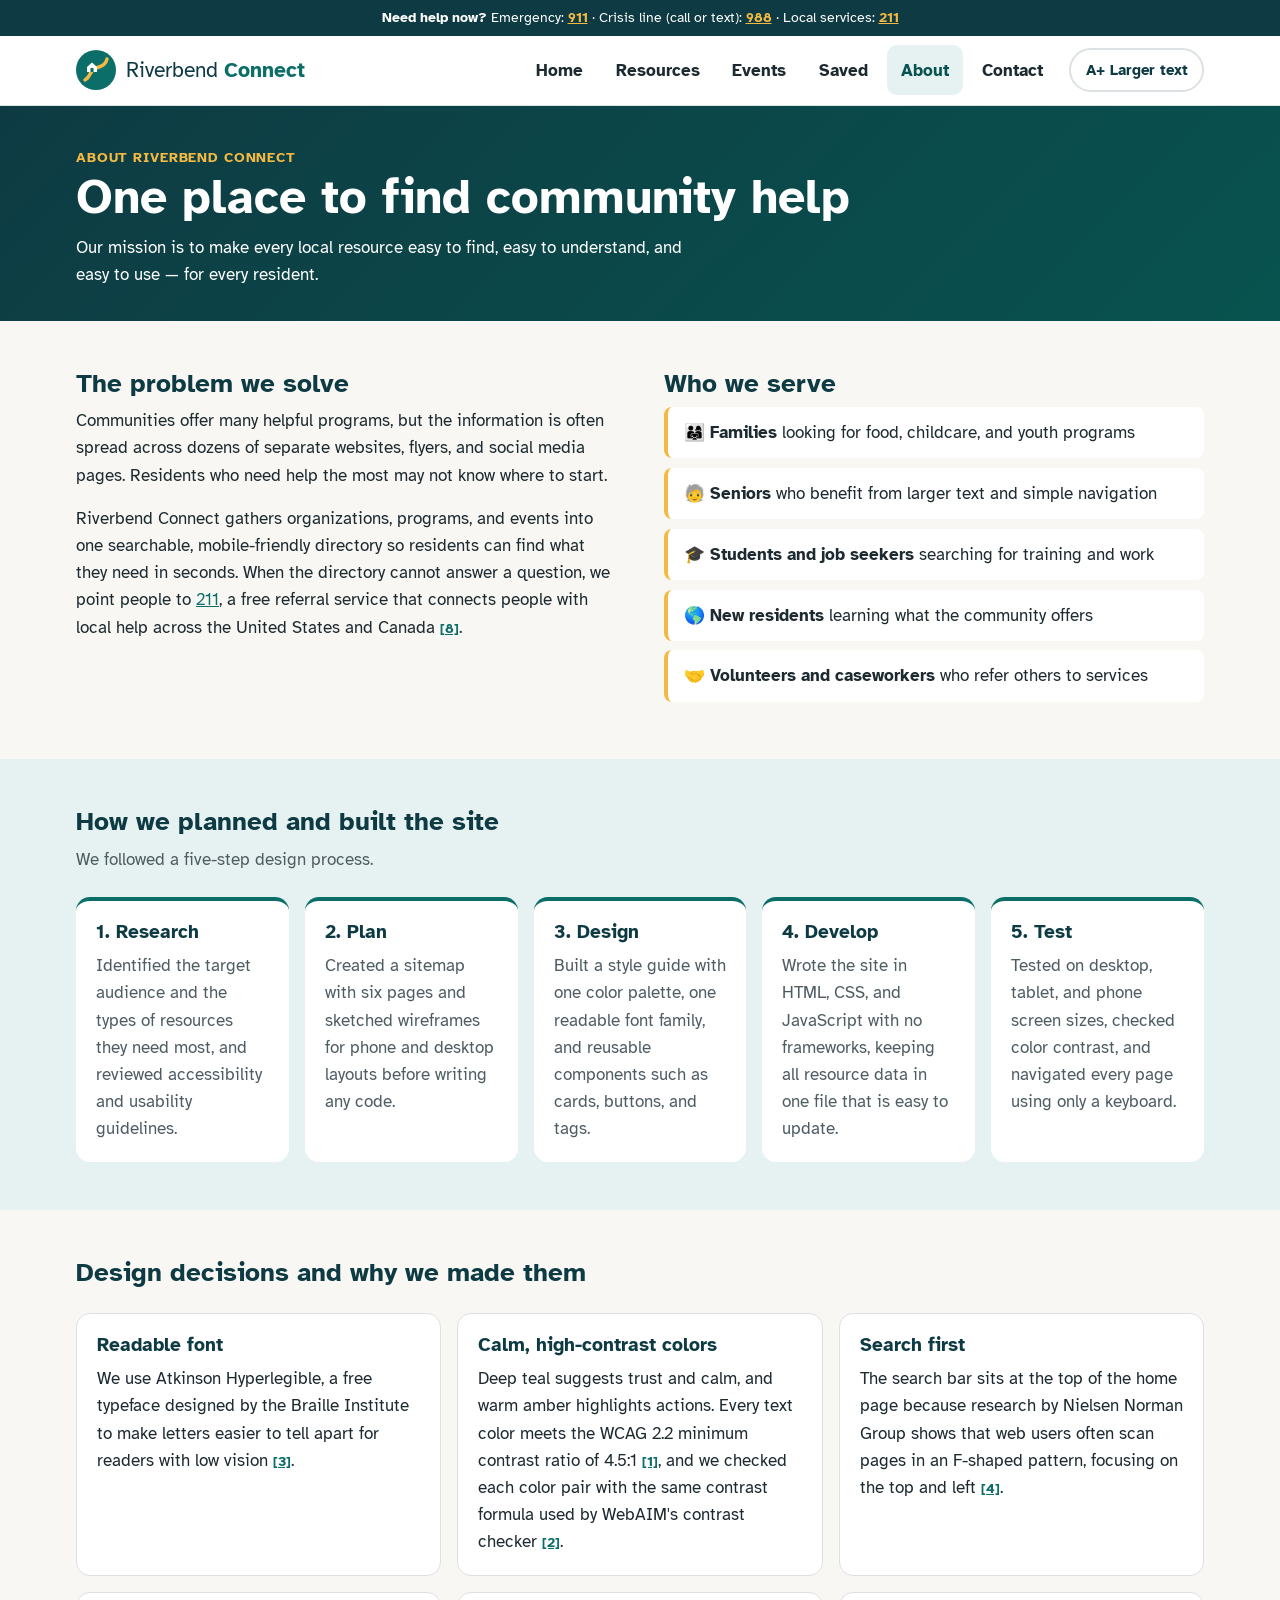
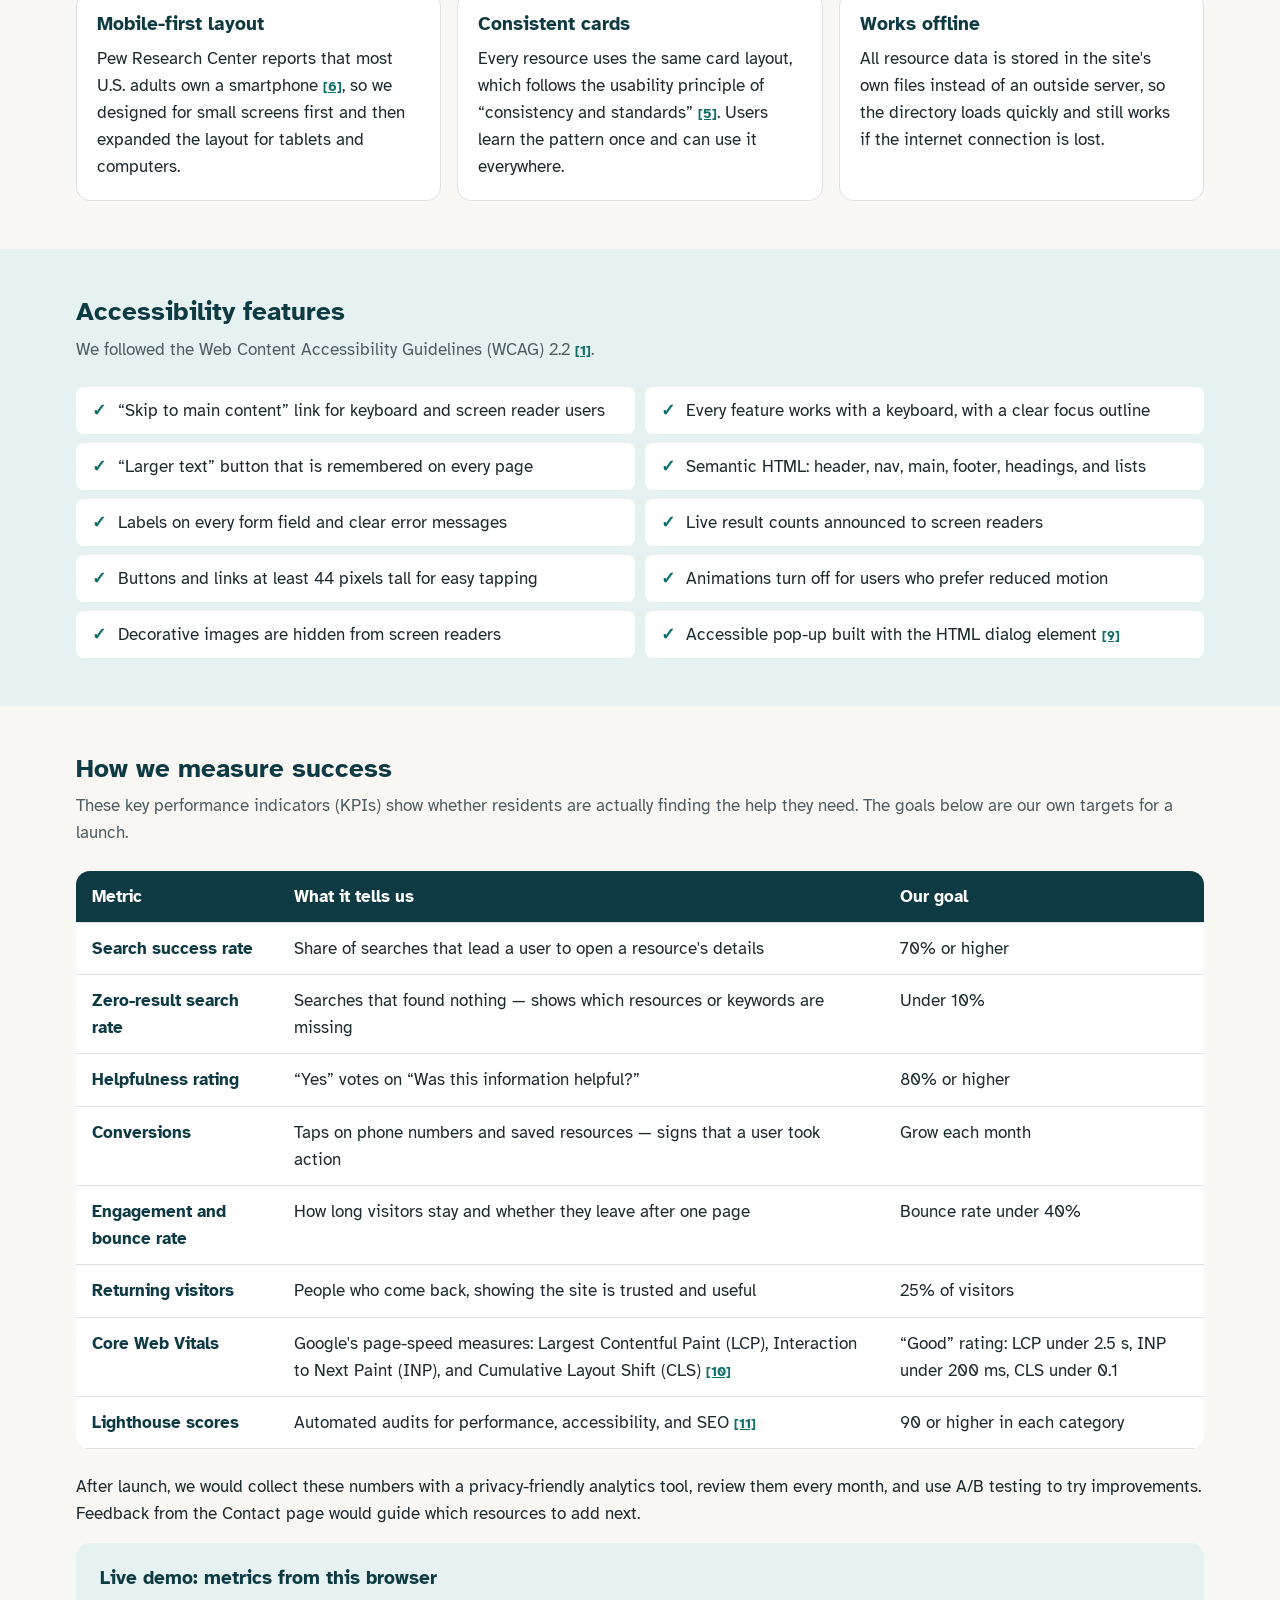
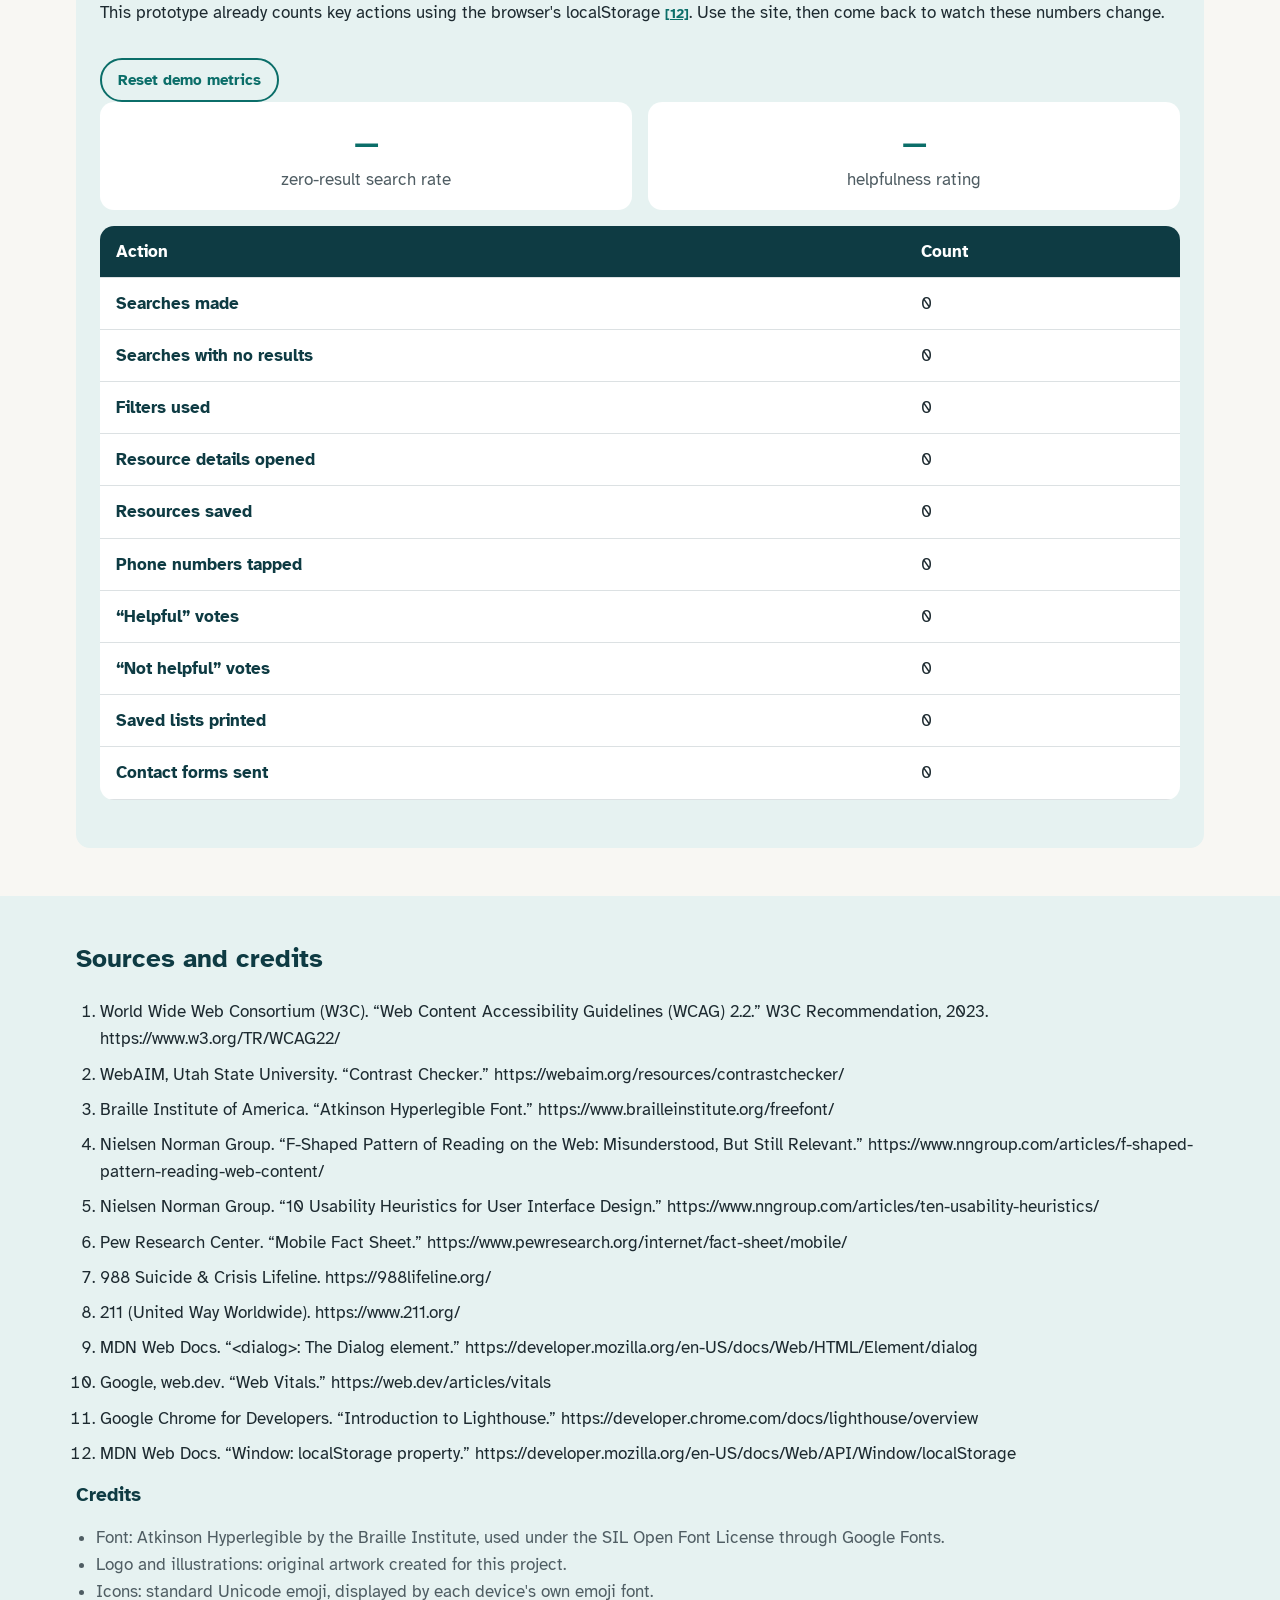
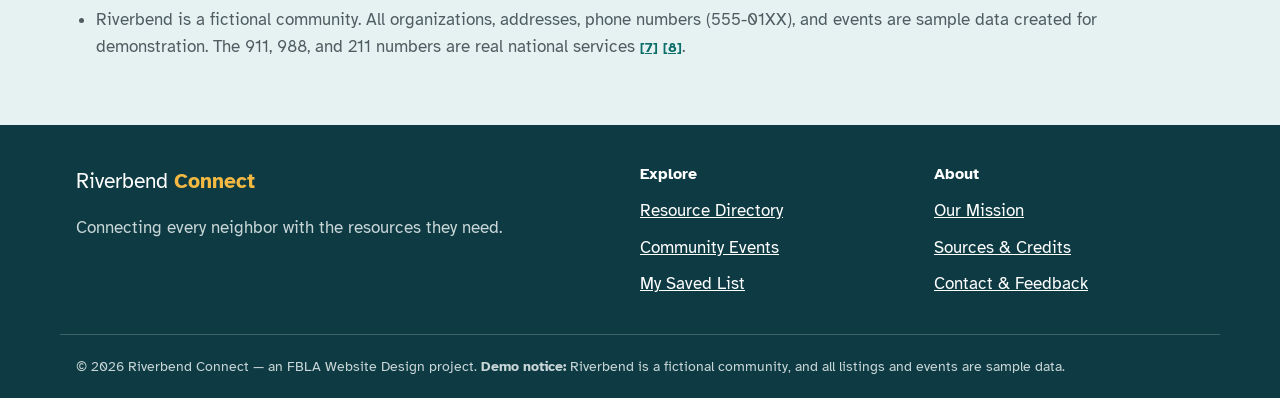
==== fbla-community-hub/about.html @ 93006e85 "push" ====
<!DOCTYPE html>
<html lang="en">
<head>
  <meta charset="UTF-8">
  <meta name="viewport" content="width=device-width, initial-scale=1.0">
  <meta name="description" content="Our mission, design process, accessibility features, success metrics, and sources.">
  <title>About | Riverbend Connect</title>
  <link rel="icon" href="images/logo.svg" type="image/svg+xml">
  <link rel="preconnect" href="https://fonts.googleapis.com">
  <link rel="preconnect" href="https://fonts.gstatic.com" crossorigin>
  <link href="https://fonts.googleapis.com/css2?family=Atkinson+Hyperlegible:wght@400;700&display=swap" rel="stylesheet">
  <link rel="stylesheet" href="css/styles.css">
</head>
<body>
  <a class="skip-link" href="#main">Skip to main content</a>

  <!-- ===== Help bar (same on every page) ===== -->
  <div class="help-bar">
    <p><strong>Need help now?</strong>
      Emergency: <a href="tel:911">911</a> ·
      Crisis line (call or text): <a href="tel:988">988</a> ·
      Local services: <a href="tel:211">211</a></p>
  </div>

  <!-- ===== Header and navigation (same on every page) ===== -->
  <header class="site-header">
    <div class="container header-inner">
      <a class="logo" href="index.html">
        <img src="images/logo.svg" alt="" width="40" height="40">
        <span>Riverbend <strong>Connect</strong></span>
      </a>
      <button id="menu-button" class="menu-button" aria-expanded="false" aria-controls="main-nav">
        <span aria-hidden="true">☰</span> Menu
      </button>
      <nav id="main-nav" class="main-nav" aria-label="Main">
        <ul>
          <li><a href="index.html">Home</a></li>
          <li><a href="resources.html">Resources</a></li>
          <li><a href="events.html">Events</a></li>
          <li><a href="saved.html">Saved <span id="saved-count" class="badge" hidden>0</span></a></li>
          <li><a href="about.html" aria-current="page">About</a></li>
          <li><a href="contact.html">Contact</a></li>
        </ul>
        <button id="text-size-button" class="text-size-button" aria-pressed="false">
          <span aria-hidden="true">A+</span> Larger text
        </button>
      </nav>
    </div>
  </header>

  <main id="main">
    <section class="page-header">
      <div class="container">
        <p class="eyebrow">About Riverbend Connect</p>
        <h1>One place to find community help</h1>
        <p>Our mission is to make every local resource easy to find, easy to understand, and easy to use — for every resident.</p>
      </div>
    </section>

    <!-- ===== Problem and audience ===== -->
    <section class="section">
      <div class="container two-column">
        <div>
          <h2>The problem we solve</h2>
          <p>Communities offer many helpful programs, but the information is often spread across dozens of separate websites, flyers, and social media pages. Residents who need help the most may not know where to start.</p>
          <p>Riverbend Connect gathers organizations, programs, and events into one searchable, mobile-friendly directory so residents can find what they need in seconds. When the directory cannot answer a question, we point people to <a href="tel:211">211</a>, a free referral service that connects people with local help across the United States and Canada <a href="#source-8" class="cite">[8]</a>.</p>
        </div>
        <div>
          <h2>Who we serve</h2>
          <ul class="audience-list">
            <li><span aria-hidden="true">👨‍👩‍👧</span> <strong>Families</strong> looking for food, childcare, and youth programs</li>
            <li><span aria-hidden="true">🧓</span> <strong>Seniors</strong> who benefit from larger text and simple navigation</li>
            <li><span aria-hidden="true">🎓</span> <strong>Students and job seekers</strong> searching for training and work</li>
            <li><span aria-hidden="true">🌎</span> <strong>New residents</strong> learning what the community offers</li>
            <li><span aria-hidden="true">🤝</span> <strong>Volunteers and caseworkers</strong> who refer others to services</li>
          </ul>
        </div>
      </div>
    </section>

    <!-- ===== Planning process ===== -->
    <section class="section section-tinted">
      <div class="container">
        <div class="section-heading">
          <h2>How we planned and built the site</h2>
          <p>We followed a five-step design process.</p>
        </div>
        <ol class="timeline">
          <li>
            <h3>1. Research</h3>
            <p>Identified the target audience and the types of resources they need most, and reviewed accessibility and usability guidelines.</p>
          </li>
          <li>
            <h3>2. Plan</h3>
            <p>Created a sitemap with six pages and sketched wireframes for phone and desktop layouts before writing any code.</p>
          </li>
          <li>
            <h3>3. Design</h3>
            <p>Built a style guide with one color palette, one readable font family, and reusable components such as cards, buttons, and tags.</p>
          </li>
          <li>
            <h3>4. Develop</h3>
            <p>Wrote the site in HTML, CSS, and JavaScript with no frameworks, keeping all resource data in one file that is easy to update.</p>
          </li>
          <li>
            <h3>5. Test</h3>
            <p>Tested on desktop, tablet, and phone screen sizes, checked color contrast, and navigated every page using only a keyboard.</p>
          </li>
        </ol>
      </div>
    </section>

    <!-- ===== Design decisions ===== -->
    <section class="section">
      <div class="container">
        <div class="section-heading">
          <h2>Design decisions and why we made them</h2>
        </div>
        <div class="decision-grid">
          <article class="decision">
            <h3>Readable font</h3>
            <p>We use Atkinson Hyperlegible, a free typeface designed by the Braille Institute to make letters easier to tell apart for readers with low vision <a href="#source-3" class="cite">[3]</a>.</p>
          </article>
          <article class="decision">
            <h3>Calm, high-contrast colors</h3>
            <p>Deep teal suggests trust and calm, and warm amber highlights actions. Every text color meets the WCAG 2.2 minimum contrast ratio of 4.5:1 <a href="#source-1" class="cite">[1]</a>, and we checked each color pair with the same contrast formula used by WebAIM's contrast checker <a href="#source-2" class="cite">[2]</a>.</p>
          </article>
          <article class="decision">
            <h3>Search first</h3>
            <p>The search bar sits at the top of the home page because research by Nielsen Norman Group shows that web users often scan pages in an F-shaped pattern, focusing on the top and left <a href="#source-4" class="cite">[4]</a>.</p>
          </article>
          <article class="decision">
            <h3>Mobile-first layout</h3>
            <p>Pew Research Center reports that most U.S. adults own a smartphone <a href="#source-6" class="cite">[6]</a>, so we designed for small screens first and then expanded the layout for tablets and computers.</p>
          </article>
          <article class="decision">
            <h3>Consistent cards</h3>
            <p>Every resource uses the same card layout, which follows the usability principle of “consistency and standards” <a href="#source-5" class="cite">[5]</a>. Users learn the pattern once and can use it everywhere.</p>
          </article>
          <article class="decision">
            <h3>Works offline</h3>
            <p>All resource data is stored in the site's own files instead of an outside server, so the directory loads quickly and still works if the internet connection is lost.</p>
          </article>
        </div>
      </div>
    </section>

    <!-- ===== Accessibility ===== -->
    <section class="section section-tinted">
      <div class="container">
        <div class="section-heading">
          <h2>Accessibility features</h2>
          <p>We followed the Web Content Accessibility Guidelines (WCAG) 2.2 <a href="#source-1" class="cite">[1]</a>.</p>
        </div>
        <ul class="check-list">
          <li>“Skip to main content” link for keyboard and screen reader users</li>
          <li>Every feature works with a keyboard, with a clear focus outline</li>
          <li>“Larger text” button that is remembered on every page</li>
          <li>Semantic HTML: header, nav, main, footer, headings, and lists</li>
          <li>Labels on every form field and clear error messages</li>
          <li>Live result counts announced to screen readers</li>
          <li>Buttons and links at least 44 pixels tall for easy tapping</li>
          <li>Animations turn off for users who prefer reduced motion</li>
          <li>Decorative images are hidden from screen readers</li>
          <li>Accessible pop-up built with the HTML dialog element <a href="#source-9" class="cite">[9]</a></li>
        </ul>
      </div>
    </section>

    <!-- ===== Metrics ===== -->
    <section class="section" id="metrics">
      <div class="container">
        <div class="section-heading">
          <h2>How we measure success</h2>
          <p>These key performance indicators (KPIs) show whether residents are actually finding the help they need. The goals below are our own targets for a launch.</p>
        </div>

        <div class="table-wrap">
          <table class="kpi-table">
            <caption class="visually-hidden">Success metrics and goals</caption>
            <thead>
              <tr><th scope="col">Metric</th><th scope="col">What it tells us</th><th scope="col">Our goal</th></tr>
            </thead>
            <tbody>
              <tr><th scope="row">Search success rate</th><td>Share of searches that lead a user to open a resource's details</td><td>70% or higher</td></tr>
              <tr><th scope="row">Zero-result search rate</th><td>Searches that found nothing — shows which resources or keywords are missing</td><td>Under 10%</td></tr>
              <tr><th scope="row">Helpfulness rating</th><td>“Yes” votes on “Was this information helpful?”</td><td>80% or higher</td></tr>
              <tr><th scope="row">Conversions</th><td>Taps on phone numbers and saved resources — signs that a user took action</td><td>Grow each month</td></tr>
              <tr><th scope="row">Engagement and bounce rate</th><td>How long visitors stay and whether they leave after one page</td><td>Bounce rate under 40%</td></tr>
              <tr><th scope="row">Returning visitors</th><td>People who come back, showing the site is trusted and useful</td><td>25% of visitors</td></tr>
              <tr><th scope="row">Core Web Vitals</th><td>Google's page-speed measures: Largest Contentful Paint (LCP), Interaction to Next Paint (INP), and Cumulative Layout Shift (CLS) <a href="#source-10" class="cite">[10]</a></td><td>“Good” rating: LCP under 2.5 s, INP under 200 ms, CLS under 0.1</td></tr>
              <tr><th scope="row">Lighthouse scores</th><td>Automated audits for performance, accessibility, and SEO <a href="#source-11" class="cite">[11]</a></td><td>90 or higher in each category</td></tr>
            </tbody>
          </table>
        </div>

        <p>After launch, we would collect these numbers with a privacy-friendly analytics tool, review them every month, and use A/B testing to try improvements. Feedback from the Contact page would guide which resources to add next.</p>

        <!-- Live demo of metrics tracked in this browser -->
        <div class="metrics-demo">
          <div class="metrics-demo-heading">
            <div>
              <h3>Live demo: metrics from this browser</h3>
              <p>This prototype already counts key actions using the browser's localStorage <a href="#source-12" class="cite">[12]</a>. Use the site, then come back to watch these numbers change.</p>
            </div>
            <button id="reset-metrics" class="button button-outline button-small" type="button">Reset demo metrics</button>
          </div>
          <div class="rate-boxes">
            <p class="rate-box"><span id="zero-rate" class="stat-number">—</span> zero-result search rate</p>
            <p class="rate-box"><span id="helpful-rate" class="stat-number">—</span> helpfulness rating</p>
          </div>
          <div class="table-wrap">
            <table class="kpi-table">
              <caption class="visually-hidden">Actions counted in this browser</caption>
              <thead><tr><th scope="col">Action</th><th scope="col">Count</th></tr></thead>
              <tbody id="metrics-body"></tbody>
            </table>
          </div>
        </div>
      </div>
    </section>

    <!-- ===== Sources ===== -->
    <section class="section section-tinted" id="sources">
      <div class="container">
        <div class="section-heading">
          <h2>Sources and credits</h2>
        </div>
        <ol class="sources">
          <li id="source-1">World Wide Web Consortium (W3C). “Web Content Accessibility Guidelines (WCAG) 2.2.” W3C Recommendation, 2023. https://www.w3.org/TR/WCAG22/</li>
          <li id="source-2">WebAIM, Utah State University. “Contrast Checker.” https://webaim.org/resources/contrastchecker/</li>
          <li id="source-3">Braille Institute of America. “Atkinson Hyperlegible Font.” https://www.brailleinstitute.org/freefont/</li>
          <li id="source-4">Nielsen Norman Group. “F-Shaped Pattern of Reading on the Web: Misunderstood, But Still Relevant.” https://www.nngroup.com/articles/f-shaped-pattern-reading-web-content/</li>
          <li id="source-5">Nielsen Norman Group. “10 Usability Heuristics for User Interface Design.” https://www.nngroup.com/articles/ten-usability-heuristics/</li>
          <li id="source-6">Pew Research Center. “Mobile Fact Sheet.” https://www.pewresearch.org/internet/fact-sheet/mobile/</li>
          <li id="source-7">988 Suicide &amp; Crisis Lifeline. https://988lifeline.org/</li>
          <li id="source-8">211 (United Way Worldwide). https://www.211.org/</li>
          <li id="source-9">MDN Web Docs. “&lt;dialog&gt;: The Dialog element.” https://developer.mozilla.org/en-US/docs/Web/HTML/Element/dialog</li>
          <li id="source-10">Google, web.dev. “Web Vitals.” https://web.dev/articles/vitals</li>
          <li id="source-11">Google Chrome for Developers. “Introduction to Lighthouse.” https://developer.chrome.com/docs/lighthouse/overview</li>
          <li id="source-12">MDN Web Docs. “Window: localStorage property.” https://developer.mozilla.org/en-US/docs/Web/API/Window/localStorage</li>
        </ol>
        <h3>Credits</h3>
        <ul class="credits">
          <li>Font: Atkinson Hyperlegible by the Braille Institute, used under the SIL Open Font License through Google Fonts.</li>
          <li>Logo and illustrations: original artwork created for this project.</li>
          <li>Icons: standard Unicode emoji, displayed by each device's own emoji font.</li>
          <li>Riverbend is a fictional community. All organizations, addresses, phone numbers (555-01XX), and events are sample data created for demonstration. The 911, 988, and 211 numbers are real national services <a href="#source-7" class="cite">[7]</a> <a href="#source-8" class="cite">[8]</a>.</li>
        </ul>
      </div>
    </section>
  </main>

  <!-- ===== Footer (same on every page) ===== -->
  <footer class="site-footer">
    <div class="container footer-grid">
      <div>
        <p class="footer-logo">Riverbend <strong>Connect</strong></p>
        <p>Connecting every neighbor with the resources they need.</p>
      </div>
      <nav aria-label="Footer">
        <h2>Explore</h2>
        <ul>
          <li><a href="resources.html">Resource Directory</a></li>
          <li><a href="events.html">Community Events</a></li>
          <li><a href="saved.html">My Saved List</a></li>
        </ul>
      </nav>
      <nav aria-label="About this site">
        <h2>About</h2>
        <ul>
          <li><a href="about.html">Our Mission</a></li>
          <li><a href="about.html#sources">Sources &amp; Credits</a></li>
          <li><a href="contact.html">Contact &amp; Feedback</a></li>
        </ul>
      </nav>
    </div>
    <div class="container footer-bottom">
      <p>© <span id="year"></span> Riverbend Connect — an FBLA Website Design project.
        <strong>Demo notice:</strong> Riverbend is a fictional community, and all listings and events are sample data.</p>
    </div>
  </footer>

  <script src="js/data.js"></script>
  <script src="js/main.js"></script>
  <script src="js/about.js"></script>
</body>
</html>
---- fbla-community-hub/css/styles.css ----
/* =========================================================
   styles.css — One stylesheet for every page.
   This file is "mobile-first": the basic styles are for phones,
   and the @media sections at the bottom add layouts for
   tablets (640px and wider) and computers (960px and wider).
   ========================================================= */


/* ---------- 1. Colors and settings (CSS variables) ---------- */
/* Change a color here and it updates on every page. */
:root {
  --primary: #0B6E69;        /* teal: buttons, links */
  --primary-dark: #08534F;   /* darker teal: hover */
  --primary-light: #E6F2F1;  /* pale teal: tinted sections */
  --accent: #F4B942;         /* amber: highlights */
  --dark: #0E3B43;           /* deep teal: footer, headings */
  --text: #1D2A30;           /* main text */
  --muted: #4F5D63;          /* secondary text */
  --background: #F8F7F3;     /* page background */
  --white: #FFFFFF;
  --border: #DCE1E3;
  --error: #B42318;
  --radius: 14px;
  --shadow: 0 2px 6px rgba(14, 59, 67, 0.08), 0 8px 24px rgba(14, 59, 67, 0.06);
  --font: "Atkinson Hyperlegible", "Segoe UI", Roboto, Helvetica, Arial, sans-serif;
}


/* ---------- 2. Basic page styles ---------- */
* {
  box-sizing: border-box;
}

html {
  font-size: 100%;           /* 16px by default */
  scroll-behavior: smooth;
}

/* The "Larger text" button adds this class. Every size in rem grows. */
html.large-text {
  font-size: 118.75%;        /* about 19px */
}

body {
  margin: 0;
  font-family: var(--font);
  font-size: 1.0625rem;
  line-height: 1.6;
  color: var(--text);
  background: var(--background);
}

h1, h2, h3 {
  line-height: 1.2;
  color: var(--dark);
  margin: 0 0 0.5rem;
}

h1 { font-size: 2.1rem; }
h2 { font-size: 1.6rem; }
h3 { font-size: 1.2rem; }

p {
  margin: 0 0 1rem;
}

a {
  color: var(--primary);
}

a:hover {
  color: var(--primary-dark);
}

img {
  max-width: 100%;
  height: auto;
}

/* Keeps content from stretching too wide on big screens */
.container {
  width: 100%;
  max-width: 1160px;
  margin: 0 auto;
  padding: 0 1rem;
}


/* ---------- 3. Accessibility helpers ---------- */

/* Clear outline when using the keyboard (Tab key) */
:focus-visible {
  outline: 3px solid var(--dark);
  outline-offset: 3px;
  border-radius: 4px;
}

/* Hidden on screen, but still read by screen readers */
.visually-hidden {
  position: absolute;
  width: 1px;
  height: 1px;
  overflow: hidden;
  clip: rect(0 0 0 0);
  white-space: nowrap;
}

/* "Skip to main content" link appears only when focused */
.skip-link {
  position: absolute;
  left: 1rem;
  top: -100px;
  z-index: 100;
  padding: 0.75rem 1rem;
  background: var(--dark);
  color: var(--white);
  font-weight: 700;
  border-radius: 8px;
}

.skip-link:focus {
  top: 1rem;
  color: var(--white);
}

/* Turn off animations for people who prefer less motion */
@media (prefers-reduced-motion: reduce) {
  * {
    transition: none !important;
    scroll-behavior: auto !important;
  }
}


/* ---------- 4. Buttons, tags, and badges ---------- */
.button {
  display: inline-flex;
  align-items: center;
  justify-content: center;
  gap: 0.4rem;
  min-height: 44px;          /* easy to tap on phones */
  padding: 0.65rem 1.3rem;
  font: inherit;
  font-weight: 700;
  color: var(--white);
  background: var(--primary);
  border: 2px solid var(--primary);
  border-radius: 999px;
  text-decoration: none;
  cursor: pointer;
  transition: background 0.2s, transform 0.2s;
}

.button:hover {
  color: var(--white);
  background: var(--primary-dark);
  border-color: var(--primary-dark);
  transform: translateY(-1px);
}

.button-outline {
  color: var(--primary);
  background: transparent;
}

.button-outline:hover {
  color: var(--white);
}

.button-accent {
  color: var(--dark);
  background: var(--accent);
  border-color: var(--accent);
}

.button-accent:hover {
  color: var(--dark);
  background: #FFD27A;
  border-color: #FFD27A;
}

.button-small {
  padding: 0.45rem 1rem;
  font-size: 0.95rem;
}

.tag {
  display: inline-block;
  padding: 0.15rem 0.7rem;
  font-size: 0.85rem;
  font-weight: 700;
  color: var(--primary-dark);
  background: var(--primary-light);
  border-radius: 999px;
}

.badge {
  display: inline-block;
  min-width: 1.4rem;
  padding: 0 0.4rem;
  font-size: 0.8rem;
  text-align: center;
  color: var(--dark);
  background: var(--accent);
  border-radius: 999px;
}

/* The [hidden] attribute should always win over display rules */
[hidden] {
  display: none !important;
}


/* ---------- 5. Help bar, header, and navigation ---------- */
.help-bar {
  padding: 0.4rem 1rem;
  font-size: 0.9rem;
  text-align: center;
  color: var(--white);
  background: var(--dark);
}

.help-bar p {
  margin: 0;
}

.help-bar a {
  color: var(--accent);
  font-weight: 700;
}

.help-bar :focus-visible {
  outline-color: var(--accent);
}

.site-header {
  position: sticky;          /* header stays visible while scrolling */
  top: 0;
  z-index: 50;
  background: var(--white);
  border-bottom: 1px solid var(--border);
}

.header-inner {
  display: flex;
  flex-wrap: wrap;
  align-items: center;
  justify-content: space-between;
  padding-top: 0.6rem;
  padding-bottom: 0.6rem;
}

.logo {
  display: flex;
  align-items: center;
  gap: 0.6rem;
  font-size: 1.3rem;
  color: var(--dark);
  text-decoration: none;
}

.logo strong {
  color: var(--primary);
}

.menu-button {
  min-height: 44px;
  padding: 0.4rem 1rem;
  font: inherit;
  font-weight: 700;
  color: var(--dark);
  background: var(--primary-light);
  border: none;
  border-radius: 999px;
  cursor: pointer;
}

/* On phones, the menu is hidden until the Menu button is pressed */
.main-nav {
  display: none;
  width: 100%;
  padding: 0.75rem 0;
}

.main-nav.open {
  display: block;
}

.main-nav ul {
  list-style: none;
  margin: 0;
  padding: 0;
}

.main-nav a {
  display: block;
  padding: 0.7rem 0.9rem;
  font-weight: 700;
  color: var(--text);
  text-decoration: none;
  border-radius: 10px;
}

.main-nav a:hover {
  color: var(--primary-dark);
  background: var(--primary-light);
}

/* Highlights the page you are currently on */
.main-nav a[aria-current="page"] {
  color: var(--primary-dark);
  background: var(--primary-light);
}

.text-size-button {
  min-height: 44px;
  margin-top: 0.5rem;
  padding: 0.4rem 0.9rem;
  font: inherit;
  font-size: 0.95rem;
  font-weight: 700;
  color: var(--dark);
  background: var(--white);
  border: 2px solid var(--border);
  border-radius: 999px;
  cursor: pointer;
}

.text-size-button[aria-pressed="true"] {
  background: var(--accent);
  border-color: var(--accent);
}


/* ---------- 6. Home page hero ---------- */
.hero {
  padding: 2.5rem 0 2rem;
  background: linear-gradient(180deg, var(--white) 0%, var(--background) 100%);
}

.hero-inner {
  display: grid;
  gap: 2rem;
  align-items: center;
}

.eyebrow {
  margin-bottom: 0.5rem;
  font-size: 0.9rem;
  font-weight: 700;
  letter-spacing: 0.06em;
  text-transform: uppercase;
  color: var(--primary);
}

.hero-lead {
  font-size: 1.15rem;
  color: var(--muted);
}

.hero-search {
  display: flex;
  gap: 0.5rem;
  margin: 1.5rem 0 1rem;
  padding: 0.4rem;
  background: var(--white);
  border: 2px solid var(--border);
  border-radius: 999px;
  box-shadow: var(--shadow);
}

.hero-search input {
  flex: 1;
  min-width: 0;
  padding: 0.5rem 1rem;
  font: inherit;
  border: none;
  background: transparent;
}

.popular a {
  display: inline-block;
  margin: 0.25rem 0.25rem 0 0;
  padding: 0.3rem 0.8rem;
  font-weight: 700;
  text-decoration: none;
  background: var(--white);
  border: 1px solid var(--border);
  border-radius: 999px;
}

.popular a:hover {
  background: var(--primary-light);
}

.hero-image {
  display: none;             /* hidden on small phones to save space */
}

.stats {
  display: grid;
  grid-template-columns: repeat(3, 1fr);
  gap: 0.75rem;
  margin: 2rem 0 0;
  padding: 0;
  list-style: none;
  text-align: center;
}

.stats li {
  padding: 1rem 0.5rem;
  color: var(--muted);
  font-size: 0.9rem;
  background: var(--white);
  border-radius: var(--radius);
  box-shadow: var(--shadow);
}

.stat-number {
  display: block;
  font-size: 1.9rem;
  font-weight: 700;
  color: var(--primary);
}


/* ---------- 7. Page sections ---------- */
.section {
  padding: 3rem 0;
}

.section-tinted {
  background: var(--primary-light);
}

.section-heading {
  margin-bottom: 1.5rem;
}

.section-heading p {
  color: var(--muted);
}

.section-heading-row {
  display: flex;
  flex-wrap: wrap;
  gap: 1rem;
  align-items: flex-end;
  justify-content: space-between;
}

/* Top banner on inner pages */
.page-header {
  padding: 2.5rem 0 2rem;
  color: var(--white);
  background: linear-gradient(135deg, var(--dark) 0%, var(--primary-dark) 100%);
}

.page-header h1 {
  color: var(--white);
}

.page-header p {
  max-width: 640px;
  margin-bottom: 0;
}

.page-header .eyebrow {
  color: var(--accent);
}

.note {
  margin-top: 1.5rem;
  font-size: 0.95rem;
  color: var(--muted);
}

.two-column {
  display: grid;
  gap: 2rem;
}


/* ---------- 8. Category tiles (home page) ---------- */
.category-grid {
  display: grid;
  grid-template-columns: repeat(2, 1fr);
  gap: 0.75rem;
  margin: 0;
  padding: 0;
  list-style: none;
}

.category-tile {
  display: flex;
  flex-direction: column;
  height: 100%;
  padding: 1rem;
  color: var(--text);
  text-decoration: none;
  background: var(--white);
  border: 1px solid var(--border);
  border-radius: var(--radius);
  transition: transform 0.2s, box-shadow 0.2s, border-color 0.2s;
}

.category-tile:hover {
  color: var(--text);
  border-color: var(--primary);
  box-shadow: var(--shadow);
  transform: translateY(-3px);
}

.tile-icon {
  font-size: 1.8rem;
}

.tile-name {
  font-weight: 700;
  color: var(--dark);
}

.tile-count {
  font-size: 0.9rem;
  color: var(--muted);
}


/* ---------- 9. "How it works" steps ---------- */
.steps {
  display: grid;
  gap: 1rem;
  margin: 0;
  padding: 0;
  list-style: none;
}

.steps li {
  padding: 1.5rem;
  background: var(--white);
  border-radius: var(--radius);
}

.step-number {
  display: inline-flex;
  align-items: center;
  justify-content: center;
  width: 2.5rem;
  height: 2.5rem;
  margin-bottom: 0.75rem;
  font-weight: 700;
  color: var(--dark);
  background: var(--accent);
  border-radius: 50%;
}

.steps p {
  margin: 0;
  color: var(--muted);
}


/* ---------- 10. Resource cards ---------- */
.card-grid {
  display: grid;
  gap: 1rem;
}

.resource-card {
  display: flex;
  flex-direction: column;
  padding: 1.4rem;
  background: var(--white);
  border: 1px solid var(--border);
  border-radius: var(--radius);
  transition: box-shadow 0.2s, transform 0.2s;
}

.resource-card:hover {
  box-shadow: var(--shadow);
  transform: translateY(-2px);
}

.card-top {
  display: flex;
  align-items: center;
  gap: 0.5rem;
  margin-bottom: 0.75rem;
}

.card-icon {
  display: inline-flex;
  align-items: center;
  justify-content: center;
  width: 2.4rem;
  height: 2.4rem;
  font-size: 1.3rem;
  background: var(--primary-light);
  border-radius: 50%;
}

.cost {
  margin-left: auto;         /* pushes the cost label to the right */
  font-size: 0.85rem;
  font-weight: 700;
  color: var(--muted);
}

.cost-free {
  color: var(--primary-dark);
}

.resource-card p {
  color: var(--muted);
}

.card-hours {
  font-size: 0.95rem;
}

.card-buttons {
  display: flex;
  gap: 0.5rem;
  margin-top: auto;          /* keeps buttons at the bottom of the card */
}

.save-button {
  min-height: 44px;
  padding: 0.4rem 1rem;
  font: inherit;
  font-size: 0.95rem;
  font-weight: 700;
  color: var(--primary-dark);
  background: var(--white);
  border: 2px solid var(--border);
  border-radius: 999px;
  cursor: pointer;
  transition: border-color 0.2s, background 0.2s;
}

.save-button:hover {
  border-color: var(--primary);
}

.save-button[aria-pressed="true"] {
  color: var(--dark);
  background: #FDEBC4;
  border-color: var(--accent);
}


/* ---------- 11. Event cards ---------- */
.event-list {
  display: grid;
  gap: 1rem;
}

.event-card {
  display: flex;
  gap: 1rem;
  padding: 1.25rem;
  background: var(--white);
  border: 1px solid var(--border);
  border-radius: var(--radius);
}

.event-date {
  flex-shrink: 0;
  width: 4.2rem;
  height: 4.5rem;
  padding-top: 0.4rem;
  text-align: center;
  color: var(--white);
  background: var(--primary);
  border-radius: 12px;
}

.event-month {
  display: block;
  font-size: 0.85rem;
  font-weight: 700;
  text-transform: uppercase;
}

.event-day {
  display: block;
  font-size: 1.7rem;
  font-weight: 700;
  line-height: 1.1;
}

.event-info h3 {
  margin-top: 0.4rem;
}

.event-meta {
  margin-bottom: 0.3rem;
  font-size: 0.95rem;
  color: var(--muted);
}

.event-info p:last-child {
  margin: 0.5rem 0 0;
}


/* ---------- 12. Search and filter controls ---------- */
.filter-panel {
  display: grid;
  gap: 1rem;
  align-items: end;
  margin-bottom: 1.25rem;
  padding: 1.25rem;
  background: var(--white);
  border: 1px solid var(--border);
  border-radius: var(--radius);
}

.field label {
  display: block;
  margin-bottom: 0.3rem;
  font-weight: 700;
}

input[type="text"],
input[type="email"],
input[type="search"],
select,
textarea {
  width: 100%;
  min-height: 44px;
  padding: 0.55rem 0.8rem;
  font: inherit;
  color: var(--text);
  background: var(--white);
  border: 2px solid #7A878D;
  border-radius: 10px;
}

.hero-search input {
  border: none;
}

input:focus-visible,
select:focus-visible,
textarea:focus-visible {
  border-color: var(--primary);
}

.field-checkbox {
  display: flex;
  align-items: center;
  gap: 0.5rem;
  min-height: 44px;
}

.field-checkbox input {
  width: 1.3rem;
  height: 1.3rem;
  accent-color: var(--primary);
}

.field-checkbox label {
  margin: 0;
}

/* Category filter buttons ("chips") */
.chips {
  display: flex;
  flex-wrap: wrap;
  gap: 0.5rem;
  margin-bottom: 1.25rem;
}

.chip {
  min-height: 44px;
  padding: 0.4rem 1rem;
  font: inherit;
  font-size: 0.95rem;
  font-weight: 700;
  color: var(--text);
  background: var(--white);
  border: 2px solid var(--border);
  border-radius: 999px;
  cursor: pointer;
  transition: border-color 0.2s, background 0.2s;
}

.chip:hover {
  border-color: var(--primary);
}

.chip[aria-pressed="true"] {
  color: var(--white);
  background: var(--primary);
  border-color: var(--primary);
}

.results-count {
  font-weight: 700;
  color: var(--muted);
}

/* Message shown when nothing matches */
.empty-state {
  max-width: 560px;
  margin: 1rem auto;
  padding: 2rem;
  text-align: center;
  background: var(--white);
  border: 2px dashed var(--border);
  border-radius: var(--radius);
}

.empty-icon {
  font-size: 2.5rem;
  margin: 0;
}

.saved-tools {
  display: flex;
  flex-wrap: wrap;
  gap: 0.75rem;
  margin-bottom: 1.5rem;
}


/* ---------- 13. Details pop-up (dialog) ---------- */
dialog {
  width: min(600px, calc(100% - 2rem));
  max-height: calc(100% - 2rem);
  padding: 0;
  border: none;
  border-radius: var(--radius);
  box-shadow: 0 20px 60px rgba(0, 0, 0, 0.3);
}

dialog::backdrop {
  background: rgba(14, 59, 67, 0.6);
}

.dialog-inner {
  position: relative;
  padding: 2rem 1.5rem 1.5rem;
}

.dialog-inner h2 {
  margin-top: 0.75rem;
  padding-right: 2.5rem;
}

.close-button {
  position: absolute;
  top: 0.75rem;
  right: 0.75rem;
  width: 44px;
  height: 44px;
  font-size: 1.2rem;
  color: var(--dark);
  background: var(--primary-light);
  border: none;
  border-radius: 50%;
  cursor: pointer;
}

.close-button:hover {
  background: var(--border);
}

.details-list {
  display: grid;
  grid-template-columns: max-content 1fr;
  gap: 0.5rem 1rem;
  margin: 1rem 0;
}

.details-list dt {
  font-weight: 700;
  color: var(--dark);
}

.details-list dd {
  margin: 0;
}

.helpful-box {
  padding: 1rem;
  background: var(--background);
  border-radius: 10px;
}

.helpful-box p {
  margin: 0;
}

.helpful-box p:first-child {
  margin-bottom: 0.5rem;
  font-weight: 700;
}


/* ---------- 14. About page ---------- */
.audience-list {
  margin: 0;
  padding: 0;
  list-style: none;
}

.audience-list li {
  margin-bottom: 0.6rem;
  padding: 0.75rem 1rem;
  background: var(--white);
  border-left: 4px solid var(--accent);
  border-radius: 8px;
}

.timeline {
  display: grid;
  gap: 1rem;
  margin: 0;
  padding: 0;
  list-style: none;
}

.timeline li {
  padding: 1.25rem;
  background: var(--white);
  border-top: 4px solid var(--primary);
  border-radius: var(--radius);
}

.timeline p {
  margin: 0;
  color: var(--muted);
}

.decision-grid {
  display: grid;
  gap: 1rem;
}

.decision {
  padding: 1.25rem;
  background: var(--white);
  border: 1px solid var(--border);
  border-radius: var(--radius);
}

.decision p {
  margin: 0;
}

.cite {
  font-size: 0.85rem;
  font-weight: 700;
}

.check-list {
  display: grid;
  gap: 0.6rem;
  margin: 0;
  padding: 0;
  list-style: none;
}

.check-list li {
  padding: 0.6rem 1rem 0.6rem 2.6rem;
  position: relative;
  background: var(--white);
  border-radius: 8px;
}

.check-list li::before {
  content: "✓";
  position: absolute;
  left: 1rem;
  font-weight: 700;
  color: var(--primary);
}

/* Tables scroll sideways on small phones instead of breaking the page */
.table-wrap {
  overflow-x: auto;
  margin-bottom: 1.5rem;
}

.kpi-table {
  width: 100%;
  border-collapse: collapse;
  background: var(--white);
  border-radius: var(--radius);
  overflow: hidden;
}

.kpi-table th,
.kpi-table td {
  padding: 0.75rem 1rem;
  text-align: left;
  vertical-align: top;
  border-bottom: 1px solid var(--border);
}

.kpi-table thead th {
  color: var(--white);
  background: var(--dark);
}

.kpi-table tbody th {
  color: var(--dark);
}

.metrics-demo {
  padding: 1.5rem;
  background: var(--primary-light);
  border-radius: var(--radius);
}

.metrics-demo-heading {
  display: flex;
  flex-wrap: wrap;
  gap: 1rem;
  justify-content: space-between;
  align-items: flex-start;
}

.rate-boxes {
  display: grid;
  grid-template-columns: 1fr 1fr;
  gap: 1rem;
  margin-bottom: 1rem;
}

.rate-box {
  margin: 0;
  padding: 1rem;
  text-align: center;
  color: var(--muted);
  background: var(--white);
  border-radius: var(--radius);
}

.sources {
  padding-left: 1.5rem;
  overflow-wrap: anywhere;   /* long web addresses wrap on phones */
}

.sources li {
  margin-bottom: 0.5rem;
}

/* Briefly highlight a source after its citation link is clicked */
.sources li:target {
  background: #FDEBC4;
  border-radius: 6px;
}

.credits {
  padding-left: 1.25rem;
  color: var(--muted);
}


/* ---------- 15. Contact page ---------- */
.contact-layout {
  display: grid;
  gap: 1.5rem;
  align-items: start;
}

.form-card,
.info-card {
  padding: 1.5rem;
  background: var(--white);
  border: 1px solid var(--border);
  border-radius: var(--radius);
}

.form-note {
  color: var(--muted);
}

.field {
  margin-bottom: 0.25rem;
}

.error {
  min-height: 1.5rem;
  margin: 0.25rem 0 0.5rem;
  font-size: 0.95rem;
  font-weight: 700;
  color: var(--error);
}

[aria-invalid="true"] {
  border-color: var(--error);
}

.success-box {
  text-align: center;
}

.urgent {
  margin-top: 1rem;
  padding: 1rem;
  background: #FDEBC4;
  border-radius: 10px;
}

.urgent p {
  margin: 0;
}


/* ---------- 16. Call-to-action banner and footer ---------- */
.cta {
  display: flex;
  flex-wrap: wrap;
  gap: 1.25rem;
  align-items: center;
  justify-content: space-between;
  padding: 2rem;
  color: var(--white);
  background: linear-gradient(135deg, var(--dark) 0%, var(--primary-dark) 100%);
  border-radius: var(--radius);
}

.cta h2 {
  color: var(--white);
}

.cta p {
  margin: 0;
}

.cta :focus-visible {
  outline-color: var(--accent);
}

.site-footer {
  padding-top: 2.5rem;
  color: #C9D6D8;
  background: var(--dark);
}

.site-footer h2 {
  font-size: 1rem;
  color: var(--white);
}

.site-footer ul {
  margin: 0;
  padding: 0;
  list-style: none;
}

.site-footer a {
  display: inline-block;
  padding: 0.3rem 0;
  color: var(--white);
}

.site-footer a:hover {
  color: var(--accent);
}

.site-footer :focus-visible {
  outline-color: var(--accent);
}

.footer-logo {
  font-size: 1.3rem;
  color: var(--white);
}

.footer-logo strong {
  color: var(--accent);
}

.footer-grid {
  display: grid;
  gap: 1.5rem;
}

.footer-bottom {
  margin-top: 2rem;
  padding-top: 1.25rem;
  padding-bottom: 1.25rem;
  font-size: 0.9rem;
  border-top: 1px solid rgba(255, 255, 255, 0.2);
}

.footer-bottom p {
  margin: 0;
}


/* ---------- 17. Tablet layout (640px and wider) ---------- */
@media (min-width: 640px) {
  h1 { font-size: 2.6rem; }

  .category-grid { grid-template-columns: repeat(3, 1fr); }
  .card-grid     { grid-template-columns: repeat(2, 1fr); }
  .steps         { grid-template-columns: repeat(3, 1fr); }
  .decision-grid { grid-template-columns: repeat(2, 1fr); }
  .check-list    { grid-template-columns: repeat(2, 1fr); }
  .footer-grid   { grid-template-columns: 2fr 1fr 1fr; }

  .filter-panel {
    grid-template-columns: 1fr 1fr;
  }

  .field-search {
    grid-column: 1 / -1;     /* search box takes the full width */
  }

  .filter-panel-small {
    grid-template-columns: 1fr 1fr;
    max-width: 560px;
  }

  .event-list .event-card {
    padding: 1.5rem;
  }
}


/* ---------- 18. Desktop layout (960px and wider) ---------- */
@media (min-width: 960px) {
  h1 { font-size: 3rem; }

  /* Show the full menu in the header instead of the Menu button */
  .menu-button {
    display: none;
  }

  .main-nav {
    display: flex;
    align-items: center;
    gap: 0.75rem;
    width: auto;
    padding: 0;
  }

  .main-nav ul {
    display: flex;
    gap: 0.25rem;
  }

  .text-size-button {
    margin-top: 0;
  }

  .hero {
    padding: 3.5rem 0 3rem;
  }

  .hero-inner {
    grid-template-columns: 1.1fr 0.9fr;
  }

  .hero-image {
    display: block;
  }

  .category-grid { grid-template-columns: repeat(5, 1fr); }
  .card-grid     { grid-template-columns: repeat(3, 1fr); }
  .event-list    { grid-template-columns: repeat(3, 1fr); }
  .timeline      { grid-template-columns: repeat(5, 1fr); }
  .decision-grid { grid-template-columns: repeat(3, 1fr); }
  .two-column    { grid-template-columns: 1fr 1fr; gap: 3rem; }
  .contact-layout { grid-template-columns: 1.6fr 1fr; }

  .filter-panel {
    grid-template-columns: 2fr 1fr 1fr auto auto;
  }

  .field-search {
    grid-column: auto;
  }

  .filter-panel-small {
    grid-template-columns: 1fr 1fr;
  }

  /* On the Events page, show events in a wider 2-column list */
  #event-list {
    grid-template-columns: repeat(2, 1fr);
  }
}

/* Show the hero illustration on tablets too, under the text */
@media (min-width: 640px) and (max-width: 959px) {
  .hero-image {
    display: block;
    max-width: 380px;
    margin: 0 auto;
  }
}


/* ---------- 19. Print styles (for "Print my list") ---------- */
.print-only {
  display: none;
}

@media print {
  .print-only {
    display: block;
    color: #000 !important;
  }

  .help-bar,
  .site-header,
  .site-footer,
  .saved-tools,
  .card-buttons,
  .skip-link {
    display: none !important;
  }

  .page-header {
    color: #000;
    background: none;
  }

  .page-header h1 {
    color: #000;
  }

  .resource-card {
    break-inside: avoid;
    border: 1px solid #999;
  }
}
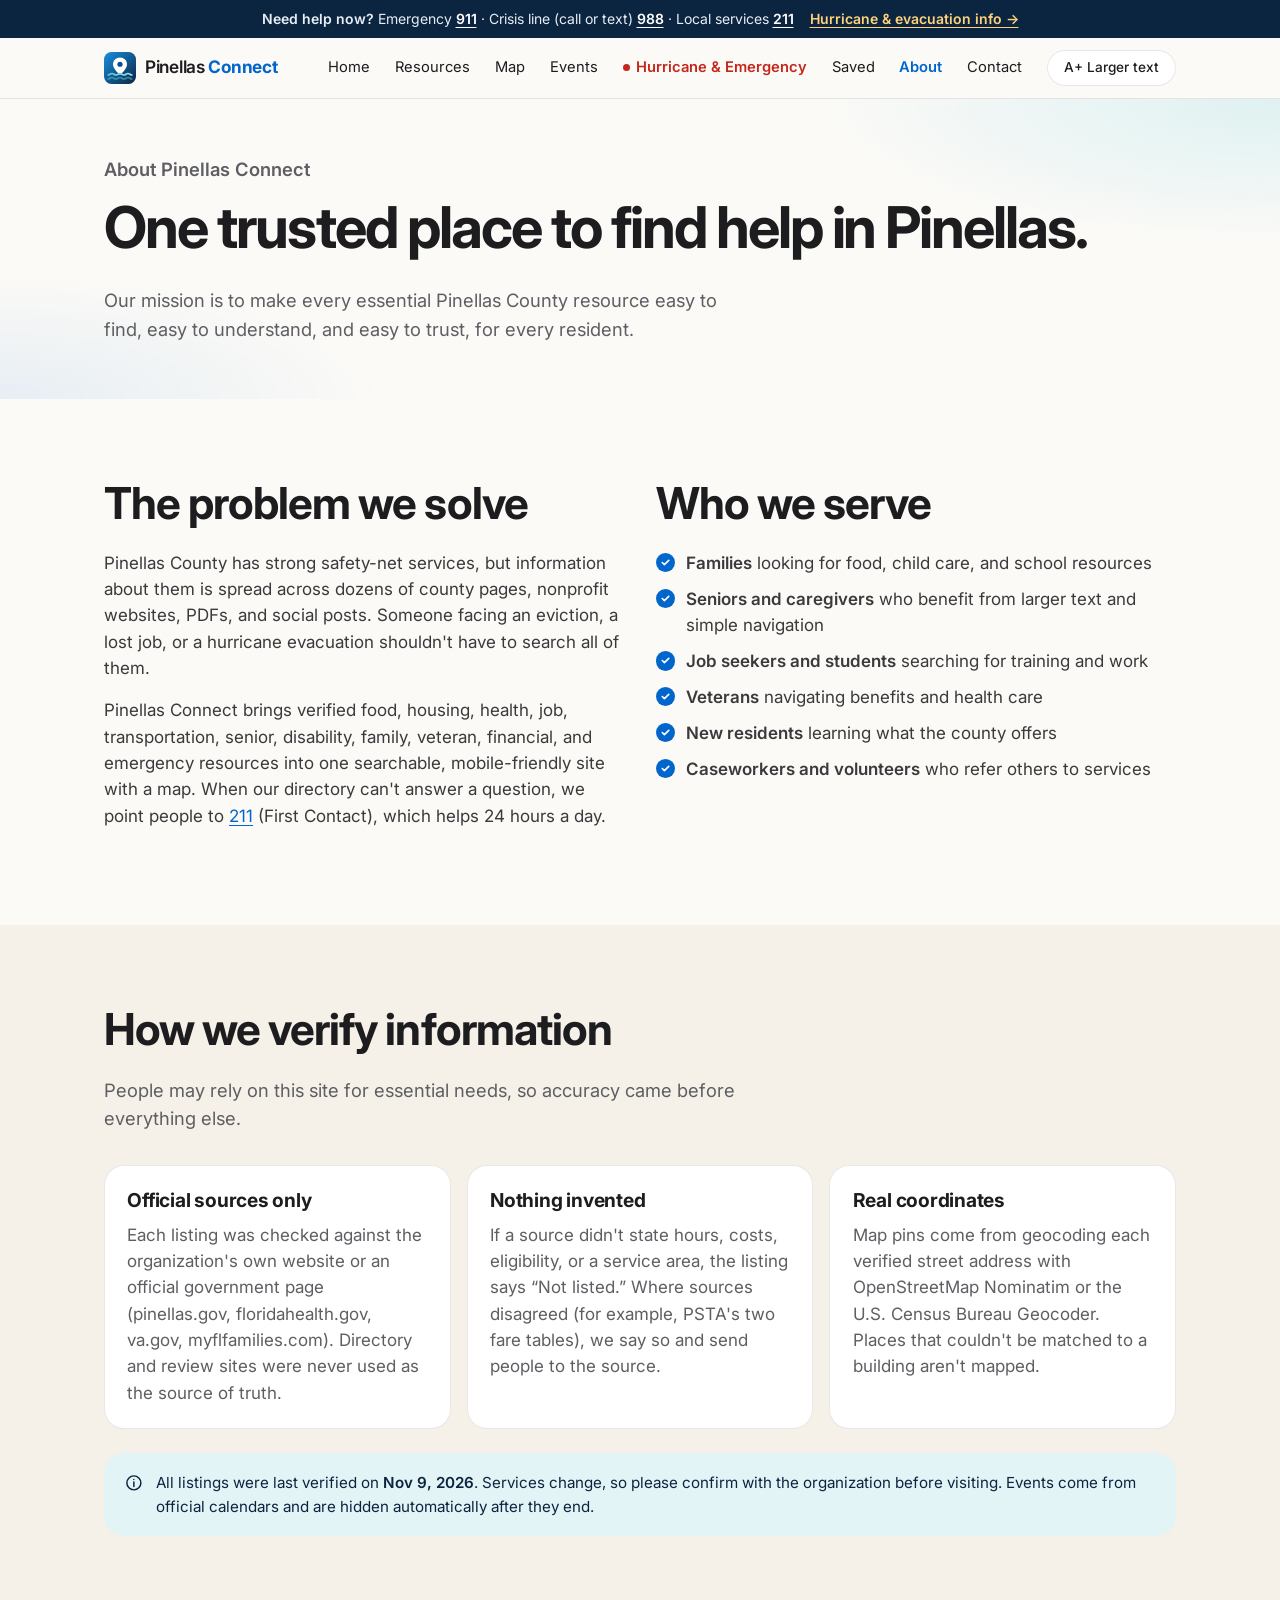
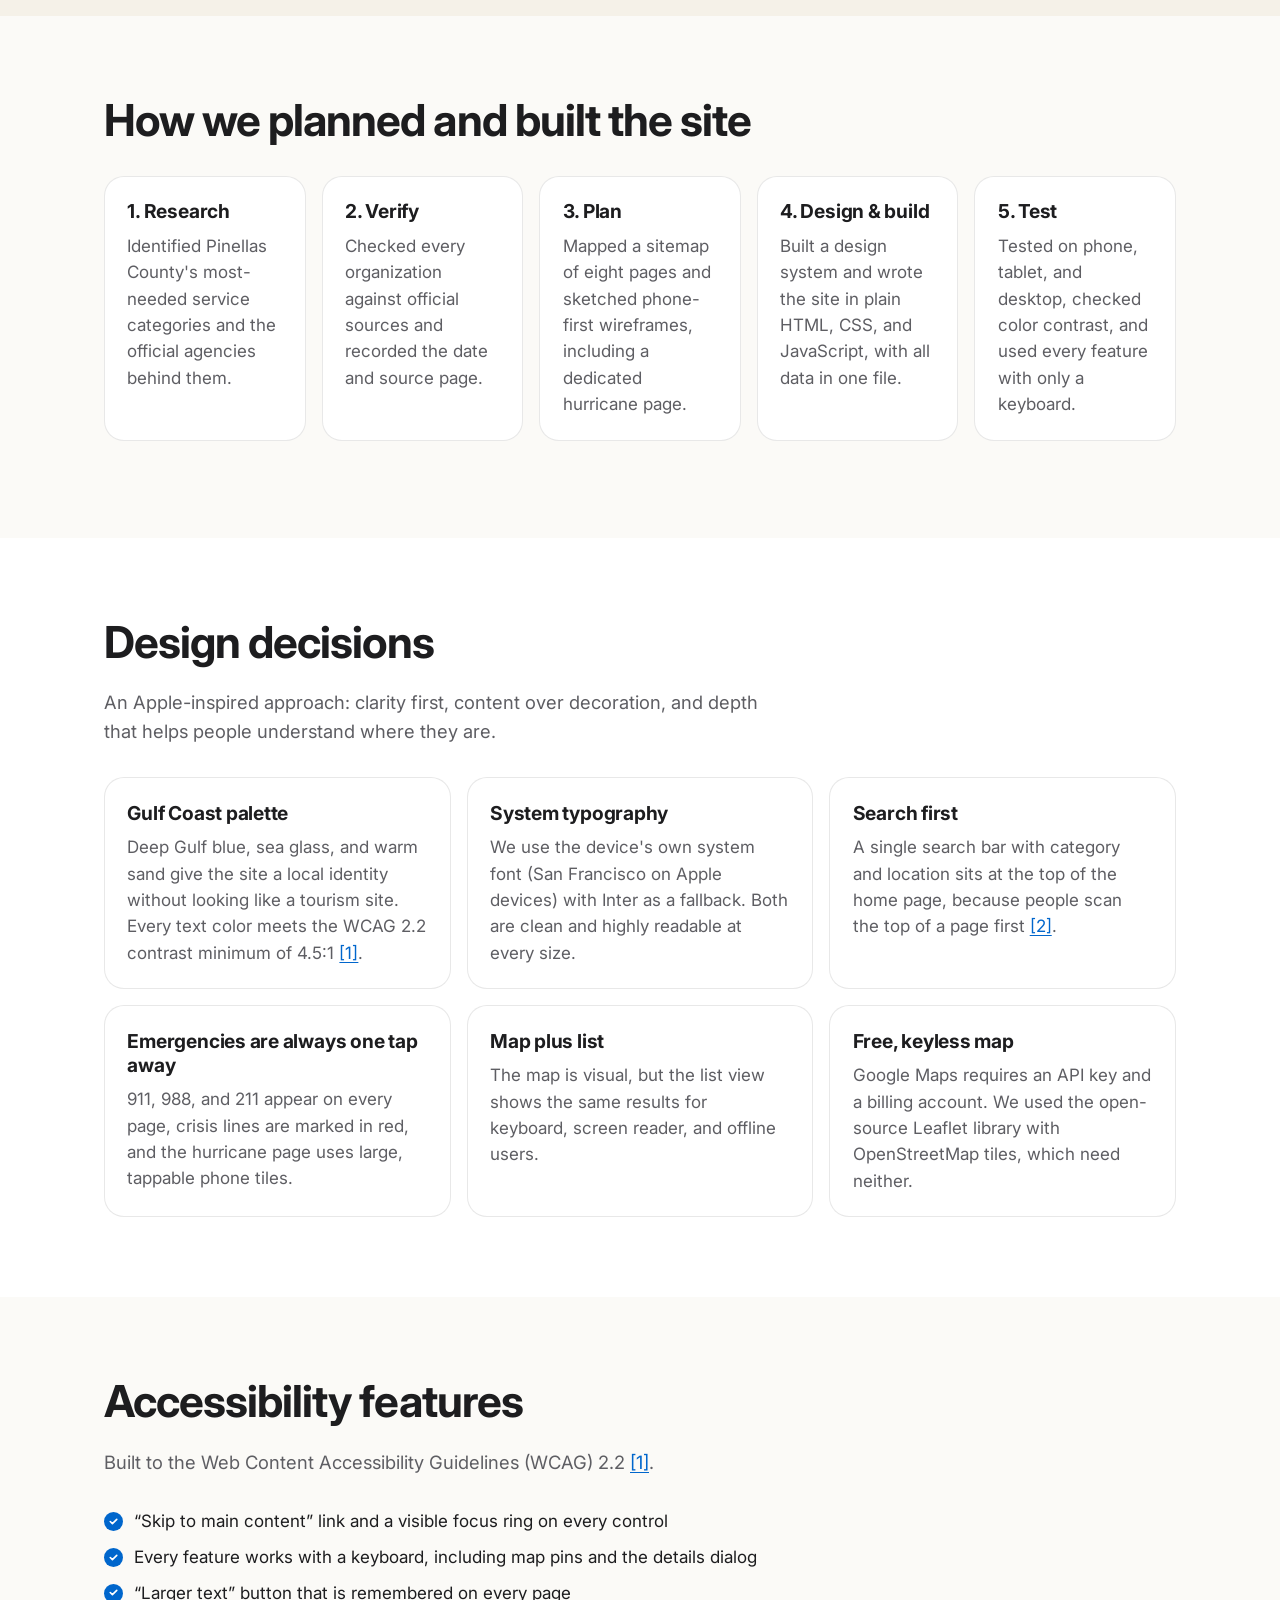
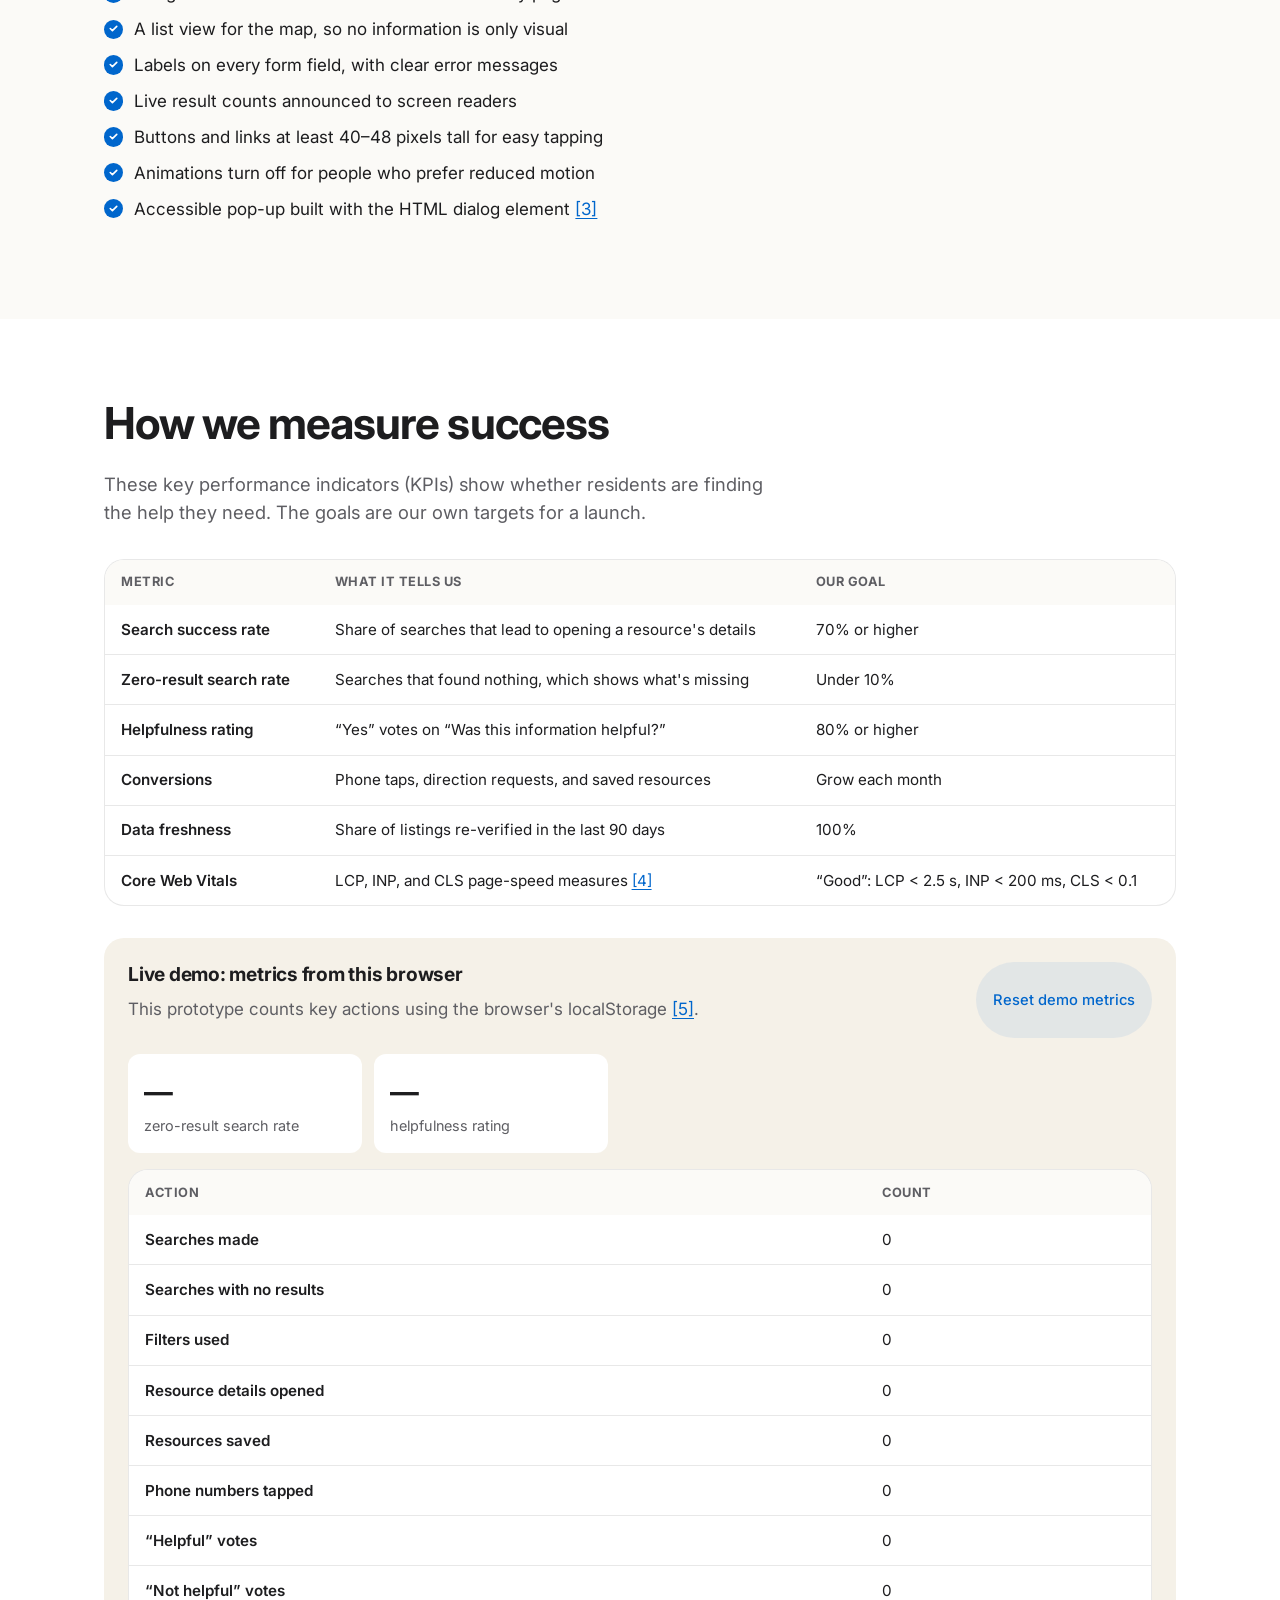
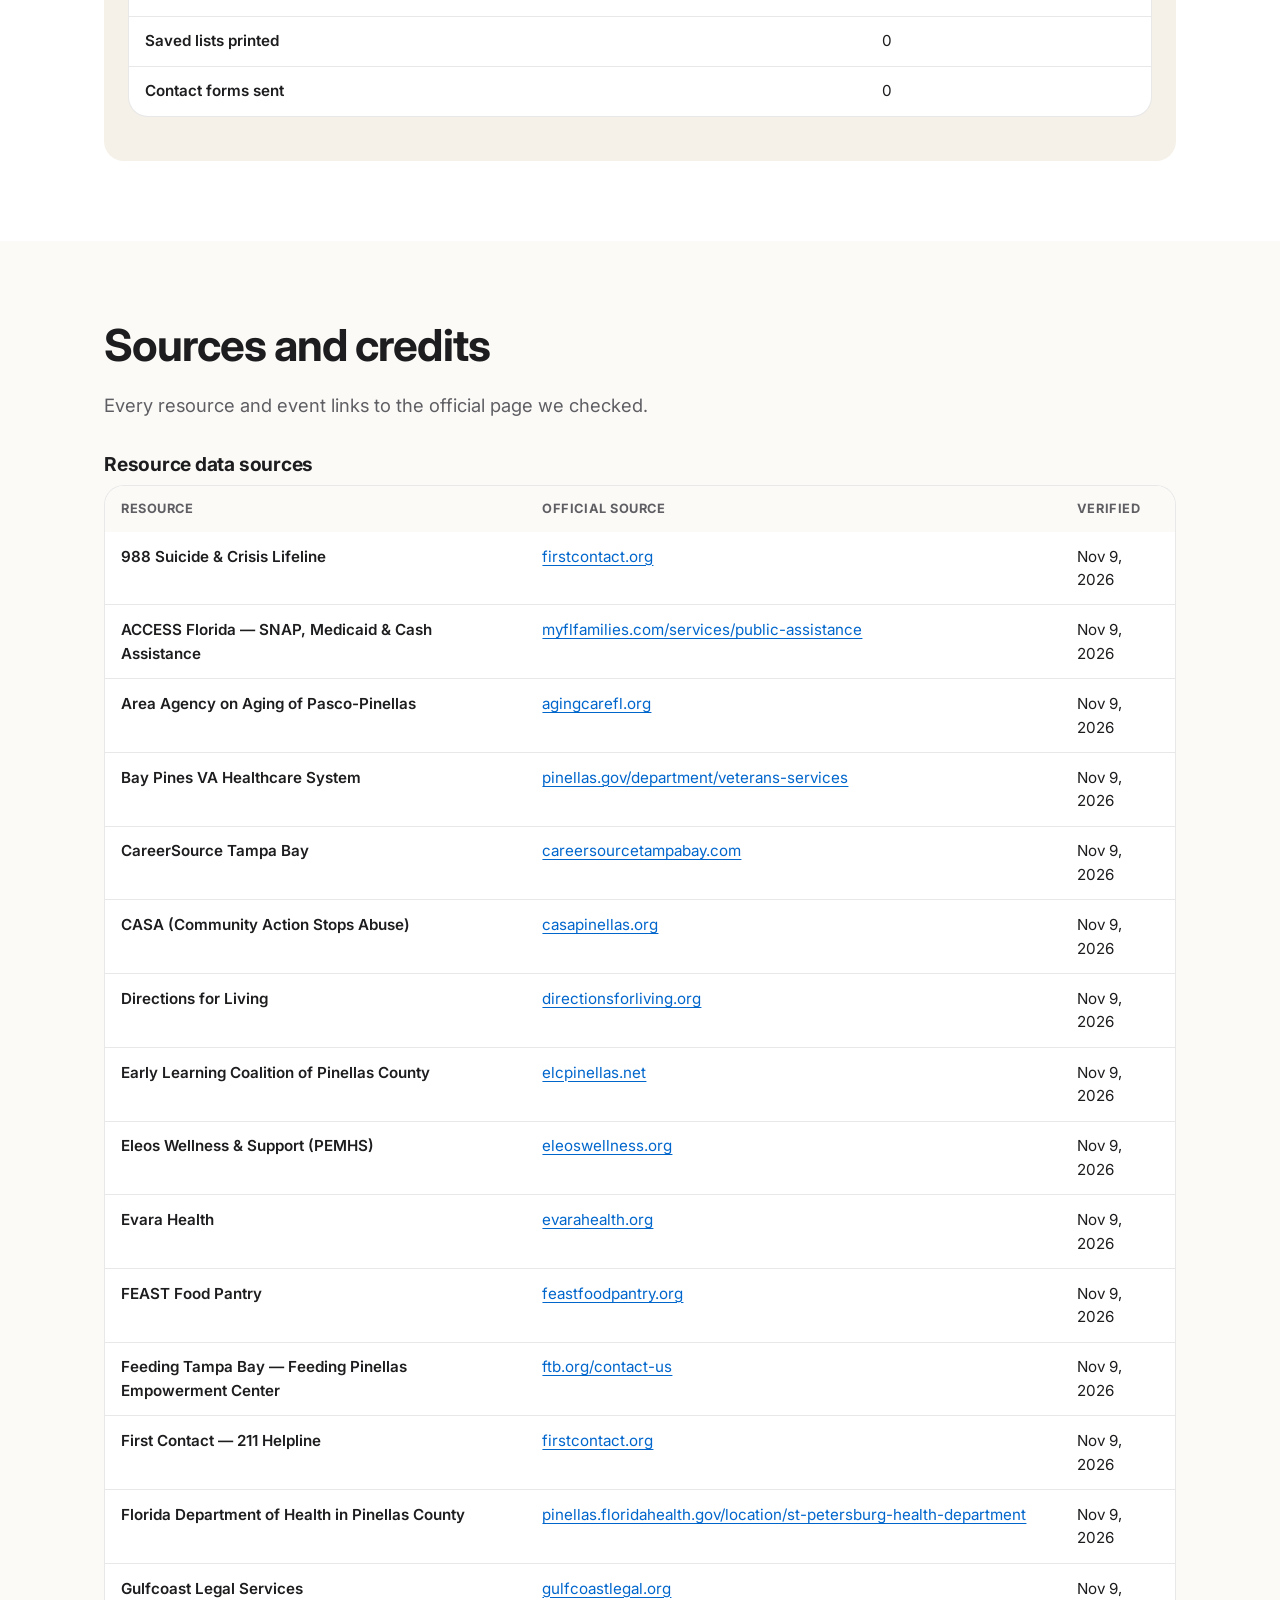
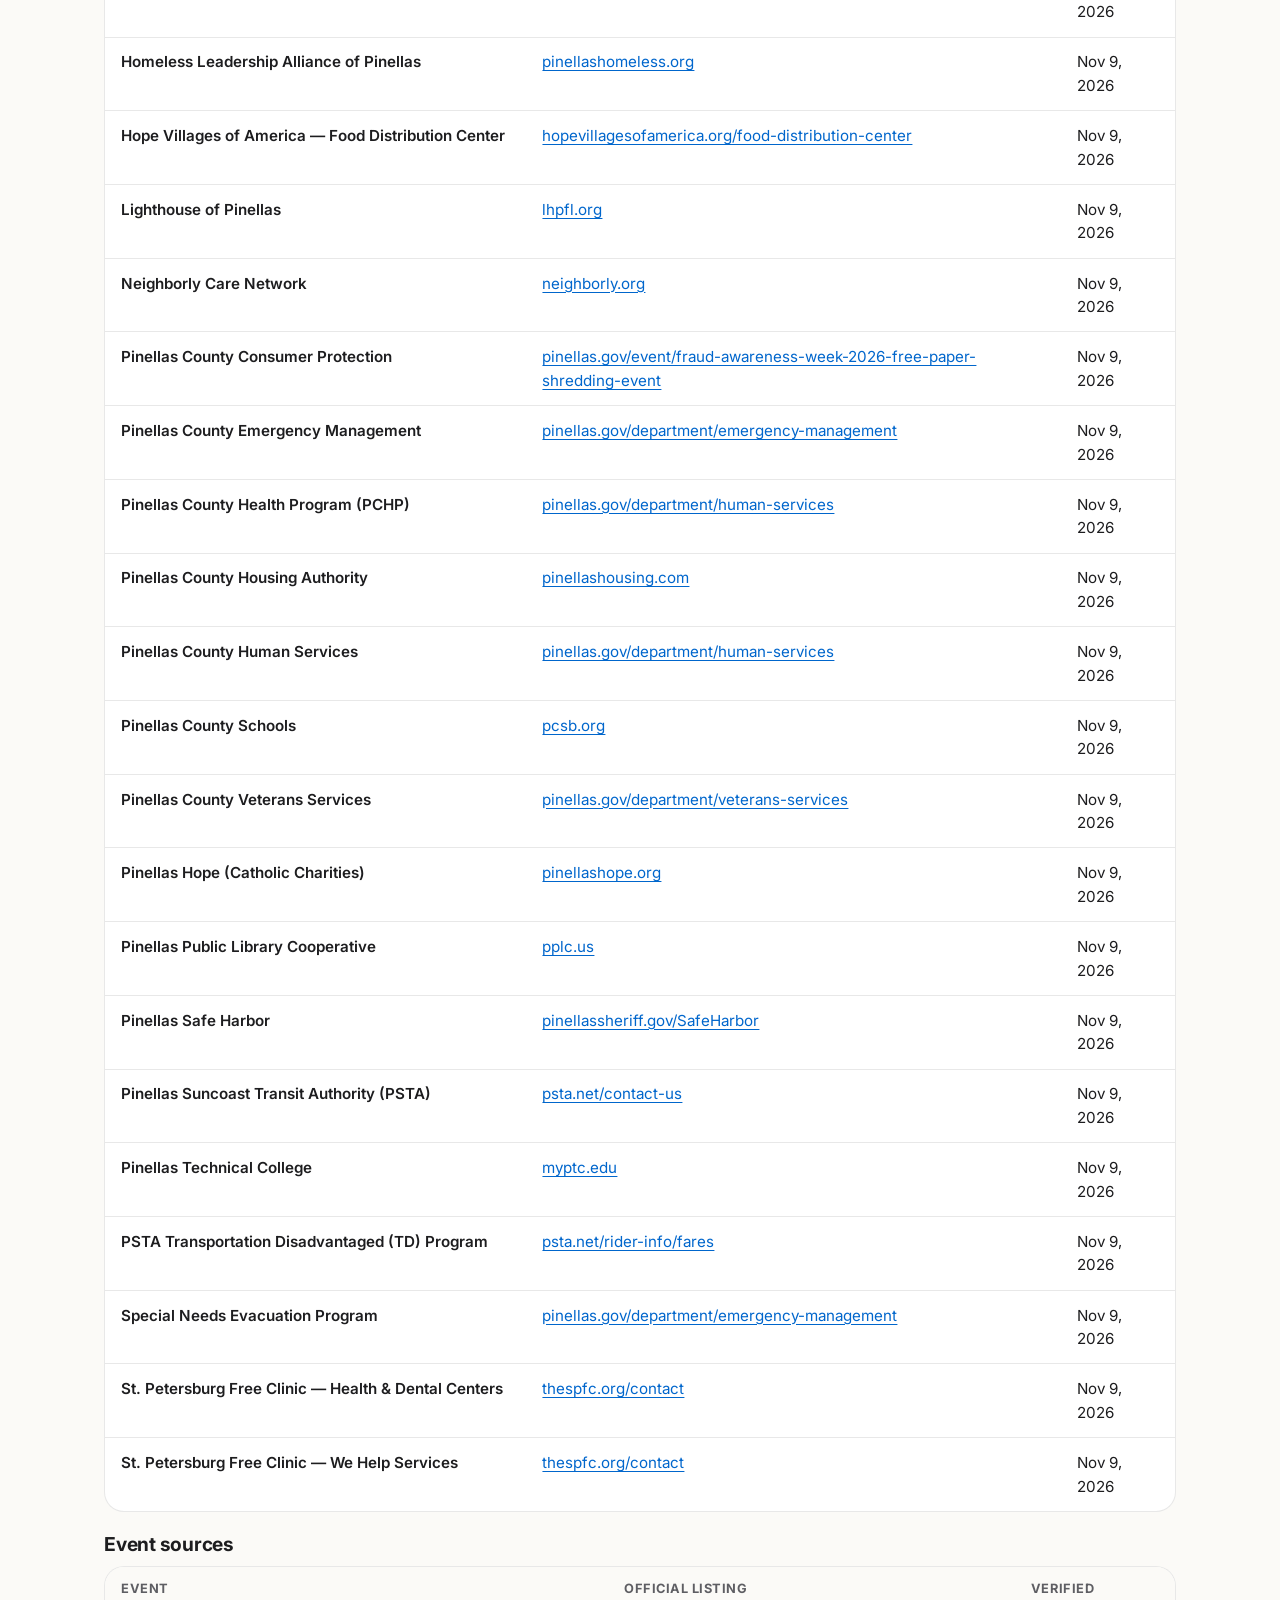
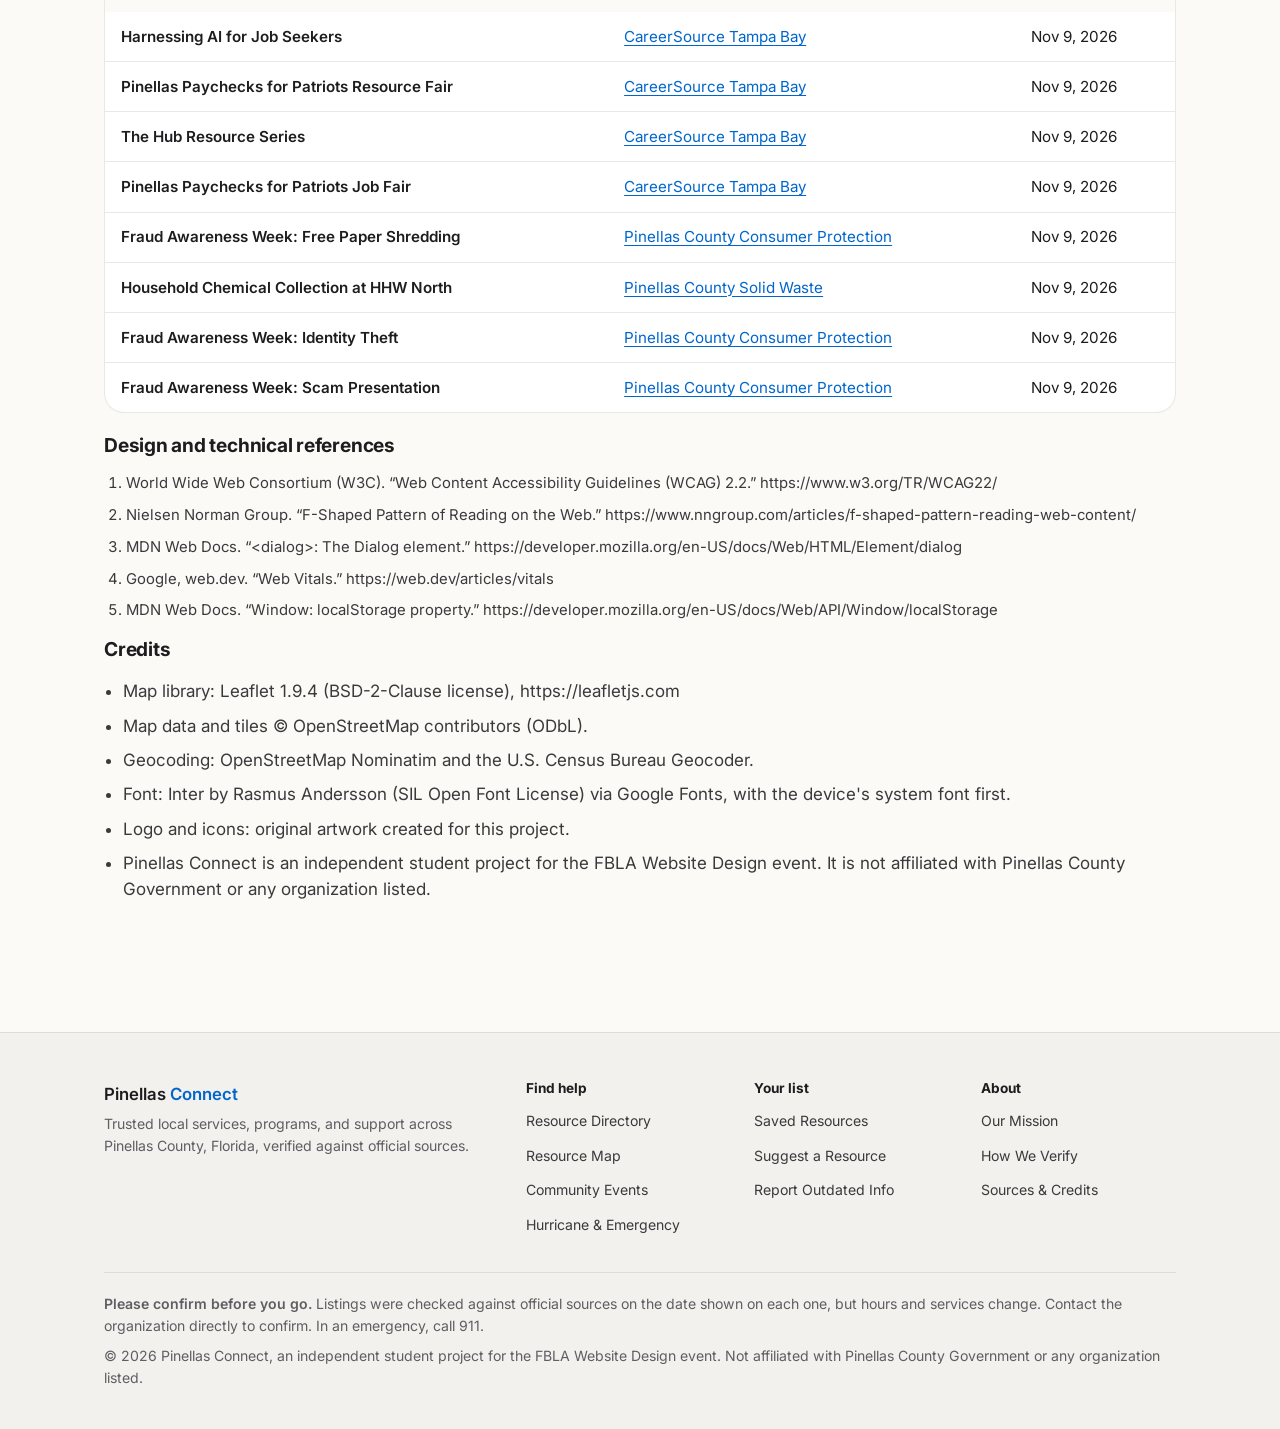
==== commit 65c85350: "Rebuild as Pinellas Connect with verified Pinellas County data - Replace fictional Riverbend data wi" ====
--- a/fbla-community-hub/about.html
+++ b/fbla-community-hub/about.html
@@ -3,12 +3,14 @@
 <head>
   <meta charset="UTF-8">
   <meta name="viewport" content="width=device-width, initial-scale=1.0">
-  <meta name="description" content="Our mission, design process, accessibility features, success metrics, and sources.">
-  <title>About | Riverbend Connect</title>
+  <meta name="description" content="Our mission, how we verify information, design decisions, accessibility, success metrics, and sources.">
+  <meta name="theme-color" content="#fbfaf7">
+  <title>About | Pinellas Connect</title>
   <link rel="icon" href="images/logo.svg" type="image/svg+xml">
   <link rel="preconnect" href="https://fonts.googleapis.com">
   <link rel="preconnect" href="https://fonts.gstatic.com" crossorigin>
-  <link href="https://fonts.googleapis.com/css2?family=Atkinson+Hyperlegible:wght@400;700&display=swap" rel="stylesheet">
+  <link href="https://fonts.googleapis.com/css2?family=Inter:wght@400;500;600;700&display=swap" rel="stylesheet">
+  
   <link rel="stylesheet" href="css/styles.css">
 </head>
 <body>
@@ -16,32 +18,37 @@
 
   <!-- ===== Help bar (same on every page) ===== -->
   <div class="help-bar">
-    <p><strong>Need help now?</strong>
-      Emergency: <a href="tel:911">911</a> ·
-      Crisis line (call or text): <a href="tel:988">988</a> ·
-      Local services: <a href="tel:211">211</a></p>
+    <div class="container">
+      <p><strong>Need help now?</strong>
+        Emergency <a href="tel:911">911</a> ·
+        Crisis line (call or text) <a href="tel:988">988</a> ·
+        Local services <a href="tel:211">211</a></p>
+      <p><a class="help-storm" href="emergency.html">Hurricane &amp; evacuation info →</a></p>
+    </div>
   </div>
 
   <!-- ===== Header and navigation (same on every page) ===== -->
   <header class="site-header">
     <div class="container header-inner">
       <a class="logo" href="index.html">
-        <img src="images/logo.svg" alt="" width="40" height="40">
-        <span>Riverbend <strong>Connect</strong></span>
+        <img src="images/logo.svg" alt="" width="32" height="32">
+        <span>Pinellas <strong>Connect</strong></span>
       </a>
-      <button id="menu-button" class="menu-button" aria-expanded="false" aria-controls="main-nav">
+      <button id="menu-button" class="menu-button" type="button" aria-expanded="false" aria-controls="main-nav">
         <span aria-hidden="true">☰</span> Menu
       </button>
       <nav id="main-nav" class="main-nav" aria-label="Main">
         <ul>
           <li><a href="index.html">Home</a></li>
           <li><a href="resources.html">Resources</a></li>
+          <li><a href="map.html">Map</a></li>
           <li><a href="events.html">Events</a></li>
-          <li><a href="saved.html">Saved <span id="saved-count" class="badge" hidden>0</span></a></li>
+          <li><a class="nav-emergency" href="emergency.html"><span class="nav-dot" aria-hidden="true"></span>Hurricane &amp; Emergency</a></li>
+          <li><a href="saved.html">Saved <span id="saved-count" class="count-badge" hidden>0</span></a></li>
           <li><a href="about.html" aria-current="page">About</a></li>
           <li><a href="contact.html">Contact</a></li>
         </ul>
-        <button id="text-size-button" class="text-size-button" aria-pressed="false">
+        <button id="text-size-button" class="text-size-button" type="button" aria-pressed="false">
           <span aria-hidden="true">A+</span> Larger text
         </button>
       </nav>
@@ -51,159 +58,136 @@
   <main id="main">
     <section class="page-header">
       <div class="container">
-        <p class="eyebrow">About Riverbend Connect</p>
-        <h1>One place to find community help</h1>
-        <p>Our mission is to make every local resource easy to find, easy to understand, and easy to use — for every resident.</p>
-      </div>
-    </section>
-
-    <!-- ===== Problem and audience ===== -->
+        <p class="eyebrow">About Pinellas Connect</p>
+        <h1>One trusted place to find help in Pinellas.</h1>
+        <p>Our mission is to make every essential Pinellas County resource easy to find, easy to understand, and easy to trust, for every resident.</p>
+      </div>
+    </section>
+
     <section class="section">
       <div class="container two-column">
-        <div>
+        <div class="prose reveal">
           <h2>The problem we solve</h2>
-          <p>Communities offer many helpful programs, but the information is often spread across dozens of separate websites, flyers, and social media pages. Residents who need help the most may not know where to start.</p>
-          <p>Riverbend Connect gathers organizations, programs, and events into one searchable, mobile-friendly directory so residents can find what they need in seconds. When the directory cannot answer a question, we point people to <a href="tel:211">211</a>, a free referral service that connects people with local help across the United States and Canada <a href="#source-8" class="cite">[8]</a>.</p>
-        </div>
-        <div>
+          <p>Pinellas County has strong safety-net services, but information about them is spread across dozens of county pages, nonprofit websites, PDFs, and social posts. Someone facing an eviction, a lost job, or a hurricane evacuation shouldn't have to search all of them.</p>
+          <p>Pinellas Connect brings verified food, housing, health, job, transportation, senior, disability, family, veteran, financial, and emergency resources into one searchable, mobile-friendly site with a map. When our directory can't answer a question, we point people to <a href="tel:211">211</a> (First Contact), which helps 24 hours a day.</p>
+        </div>
+        <div class="prose reveal">
           <h2>Who we serve</h2>
-          <ul class="audience-list">
-            <li><span aria-hidden="true">👨‍👩‍👧</span> <strong>Families</strong> looking for food, childcare, and youth programs</li>
-            <li><span aria-hidden="true">🧓</span> <strong>Seniors</strong> who benefit from larger text and simple navigation</li>
-            <li><span aria-hidden="true">🎓</span> <strong>Students and job seekers</strong> searching for training and work</li>
-            <li><span aria-hidden="true">🌎</span> <strong>New residents</strong> learning what the community offers</li>
-            <li><span aria-hidden="true">🤝</span> <strong>Volunteers and caseworkers</strong> who refer others to services</li>
+          <ul class="check-list">
+            <li><strong>Families</strong> looking for food, child care, and school resources</li>
+            <li><strong>Seniors and caregivers</strong> who benefit from larger text and simple navigation</li>
+            <li><strong>Job seekers and students</strong> searching for training and work</li>
+            <li><strong>Veterans</strong> navigating benefits and health care</li>
+            <li><strong>New residents</strong> learning what the county offers</li>
+            <li><strong>Caseworkers and volunteers</strong> who refer others to services</li>
           </ul>
         </div>
       </div>
     </section>
 
+    <!-- ===== Verification ===== -->
+    <section class="section section-sand" id="verification">
+      <div class="container">
+        <div class="section-heading reveal">
+          <h2>How we verify information</h2>
+          <p>People may rely on this site for essential needs, so accuracy came before everything else.</p>
+        </div>
+        <ul class="trust-grid reveal">
+          <li class="trust-item"><h3>Official sources only</h3><p>Each listing was checked against the organization's own website or an official government page (pinellas.gov, floridahealth.gov, va.gov, myflfamilies.com). Directory and review sites were never used as the source of truth.</p></li>
+          <li class="trust-item"><h3>Nothing invented</h3><p>If a source didn't state hours, costs, eligibility, or a service area, the listing says “Not listed.” Where sources disagreed (for example, PSTA's two fare tables), we say so and send people to the source.</p></li>
+          <li class="trust-item"><h3>Real coordinates</h3><p>Map pins come from geocoding each verified street address with OpenStreetMap Nominatim or the U.S. Census Bureau Geocoder. Places that couldn't be matched to a building aren't mapped.</p></li>
+        </ul>
+        <div class="disclaimer reveal">
+          <span data-icon="info"></span>
+          <p>All listings were last verified on <strong class="js-verified"></strong>. Services change, so please confirm with the organization before visiting. Events come from official calendars and are hidden automatically after they end.</p>
+        </div>
+      </div>
+    </section>
+
     <!-- ===== Planning process ===== -->
-    <section class="section section-tinted">
-      <div class="container">
-        <div class="section-heading">
+    <section class="section">
+      <div class="container">
+        <div class="section-heading reveal">
           <h2>How we planned and built the site</h2>
-          <p>We followed a five-step design process.</p>
-        </div>
-        <ol class="timeline">
-          <li>
-            <h3>1. Research</h3>
-            <p>Identified the target audience and the types of resources they need most, and reviewed accessibility and usability guidelines.</p>
-          </li>
-          <li>
-            <h3>2. Plan</h3>
-            <p>Created a sitemap with six pages and sketched wireframes for phone and desktop layouts before writing any code.</p>
-          </li>
-          <li>
-            <h3>3. Design</h3>
-            <p>Built a style guide with one color palette, one readable font family, and reusable components such as cards, buttons, and tags.</p>
-          </li>
-          <li>
-            <h3>4. Develop</h3>
-            <p>Wrote the site in HTML, CSS, and JavaScript with no frameworks, keeping all resource data in one file that is easy to update.</p>
-          </li>
-          <li>
-            <h3>5. Test</h3>
-            <p>Tested on desktop, tablet, and phone screen sizes, checked color contrast, and navigated every page using only a keyboard.</p>
-          </li>
+        </div>
+        <ol class="timeline reveal">
+          <li><h3>1. Research</h3><p>Identified Pinellas County's most-needed service categories and the official agencies behind them.</p></li>
+          <li><h3>2. Verify</h3><p>Checked every organization against official sources and recorded the date and source page.</p></li>
+          <li><h3>3. Plan</h3><p>Mapped a sitemap of eight pages and sketched phone-first wireframes, including a dedicated hurricane page.</p></li>
+          <li><h3>4. Design &amp; build</h3><p>Built a design system and wrote the site in plain HTML, CSS, and JavaScript, with all data in one file.</p></li>
+          <li><h3>5. Test</h3><p>Tested on phone, tablet, and desktop, checked color contrast, and used every feature with only a keyboard.</p></li>
         </ol>
       </div>
     </section>
 
     <!-- ===== Design decisions ===== -->
+    <section class="section section-white">
+      <div class="container">
+        <div class="section-heading reveal">
+          <h2>Design decisions</h2>
+          <p>An Apple-inspired approach: clarity first, content over decoration, and depth that helps people understand where they are.</p>
+        </div>
+        <div class="decision-grid reveal">
+          <article class="decision"><h3>Gulf Coast palette</h3><p>Deep Gulf blue, sea glass, and warm sand give the site a local identity without looking like a tourism site. Every text color meets the WCAG 2.2 contrast minimum of 4.5:1 <a href="#source-1">[1]</a>.</p></article>
+          <article class="decision"><h3>System typography</h3><p>We use the device's own system font (San Francisco on Apple devices) with Inter as a fallback. Both are clean and highly readable at every size.</p></article>
+          <article class="decision"><h3>Search first</h3><p>A single search bar with category and location sits at the top of the home page, because people scan the top of a page first <a href="#source-2">[2]</a>.</p></article>
+          <article class="decision"><h3>Emergencies are always one tap away</h3><p>911, 988, and 211 appear on every page, crisis lines are marked in red, and the hurricane page uses large, tappable phone tiles.</p></article>
+          <article class="decision"><h3>Map plus list</h3><p>The map is visual, but the list view shows the same results for keyboard, screen reader, and offline users.</p></article>
+          <article class="decision"><h3>Free, keyless map</h3><p>Google Maps requires an API key and a billing account. We used the open-source Leaflet library with OpenStreetMap tiles, which need neither.</p></article>
+        </div>
+      </div>
+    </section>
+
+    <!-- ===== Accessibility ===== -->
     <section class="section">
       <div class="container">
-        <div class="section-heading">
-          <h2>Design decisions and why we made them</h2>
-        </div>
-        <div class="decision-grid">
-          <article class="decision">
-            <h3>Readable font</h3>
-            <p>We use Atkinson Hyperlegible, a free typeface designed by the Braille Institute to make letters easier to tell apart for readers with low vision <a href="#source-3" class="cite">[3]</a>.</p>
-          </article>
-          <article class="decision">
-            <h3>Calm, high-contrast colors</h3>
-            <p>Deep teal suggests trust and calm, and warm amber highlights actions. Every text color meets the WCAG 2.2 minimum contrast ratio of 4.5:1 <a href="#source-1" class="cite">[1]</a>, and we checked each color pair with the same contrast formula used by WebAIM's contrast checker <a href="#source-2" class="cite">[2]</a>.</p>
-          </article>
-          <article class="decision">
-            <h3>Search first</h3>
-            <p>The search bar sits at the top of the home page because research by Nielsen Norman Group shows that web users often scan pages in an F-shaped pattern, focusing on the top and left <a href="#source-4" class="cite">[4]</a>.</p>
-          </article>
-          <article class="decision">
-            <h3>Mobile-first layout</h3>
-            <p>Pew Research Center reports that most U.S. adults own a smartphone <a href="#source-6" class="cite">[6]</a>, so we designed for small screens first and then expanded the layout for tablets and computers.</p>
-          </article>
-          <article class="decision">
-            <h3>Consistent cards</h3>
-            <p>Every resource uses the same card layout, which follows the usability principle of “consistency and standards” <a href="#source-5" class="cite">[5]</a>. Users learn the pattern once and can use it everywhere.</p>
-          </article>
-          <article class="decision">
-            <h3>Works offline</h3>
-            <p>All resource data is stored in the site's own files instead of an outside server, so the directory loads quickly and still works if the internet connection is lost.</p>
-          </article>
-        </div>
-      </div>
-    </section>
-
-    <!-- ===== Accessibility ===== -->
-    <section class="section section-tinted">
-      <div class="container">
-        <div class="section-heading">
+        <div class="section-heading reveal">
           <h2>Accessibility features</h2>
-          <p>We followed the Web Content Accessibility Guidelines (WCAG) 2.2 <a href="#source-1" class="cite">[1]</a>.</p>
-        </div>
-        <ul class="check-list">
-          <li>“Skip to main content” link for keyboard and screen reader users</li>
-          <li>Every feature works with a keyboard, with a clear focus outline</li>
+          <p>Built to the Web Content Accessibility Guidelines (WCAG) 2.2 <a href="#source-1">[1]</a>.</p>
+        </div>
+        <ul class="check-list reveal">
+          <li>“Skip to main content” link and a visible focus ring on every control</li>
+          <li>Every feature works with a keyboard, including map pins and the details dialog</li>
           <li>“Larger text” button that is remembered on every page</li>
-          <li>Semantic HTML: header, nav, main, footer, headings, and lists</li>
-          <li>Labels on every form field and clear error messages</li>
+          <li>A list view for the map, so no information is only visual</li>
+          <li>Labels on every form field, with clear error messages</li>
           <li>Live result counts announced to screen readers</li>
-          <li>Buttons and links at least 44 pixels tall for easy tapping</li>
-          <li>Animations turn off for users who prefer reduced motion</li>
-          <li>Decorative images are hidden from screen readers</li>
-          <li>Accessible pop-up built with the HTML dialog element <a href="#source-9" class="cite">[9]</a></li>
+          <li>Buttons and links at least 40–48 pixels tall for easy tapping</li>
+          <li>Animations turn off for people who prefer reduced motion</li>
+          <li>Accessible pop-up built with the HTML dialog element <a href="#source-3">[3]</a></li>
         </ul>
       </div>
     </section>
 
     <!-- ===== Metrics ===== -->
-    <section class="section" id="metrics">
-      <div class="container">
-        <div class="section-heading">
+    <section class="section section-white" id="metrics">
+      <div class="container">
+        <div class="section-heading reveal">
           <h2>How we measure success</h2>
-          <p>These key performance indicators (KPIs) show whether residents are actually finding the help they need. The goals below are our own targets for a launch.</p>
-        </div>
-
+          <p>These key performance indicators (KPIs) show whether residents are finding the help they need. The goals are our own targets for a launch.</p>
+        </div>
         <div class="table-wrap">
           <table class="kpi-table">
             <caption class="visually-hidden">Success metrics and goals</caption>
-            <thead>
-              <tr><th scope="col">Metric</th><th scope="col">What it tells us</th><th scope="col">Our goal</th></tr>
-            </thead>
+            <thead><tr><th scope="col">Metric</th><th scope="col">What it tells us</th><th scope="col">Our goal</th></tr></thead>
             <tbody>
-              <tr><th scope="row">Search success rate</th><td>Share of searches that lead a user to open a resource's details</td><td>70% or higher</td></tr>
-              <tr><th scope="row">Zero-result search rate</th><td>Searches that found nothing — shows which resources or keywords are missing</td><td>Under 10%</td></tr>
+              <tr><th scope="row">Search success rate</th><td>Share of searches that lead to opening a resource's details</td><td>70% or higher</td></tr>
+              <tr><th scope="row">Zero-result search rate</th><td>Searches that found nothing, which shows what's missing</td><td>Under 10%</td></tr>
               <tr><th scope="row">Helpfulness rating</th><td>“Yes” votes on “Was this information helpful?”</td><td>80% or higher</td></tr>
-              <tr><th scope="row">Conversions</th><td>Taps on phone numbers and saved resources — signs that a user took action</td><td>Grow each month</td></tr>
-              <tr><th scope="row">Engagement and bounce rate</th><td>How long visitors stay and whether they leave after one page</td><td>Bounce rate under 40%</td></tr>
-              <tr><th scope="row">Returning visitors</th><td>People who come back, showing the site is trusted and useful</td><td>25% of visitors</td></tr>
-              <tr><th scope="row">Core Web Vitals</th><td>Google's page-speed measures: Largest Contentful Paint (LCP), Interaction to Next Paint (INP), and Cumulative Layout Shift (CLS) <a href="#source-10" class="cite">[10]</a></td><td>“Good” rating: LCP under 2.5 s, INP under 200 ms, CLS under 0.1</td></tr>
-              <tr><th scope="row">Lighthouse scores</th><td>Automated audits for performance, accessibility, and SEO <a href="#source-11" class="cite">[11]</a></td><td>90 or higher in each category</td></tr>
+              <tr><th scope="row">Conversions</th><td>Phone taps, direction requests, and saved resources</td><td>Grow each month</td></tr>
+              <tr><th scope="row">Data freshness</th><td>Share of listings re-verified in the last 90 days</td><td>100%</td></tr>
+              <tr><th scope="row">Core Web Vitals</th><td>LCP, INP, and CLS page-speed measures <a href="#source-4">[4]</a></td><td>“Good”: LCP &lt; 2.5 s, INP &lt; 200 ms, CLS &lt; 0.1</td></tr>
             </tbody>
           </table>
         </div>
 
-        <p>After launch, we would collect these numbers with a privacy-friendly analytics tool, review them every month, and use A/B testing to try improvements. Feedback from the Contact page would guide which resources to add next.</p>
-
-        <!-- Live demo of metrics tracked in this browser -->
         <div class="metrics-demo">
           <div class="metrics-demo-heading">
             <div>
               <h3>Live demo: metrics from this browser</h3>
-              <p>This prototype already counts key actions using the browser's localStorage <a href="#source-12" class="cite">[12]</a>. Use the site, then come back to watch these numbers change.</p>
+              <p class="muted">This prototype counts key actions using the browser's localStorage <a href="#source-5">[5]</a>.</p>
             </div>
-            <button id="reset-metrics" class="button button-outline button-small" type="button">Reset demo metrics</button>
+            <button id="reset-metrics" class="button button-small button-quiet" type="button">Reset demo metrics</button>
           </div>
           <div class="rate-boxes">
             <p class="rate-box"><span id="zero-rate" class="stat-number">—</span> zero-result search rate</p>
@@ -221,31 +205,48 @@
     </section>
 
     <!-- ===== Sources ===== -->
-    <section class="section section-tinted" id="sources">
+    <section class="section" id="sources">
       <div class="container">
         <div class="section-heading">
           <h2>Sources and credits</h2>
-        </div>
+          <p>Every resource and event links to the official page we checked.</p>
+        </div>
+
+        <h3>Resource data sources</h3>
+        <div class="table-wrap">
+          <table class="kpi-table">
+            <caption class="visually-hidden">Source page and verification date for each resource</caption>
+            <thead><tr><th scope="col">Resource</th><th scope="col">Official source</th><th scope="col">Verified</th></tr></thead>
+            <tbody id="data-sources"></tbody>
+          </table>
+        </div>
+
+        <h3>Event sources</h3>
+        <div class="table-wrap">
+          <table class="kpi-table">
+            <caption class="visually-hidden">Source for each event</caption>
+            <thead><tr><th scope="col">Event</th><th scope="col">Official listing</th><th scope="col">Verified</th></tr></thead>
+            <tbody id="event-sources"></tbody>
+          </table>
+        </div>
+
+        <h3>Design and technical references</h3>
         <ol class="sources">
-          <li id="source-1">World Wide Web Consortium (W3C). “Web Content Accessibility Guidelines (WCAG) 2.2.” W3C Recommendation, 2023. https://www.w3.org/TR/WCAG22/</li>
-          <li id="source-2">WebAIM, Utah State University. “Contrast Checker.” https://webaim.org/resources/contrastchecker/</li>
-          <li id="source-3">Braille Institute of America. “Atkinson Hyperlegible Font.” https://www.brailleinstitute.org/freefont/</li>
-          <li id="source-4">Nielsen Norman Group. “F-Shaped Pattern of Reading on the Web: Misunderstood, But Still Relevant.” https://www.nngroup.com/articles/f-shaped-pattern-reading-web-content/</li>
-          <li id="source-5">Nielsen Norman Group. “10 Usability Heuristics for User Interface Design.” https://www.nngroup.com/articles/ten-usability-heuristics/</li>
-          <li id="source-6">Pew Research Center. “Mobile Fact Sheet.” https://www.pewresearch.org/internet/fact-sheet/mobile/</li>
-          <li id="source-7">988 Suicide &amp; Crisis Lifeline. https://988lifeline.org/</li>
-          <li id="source-8">211 (United Way Worldwide). https://www.211.org/</li>
-          <li id="source-9">MDN Web Docs. “&lt;dialog&gt;: The Dialog element.” https://developer.mozilla.org/en-US/docs/Web/HTML/Element/dialog</li>
-          <li id="source-10">Google, web.dev. “Web Vitals.” https://web.dev/articles/vitals</li>
-          <li id="source-11">Google Chrome for Developers. “Introduction to Lighthouse.” https://developer.chrome.com/docs/lighthouse/overview</li>
-          <li id="source-12">MDN Web Docs. “Window: localStorage property.” https://developer.mozilla.org/en-US/docs/Web/API/Window/localStorage</li>
+          <li id="source-1">World Wide Web Consortium (W3C). “Web Content Accessibility Guidelines (WCAG) 2.2.” https://www.w3.org/TR/WCAG22/</li>
+          <li id="source-2">Nielsen Norman Group. “F-Shaped Pattern of Reading on the Web.” https://www.nngroup.com/articles/f-shaped-pattern-reading-web-content/</li>
+          <li id="source-3">MDN Web Docs. “&lt;dialog&gt;: The Dialog element.” https://developer.mozilla.org/en-US/docs/Web/HTML/Element/dialog</li>
+          <li id="source-4">Google, web.dev. “Web Vitals.” https://web.dev/articles/vitals</li>
+          <li id="source-5">MDN Web Docs. “Window: localStorage property.” https://developer.mozilla.org/en-US/docs/Web/API/Window/localStorage</li>
         </ol>
+
         <h3>Credits</h3>
         <ul class="credits">
-          <li>Font: Atkinson Hyperlegible by the Braille Institute, used under the SIL Open Font License through Google Fonts.</li>
-          <li>Logo and illustrations: original artwork created for this project.</li>
-          <li>Icons: standard Unicode emoji, displayed by each device's own emoji font.</li>
-          <li>Riverbend is a fictional community. All organizations, addresses, phone numbers (555-01XX), and events are sample data created for demonstration. The 911, 988, and 211 numbers are real national services <a href="#source-7" class="cite">[7]</a> <a href="#source-8" class="cite">[8]</a>.</li>
+          <li>Map library: Leaflet 1.9.4 (BSD-2-Clause license), https://leafletjs.com</li>
+          <li>Map data and tiles © OpenStreetMap contributors (ODbL).</li>
+          <li>Geocoding: OpenStreetMap Nominatim and the U.S. Census Bureau Geocoder.</li>
+          <li>Font: Inter by Rasmus Andersson (SIL Open Font License) via Google Fonts, with the device's system font first.</li>
+          <li>Logo and icons: original artwork created for this project.</li>
+          <li>Pinellas Connect is an independent student project for the FBLA Website Design event. It is not affiliated with Pinellas County Government or any organization listed.</li>
         </ul>
       </div>
     </section>
@@ -253,36 +254,48 @@
 
   <!-- ===== Footer (same on every page) ===== -->
   <footer class="site-footer">
-    <div class="container footer-grid">
-      <div>
-        <p class="footer-logo">Riverbend <strong>Connect</strong></p>
-        <p>Connecting every neighbor with the resources they need.</p>
-      </div>
-      <nav aria-label="Footer">
-        <h2>Explore</h2>
-        <ul>
-          <li><a href="resources.html">Resource Directory</a></li>
-          <li><a href="events.html">Community Events</a></li>
-          <li><a href="saved.html">My Saved List</a></li>
-        </ul>
-      </nav>
-      <nav aria-label="About this site">
-        <h2>About</h2>
-        <ul>
-          <li><a href="about.html">Our Mission</a></li>
-          <li><a href="about.html#sources">Sources &amp; Credits</a></li>
-          <li><a href="contact.html">Contact &amp; Feedback</a></li>
-        </ul>
-      </nav>
-    </div>
-    <div class="container footer-bottom">
-      <p>© <span id="year"></span> Riverbend Connect — an FBLA Website Design project.
-        <strong>Demo notice:</strong> Riverbend is a fictional community, and all listings and events are sample data.</p>
+    <div class="container">
+      <div class="footer-grid">
+        <div>
+          <p class="footer-logo">Pinellas <strong>Connect</strong></p>
+          <p>Trusted local services, programs, and support across Pinellas County, Florida, verified against official sources.</p>
+        </div>
+        <nav aria-label="Find help">
+          <h2>Find help</h2>
+          <ul>
+            <li><a href="resources.html">Resource Directory</a></li>
+            <li><a href="map.html">Resource Map</a></li>
+            <li><a href="events.html">Community Events</a></li>
+            <li><a href="emergency.html">Hurricane &amp; Emergency</a></li>
+          </ul>
+        </nav>
+        <nav aria-label="Your list">
+          <h2>Your list</h2>
+          <ul>
+            <li><a href="saved.html">Saved Resources</a></li>
+            <li><a href="contact.html">Suggest a Resource</a></li>
+            <li><a href="contact.html">Report Outdated Info</a></li>
+          </ul>
+        </nav>
+        <nav aria-label="About this site">
+          <h2>About</h2>
+          <ul>
+            <li><a href="about.html">Our Mission</a></li>
+            <li><a href="about.html#verification">How We Verify</a></li>
+            <li><a href="about.html#sources">Sources &amp; Credits</a></li>
+          </ul>
+        </nav>
+      </div>
+      <div class="footer-bottom">
+        <p><strong>Please confirm before you go.</strong> Listings were checked against official sources on the date shown on each one, but hours and services change. Contact the organization directly to confirm. In an emergency, call 911.</p>
+        <p>© <span class="js-year">2026</span> Pinellas Connect, an independent student project for the FBLA Website Design event. Not affiliated with Pinellas County Government or any organization listed.</p>
+      </div>
     </div>
   </footer>
 
   <script src="js/data.js"></script>
   <script src="js/main.js"></script>
+  
   <script src="js/about.js"></script>
 </body>
 </html>
--- a/fbla-community-hub/css/styles.css
+++ b/fbla-community-hub/css/styles.css
@@ -1,1334 +1,1263 @@
 /* =========================================================
    styles.css — One stylesheet for every page.
-   This file is "mobile-first": the basic styles are for phones,
-   and the @media sections at the bottom add layouts for
-   tablets (640px and wider) and computers (960px and wider).
+   Design language: Apple-inspired clarity (big confident type,
+   generous white space, frosted glass, soft depth) with a
+   Gulf Coast palette of deep water blue, sea glass, and warm sand.
+   Mobile-first: base styles are for phones; @media sections add
+   tablet (700px+) and desktop (1024px+) layouts.
    ========================================================= */
 
 
-/* ---------- 1. Colors and settings (CSS variables) ---------- */
-/* Change a color here and it updates on every page. */
+/* ---------- 1. Design tokens ---------- */
 :root {
-  --primary: #0B6E69;        /* teal: buttons, links */
-  --primary-dark: #08534F;   /* darker teal: hover */
-  --primary-light: #E6F2F1;  /* pale teal: tinted sections */
-  --accent: #F4B942;         /* amber: highlights */
-  --dark: #0E3B43;           /* deep teal: footer, headings */
-  --text: #1D2A30;           /* main text */
-  --muted: #4F5D63;          /* secondary text */
-  --background: #F8F7F3;     /* page background */
-  --white: #FFFFFF;
-  --border: #DCE1E3;
-  --error: #B42318;
-  --radius: 14px;
-  --shadow: 0 2px 6px rgba(14, 59, 67, 0.08), 0 8px 24px rgba(14, 59, 67, 0.06);
-  --font: "Atkinson Hyperlegible", "Segoe UI", Roboto, Helvetica, Arial, sans-serif;
-}
-
-
-/* ---------- 2. Basic page styles ---------- */
-* {
-  box-sizing: border-box;
-}
+  --ink: #1d1d1f;            /* main text */
+  --ink-2: #3a3a3c;          /* secondary headings */
+  --muted: #5e5e63;          /* supporting text (5.3:1 on sand) */
+  --blue: #0066cc;           /* links and buttons (5.7:1 with white) */
+  --blue-hover: #0055ab;
+  --navy: #0b2540;           /* deep Gulf water */
+  --navy-2: #12385e;
+  --sea: #5ac8d8;            /* sea glass (decorative only) */
+  --sea-soft: #e3f4f6;
+  --sand: #f5f1e8;           /* warm sand sections */
+  --bg: #fbfaf7;             /* warm white page */
+  --surface: #ffffff;
+  --line: rgba(29, 29, 31, 0.1);
+  --danger: #c4281c;         /* emergency red (6.4:1 with white) */
+  --danger-soft: #fdecea;
+  --success: #1f7a3a;
+
+  --radius-s: 12px;
+  --radius: 20px;
+  --radius-l: 28px;
+  --shadow-s: 0 1px 2px rgba(11, 37, 64, 0.06), 0 2px 8px rgba(11, 37, 64, 0.05);
+  --shadow: 0 2px 6px rgba(11, 37, 64, 0.05), 0 12px 32px rgba(11, 37, 64, 0.08);
+  --shadow-l: 0 8px 24px rgba(11, 37, 64, 0.08), 0 30px 60px rgba(11, 37, 64, 0.12);
+  --ease: cubic-bezier(0.25, 0.1, 0.25, 1);
+  --font: -apple-system, BlinkMacSystemFont, "SF Pro Text", "Inter", "Segoe UI", Roboto, Helvetica, Arial, sans-serif;
+  --font-display: -apple-system, BlinkMacSystemFont, "SF Pro Display", "Inter", "Segoe UI", Roboto, Helvetica, Arial, sans-serif;
+}
+
+
+/* ---------- 2. Base ---------- */
+*, *::before, *::after { box-sizing: border-box; }
 
 html {
-  font-size: 100%;           /* 16px by default */
+  font-size: 100%;
   scroll-behavior: smooth;
-}
-
-/* The "Larger text" button adds this class. Every size in rem grows. */
-html.large-text {
-  font-size: 118.75%;        /* about 19px */
-}
+  -webkit-text-size-adjust: 100%;
+}
+html.large-text { font-size: 118.75%; }
 
 body {
   margin: 0;
   font-family: var(--font);
   font-size: 1.0625rem;
-  line-height: 1.6;
-  color: var(--text);
-  background: var(--background);
+  line-height: 1.55;
+  color: var(--ink);
+  background: var(--bg);
+  -webkit-font-smoothing: antialiased;
+  text-rendering: optimizeLegibility;
 }
 
 h1, h2, h3 {
-  line-height: 1.2;
-  color: var(--dark);
-  margin: 0 0 0.5rem;
-}
-
-h1 { font-size: 2.1rem; }
-h2 { font-size: 1.6rem; }
-h3 { font-size: 1.2rem; }
-
-p {
-  margin: 0 0 1rem;
-}
-
-a {
-  color: var(--primary);
-}
-
-a:hover {
-  color: var(--primary-dark);
-}
-
-img {
-  max-width: 100%;
-  height: auto;
-}
-
-/* Keeps content from stretching too wide on big screens */
+  font-family: var(--font-display);
+  color: var(--ink);
+  line-height: 1.1;
+  letter-spacing: -0.022em;
+  margin: 0 0 0.5em;
+  font-weight: 700;
+}
+h1 { font-size: clamp(2.4rem, 7vw, 4.6rem); letter-spacing: -0.035em; line-height: 1.04; }
+h2 { font-size: clamp(1.75rem, 4vw, 2.75rem); }
+h3 { font-size: 1.2rem; letter-spacing: -0.012em; line-height: 1.25; }
+
+p { margin: 0 0 1rem; }
+a { color: var(--blue); text-underline-offset: 0.18em; }
+a:hover { color: var(--blue-hover); }
+img { max-width: 100%; height: auto; display: block; }
+strong { font-weight: 600; }
+
+.icon { width: 1.15em; height: 1.15em; flex-shrink: 0; vertical-align: -0.2em; }
+
 .container {
   width: 100%;
-  max-width: 1160px;
+  max-width: 1120px;
   margin: 0 auto;
   padding: 0 1rem;
 }
 
+.muted { color: var(--muted); }
+
 
 /* ---------- 3. Accessibility helpers ---------- */
-
-/* Clear outline when using the keyboard (Tab key) */
 :focus-visible {
-  outline: 3px solid var(--dark);
+  outline: 3px solid var(--blue);
   outline-offset: 3px;
-  border-radius: 4px;
-}
-
-/* Hidden on screen, but still read by screen readers */
+  border-radius: 6px;
+}
+
 .visually-hidden {
-  position: absolute;
-  width: 1px;
-  height: 1px;
+  position: absolute !important;
+  width: 1px; height: 1px;
   overflow: hidden;
   clip: rect(0 0 0 0);
   white-space: nowrap;
 }
 
-/* "Skip to main content" link appears only when focused */
 .skip-link {
   position: absolute;
-  left: 1rem;
-  top: -100px;
-  z-index: 100;
-  padding: 0.75rem 1rem;
-  background: var(--dark);
-  color: var(--white);
-  font-weight: 700;
-  border-radius: 8px;
-}
-
-.skip-link:focus {
-  top: 1rem;
-  color: var(--white);
-}
-
-/* Turn off animations for people who prefer less motion */
+  left: 1rem; top: -100px;
+  z-index: 1000;
+  padding: 0.75rem 1.1rem;
+  background: var(--navy);
+  color: #fff;
+  font-weight: 600;
+  border-radius: 999px;
+}
+.skip-link:focus { top: 0.75rem; color: #fff; }
+
+.print-only { display: none; }
+
+
+/* ---------- 4. Help bar ---------- */
+.help-bar {
+  background: var(--navy);
+  color: #e8eef5;
+  font-size: 0.875rem;
+}
+.help-bar .container {
+  display: flex;
+  flex-wrap: wrap;
+  align-items: center;
+  justify-content: center;
+  gap: 0.25rem 1rem;
+  padding-top: 0.5rem;
+  padding-bottom: 0.5rem;
+  text-align: center;
+}
+.help-bar p { margin: 0; }
+.help-bar a { color: #fff; font-weight: 600; }
+.help-bar a:hover { color: var(--sea); }
+.help-bar .help-storm { color: #ffd27a; }
+
+
+/* ---------- 5. Header (frosted glass) ---------- */
+.site-header {
+  position: sticky;
+  top: 0;
+  z-index: 500;
+  background: rgba(251, 250, 247, 0.78);
+  -webkit-backdrop-filter: saturate(180%) blur(20px);
+  backdrop-filter: saturate(180%) blur(20px);
+  border-bottom: 1px solid var(--line);
+}
+
+.header-inner {
+  display: flex;
+  align-items: center;
+  justify-content: space-between;
+  min-height: 60px;
+  gap: 1rem;
+}
+
+.logo {
+  display: inline-flex;
+  align-items: center;
+  gap: 0.55rem;
+  color: var(--ink);
+  text-decoration: none;
+  font-weight: 600;
+  font-size: 1.08rem;
+  letter-spacing: -0.015em;
+}
+.logo img { width: 32px; height: 32px; }
+.logo strong { color: var(--blue); font-weight: 700; }
+.logo:hover { color: var(--ink); }
+
+.menu-button {
+  display: inline-flex;
+  align-items: center;
+  gap: 0.4rem;
+  min-height: 44px;
+  padding: 0 1rem;
+  border: 1px solid var(--line);
+  border-radius: 999px;
+  background: var(--surface);
+  font: inherit;
+  font-size: 0.95rem;
+  font-weight: 500;
+  color: var(--ink);
+  cursor: pointer;
+}
+
+.main-nav {
+  display: none;
+  position: absolute;
+  top: 100%;
+  left: 0; right: 0;
+  padding: 0.5rem 1rem 1.25rem;
+  background: rgba(251, 250, 247, 0.97);
+  -webkit-backdrop-filter: blur(20px);
+  backdrop-filter: blur(20px);
+  border-bottom: 1px solid var(--line);
+  box-shadow: var(--shadow);
+}
+.main-nav.open { display: block; animation: drop 0.25s var(--ease); }
+
+@keyframes drop {
+  from { opacity: 0; transform: translateY(-6px); }
+  to { opacity: 1; transform: none; }
+}
+
+.main-nav ul { list-style: none; margin: 0; padding: 0; }
+.main-nav a {
+  display: flex;
+  align-items: center;
+  gap: 0.4rem;
+  min-height: 48px;
+  padding: 0 0.25rem;
+  color: var(--ink);
+  text-decoration: none;
+  font-size: 1.05rem;
+  border-bottom: 1px solid var(--line);
+}
+.main-nav a:hover { color: var(--blue); }
+.main-nav a[aria-current="page"] { color: var(--blue); font-weight: 600; }
+.main-nav .nav-emergency { color: var(--danger); font-weight: 600; }
+
+.nav-dot {
+  width: 7px; height: 7px;
+  border-radius: 50%;
+  background: var(--danger);
+}
+
+.count-badge {
+  display: inline-grid;
+  place-items: center;
+  min-width: 1.35rem;
+  height: 1.35rem;
+  padding: 0 0.35rem;
+  border-radius: 999px;
+  background: var(--blue);
+  color: #fff;
+  font-size: 0.75rem;
+  font-weight: 600;
+}
+.count-badge[hidden] { display: none; }
+
+.text-size-button {
+  margin-top: 0.85rem;
+  min-height: 44px;
+  padding: 0 1rem;
+  border: 1px solid var(--line);
+  border-radius: 999px;
+  background: var(--surface);
+  font: inherit;
+  font-size: 0.9rem;
+  font-weight: 500;
+  color: var(--ink);
+  cursor: pointer;
+}
+.text-size-button[aria-pressed="true"] { background: var(--ink); color: #fff; border-color: var(--ink); }
+
+
+/* ---------- 6. Buttons, chips, tags ---------- */
+.button {
+  display: inline-flex;
+  align-items: center;
+  justify-content: center;
+  gap: 0.45rem;
+  min-height: 48px;
+  padding: 0 1.4rem;
+  border: 0;
+  border-radius: 999px;
+  background: var(--blue);
+  color: #fff;
+  font: inherit;
+  font-size: 1rem;
+  font-weight: 500;
+  text-decoration: none;
+  cursor: pointer;
+  transition: background 0.2s var(--ease), transform 0.2s var(--ease), box-shadow 0.2s var(--ease);
+}
+.button:hover { background: var(--blue-hover); color: #fff; }
+.button:active { transform: scale(0.98); }
+
+.button-small { min-height: 40px; padding: 0 1.05rem; font-size: 0.92rem; }
+.button-quiet { background: rgba(0, 102, 204, 0.08); color: var(--blue); }
+.button-quiet:hover { background: rgba(0, 102, 204, 0.15); color: var(--blue-hover); }
+.button-light { background: #fff; color: var(--navy); }
+.button-light:hover { background: #eef4fa; color: var(--navy); }
+.button-ghost-light { background: rgba(255, 255, 255, 0.14); color: #fff; }
+.button-ghost-light:hover { background: rgba(255, 255, 255, 0.24); color: #fff; }
+.button-danger { background: var(--danger); }
+.button-danger:hover { background: #a51f15; }
+
+.text-link {
+  display: inline-flex;
+  align-items: center;
+  gap: 0.3rem;
+  font-weight: 500;
+  text-decoration: none;
+}
+.text-link:hover { text-decoration: underline; }
+.text-link .icon { transition: transform 0.2s var(--ease); }
+.text-link:hover .icon { transform: translateX(3px); }
+
+.chips {
+  display: flex;
+  gap: 0.5rem;
+  overflow-x: auto;
+  padding: 0.25rem 0.1rem 0.75rem;
+  scrollbar-width: thin;
+}
+.chip {
+  display: inline-flex;
+  align-items: center;
+  gap: 0.4rem;
+  flex-shrink: 0;
+  min-height: 40px;
+  padding: 0 0.95rem;
+  border: 1px solid var(--line);
+  border-radius: 999px;
+  background: var(--surface);
+  color: var(--ink);
+  font: inherit;
+  font-size: 0.92rem;
+  font-weight: 500;
+  cursor: pointer;
+  transition: background 0.2s var(--ease), color 0.2s var(--ease), border-color 0.2s var(--ease);
+}
+.chip .icon { color: var(--cat, var(--blue)); }
+.chip:hover { border-color: rgba(29, 29, 31, 0.3); }
+.chip[aria-pressed="true"] { background: var(--ink); border-color: var(--ink); color: #fff; }
+.chip[aria-pressed="true"] .icon { color: #fff; }
+
+.tag {
+  display: inline-block;
+  padding: 0.2rem 0.65rem;
+  border-radius: 999px;
+  background: var(--sea-soft);
+  color: var(--navy);
+  font-size: 0.8rem;
+  font-weight: 600;
+}
+
+.badge-urgent {
+  display: inline-flex;
+  align-items: center;
+  padding: 0.2rem 0.6rem;
+  border-radius: 999px;
+  background: var(--danger);
+  color: #fff;
+  font-size: 0.75rem;
+  font-weight: 600;
+  white-space: nowrap;
+}
+
+.badge-area {
+  display: inline-flex;
+  align-items: center;
+  gap: 0.3rem;
+  padding: 0.2rem 0.6rem;
+  border-radius: 999px;
+  font-size: 0.8rem;
+  font-weight: 500;
+}
+.badge-countywide { background: #e7f0fb; color: #0b4a8b; }
+.badge-local { background: var(--sand); color: #5a4a2c; }
+
+.eyebrow {
+  display: inline-flex;
+  align-items: center;
+  gap: 0.4rem;
+  margin-bottom: 0.9rem;
+  color: var(--blue);
+  font-size: 0.95rem;
+  font-weight: 600;
+  letter-spacing: 0;
+}
+
+
+/* ---------- 7. Sections ---------- */
+.section { padding: 4rem 0; }
+.section-sand { background: var(--sand); }
+.section-white { background: var(--surface); }
+
+.section-heading { max-width: 680px; margin-bottom: 2rem; }
+.section-heading p { color: var(--muted); font-size: 1.15rem; }
+.section-heading-row { display: flex; flex-wrap: wrap; align-items: end; justify-content: space-between; gap: 1rem; max-width: none; }
+.section-heading-row > div { max-width: 640px; }
+
+.page-header {
+  position: relative;
+  overflow: hidden;
+  padding: 3.5rem 0 2.5rem;
+  background:
+    radial-gradient(60% 80% at 100% 0%, rgba(90, 200, 216, 0.18), transparent 60%),
+    radial-gradient(50% 70% at 0% 100%, rgba(0, 102, 204, 0.08), transparent 60%),
+    var(--bg);
+}
+.page-header h1 { font-size: clamp(2.2rem, 6vw, 3.6rem); }
+.page-header p { max-width: 640px; color: var(--muted); font-size: 1.15rem; }
+
+/* Reveal-on-scroll (only when JavaScript is running) */
+.js .reveal { opacity: 0; transform: translateY(18px); transition: opacity 0.7s var(--ease), transform 0.7s var(--ease); }
+.js .reveal.is-visible { opacity: 1; transform: none; }
+
+
+/* ---------- 8. Home hero ---------- */
+.hero {
+  position: relative;
+  overflow: hidden;
+  padding: 4rem 0 0;
+  text-align: center;
+  background:
+    radial-gradient(70% 60% at 50% 0%, rgba(90, 200, 216, 0.22), transparent 70%),
+    radial-gradient(40% 50% at 90% 30%, rgba(0, 102, 204, 0.10), transparent 70%),
+    radial-gradient(40% 50% at 10% 40%, rgba(245, 220, 170, 0.35), transparent 70%),
+    var(--bg);
+}
+.hero h1 { max-width: 18ch; margin: 0 auto 1.1rem; }
+.hero h1 .accent {
+  background: linear-gradient(100deg, #0066cc 10%, #1aa6b7 90%);
+  -webkit-background-clip: text;
+  background-clip: text;
+  color: transparent;
+}
+.hero-lead { max-width: 36rem; margin: 0 auto 2rem; color: var(--muted); font-size: clamp(1.1rem, 2.4vw, 1.35rem); }
+
+.hero-search {
+  display: grid;
+  gap: 0.6rem;
+  max-width: 820px;
+  margin: 0 auto;
+  padding: 0.6rem;
+  border-radius: var(--radius-l);
+  background: rgba(255, 255, 255, 0.85);
+  -webkit-backdrop-filter: blur(20px);
+  backdrop-filter: blur(20px);
+  box-shadow: var(--shadow-l);
+  border: 1px solid rgba(255, 255, 255, 0.9);
+  text-align: left;
+}
+.search-field {
+  position: relative;
+  display: flex;
+  flex-direction: column;
+  padding: 0.55rem 1rem;
+  border-radius: 18px;
+  background: #f4f4f6;
+}
+.search-field label { font-size: 0.75rem; font-weight: 600; color: var(--muted); }
+.search-field input, .search-field select {
+  width: 100%;
+  min-height: 30px;
+  border: 0;
+  background: transparent;
+  font: inherit;
+  font-size: 1.05rem;
+  color: var(--ink);
+  padding: 0;
+  -webkit-appearance: none;
+  appearance: none;
+}
+.search-field select { background-image: linear-gradient(45deg, transparent 50%, var(--muted) 50%), linear-gradient(135deg, var(--muted) 50%, transparent 50%); background-position: calc(100% - 10px) 55%, calc(100% - 5px) 55%; background-size: 5px 5px; background-repeat: no-repeat; padding-right: 1.4rem; }
+.search-field input:focus, .search-field select:focus { outline: none; }
+.search-field:focus-within { box-shadow: 0 0 0 3px rgba(0, 102, 204, 0.45); background: #fff; }
+.hero-search .button { min-height: 56px; border-radius: 18px; font-size: 1.05rem; }
+
+.quick-links {
+  display: flex;
+  flex-wrap: wrap;
+  justify-content: center;
+  gap: 0.5rem;
+  margin: 1.5rem auto 0;
+  padding: 0;
+  list-style: none;
+}
+.quick-links a {
+  display: inline-flex;
+  align-items: center;
+  gap: 0.35rem;
+  min-height: 40px;
+  padding: 0 0.95rem;
+  border-radius: 999px;
+  background: rgba(255, 255, 255, 0.7);
+  border: 1px solid var(--line);
+  color: var(--ink);
+  font-size: 0.92rem;
+  font-weight: 500;
+  text-decoration: none;
+  transition: background 0.2s var(--ease);
+}
+.quick-links a:hover { background: #fff; color: var(--blue); }
+.quick-links .quick-storm { color: var(--danger); }
+
+.hero-stats {
+  display: grid;
+  grid-template-columns: repeat(2, 1fr);
+  gap: 1px;
+  max-width: 820px;
+  margin: 3rem auto 0;
+  padding: 0;
+  list-style: none;
+  border-radius: var(--radius);
+  overflow: hidden;
+  background: var(--line);
+  box-shadow: var(--shadow-s);
+}
+.hero-stats li { padding: 1.1rem 0.75rem; background: rgba(255, 255, 255, 0.92); color: var(--muted); font-size: 0.9rem; }
+.hero-stats strong { display: block; color: var(--ink); font-family: var(--font-display); font-size: 1.75rem; letter-spacing: -0.02em; }
+
+/* Coastal wave that sits at the bottom of the hero */
+.wave { display: block; width: 100%; height: 70px; margin-top: 3rem; color: var(--surface); }
+
+
+/* ---------- 9. Category tiles ---------- */
+.category-grid {
+  display: grid;
+  grid-template-columns: repeat(2, 1fr);
+  gap: 0.75rem;
+  padding: 0;
+  margin: 0;
+  list-style: none;
+}
+.category-tile {
+  display: flex;
+  flex-direction: column;
+  gap: 0.6rem;
+  height: 100%;
+  padding: 1.15rem;
+  border-radius: var(--radius);
+  background: var(--surface);
+  border: 1px solid var(--line);
+  color: var(--ink);
+  text-decoration: none;
+  transition: transform 0.3s var(--ease), box-shadow 0.3s var(--ease);
+}
+.category-tile:hover { transform: translateY(-3px); box-shadow: var(--shadow); color: var(--ink); }
+.tile-name { font-weight: 600; line-height: 1.25; }
+.tile-count { color: var(--muted); font-size: 0.875rem; }
+
+.cat-icon {
+  display: inline-grid;
+  place-items: center;
+  width: 44px; height: 44px;
+  border-radius: 13px;
+  background: #eef3f8;
+  background: color-mix(in srgb, var(--cat, #0066cc) 13%, white);
+  color: var(--cat, var(--blue));
+}
+.cat-icon .icon { width: 24px; height: 24px; }
+
+
+/* ---------- 10. Resource cards ---------- */
+.card-grid {
+  display: grid;
+  grid-template-columns: 1fr;
+  gap: 1rem;
+}
+
+.resource-card {
+  display: flex;
+  flex-direction: column;
+  padding: 1.35rem;
+  border-radius: var(--radius);
+  background: var(--surface);
+  box-shadow: var(--shadow-s);
+  border: 1px solid var(--line);
+  transition: transform 0.3s var(--ease), box-shadow 0.3s var(--ease);
+}
+.resource-card:hover { transform: translateY(-2px); box-shadow: var(--shadow); }
+.resource-card.is-urgent { border-color: rgba(196, 40, 28, 0.35); }
+
+.card-top { display: flex; align-items: center; flex-wrap: wrap; gap: 0.6rem; margin-bottom: 0.9rem; }
+.card-top .cat-icon { width: 38px; height: 38px; border-radius: 11px; }
+.card-top .cat-icon .icon { width: 21px; height: 21px; }
+.card-category { color: var(--muted); font-size: 0.85rem; font-weight: 600; }
+.card-top .badge-urgent { margin-left: auto; }
+
+.resource-card h3 { margin-bottom: 0.45rem; }
+.card-text { color: var(--ink-2); font-size: 0.97rem; }
+
+.card-meta {
+  display: grid;
+  gap: 0.45rem;
+  margin: 0 0 1rem;
+  padding: 0;
+  list-style: none;
+  font-size: 0.9rem;
+  color: var(--ink-2);
+}
+.card-meta li { display: flex; align-items: flex-start; flex-wrap: wrap; gap: 0.35rem; }
+.card-meta > li > .icon { margin-top: 0.15em; color: var(--muted); }
+.card-meta a { font-weight: 600; }
+
+.card-footer {
+  display: flex;
+  flex-wrap: wrap;
+  align-items: center;
+  justify-content: space-between;
+  gap: 0.75rem;
+  margin-top: auto;
+  padding-top: 1rem;
+  border-top: 1px solid var(--line);
+}
+.verified { display: inline-flex; align-items: center; gap: 0.3rem; color: var(--success); font-size: 0.8rem; font-weight: 500; }
+.card-buttons { display: flex; gap: 0.5rem; }
+
+.save-button {
+  display: inline-flex;
+  align-items: center;
+  gap: 0.35rem;
+  min-height: 40px;
+  padding: 0 0.95rem;
+  border: 1px solid var(--line);
+  border-radius: 999px;
+  background: var(--surface);
+  color: var(--ink);
+  font: inherit;
+  font-size: 0.92rem;
+  font-weight: 500;
+  cursor: pointer;
+  transition: background 0.2s var(--ease), color 0.2s var(--ease);
+}
+.save-button:hover { border-color: rgba(29, 29, 31, 0.3); }
+.save-button[aria-pressed="true"] { background: #ffecef; border-color: #f4b6c1; color: #b0173a; }
+.save-button[aria-pressed="true"] .icon { fill: currentColor; }
+
+
+/* ---------- 11. Filters ---------- */
+.filter-panel {
+  display: grid;
+  gap: 0.75rem;
+  margin-bottom: 1rem;
+  padding: 1rem;
+  border-radius: var(--radius);
+  background: var(--surface);
+  box-shadow: var(--shadow-s);
+  border: 1px solid var(--line);
+}
+.field { display: flex; flex-direction: column; gap: 0.35rem; }
+.field label { font-size: 0.85rem; font-weight: 600; color: var(--ink-2); }
+.field input[type="search"], .field input[type="text"], .field input[type="email"],
+.field select, .field textarea {
+  width: 100%;
+  min-height: 46px;
+  padding: 0.6rem 0.9rem;
+  border: 1px solid rgba(29, 29, 31, 0.18);
+  border-radius: var(--radius-s);
+  background: #fff;
+  font: inherit;
+  font-size: 1rem;
+  color: var(--ink);
+}
+.field input:focus, .field select:focus, .field textarea:focus { outline: none; border-color: var(--blue); box-shadow: 0 0 0 3px rgba(0, 102, 204, 0.25); }
+.field-checkbox { flex-direction: row; align-items: center; gap: 0.55rem; min-height: 46px; }
+.field-checkbox input { width: 22px; height: 22px; accent-color: var(--blue); }
+.field-checkbox label { font-size: 0.95rem; }
+
+.results-bar { display: flex; flex-wrap: wrap; align-items: baseline; justify-content: space-between; gap: 0.5rem; margin: 0.5rem 0 1rem; }
+.results-count { margin: 0; color: var(--muted); font-size: 0.95rem; font-weight: 500; }
+.results-note { margin: 0; color: var(--muted); font-size: 0.85rem; }
+
+.empty-state {
+  padding: 2.5rem 1.5rem;
+  border-radius: var(--radius);
+  background: var(--surface);
+  border: 1px dashed rgba(29, 29, 31, 0.2);
+  text-align: center;
+}
+.empty-state[hidden] { display: none; }
+.empty-icon { display: inline-grid; place-items: center; width: 56px; height: 56px; margin-bottom: 0.75rem; border-radius: 50%; background: var(--sea-soft); color: var(--navy); }
+.empty-icon .icon { width: 28px; height: 28px; }
+.empty-state p { max-width: 520px; margin-left: auto; margin-right: auto; color: var(--muted); }
+.source-links { display: grid; gap: 0.5rem; max-width: 560px; margin: 1rem auto 0; padding: 0; list-style: none; text-align: left; }
+.source-links li { padding: 0.75rem 1rem; border-radius: var(--radius-s); background: var(--bg); color: var(--muted); font-size: 0.92rem; }
+.source-links a { font-weight: 600; }
+
+
+/* ---------- 12. Map ---------- */
+.map-app {
+  display: grid;
+  gap: 1rem;
+}
+.map-controls {
+  display: grid;
+  gap: 0.75rem;
+  padding: 1rem;
+  border-radius: var(--radius);
+  background: var(--surface);
+  box-shadow: var(--shadow-s);
+  border: 1px solid var(--line);
+}
+
+.segmented {
+  display: inline-flex;
+  padding: 3px;
+  border-radius: 999px;
+  background: #ececef;
+}
+.segmented button {
+  display: inline-flex;
+  align-items: center;
+  gap: 0.35rem;
+  min-height: 38px;
+  padding: 0 1rem;
+  border: 0;
+  border-radius: 999px;
+  background: transparent;
+  font: inherit;
+  font-size: 0.92rem;
+  font-weight: 500;
+  color: var(--ink);
+  cursor: pointer;
+}
+.segmented button[aria-pressed="true"] { background: #fff; box-shadow: var(--shadow-s); }
+
+.map-stage {
+  position: relative;
+  height: 64vh;
+  min-height: 420px;
+  border-radius: var(--radius);
+  overflow: hidden;
+  background: #e8eef2;
+  box-shadow: var(--shadow);
+}
+#map { position: absolute; inset: 0; }
+
+.map-fallback {
+  position: absolute;
+  inset: 0;
+  display: grid;
+  place-items: center;
+  padding: 2rem;
+  text-align: center;
+  color: var(--muted);
+}
+
+.map-preview {
+  position: absolute;
+  left: 0.75rem; right: 0.75rem; bottom: 0.75rem;
+  z-index: 800;
+  max-height: 60%;
+  overflow-y: auto;
+  padding: 1.1rem 1.15rem;
+  border-radius: var(--radius);
+  background: rgba(255, 255, 255, 0.94);
+  -webkit-backdrop-filter: blur(20px);
+  backdrop-filter: blur(20px);
+  box-shadow: var(--shadow-l);
+  animation: rise 0.3s var(--ease);
+}
+.map-preview[hidden] { display: none; }
+@keyframes rise { from { opacity: 0; transform: translateY(12px); } to { opacity: 1; transform: none; } }
+.map-preview h3 { font-size: 1.05rem; margin: 0.4rem 0 0.25rem; padding-right: 2.2rem; }
+.map-preview .preview-item + .preview-item { margin-top: 0.9rem; padding-top: 0.9rem; border-top: 1px solid var(--line); }
+.map-preview p { margin: 0 0 0.35rem; font-size: 0.9rem; color: var(--ink-2); }
+.preview-actions { display: flex; flex-wrap: wrap; gap: 0.5rem; margin-top: 0.6rem; }
+.preview-close {
+  position: absolute; top: 0.6rem; right: 0.6rem;
+  width: 36px; height: 36px;
+  border: 0; border-radius: 50%;
+  background: #ececef; color: var(--ink);
+  font-size: 1.1rem; cursor: pointer;
+}
+
+.map-list {
+  max-height: none;
+  padding: 0;
+  margin: 0;
+  list-style: none;
+  display: grid;
+  gap: 0.6rem;
+}
+.map-list-item {
+  display: grid;
+  grid-template-columns: auto 1fr;
+  gap: 0.75rem;
+  padding: 0.9rem;
+  border-radius: var(--radius-s);
+  background: var(--surface);
+  border: 1px solid var(--line);
+}
+.map-list-item h3 { font-size: 1rem; margin: 0 0 0.15rem; }
+.map-list-item p { margin: 0 0 0.3rem; font-size: 0.88rem; color: var(--muted); }
+.map-list-item .cat-icon { width: 36px; height: 36px; border-radius: 10px; }
+.map-list-item .cat-icon .icon { width: 20px; height: 20px; }
+.map-list-actions { display: flex; flex-wrap: wrap; gap: 0.4rem 0.9rem; font-size: 0.88rem; }
+.map-list-actions button { padding: 0; border: 0; background: none; color: var(--blue); font: inherit; font-weight: 600; cursor: pointer; text-decoration: underline; text-underline-offset: 0.18em; }
+.map-list-item.is-active { border-color: var(--blue); box-shadow: 0 0 0 2px rgba(0, 102, 204, 0.2); }
+
+/* Mobile: show either the map or the list */
+.map-app[data-view="list"] .map-stage { display: none; }
+.map-app[data-view="map"] .map-side { display: none; }
+
+/* Custom map pins */
+.pin {
+  display: grid;
+  place-items: center;
+  width: 34px; height: 34px;
+  border-radius: 50% 50% 50% 4px;
+  transform: rotate(-45deg);
+  background: var(--cat, var(--blue));
+  border: 2.5px solid #fff;
+  box-shadow: 0 4px 10px rgba(11, 37, 64, 0.3);
+  transition: transform 0.2s var(--ease);
+}
+.pin .icon { width: 17px; height: 17px; color: #fff; transform: rotate(45deg); stroke-width: 2.2; }
+.pin-count {
+  position: absolute; top: -6px; right: -8px;
+  min-width: 18px; height: 18px; padding: 0 4px;
+  border-radius: 999px; background: var(--navy); color: #fff;
+  font-size: 11px; font-weight: 700; line-height: 18px; text-align: center;
+  transform: rotate(45deg);
+}
+.leaflet-marker-icon:hover .pin, .leaflet-marker-icon:focus .pin, .pin.is-active { transform: rotate(-45deg) scale(1.15); }
+.leaflet-container { font-family: var(--font); }
+.leaflet-container a.leaflet-control-zoom-in, .leaflet-container a.leaflet-control-zoom-out { width: 40px; height: 40px; line-height: 40px; }
+
+.map-note { margin: 0.75rem 0 0; color: var(--muted); font-size: 0.85rem; }
+
+/* Home-page map preview */
+.map-preview-card {
+  position: relative;
+  display: block;
+  height: 360px;
+  border-radius: var(--radius-l);
+  overflow: hidden;
+  background: #e8eef2;
+  box-shadow: var(--shadow-l);
+  text-decoration: none;
+}
+.map-preview-card #home-map { position: absolute; inset: 0; pointer-events: none; }
+.map-preview-card .map-cta {
+  position: absolute;
+  left: 1rem; bottom: 1rem;
+  z-index: 600;
+  display: inline-flex;
+  align-items: center;
+  gap: 0.4rem;
+  padding: 0.7rem 1.1rem;
+  border-radius: 999px;
+  background: rgba(255, 255, 255, 0.92);
+  -webkit-backdrop-filter: blur(12px);
+  backdrop-filter: blur(12px);
+  color: var(--ink);
+  font-weight: 600;
+  box-shadow: var(--shadow);
+  transition: transform 0.25s var(--ease);
+}
+.map-preview-card:hover .map-cta { transform: translateY(-2px); color: var(--blue); }
+
+.split { display: grid; gap: 2rem; align-items: center; }
+.split-text p { color: var(--muted); font-size: 1.1rem; }
+.feature-list { display: grid; gap: 0.75rem; margin: 1.25rem 0 1.75rem; padding: 0; list-style: none; }
+.feature-list li { display: flex; gap: 0.6rem; align-items: flex-start; color: var(--ink-2); }
+.feature-list .icon { margin-top: 0.15em; color: var(--blue); }
+
+
+/* ---------- 13. Events ---------- */
+.event-list { display: grid; gap: 1rem; }
+.event-card {
+  display: grid;
+  grid-template-columns: auto 1fr;
+  gap: 1rem;
+  padding: 1.25rem;
+  border-radius: var(--radius);
+  background: var(--surface);
+  border: 1px solid var(--line);
+  box-shadow: var(--shadow-s);
+}
+.event-date {
+  display: flex;
+  flex-direction: column;
+  align-items: center;
+  justify-content: center;
+  width: 64px; height: 70px;
+  border-radius: 16px;
+  background: var(--navy);
+  color: #fff;
+}
+.event-month { font-size: 0.75rem; font-weight: 600; text-transform: uppercase; letter-spacing: 0.06em; color: var(--sea); }
+.event-day { font-family: var(--font-display); font-size: 1.7rem; font-weight: 700; line-height: 1; }
+.event-info h3 { margin: 0.5rem 0 0.4rem; }
+.event-meta { display: flex; gap: 0.4rem; align-items: flex-start; margin: 0 0 0.35rem; color: var(--ink-2); font-size: 0.93rem; }
+.event-meta .icon { margin-top: 0.15em; color: var(--muted); }
+.event-info > p:not(.event-meta):not(.event-foot) { margin-top: 0.6rem; color: var(--ink-2); }
+.event-foot { display: flex; flex-wrap: wrap; gap: 0.4rem 1rem; margin: 0.25rem 0 0; font-size: 0.88rem; color: var(--muted); }
+.event-foot a { display: inline-flex; align-items: center; gap: 0.25rem; font-weight: 600; }
+.event-foot .icon { width: 0.95em; height: 0.95em; }
+
+.source-card {
+  margin-top: 2rem;
+  padding: 1.5rem;
+  border-radius: var(--radius);
+  background: var(--sand);
+}
+.source-card h2 { font-size: 1.35rem; }
+.source-card .source-links { margin: 0; max-width: none; }
+.source-card .source-links li { background: rgba(255, 255, 255, 0.75); }
+
+
+/* ---------- 14. Emergency page ---------- */
+.storm-hero {
+  position: relative;
+  overflow: hidden;
+  padding: 3.5rem 0 3rem;
+  color: #e8eef5;
+  background:
+    radial-gradient(60% 90% at 90% 10%, rgba(90, 200, 216, 0.25), transparent 60%),
+    linear-gradient(160deg, #0b2540 0%, #12385e 60%, #154a6d 100%);
+}
+.storm-hero h1 { color: #fff; font-size: clamp(2.2rem, 6vw, 3.8rem); }
+.storm-hero p { max-width: 640px; color: #cfdbe8; font-size: 1.15rem; }
+.storm-hero .eyebrow { color: #ffd27a; }
+
+.call-grid {
+  display: grid;
+  grid-template-columns: 1fr;
+  gap: 0.6rem;
+  margin-top: 1.75rem;
+  padding: 0;
+  list-style: none;
+}
+.call-tile {
+  display: flex;
+  align-items: center;
+  gap: 0.9rem;
+  min-height: 64px;
+  padding: 0.85rem 1.1rem;
+  border-radius: var(--radius);
+  background: rgba(255, 255, 255, 0.1);
+  border: 1px solid rgba(255, 255, 255, 0.16);
+  color: #fff;
+  text-decoration: none;
+  transition: background 0.2s var(--ease);
+}
+.call-tile:hover { background: rgba(255, 255, 255, 0.18); color: #fff; }
+.call-tile .call-number { font-family: var(--font-display); font-size: 1.3rem; font-weight: 700; letter-spacing: -0.01em; min-width: 3.2ch; white-space: nowrap; }
+.call-tile .call-label { font-size: 0.92rem; color: #d6e2ee; line-height: 1.3; }
+.call-tile.is-911 { background: var(--danger); border-color: var(--danger); }
+.call-tile.is-911 .call-label { color: #fff; }
+
+.notice {
+  display: flex;
+  gap: 0.75rem;
+  align-items: flex-start;
+  padding: 1rem 1.15rem;
+  border-radius: var(--radius);
+  background: #fff7e6;
+  border: 1px solid #f1d39a;
+  color: #4d3b12;
+}
+.notice .icon { margin-top: 0.15em; color: #a36a00; width: 1.3em; height: 1.3em; }
+.notice p { margin: 0; }
+
+.phase { margin-top: 2.5rem; }
+.phase-head { display: flex; align-items: center; gap: 0.75rem; margin-bottom: 1rem; }
+.phase-step { display: inline-grid; place-items: center; width: 36px; height: 36px; border-radius: 50%; background: var(--navy); color: #fff; font-weight: 700; }
+.phase-head h2 { margin: 0; font-size: clamp(1.4rem, 3vw, 1.9rem); }
+
+.link-grid { display: grid; gap: 0.75rem; padding: 0; margin: 0; list-style: none; }
+.link-tile {
+  display: flex;
+  flex-direction: column;
+  gap: 0.35rem;
+  height: 100%;
+  min-height: 72px;
+  padding: 1.1rem 1.2rem;
+  border-radius: var(--radius);
+  background: var(--surface);
+  border: 1px solid var(--line);
+  color: var(--ink);
+  text-decoration: none;
+  transition: transform 0.25s var(--ease), box-shadow 0.25s var(--ease);
+}
+.link-tile:hover { transform: translateY(-2px); box-shadow: var(--shadow); color: var(--ink); }
+.link-tile strong { display: flex; align-items: center; justify-content: space-between; gap: 0.5rem; font-size: 1.02rem; }
+.link-tile strong .icon { color: var(--blue); }
+.link-tile span { color: var(--muted); font-size: 0.92rem; }
+.link-tile .link-source { font-size: 0.78rem; color: var(--muted); font-weight: 500; }
+
+.storm-banner {
+  display: grid;
+  gap: 1.25rem;
+  align-items: center;
+  padding: 1.75rem;
+  border-radius: var(--radius-l);
+  color: #e8eef5;
+  background:
+    radial-gradient(60% 120% at 100% 0%, rgba(90, 200, 216, 0.3), transparent 60%),
+    linear-gradient(140deg, #0b2540, #12385e);
+  box-shadow: var(--shadow-l);
+}
+.storm-banner h2 { color: #fff; font-size: clamp(1.5rem, 3.5vw, 2.2rem); margin-bottom: 0.4rem; }
+.storm-banner p { margin: 0; color: #cfdbe8; }
+.storm-banner .eyebrow { color: #ffd27a; margin-bottom: 0.5rem; }
+.storm-actions { display: flex; flex-wrap: wrap; gap: 0.6rem; }
+
+
+/* ---------- 15. Trust section, steps ---------- */
+.trust-grid { display: grid; gap: 1rem; padding: 0; margin: 0; list-style: none; }
+.trust-item {
+  padding: 1.4rem;
+  border-radius: var(--radius);
+  background: var(--surface);
+  border: 1px solid var(--line);
+}
+.trust-item .cat-icon { margin-bottom: 0.85rem; }
+.trust-item p { margin: 0; color: var(--muted); }
+
+.disclaimer {
+  display: flex;
+  gap: 0.75rem;
+  align-items: flex-start;
+  margin-top: 1.5rem;
+  padding: 1.1rem 1.25rem;
+  border-radius: var(--radius);
+  background: var(--sea-soft);
+  color: var(--navy);
+  font-size: 0.95rem;
+}
+.disclaimer .icon { margin-top: 0.15em; width: 1.3em; height: 1.3em; }
+.disclaimer p { margin: 0; }
+
+.cta {
+  display: grid;
+  gap: 1rem;
+  padding: 2rem;
+  border-radius: var(--radius-l);
+  background: var(--sand);
+  text-align: center;
+  justify-items: center;
+}
+.cta h2 { margin-bottom: 0.3rem; }
+.cta p { margin: 0; color: var(--muted); }
+
+
+/* ---------- 16. Details dialog ---------- */
+dialog {
+  width: min(640px, calc(100% - 1.5rem));
+  max-height: calc(100% - 2rem);
+  padding: 0;
+  border: 0;
+  border-radius: var(--radius-l);
+  background: var(--surface);
+  color: var(--ink);
+  box-shadow: var(--shadow-l);
+}
+dialog[open] { animation: pop 0.28s var(--ease); }
+@keyframes pop { from { opacity: 0; transform: translateY(10px) scale(0.98); } to { opacity: 1; transform: none; } }
+dialog::backdrop { background: rgba(11, 37, 64, 0.35); -webkit-backdrop-filter: blur(6px); backdrop-filter: blur(6px); }
+.dialog-inner { position: relative; padding: 1.75rem 1.5rem 1.5rem; }
+.close-button {
+  position: absolute; top: 0.9rem; right: 0.9rem;
+  width: 40px; height: 40px;
+  border: 0; border-radius: 50%;
+  background: #ececef; color: var(--ink);
+  font-size: 1.15rem; cursor: pointer;
+}
+.close-button:hover { background: #e0e0e5; }
+.dialog-tags { display: flex; flex-wrap: wrap; gap: 0.4rem; margin-bottom: 0.8rem; padding-right: 3rem; }
+.dialog-tags .tag { background: #eef3f8; background: color-mix(in srgb, var(--cat) 12%, white); color: var(--ink); }
+dialog h2 { font-size: 1.65rem; padding-right: 2rem; }
+.dialog-lead { color: var(--ink-2); }
+
+.details-list { display: grid; grid-template-columns: 1fr; gap: 0.2rem; margin: 1.25rem 0; }
+.details-list dt { margin-top: 0.75rem; color: var(--muted); font-size: 0.8rem; font-weight: 600; text-transform: uppercase; letter-spacing: 0.04em; }
+.details-list dd { margin: 0; }
+.plain-list { display: grid; gap: 0.5rem; margin: 0; padding: 0; list-style: none; }
+.plain-list a { display: inline-flex; align-items: center; gap: 0.25rem; font-weight: 600; }
+.plain-list .icon { width: 0.95em; height: 0.95em; }
+
+.dialog-verified { display: flex; gap: 0.5rem; padding: 0.85rem 1rem; border-radius: var(--radius-s); background: #edf7ef; color: #1a4d27; font-size: 0.9rem; }
+.dialog-verified .icon { margin-top: 0.15em; color: var(--success); }
+.dialog-verified a { color: #14532d; }
+
+.helpful-box { display: flex; flex-wrap: wrap; align-items: center; gap: 0.5rem; margin-top: 1rem; padding-top: 1rem; border-top: 1px solid var(--line); }
+.helpful-box p { margin: 0 0.5rem 0 0; font-weight: 500; }
+
+
+/* ---------- 17. About, contact, saved ---------- */
+.two-column { display: grid; gap: 2rem; }
+.prose { max-width: 720px; }
+.prose p, .prose li { color: var(--ink-2); }
+
+.check-list { display: grid; gap: 0.6rem; padding: 0; list-style: none; }
+.check-list li { position: relative; padding-left: 1.9rem; }
+.check-list li::before {
+  content: "";
+  position: absolute; left: 0; top: 0.2em;
+  width: 1.2rem; height: 1.2rem;
+  border-radius: 50%;
+  background: var(--blue) url("data:image/svg+xml,%3Csvg xmlns='http://www.w3.org/2000/svg' viewBox='0 0 24 24' fill='none' stroke='white' stroke-width='3' stroke-linecap='round' stroke-linejoin='round'%3E%3Cpath d='m6 12 4 4 8-8'/%3E%3C/svg%3E") center / 70% no-repeat;
+}
+
+.decision-grid { display: grid; gap: 1rem; }
+.decision { padding: 1.4rem; border-radius: var(--radius); background: var(--surface); border: 1px solid var(--line); }
+.decision p { margin: 0; color: var(--muted); }
+
+.timeline { display: grid; gap: 1rem; padding: 0; list-style: none; counter-reset: step; }
+.timeline li { padding: 1.4rem; border-radius: var(--radius); background: var(--surface); border: 1px solid var(--line); }
+.timeline p { margin: 0; color: var(--muted); }
+
+.table-wrap { overflow-x: auto; margin-bottom: 1.25rem; border-radius: var(--radius); border: 1px solid var(--line); background: var(--surface); }
+.kpi-table { width: 100%; border-collapse: collapse; font-size: 0.95rem; }
+.kpi-table th, .kpi-table td { padding: 0.8rem 1rem; text-align: left; vertical-align: top; border-bottom: 1px solid var(--line); }
+.kpi-table thead th { background: var(--bg); font-size: 0.8rem; text-transform: uppercase; letter-spacing: 0.04em; color: var(--muted); }
+.kpi-table tbody th { font-weight: 600; }
+.kpi-table tr:last-child th, .kpi-table tr:last-child td { border-bottom: 0; }
+
+.metrics-demo { margin-top: 2rem; padding: 1.5rem; border-radius: var(--radius); background: var(--sand); }
+.metrics-demo-heading { display: flex; flex-wrap: wrap; justify-content: space-between; gap: 1rem; margin-bottom: 1rem; }
+.rate-boxes { display: grid; grid-template-columns: repeat(2, 1fr); gap: 0.75rem; margin-bottom: 1rem; }
+.rate-box { margin: 0; padding: 1rem; border-radius: var(--radius-s); background: var(--surface); color: var(--muted); font-size: 0.9rem; }
+.stat-number { display: block; color: var(--ink); font-family: var(--font-display); font-size: 1.8rem; font-weight: 700; }
+
+.sources { display: grid; gap: 0.55rem; padding-left: 1.4rem; font-size: 0.93rem; color: var(--ink-2); word-break: break-word; }
+.credits { display: grid; gap: 0.5rem; padding-left: 1.2rem; color: var(--ink-2); }
+
+.contact-layout { display: grid; gap: 1.5rem; }
+.form-card, .info-card { padding: 1.5rem; border-radius: var(--radius); background: var(--surface); border: 1px solid var(--line); box-shadow: var(--shadow-s); }
+.form-card form { display: grid; gap: 1rem; }
+.form-note { margin: 0; color: var(--muted); font-size: 0.9rem; }
+.error { min-height: 1.2em; margin: 0; color: var(--danger); font-size: 0.88rem; font-weight: 500; }
+.field [aria-invalid="true"] { border-color: var(--danger); }
+.success-box { text-align: center; }
+.success-box[hidden] { display: none; }
+.urgent-box { margin-top: 1.25rem; padding: 1rem 1.1rem; border-radius: var(--radius-s); background: var(--danger-soft); }
+.urgent-box h3 { color: #8f1d14; }
+.urgent-box p { margin: 0; }
+.note { color: var(--muted); font-size: 0.9rem; }
+
+.saved-tools { display: flex; flex-wrap: wrap; gap: 0.6rem; margin-bottom: 1.25rem; }
+.saved-tools[hidden] { display: none; }
+
+
+/* ---------- 18. Footer ---------- */
+.site-footer {
+  margin-top: 2rem;
+  padding: 3rem 0 2rem;
+  background: #f2f1ee;
+  color: var(--muted);
+  font-size: 0.88rem;
+  border-top: 1px solid var(--line);
+}
+.footer-grid { display: grid; gap: 2rem; }
+.footer-logo { margin-bottom: 0.4rem; color: var(--ink); font-size: 1.05rem; font-weight: 600; }
+.footer-logo strong { color: var(--blue); }
+.site-footer h2 { margin-bottom: 0.6rem; font-size: 0.85rem; letter-spacing: 0; color: var(--ink); }
+.site-footer ul { display: grid; gap: 0.15rem; margin: 0; padding: 0; list-style: none; }
+.site-footer a { display: inline-flex; align-items: center; min-height: 32px; color: var(--ink-2); text-decoration: none; }
+.site-footer a:hover { color: var(--blue); text-decoration: underline; }
+.footer-bottom { margin-top: 2rem; padding-top: 1.25rem; border-top: 1px solid var(--line); }
+.footer-bottom p { margin: 0 0 0.5rem; }
+
+
+/* ---------- 19. Tablet (700px and wider) ---------- */
+@media (min-width: 700px) {
+  .container { padding: 0 1.5rem; }
+  .section { padding: 5rem 0; }
+
+  .hero { padding-top: 5.5rem; }
+  .hero-search { grid-template-columns: 1.5fr 1fr 1fr auto; align-items: stretch; border-radius: 999px; padding: 0.5rem; }
+  .search-field { border-radius: 999px; padding: 0.45rem 1.25rem; }
+  .hero-search .button { border-radius: 999px; padding: 0 1.75rem; min-height: auto; }
+  .hero-stats { grid-template-columns: repeat(4, 1fr); }
+
+  .category-grid { grid-template-columns: repeat(3, 1fr); gap: 1rem; }
+  .card-grid { grid-template-columns: repeat(2, 1fr); gap: 1.25rem; }
+
+  .filter-panel { grid-template-columns: 2fr 1fr 1fr; align-items: end; }
+  .filter-panel-events { grid-template-columns: 1fr 1fr; }
+
+  .map-controls { grid-template-columns: 2fr 1fr 1fr; align-items: end; }
+  .map-preview { left: auto; right: 1rem; bottom: 1rem; width: 360px; }
+
+  .call-grid { grid-template-columns: repeat(2, 1fr); }
+  .link-grid { grid-template-columns: repeat(2, 1fr); }
+  .trust-grid { grid-template-columns: repeat(3, 1fr); }
+  .decision-grid { grid-template-columns: repeat(2, 1fr); }
+  .timeline { grid-template-columns: repeat(2, 1fr); }
+  .two-column { grid-template-columns: 1fr 1fr; }
+  .storm-banner { grid-template-columns: 1fr auto; padding: 2.25rem; }
+  .cta { grid-template-columns: 1fr auto; text-align: left; justify-items: start; padding: 2.5rem; }
+  .footer-grid { grid-template-columns: 2fr 1fr 1fr 1fr; }
+  .contact-layout { grid-template-columns: 3fr 2fr; align-items: start; }
+  .rate-boxes { max-width: 480px; }
+  .dialog-inner { padding: 2.25rem 2rem 2rem; }
+  .details-list { grid-template-columns: 150px 1fr; gap: 0.9rem 1rem; }
+  .details-list dt { margin-top: 0.1rem; }
+}
+
+
+/* ---------- 20. Desktop (1024px and wider) ---------- */
+@media (min-width: 1024px) {
+  .menu-button { display: none; }
+  .main-nav {
+    display: flex !important;
+    position: static;
+    align-items: center;
+    gap: 0.5rem;
+    padding: 0;
+    background: none;
+    border: 0;
+    box-shadow: none;
+    -webkit-backdrop-filter: none;
+    backdrop-filter: none;
+  }
+  .main-nav ul { display: flex; align-items: center; gap: 0.15rem; }
+  .main-nav a { min-height: 40px; padding: 0 0.7rem; border: 0; border-radius: 999px; font-size: 0.92rem; }
+  .main-nav a:hover { background: rgba(29, 29, 31, 0.05); }
+  .text-size-button { margin: 0 0 0 0.35rem; min-height: 36px; font-size: 0.85rem; }
+
+  .category-grid { grid-template-columns: repeat(4, 1fr); }
+  .card-grid { grid-template-columns: repeat(3, 1fr); }
+  .split { grid-template-columns: 1fr 1.25fr; gap: 3.5rem; }
+  .map-preview-card { height: 440px; }
+
+  .filter-panel { grid-template-columns: 2.2fr 1.2fr 1fr auto; }
+  .filter-panel-events { grid-template-columns: 1fr 1fr; max-width: 640px; }
+
+  /* Map page: list on the left, map on the right */
+  .map-app { grid-template-columns: 380px 1fr; grid-template-areas: "controls controls" "side stage"; align-items: start; }
+  .map-controls { grid-area: controls; grid-template-columns: 2fr 1fr 1fr; }
+  .map-view-toggle { display: none; }
+  .map-app[data-view] .map-stage, .map-app[data-view] .map-side { display: block; }
+  .map-stage { grid-area: stage; position: sticky; top: 76px; height: calc(100vh - 100px); min-height: 520px; }
+  .map-side { grid-area: side; max-height: calc(100vh - 100px); overflow-y: auto; padding-right: 0.25rem; }
+
+  .call-grid { grid-template-columns: repeat(3, 1fr); }
+  .link-grid { grid-template-columns: repeat(3, 1fr); }
+  .decision-grid { grid-template-columns: repeat(3, 1fr); }
+  .timeline { grid-template-columns: repeat(5, 1fr); }
+}
+
+
+/* ---------- 21. Reduced motion ---------- */
 @media (prefers-reduced-motion: reduce) {
-  * {
-    transition: none !important;
+  *, *::before, *::after {
+    animation-duration: 0.01ms !important;
+    animation-iteration-count: 1 !important;
+    transition-duration: 0.01ms !important;
     scroll-behavior: auto !important;
   }
-}
-
-
-/* ---------- 4. Buttons, tags, and badges ---------- */
-.button {
-  display: inline-flex;
-  align-items: center;
-  justify-content: center;
-  gap: 0.4rem;
-  min-height: 44px;          /* easy to tap on phones */
-  padding: 0.65rem 1.3rem;
-  font: inherit;
-  font-weight: 700;
-  color: var(--white);
-  background: var(--primary);
-  border: 2px solid var(--primary);
-  border-radius: 999px;
-  text-decoration: none;
-  cursor: pointer;
-  transition: background 0.2s, transform 0.2s;
-}
-
-.button:hover {
-  color: var(--white);
-  background: var(--primary-dark);
-  border-color: var(--primary-dark);
-  transform: translateY(-1px);
-}
-
-.button-outline {
-  color: var(--primary);
-  background: transparent;
-}
-
-.button-outline:hover {
-  color: var(--white);
-}
-
-.button-accent {
-  color: var(--dark);
-  background: var(--accent);
-  border-color: var(--accent);
-}
-
-.button-accent:hover {
-  color: var(--dark);
-  background: #FFD27A;
-  border-color: #FFD27A;
-}
-
-.button-small {
-  padding: 0.45rem 1rem;
-  font-size: 0.95rem;
-}
-
-.tag {
-  display: inline-block;
-  padding: 0.15rem 0.7rem;
-  font-size: 0.85rem;
-  font-weight: 700;
-  color: var(--primary-dark);
-  background: var(--primary-light);
-  border-radius: 999px;
-}
-
-.badge {
-  display: inline-block;
-  min-width: 1.4rem;
-  padding: 0 0.4rem;
-  font-size: 0.8rem;
-  text-align: center;
-  color: var(--dark);
-  background: var(--accent);
-  border-radius: 999px;
-}
-
-/* The [hidden] attribute should always win over display rules */
-[hidden] {
-  display: none !important;
-}
-
-
-/* ---------- 5. Help bar, header, and navigation ---------- */
-.help-bar {
-  padding: 0.4rem 1rem;
-  font-size: 0.9rem;
-  text-align: center;
-  color: var(--white);
-  background: var(--dark);
-}
-
-.help-bar p {
-  margin: 0;
-}
-
-.help-bar a {
-  color: var(--accent);
-  font-weight: 700;
-}
-
-.help-bar :focus-visible {
-  outline-color: var(--accent);
-}
-
-.site-header {
-  position: sticky;          /* header stays visible while scrolling */
-  top: 0;
-  z-index: 50;
-  background: var(--white);
-  border-bottom: 1px solid var(--border);
-}
-
-.header-inner {
-  display: flex;
-  flex-wrap: wrap;
-  align-items: center;
-  justify-content: space-between;
-  padding-top: 0.6rem;
-  padding-bottom: 0.6rem;
-}
-
-.logo {
-  display: flex;
-  align-items: center;
-  gap: 0.6rem;
-  font-size: 1.3rem;
-  color: var(--dark);
-  text-decoration: none;
-}
-
-.logo strong {
-  color: var(--primary);
-}
-
-.menu-button {
-  min-height: 44px;
-  padding: 0.4rem 1rem;
-  font: inherit;
-  font-weight: 700;
-  color: var(--dark);
-  background: var(--primary-light);
-  border: none;
-  border-radius: 999px;
-  cursor: pointer;
-}
-
-/* On phones, the menu is hidden until the Menu button is pressed */
-.main-nav {
-  display: none;
-  width: 100%;
-  padding: 0.75rem 0;
-}
-
-.main-nav.open {
-  display: block;
-}
-
-.main-nav ul {
-  list-style: none;
-  margin: 0;
-  padding: 0;
-}
-
-.main-nav a {
-  display: block;
-  padding: 0.7rem 0.9rem;
-  font-weight: 700;
-  color: var(--text);
-  text-decoration: none;
-  border-radius: 10px;
-}
-
-.main-nav a:hover {
-  color: var(--primary-dark);
-  background: var(--primary-light);
-}
-
-/* Highlights the page you are currently on */
-.main-nav a[aria-current="page"] {
-  color: var(--primary-dark);
-  background: var(--primary-light);
-}
-
-.text-size-button {
-  min-height: 44px;
-  margin-top: 0.5rem;
-  padding: 0.4rem 0.9rem;
-  font: inherit;
-  font-size: 0.95rem;
-  font-weight: 700;
-  color: var(--dark);
-  background: var(--white);
-  border: 2px solid var(--border);
-  border-radius: 999px;
-  cursor: pointer;
-}
-
-.text-size-button[aria-pressed="true"] {
-  background: var(--accent);
-  border-color: var(--accent);
-}
-
-
-/* ---------- 6. Home page hero ---------- */
-.hero {
-  padding: 2.5rem 0 2rem;
-  background: linear-gradient(180deg, var(--white) 0%, var(--background) 100%);
-}
-
-.hero-inner {
-  display: grid;
-  gap: 2rem;
-  align-items: center;
-}
-
-.eyebrow {
-  margin-bottom: 0.5rem;
-  font-size: 0.9rem;
-  font-weight: 700;
-  letter-spacing: 0.06em;
-  text-transform: uppercase;
-  color: var(--primary);
-}
-
-.hero-lead {
-  font-size: 1.15rem;
-  color: var(--muted);
-}
-
-.hero-search {
-  display: flex;
-  gap: 0.5rem;
-  margin: 1.5rem 0 1rem;
-  padding: 0.4rem;
-  background: var(--white);
-  border: 2px solid var(--border);
-  border-radius: 999px;
-  box-shadow: var(--shadow);
-}
-
-.hero-search input {
-  flex: 1;
-  min-width: 0;
-  padding: 0.5rem 1rem;
-  font: inherit;
-  border: none;
-  background: transparent;
-}
-
-.popular a {
-  display: inline-block;
-  margin: 0.25rem 0.25rem 0 0;
-  padding: 0.3rem 0.8rem;
-  font-weight: 700;
-  text-decoration: none;
-  background: var(--white);
-  border: 1px solid var(--border);
-  border-radius: 999px;
-}
-
-.popular a:hover {
-  background: var(--primary-light);
-}
-
-.hero-image {
-  display: none;             /* hidden on small phones to save space */
-}
-
-.stats {
-  display: grid;
-  grid-template-columns: repeat(3, 1fr);
-  gap: 0.75rem;
-  margin: 2rem 0 0;
-  padding: 0;
-  list-style: none;
-  text-align: center;
-}
-
-.stats li {
-  padding: 1rem 0.5rem;
-  color: var(--muted);
-  font-size: 0.9rem;
-  background: var(--white);
-  border-radius: var(--radius);
-  box-shadow: var(--shadow);
-}
-
-.stat-number {
-  display: block;
-  font-size: 1.9rem;
-  font-weight: 700;
-  color: var(--primary);
-}
-
-
-/* ---------- 7. Page sections ---------- */
-.section {
-  padding: 3rem 0;
-}
-
-.section-tinted {
-  background: var(--primary-light);
-}
-
-.section-heading {
-  margin-bottom: 1.5rem;
-}
-
-.section-heading p {
-  color: var(--muted);
-}
-
-.section-heading-row {
-  display: flex;
-  flex-wrap: wrap;
-  gap: 1rem;
-  align-items: flex-end;
-  justify-content: space-between;
-}
-
-/* Top banner on inner pages */
-.page-header {
-  padding: 2.5rem 0 2rem;
-  color: var(--white);
-  background: linear-gradient(135deg, var(--dark) 0%, var(--primary-dark) 100%);
-}
-
-.page-header h1 {
-  color: var(--white);
-}
-
-.page-header p {
-  max-width: 640px;
-  margin-bottom: 0;
-}
-
-.page-header .eyebrow {
-  color: var(--accent);
-}
-
-.note {
-  margin-top: 1.5rem;
-  font-size: 0.95rem;
-  color: var(--muted);
-}
-
-.two-column {
-  display: grid;
-  gap: 2rem;
-}
-
-
-/* ---------- 8. Category tiles (home page) ---------- */
-.category-grid {
-  display: grid;
-  grid-template-columns: repeat(2, 1fr);
-  gap: 0.75rem;
-  margin: 0;
-  padding: 0;
-  list-style: none;
-}
-
-.category-tile {
-  display: flex;
-  flex-direction: column;
-  height: 100%;
-  padding: 1rem;
-  color: var(--text);
-  text-decoration: none;
-  background: var(--white);
-  border: 1px solid var(--border);
-  border-radius: var(--radius);
-  transition: transform 0.2s, box-shadow 0.2s, border-color 0.2s;
-}
-
-.category-tile:hover {
-  color: var(--text);
-  border-color: var(--primary);
-  box-shadow: var(--shadow);
-  transform: translateY(-3px);
-}
-
-.tile-icon {
-  font-size: 1.8rem;
-}
-
-.tile-name {
-  font-weight: 700;
-  color: var(--dark);
-}
-
-.tile-count {
-  font-size: 0.9rem;
-  color: var(--muted);
-}
-
-
-/* ---------- 9. "How it works" steps ---------- */
-.steps {
-  display: grid;
-  gap: 1rem;
-  margin: 0;
-  padding: 0;
-  list-style: none;
-}
-
-.steps li {
-  padding: 1.5rem;
-  background: var(--white);
-  border-radius: var(--radius);
-}
-
-.step-number {
-  display: inline-flex;
-  align-items: center;
-  justify-content: center;
-  width: 2.5rem;
-  height: 2.5rem;
-  margin-bottom: 0.75rem;
-  font-weight: 700;
-  color: var(--dark);
-  background: var(--accent);
-  border-radius: 50%;
-}
-
-.steps p {
-  margin: 0;
-  color: var(--muted);
-}
-
-
-/* ---------- 10. Resource cards ---------- */
-.card-grid {
-  display: grid;
-  gap: 1rem;
-}
-
-.resource-card {
-  display: flex;
-  flex-direction: column;
-  padding: 1.4rem;
-  background: var(--white);
-  border: 1px solid var(--border);
-  border-radius: var(--radius);
-  transition: box-shadow 0.2s, transform 0.2s;
-}
-
-.resource-card:hover {
-  box-shadow: var(--shadow);
-  transform: translateY(-2px);
-}
-
-.card-top {
-  display: flex;
-  align-items: center;
-  gap: 0.5rem;
-  margin-bottom: 0.75rem;
-}
-
-.card-icon {
-  display: inline-flex;
-  align-items: center;
-  justify-content: center;
-  width: 2.4rem;
-  height: 2.4rem;
-  font-size: 1.3rem;
-  background: var(--primary-light);
-  border-radius: 50%;
-}
-
-.cost {
-  margin-left: auto;         /* pushes the cost label to the right */
-  font-size: 0.85rem;
-  font-weight: 700;
-  color: var(--muted);
-}
-
-.cost-free {
-  color: var(--primary-dark);
-}
-
-.resource-card p {
-  color: var(--muted);
-}
-
-.card-hours {
-  font-size: 0.95rem;
-}
-
-.card-buttons {
-  display: flex;
-  gap: 0.5rem;
-  margin-top: auto;          /* keeps buttons at the bottom of the card */
-}
-
-.save-button {
-  min-height: 44px;
-  padding: 0.4rem 1rem;
-  font: inherit;
-  font-size: 0.95rem;
-  font-weight: 700;
-  color: var(--primary-dark);
-  background: var(--white);
-  border: 2px solid var(--border);
-  border-radius: 999px;
-  cursor: pointer;
-  transition: border-color 0.2s, background 0.2s;
-}
-
-.save-button:hover {
-  border-color: var(--primary);
-}
-
-.save-button[aria-pressed="true"] {
-  color: var(--dark);
-  background: #FDEBC4;
-  border-color: var(--accent);
-}
-
-
-/* ---------- 11. Event cards ---------- */
-.event-list {
-  display: grid;
-  gap: 1rem;
-}
-
-.event-card {
-  display: flex;
-  gap: 1rem;
-  padding: 1.25rem;
-  background: var(--white);
-  border: 1px solid var(--border);
-  border-radius: var(--radius);
-}
-
-.event-date {
-  flex-shrink: 0;
-  width: 4.2rem;
-  height: 4.5rem;
-  padding-top: 0.4rem;
-  text-align: center;
-  color: var(--white);
-  background: var(--primary);
-  border-radius: 12px;
-}
-
-.event-month {
-  display: block;
-  font-size: 0.85rem;
-  font-weight: 700;
-  text-transform: uppercase;
-}
-
-.event-day {
-  display: block;
-  font-size: 1.7rem;
-  font-weight: 700;
-  line-height: 1.1;
-}
-
-.event-info h3 {
-  margin-top: 0.4rem;
-}
-
-.event-meta {
-  margin-bottom: 0.3rem;
-  font-size: 0.95rem;
-  color: var(--muted);
-}
-
-.event-info p:last-child {
-  margin: 0.5rem 0 0;
-}
-
-
-/* ---------- 12. Search and filter controls ---------- */
-.filter-panel {
-  display: grid;
-  gap: 1rem;
-  align-items: end;
-  margin-bottom: 1.25rem;
-  padding: 1.25rem;
-  background: var(--white);
-  border: 1px solid var(--border);
-  border-radius: var(--radius);
-}
-
-.field label {
-  display: block;
-  margin-bottom: 0.3rem;
-  font-weight: 700;
-}
-
-input[type="text"],
-input[type="email"],
-input[type="search"],
-select,
-textarea {
-  width: 100%;
-  min-height: 44px;
-  padding: 0.55rem 0.8rem;
-  font: inherit;
-  color: var(--text);
-  background: var(--white);
-  border: 2px solid #7A878D;
-  border-radius: 10px;
-}
-
-.hero-search input {
-  border: none;
-}
-
-input:focus-visible,
-select:focus-visible,
-textarea:focus-visible {
-  border-color: var(--primary);
-}
-
-.field-checkbox {
-  display: flex;
-  align-items: center;
-  gap: 0.5rem;
-  min-height: 44px;
-}
-
-.field-checkbox input {
-  width: 1.3rem;
-  height: 1.3rem;
-  accent-color: var(--primary);
-}
-
-.field-checkbox label {
-  margin: 0;
-}
-
-/* Category filter buttons ("chips") */
-.chips {
-  display: flex;
-  flex-wrap: wrap;
-  gap: 0.5rem;
-  margin-bottom: 1.25rem;
-}
-
-.chip {
-  min-height: 44px;
-  padding: 0.4rem 1rem;
-  font: inherit;
-  font-size: 0.95rem;
-  font-weight: 700;
-  color: var(--text);
-  background: var(--white);
-  border: 2px solid var(--border);
-  border-radius: 999px;
-  cursor: pointer;
-  transition: border-color 0.2s, background 0.2s;
-}
-
-.chip:hover {
-  border-color: var(--primary);
-}
-
-.chip[aria-pressed="true"] {
-  color: var(--white);
-  background: var(--primary);
-  border-color: var(--primary);
-}
-
-.results-count {
-  font-weight: 700;
-  color: var(--muted);
-}
-
-/* Message shown when nothing matches */
-.empty-state {
-  max-width: 560px;
-  margin: 1rem auto;
-  padding: 2rem;
-  text-align: center;
-  background: var(--white);
-  border: 2px dashed var(--border);
-  border-radius: var(--radius);
-}
-
-.empty-icon {
-  font-size: 2.5rem;
-  margin: 0;
-}
-
-.saved-tools {
-  display: flex;
-  flex-wrap: wrap;
-  gap: 0.75rem;
-  margin-bottom: 1.5rem;
-}
-
-
-/* ---------- 13. Details pop-up (dialog) ---------- */
-dialog {
-  width: min(600px, calc(100% - 2rem));
-  max-height: calc(100% - 2rem);
-  padding: 0;
-  border: none;
-  border-radius: var(--radius);
-  box-shadow: 0 20px 60px rgba(0, 0, 0, 0.3);
-}
-
-dialog::backdrop {
-  background: rgba(14, 59, 67, 0.6);
-}
-
-.dialog-inner {
-  position: relative;
-  padding: 2rem 1.5rem 1.5rem;
-}
-
-.dialog-inner h2 {
-  margin-top: 0.75rem;
-  padding-right: 2.5rem;
-}
-
-.close-button {
-  position: absolute;
-  top: 0.75rem;
-  right: 0.75rem;
-  width: 44px;
-  height: 44px;
-  font-size: 1.2rem;
-  color: var(--dark);
-  background: var(--primary-light);
-  border: none;
-  border-radius: 50%;
-  cursor: pointer;
-}
-
-.close-button:hover {
-  background: var(--border);
-}
-
-.details-list {
-  display: grid;
-  grid-template-columns: max-content 1fr;
-  gap: 0.5rem 1rem;
-  margin: 1rem 0;
-}
-
-.details-list dt {
-  font-weight: 700;
-  color: var(--dark);
-}
-
-.details-list dd {
-  margin: 0;
-}
-
-.helpful-box {
-  padding: 1rem;
-  background: var(--background);
-  border-radius: 10px;
-}
-
-.helpful-box p {
-  margin: 0;
-}
-
-.helpful-box p:first-child {
-  margin-bottom: 0.5rem;
-  font-weight: 700;
-}
-
-
-/* ---------- 14. About page ---------- */
-.audience-list {
-  margin: 0;
-  padding: 0;
-  list-style: none;
-}
-
-.audience-list li {
-  margin-bottom: 0.6rem;
-  padding: 0.75rem 1rem;
-  background: var(--white);
-  border-left: 4px solid var(--accent);
-  border-radius: 8px;
-}
-
-.timeline {
-  display: grid;
-  gap: 1rem;
-  margin: 0;
-  padding: 0;
-  list-style: none;
-}
-
-.timeline li {
-  padding: 1.25rem;
-  background: var(--white);
-  border-top: 4px solid var(--primary);
-  border-radius: var(--radius);
-}
-
-.timeline p {
-  margin: 0;
-  color: var(--muted);
-}
-
-.decision-grid {
-  display: grid;
-  gap: 1rem;
-}
-
-.decision {
-  padding: 1.25rem;
-  background: var(--white);
-  border: 1px solid var(--border);
-  border-radius: var(--radius);
-}
-
-.decision p {
-  margin: 0;
-}
-
-.cite {
-  font-size: 0.85rem;
-  font-weight: 700;
-}
-
-.check-list {
-  display: grid;
-  gap: 0.6rem;
-  margin: 0;
-  padding: 0;
-  list-style: none;
-}
-
-.check-list li {
-  padding: 0.6rem 1rem 0.6rem 2.6rem;
-  position: relative;
-  background: var(--white);
-  border-radius: 8px;
-}
-
-.check-list li::before {
-  content: "✓";
-  position: absolute;
-  left: 1rem;
-  font-weight: 700;
-  color: var(--primary);
-}
-
-/* Tables scroll sideways on small phones instead of breaking the page */
-.table-wrap {
-  overflow-x: auto;
-  margin-bottom: 1.5rem;
-}
-
-.kpi-table {
-  width: 100%;
-  border-collapse: collapse;
-  background: var(--white);
-  border-radius: var(--radius);
-  overflow: hidden;
-}
-
-.kpi-table th,
-.kpi-table td {
-  padding: 0.75rem 1rem;
-  text-align: left;
-  vertical-align: top;
-  border-bottom: 1px solid var(--border);
-}
-
-.kpi-table thead th {
-  color: var(--white);
-  background: var(--dark);
-}
-
-.kpi-table tbody th {
-  color: var(--dark);
-}
-
-.metrics-demo {
-  padding: 1.5rem;
-  background: var(--primary-light);
-  border-radius: var(--radius);
-}
-
-.metrics-demo-heading {
-  display: flex;
-  flex-wrap: wrap;
-  gap: 1rem;
-  justify-content: space-between;
-  align-items: flex-start;
-}
-
-.rate-boxes {
-  display: grid;
-  grid-template-columns: 1fr 1fr;
-  gap: 1rem;
-  margin-bottom: 1rem;
-}
-
-.rate-box {
-  margin: 0;
-  padding: 1rem;
-  text-align: center;
-  color: var(--muted);
-  background: var(--white);
-  border-radius: var(--radius);
-}
-
-.sources {
-  padding-left: 1.5rem;
-  overflow-wrap: anywhere;   /* long web addresses wrap on phones */
-}
-
-.sources li {
-  margin-bottom: 0.5rem;
-}
-
-/* Briefly highlight a source after its citation link is clicked */
-.sources li:target {
-  background: #FDEBC4;
-  border-radius: 6px;
-}
-
-.credits {
-  padding-left: 1.25rem;
-  color: var(--muted);
-}
-
-
-/* ---------- 15. Contact page ---------- */
-.contact-layout {
-  display: grid;
-  gap: 1.5rem;
-  align-items: start;
-}
-
-.form-card,
-.info-card {
-  padding: 1.5rem;
-  background: var(--white);
-  border: 1px solid var(--border);
-  border-radius: var(--radius);
-}
-
-.form-note {
-  color: var(--muted);
-}
-
-.field {
-  margin-bottom: 0.25rem;
-}
-
-.error {
-  min-height: 1.5rem;
-  margin: 0.25rem 0 0.5rem;
-  font-size: 0.95rem;
-  font-weight: 700;
-  color: var(--error);
-}
-
-[aria-invalid="true"] {
-  border-color: var(--error);
-}
-
-.success-box {
-  text-align: center;
-}
-
-.urgent {
-  margin-top: 1rem;
-  padding: 1rem;
-  background: #FDEBC4;
-  border-radius: 10px;
-}
-
-.urgent p {
-  margin: 0;
-}
-
-
-/* ---------- 16. Call-to-action banner and footer ---------- */
-.cta {
-  display: flex;
-  flex-wrap: wrap;
-  gap: 1.25rem;
-  align-items: center;
-  justify-content: space-between;
-  padding: 2rem;
-  color: var(--white);
-  background: linear-gradient(135deg, var(--dark) 0%, var(--primary-dark) 100%);
-  border-radius: var(--radius);
-}
-
-.cta h2 {
-  color: var(--white);
-}
-
-.cta p {
-  margin: 0;
-}
-
-.cta :focus-visible {
-  outline-color: var(--accent);
-}
-
-.site-footer {
-  padding-top: 2.5rem;
-  color: #C9D6D8;
-  background: var(--dark);
-}
-
-.site-footer h2 {
-  font-size: 1rem;
-  color: var(--white);
-}
-
-.site-footer ul {
-  margin: 0;
-  padding: 0;
-  list-style: none;
-}
-
-.site-footer a {
-  display: inline-block;
-  padding: 0.3rem 0;
-  color: var(--white);
-}
-
-.site-footer a:hover {
-  color: var(--accent);
-}
-
-.site-footer :focus-visible {
-  outline-color: var(--accent);
-}
-
-.footer-logo {
-  font-size: 1.3rem;
-  color: var(--white);
-}
-
-.footer-logo strong {
-  color: var(--accent);
-}
-
-.footer-grid {
-  display: grid;
-  gap: 1.5rem;
-}
-
-.footer-bottom {
-  margin-top: 2rem;
-  padding-top: 1.25rem;
-  padding-bottom: 1.25rem;
-  font-size: 0.9rem;
-  border-top: 1px solid rgba(255, 255, 255, 0.2);
-}
-
-.footer-bottom p {
-  margin: 0;
-}
-
-
-/* ---------- 17. Tablet layout (640px and wider) ---------- */
-@media (min-width: 640px) {
-  h1 { font-size: 2.6rem; }
-
-  .category-grid { grid-template-columns: repeat(3, 1fr); }
-  .card-grid     { grid-template-columns: repeat(2, 1fr); }
-  .steps         { grid-template-columns: repeat(3, 1fr); }
-  .decision-grid { grid-template-columns: repeat(2, 1fr); }
-  .check-list    { grid-template-columns: repeat(2, 1fr); }
-  .footer-grid   { grid-template-columns: 2fr 1fr 1fr; }
-
-  .filter-panel {
-    grid-template-columns: 1fr 1fr;
-  }
-
-  .field-search {
-    grid-column: 1 / -1;     /* search box takes the full width */
-  }
-
-  .filter-panel-small {
-    grid-template-columns: 1fr 1fr;
-    max-width: 560px;
-  }
-
-  .event-list .event-card {
-    padding: 1.5rem;
-  }
-}
-
-
-/* ---------- 18. Desktop layout (960px and wider) ---------- */
-@media (min-width: 960px) {
-  h1 { font-size: 3rem; }
-
-  /* Show the full menu in the header instead of the Menu button */
-  .menu-button {
-    display: none;
-  }
-
-  .main-nav {
-    display: flex;
-    align-items: center;
-    gap: 0.75rem;
-    width: auto;
-    padding: 0;
-  }
-
-  .main-nav ul {
-    display: flex;
-    gap: 0.25rem;
-  }
-
-  .text-size-button {
-    margin-top: 0;
-  }
-
-  .hero {
-    padding: 3.5rem 0 3rem;
-  }
-
-  .hero-inner {
-    grid-template-columns: 1.1fr 0.9fr;
-  }
-
-  .hero-image {
-    display: block;
-  }
-
-  .category-grid { grid-template-columns: repeat(5, 1fr); }
-  .card-grid     { grid-template-columns: repeat(3, 1fr); }
-  .event-list    { grid-template-columns: repeat(3, 1fr); }
-  .timeline      { grid-template-columns: repeat(5, 1fr); }
-  .decision-grid { grid-template-columns: repeat(3, 1fr); }
-  .two-column    { grid-template-columns: 1fr 1fr; gap: 3rem; }
-  .contact-layout { grid-template-columns: 1.6fr 1fr; }
-
-  .filter-panel {
-    grid-template-columns: 2fr 1fr 1fr auto auto;
-  }
-
-  .field-search {
-    grid-column: auto;
-  }
-
-  .filter-panel-small {
-    grid-template-columns: 1fr 1fr;
-  }
-
-  /* On the Events page, show events in a wider 2-column list */
-  #event-list {
-    grid-template-columns: repeat(2, 1fr);
-  }
-}
-
-/* Show the hero illustration on tablets too, under the text */
-@media (min-width: 640px) and (max-width: 959px) {
-  .hero-image {
-    display: block;
-    max-width: 380px;
-    margin: 0 auto;
-  }
-}
-
-
-/* ---------- 19. Print styles (for "Print my list") ---------- */
-.print-only {
-  display: none;
-}
-
+  .js .reveal { opacity: 1; transform: none; }
+}
+
+
+/* ---------- 22. Print (for the Saved page) ---------- */
 @media print {
-  .print-only {
-    display: block;
-    color: #000 !important;
-  }
-
-  .help-bar,
-  .site-header,
-  .site-footer,
-  .saved-tools,
-  .card-buttons,
-  .skip-link {
-    display: none !important;
-  }
-
-  .page-header {
-    color: #000;
-    background: none;
-  }
-
-  .page-header h1 {
-    color: #000;
-  }
-
-  .resource-card {
-    break-inside: avoid;
-    border: 1px solid #999;
-  }
-}
+  .help-bar, .site-header, .site-footer, .page-header p, .saved-tools,
+  .card-buttons, .skip-link, .chips, .filter-panel, .badge-area .icon { display: none !important; }
+  body { background: #fff; font-size: 11pt; }
+  .page-header { padding: 0 0 1rem; background: none; }
+  .section { padding: 0; }
+  .card-grid { display: block; }
+  .resource-card { box-shadow: none; border: 1px solid #999; margin-bottom: 0.75rem; break-inside: avoid; transform: none !important; }
+  .print-only { display: block; font-size: 10pt; }
+  a { color: #000; }
+}
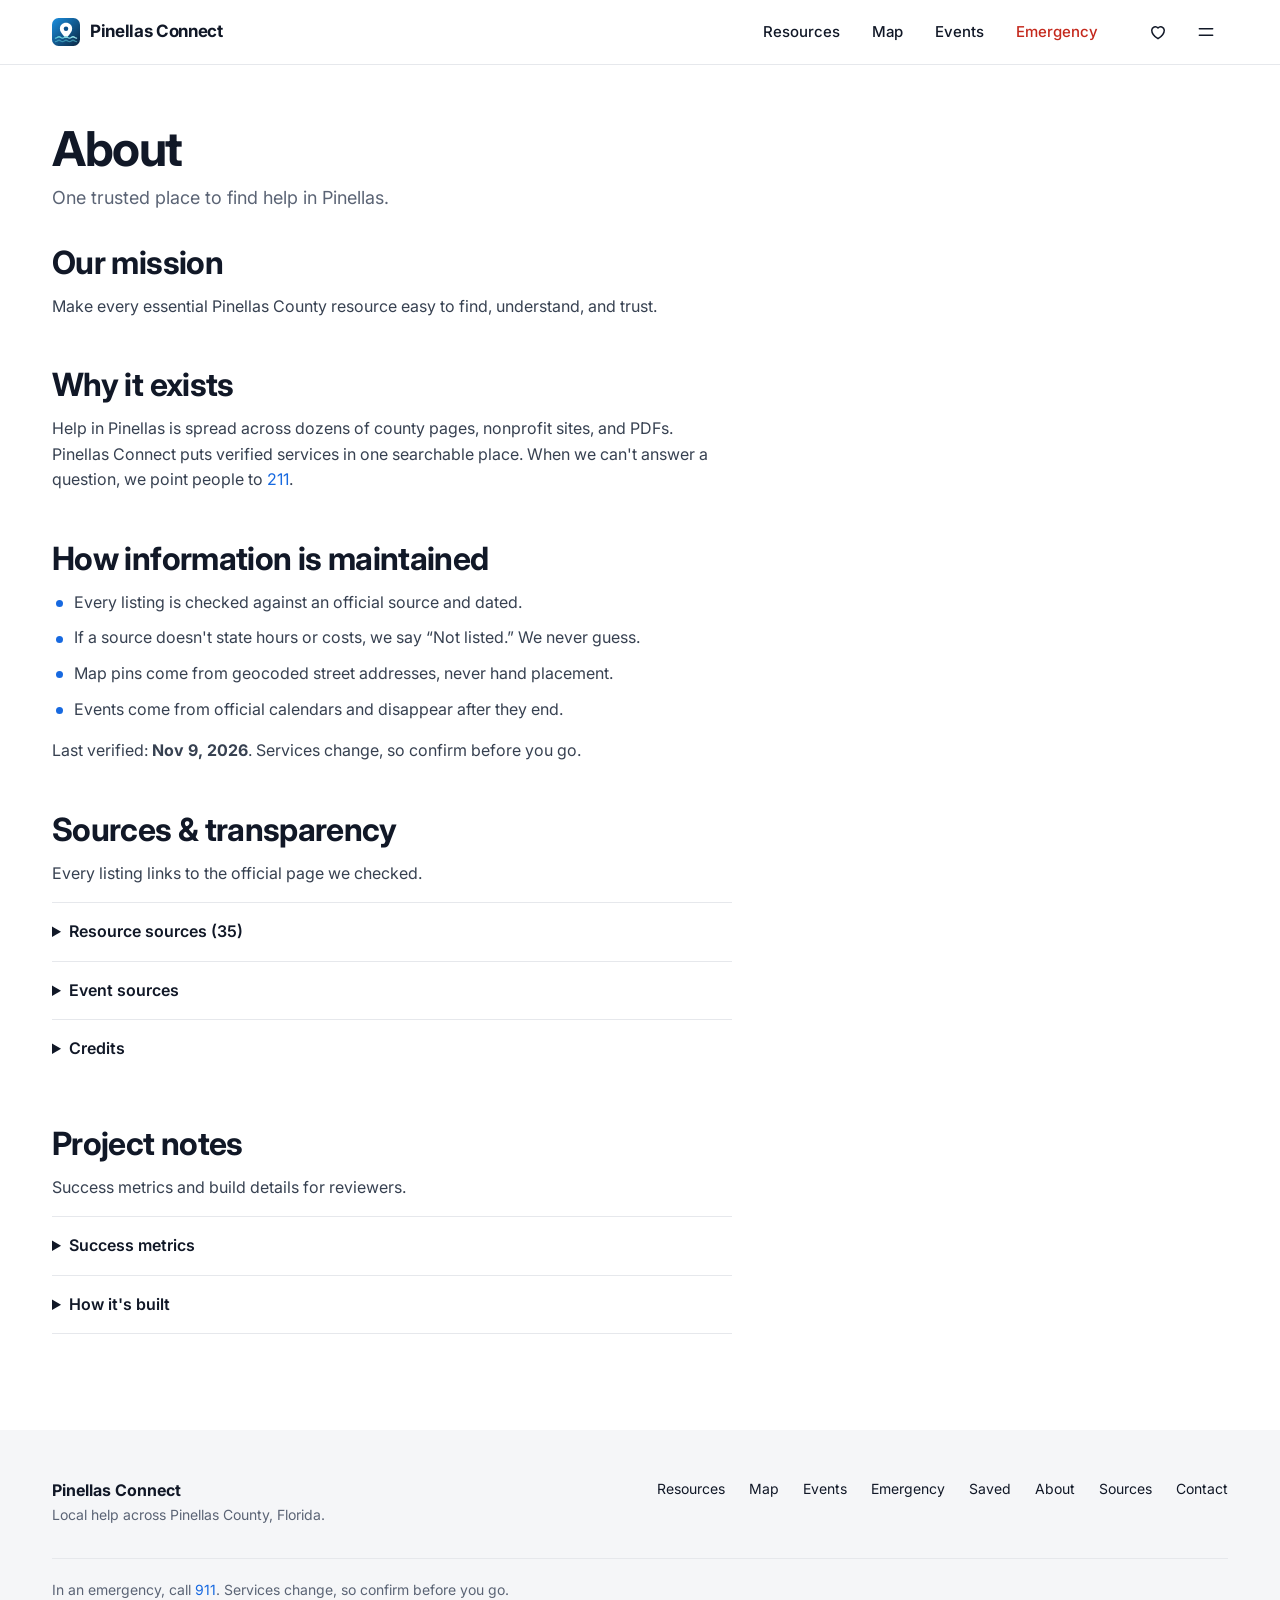
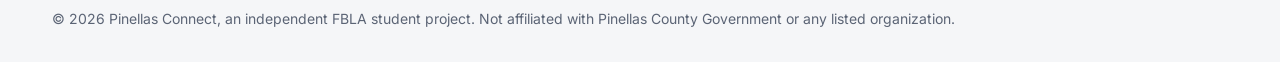
==== commit 7f4bef0c: "redign" ====
--- a/fbla-community-hub/about.html
+++ b/fbla-community-hub/about.html
@@ -3,299 +3,181 @@
 <head>
   <meta charset="UTF-8">
   <meta name="viewport" content="width=device-width, initial-scale=1.0">
-  <meta name="description" content="Our mission, how we verify information, design decisions, accessibility, success metrics, and sources.">
-  <meta name="theme-color" content="#fbfaf7">
+  <meta name="description" content="Why Pinellas Connect exists and how its information is verified.">
+  <meta name="theme-color" content="#ffffff">
   <title>About | Pinellas Connect</title>
   <link rel="icon" href="images/logo.svg" type="image/svg+xml">
   <link rel="preconnect" href="https://fonts.googleapis.com">
   <link rel="preconnect" href="https://fonts.gstatic.com" crossorigin>
   <link href="https://fonts.googleapis.com/css2?family=Inter:wght@400;500;600;700&display=swap" rel="stylesheet">
-  
   <link rel="stylesheet" href="css/styles.css">
 </head>
 <body>
   <a class="skip-link" href="#main">Skip to main content</a>
 
-  <!-- ===== Help bar (same on every page) ===== -->
-  <div class="help-bar">
-    <div class="container">
-      <p><strong>Need help now?</strong>
-        Emergency <a href="tel:911">911</a> ·
-        Crisis line (call or text) <a href="tel:988">988</a> ·
-        Local services <a href="tel:211">211</a></p>
-      <p><a class="help-storm" href="emergency.html">Hurricane &amp; evacuation info →</a></p>
-    </div>
-  </div>
-
-  <!-- ===== Header and navigation (same on every page) ===== -->
   <header class="site-header">
     <div class="container header-inner">
-      <a class="logo" href="index.html">
-        <img src="images/logo.svg" alt="" width="32" height="32">
-        <span>Pinellas <strong>Connect</strong></span>
-      </a>
-      <button id="menu-button" class="menu-button" type="button" aria-expanded="false" aria-controls="main-nav">
-        <span aria-hidden="true">☰</span> Menu
-      </button>
-      <nav id="main-nav" class="main-nav" aria-label="Main">
+      <a class="logo" href="index.html"><img src="images/logo.svg" alt="" width="28" height="28">Pinellas Connect</a>
+      <nav class="nav-links" aria-label="Main">
+        <a href="resources.html">Resources</a>
+        <a href="map.html">Map</a>
+        <a href="events.html">Events</a>
+        <a class="nav-emergency" href="emergency.html">Emergency</a>
+      </nav>
+      <div class="header-actions">
+        <a class="icon-button" href="saved.html"><span data-icon="heart"></span><span class="visually-hidden">Saved resources</span><span id="saved-count" class="count-badge" hidden>0</span></a>
+        <button id="menu-button" class="icon-button" type="button" aria-expanded="false" aria-controls="menu-panel" aria-label="Menu"><span data-icon="menu"></span></button>
+      </div>
+    </div>
+    <div id="menu-panel" class="menu-panel" hidden>
+      <nav class="container" aria-label="Menu">
         <ul>
-          <li><a href="index.html">Home</a></li>
-          <li><a href="resources.html">Resources</a></li>
-          <li><a href="map.html">Map</a></li>
-          <li><a href="events.html">Events</a></li>
-          <li><a class="nav-emergency" href="emergency.html"><span class="nav-dot" aria-hidden="true"></span>Hurricane &amp; Emergency</a></li>
-          <li><a href="saved.html">Saved <span id="saved-count" class="count-badge" hidden>0</span></a></li>
-          <li><a href="about.html" aria-current="page">About</a></li>
+          <li class="menu-primary"><a href="resources.html">Resources</a></li>
+          <li class="menu-primary"><a href="map.html">Map</a></li>
+          <li class="menu-primary"><a href="events.html">Events</a></li>
+          <li class="menu-primary"><a class="nav-emergency" href="emergency.html">Hurricane &amp; Emergency</a></li>
+          <li><a href="saved.html">Saved</a></li>
+          <li><a href="about.html">About</a></li>
           <li><a href="contact.html">Contact</a></li>
         </ul>
-        <button id="text-size-button" class="text-size-button" type="button" aria-pressed="false">
-          <span aria-hidden="true">A+</span> Larger text
-        </button>
+        <div class="menu-footer">
+          <button id="text-size-button" class="button button-small button-secondary" type="button" aria-pressed="false">Larger text</button>
+        </div>
       </nav>
     </div>
   </header>
 
   <main id="main">
-    <section class="page-header">
-      <div class="container">
-        <p class="eyebrow">About Pinellas Connect</p>
-        <h1>One trusted place to find help in Pinellas.</h1>
-        <p>Our mission is to make every essential Pinellas County resource easy to find, easy to understand, and easy to trust, for every resident.</p>
+    <div class="container" style="padding-bottom:var(--space)">
+      <div class="page-head">
+        <h1>About</h1>
+        <p>One trusted place to find help in Pinellas.</p>
       </div>
-    </section>
 
-    <section class="section">
-      <div class="container two-column">
-        <div class="prose reveal">
-          <h2>The problem we solve</h2>
-          <p>Pinellas County has strong safety-net services, but information about them is spread across dozens of county pages, nonprofit websites, PDFs, and social posts. Someone facing an eviction, a lost job, or a hurricane evacuation shouldn't have to search all of them.</p>
-          <p>Pinellas Connect brings verified food, housing, health, job, transportation, senior, disability, family, veteran, financial, and emergency resources into one searchable, mobile-friendly site with a map. When our directory can't answer a question, we point people to <a href="tel:211">211</a> (First Contact), which helps 24 hours a day.</p>
-        </div>
-        <div class="prose reveal">
-          <h2>Who we serve</h2>
-          <ul class="check-list">
-            <li><strong>Families</strong> looking for food, child care, and school resources</li>
-            <li><strong>Seniors and caregivers</strong> who benefit from larger text and simple navigation</li>
-            <li><strong>Job seekers and students</strong> searching for training and work</li>
-            <li><strong>Veterans</strong> navigating benefits and health care</li>
-            <li><strong>New residents</strong> learning what the county offers</li>
-            <li><strong>Caseworkers and volunteers</strong> who refer others to services</li>
+      <div class="prose">
+        <h2>Our mission</h2>
+        <p>Make every essential Pinellas County resource easy to find, understand, and trust.</p>
+
+        <h2>Why it exists</h2>
+        <p>Help in Pinellas is spread across dozens of county pages, nonprofit sites, and PDFs. Pinellas Connect puts verified services in one searchable place. When we can't answer a question, we point people to <a href="tel:211">211</a>.</p>
+
+        <h2>How information is maintained</h2>
+        <ul class="points">
+          <li>Every listing is checked against an official source and dated.</li>
+          <li>If a source doesn't state hours or costs, we say “Not listed.” We never guess.</li>
+          <li>Map pins come from geocoded street addresses, never hand placement.</li>
+          <li>Events come from official calendars and disappear after they end.</li>
+        </ul>
+        <p style="margin-top:16px">Last verified: <strong class="js-verified"></strong>. Services change, so confirm before you go.</p>
+
+        <h2 id="sources">Sources &amp; transparency</h2>
+        <p style="margin-bottom:16px">Every listing links to the official page we checked.</p>
+        <details>
+          <summary>Resource sources (<span id="source-count"></span>)</summary>
+          <div class="table-wrap">
+            <table>
+              <caption class="visually-hidden">Source page and verification date for each resource</caption>
+              <thead><tr><th scope="col">Resource</th><th scope="col">Source</th><th scope="col">Verified</th></tr></thead>
+              <tbody id="data-sources"></tbody>
+            </table>
+          </div>
+        </details>
+        <details>
+          <summary>Event sources</summary>
+          <div class="table-wrap">
+            <table>
+              <caption class="visually-hidden">Source for each event</caption>
+              <thead><tr><th scope="col">Event</th><th scope="col">Listing</th><th scope="col">Verified</th></tr></thead>
+              <tbody id="event-sources"></tbody>
+            </table>
+          </div>
+        </details>
+        <details>
+          <summary>Credits</summary>
+          <ul class="points">
+            <li>Map: Leaflet 1.9.4 (BSD-2-Clause). Map data © OpenStreetMap contributors (ODbL).</li>
+            <li>Geocoding: OpenStreetMap Nominatim and the U.S. Census Bureau Geocoder.</li>
+            <li>Font: Inter by Rasmus Andersson (SIL Open Font License).</li>
+            <li>Logo and icons: original work for this project.</li>
+            <li>Independent FBLA student project. Not affiliated with Pinellas County Government or any listed organization.</li>
           </ul>
-        </div>
-      </div>
-    </section>
+        </details>
 
-    <!-- ===== Verification ===== -->
-    <section class="section section-sand" id="verification">
-      <div class="container">
-        <div class="section-heading reveal">
-          <h2>How we verify information</h2>
-          <p>People may rely on this site for essential needs, so accuracy came before everything else.</p>
-        </div>
-        <ul class="trust-grid reveal">
-          <li class="trust-item"><h3>Official sources only</h3><p>Each listing was checked against the organization's own website or an official government page (pinellas.gov, floridahealth.gov, va.gov, myflfamilies.com). Directory and review sites were never used as the source of truth.</p></li>
-          <li class="trust-item"><h3>Nothing invented</h3><p>If a source didn't state hours, costs, eligibility, or a service area, the listing says “Not listed.” Where sources disagreed (for example, PSTA's two fare tables), we say so and send people to the source.</p></li>
-          <li class="trust-item"><h3>Real coordinates</h3><p>Map pins come from geocoding each verified street address with OpenStreetMap Nominatim or the U.S. Census Bureau Geocoder. Places that couldn't be matched to a building aren't mapped.</p></li>
-        </ul>
-        <div class="disclaimer reveal">
-          <span data-icon="info"></span>
-          <p>All listings were last verified on <strong class="js-verified"></strong>. Services change, so please confirm with the organization before visiting. Events come from official calendars and are hidden automatically after they end.</p>
-        </div>
-      </div>
-    </section>
-
-    <!-- ===== Planning process ===== -->
-    <section class="section">
-      <div class="container">
-        <div class="section-heading reveal">
-          <h2>How we planned and built the site</h2>
-        </div>
-        <ol class="timeline reveal">
-          <li><h3>1. Research</h3><p>Identified Pinellas County's most-needed service categories and the official agencies behind them.</p></li>
-          <li><h3>2. Verify</h3><p>Checked every organization against official sources and recorded the date and source page.</p></li>
-          <li><h3>3. Plan</h3><p>Mapped a sitemap of eight pages and sketched phone-first wireframes, including a dedicated hurricane page.</p></li>
-          <li><h3>4. Design &amp; build</h3><p>Built a design system and wrote the site in plain HTML, CSS, and JavaScript, with all data in one file.</p></li>
-          <li><h3>5. Test</h3><p>Tested on phone, tablet, and desktop, checked color contrast, and used every feature with only a keyboard.</p></li>
-        </ol>
-      </div>
-    </section>
-
-    <!-- ===== Design decisions ===== -->
-    <section class="section section-white">
-      <div class="container">
-        <div class="section-heading reveal">
-          <h2>Design decisions</h2>
-          <p>An Apple-inspired approach: clarity first, content over decoration, and depth that helps people understand where they are.</p>
-        </div>
-        <div class="decision-grid reveal">
-          <article class="decision"><h3>Gulf Coast palette</h3><p>Deep Gulf blue, sea glass, and warm sand give the site a local identity without looking like a tourism site. Every text color meets the WCAG 2.2 contrast minimum of 4.5:1 <a href="#source-1">[1]</a>.</p></article>
-          <article class="decision"><h3>System typography</h3><p>We use the device's own system font (San Francisco on Apple devices) with Inter as a fallback. Both are clean and highly readable at every size.</p></article>
-          <article class="decision"><h3>Search first</h3><p>A single search bar with category and location sits at the top of the home page, because people scan the top of a page first <a href="#source-2">[2]</a>.</p></article>
-          <article class="decision"><h3>Emergencies are always one tap away</h3><p>911, 988, and 211 appear on every page, crisis lines are marked in red, and the hurricane page uses large, tappable phone tiles.</p></article>
-          <article class="decision"><h3>Map plus list</h3><p>The map is visual, but the list view shows the same results for keyboard, screen reader, and offline users.</p></article>
-          <article class="decision"><h3>Free, keyless map</h3><p>Google Maps requires an API key and a billing account. We used the open-source Leaflet library with OpenStreetMap tiles, which need neither.</p></article>
-        </div>
-      </div>
-    </section>
-
-    <!-- ===== Accessibility ===== -->
-    <section class="section">
-      <div class="container">
-        <div class="section-heading reveal">
-          <h2>Accessibility features</h2>
-          <p>Built to the Web Content Accessibility Guidelines (WCAG) 2.2 <a href="#source-1">[1]</a>.</p>
-        </div>
-        <ul class="check-list reveal">
-          <li>“Skip to main content” link and a visible focus ring on every control</li>
-          <li>Every feature works with a keyboard, including map pins and the details dialog</li>
-          <li>“Larger text” button that is remembered on every page</li>
-          <li>A list view for the map, so no information is only visual</li>
-          <li>Labels on every form field, with clear error messages</li>
-          <li>Live result counts announced to screen readers</li>
-          <li>Buttons and links at least 40–48 pixels tall for easy tapping</li>
-          <li>Animations turn off for people who prefer reduced motion</li>
-          <li>Accessible pop-up built with the HTML dialog element <a href="#source-3">[3]</a></li>
-        </ul>
-      </div>
-    </section>
-
-    <!-- ===== Metrics ===== -->
-    <section class="section section-white" id="metrics">
-      <div class="container">
-        <div class="section-heading reveal">
-          <h2>How we measure success</h2>
-          <p>These key performance indicators (KPIs) show whether residents are finding the help they need. The goals are our own targets for a launch.</p>
-        </div>
-        <div class="table-wrap">
-          <table class="kpi-table">
-            <caption class="visually-hidden">Success metrics and goals</caption>
-            <thead><tr><th scope="col">Metric</th><th scope="col">What it tells us</th><th scope="col">Our goal</th></tr></thead>
-            <tbody>
-              <tr><th scope="row">Search success rate</th><td>Share of searches that lead to opening a resource's details</td><td>70% or higher</td></tr>
-              <tr><th scope="row">Zero-result search rate</th><td>Searches that found nothing, which shows what's missing</td><td>Under 10%</td></tr>
-              <tr><th scope="row">Helpfulness rating</th><td>“Yes” votes on “Was this information helpful?”</td><td>80% or higher</td></tr>
-              <tr><th scope="row">Conversions</th><td>Phone taps, direction requests, and saved resources</td><td>Grow each month</td></tr>
-              <tr><th scope="row">Data freshness</th><td>Share of listings re-verified in the last 90 days</td><td>100%</td></tr>
-              <tr><th scope="row">Core Web Vitals</th><td>LCP, INP, and CLS page-speed measures <a href="#source-4">[4]</a></td><td>“Good”: LCP &lt; 2.5 s, INP &lt; 200 ms, CLS &lt; 0.1</td></tr>
-            </tbody>
-          </table>
-        </div>
-
-        <div class="metrics-demo">
-          <div class="metrics-demo-heading">
-            <div>
-              <h3>Live demo: metrics from this browser</h3>
-              <p class="muted">This prototype counts key actions using the browser's localStorage <a href="#source-5">[5]</a>.</p>
-            </div>
-            <button id="reset-metrics" class="button button-small button-quiet" type="button">Reset demo metrics</button>
+        <h2 id="metrics">Project notes</h2>
+        <p style="margin-bottom:16px">Success metrics and build details for reviewers.</p>
+        <details>
+          <summary>Success metrics</summary>
+          <div class="table-wrap">
+            <table>
+              <caption class="visually-hidden">Success metrics and goals</caption>
+              <thead><tr><th scope="col">Metric</th><th scope="col">Goal</th></tr></thead>
+              <tbody>
+                <tr><th scope="row">Zero-result search rate</th><td>Under 10%</td></tr>
+                <tr><th scope="row">“Helpful” rating on details</th><td>80% or higher</td></tr>
+                <tr><th scope="row">Listings re-verified in 90 days</th><td>100%</td></tr>
+                <tr><th scope="row">Core Web Vitals</th><td>LCP &lt; 2.5 s, INP &lt; 200 ms, CLS &lt; 0.1</td></tr>
+              </tbody>
+            </table>
           </div>
-          <div class="rate-boxes">
-            <p class="rate-box"><span id="zero-rate" class="stat-number">—</span> zero-result search rate</p>
-            <p class="rate-box"><span id="helpful-rate" class="stat-number">—</span> helpfulness rating</p>
-          </div>
+          <p class="muted" style="margin-bottom:12px">Live counts from this browser (stored in localStorage): zero-result rate <strong id="zero-rate">—</strong>, helpful rating <strong id="helpful-rate">—</strong>.</p>
           <div class="table-wrap">
-            <table class="kpi-table">
+            <table>
               <caption class="visually-hidden">Actions counted in this browser</caption>
               <thead><tr><th scope="col">Action</th><th scope="col">Count</th></tr></thead>
               <tbody id="metrics-body"></tbody>
             </table>
           </div>
-        </div>
+          <button id="reset-metrics" class="button button-small button-secondary" type="button">Reset counts</button>
+        </details>
+        <details>
+          <summary>How it's built</summary>
+          <ul class="points">
+            <li>Plain HTML, CSS, and JavaScript. No framework or build step.</li>
+            <li>All listings live in one data file, so every page stays in sync.</li>
+            <li>Built to WCAG 2.2 AA: keyboard access, visible focus, labeled fields, list view for the map, reduced-motion support.</li>
+            <li>Leaflet with OpenStreetMap tiles: free, with no API key.</li>
+          </ul>
+        </details>
       </div>
-    </section>
-
-    <!-- ===== Sources ===== -->
-    <section class="section" id="sources">
-      <div class="container">
-        <div class="section-heading">
-          <h2>Sources and credits</h2>
-          <p>Every resource and event links to the official page we checked.</p>
-        </div>
-
-        <h3>Resource data sources</h3>
-        <div class="table-wrap">
-          <table class="kpi-table">
-            <caption class="visually-hidden">Source page and verification date for each resource</caption>
-            <thead><tr><th scope="col">Resource</th><th scope="col">Official source</th><th scope="col">Verified</th></tr></thead>
-            <tbody id="data-sources"></tbody>
-          </table>
-        </div>
-
-        <h3>Event sources</h3>
-        <div class="table-wrap">
-          <table class="kpi-table">
-            <caption class="visually-hidden">Source for each event</caption>
-            <thead><tr><th scope="col">Event</th><th scope="col">Official listing</th><th scope="col">Verified</th></tr></thead>
-            <tbody id="event-sources"></tbody>
-          </table>
-        </div>
-
-        <h3>Design and technical references</h3>
-        <ol class="sources">
-          <li id="source-1">World Wide Web Consortium (W3C). “Web Content Accessibility Guidelines (WCAG) 2.2.” https://www.w3.org/TR/WCAG22/</li>
-          <li id="source-2">Nielsen Norman Group. “F-Shaped Pattern of Reading on the Web.” https://www.nngroup.com/articles/f-shaped-pattern-reading-web-content/</li>
-          <li id="source-3">MDN Web Docs. “&lt;dialog&gt;: The Dialog element.” https://developer.mozilla.org/en-US/docs/Web/HTML/Element/dialog</li>
-          <li id="source-4">Google, web.dev. “Web Vitals.” https://web.dev/articles/vitals</li>
-          <li id="source-5">MDN Web Docs. “Window: localStorage property.” https://developer.mozilla.org/en-US/docs/Web/API/Window/localStorage</li>
-        </ol>
-
-        <h3>Credits</h3>
-        <ul class="credits">
-          <li>Map library: Leaflet 1.9.4 (BSD-2-Clause license), https://leafletjs.com</li>
-          <li>Map data and tiles © OpenStreetMap contributors (ODbL).</li>
-          <li>Geocoding: OpenStreetMap Nominatim and the U.S. Census Bureau Geocoder.</li>
-          <li>Font: Inter by Rasmus Andersson (SIL Open Font License) via Google Fonts, with the device's system font first.</li>
-          <li>Logo and icons: original artwork created for this project.</li>
-          <li>Pinellas Connect is an independent student project for the FBLA Website Design event. It is not affiliated with Pinellas County Government or any organization listed.</li>
-        </ul>
-      </div>
-    </section>
+    </div>
   </main>
 
-  <!-- ===== Footer (same on every page) ===== -->
+  <dialog id="details-dialog" aria-labelledby="dialog-title">
+    <div class="dialog-inner">
+      <button id="close-dialog" class="icon-button close-button" type="button" aria-label="Close details"><span data-icon="close"></span></button>
+      <div id="dialog-content"></div>
+    </div>
+  </dialog>
+
   <footer class="site-footer">
     <div class="container">
-      <div class="footer-grid">
+      <div class="footer-inner">
         <div>
-          <p class="footer-logo">Pinellas <strong>Connect</strong></p>
-          <p>Trusted local services, programs, and support across Pinellas County, Florida, verified against official sources.</p>
+          <p class="footer-logo">Pinellas Connect</p>
+          <p>Local help across Pinellas County, Florida.</p>
         </div>
-        <nav aria-label="Find help">
-          <h2>Find help</h2>
-          <ul>
-            <li><a href="resources.html">Resource Directory</a></li>
-            <li><a href="map.html">Resource Map</a></li>
-            <li><a href="events.html">Community Events</a></li>
-            <li><a href="emergency.html">Hurricane &amp; Emergency</a></li>
-          </ul>
-        </nav>
-        <nav aria-label="Your list">
-          <h2>Your list</h2>
-          <ul>
-            <li><a href="saved.html">Saved Resources</a></li>
-            <li><a href="contact.html">Suggest a Resource</a></li>
-            <li><a href="contact.html">Report Outdated Info</a></li>
-          </ul>
-        </nav>
-        <nav aria-label="About this site">
-          <h2>About</h2>
-          <ul>
-            <li><a href="about.html">Our Mission</a></li>
-            <li><a href="about.html#verification">How We Verify</a></li>
-            <li><a href="about.html#sources">Sources &amp; Credits</a></li>
+        <nav aria-label="Footer">
+          <ul class="footer-links">
+            <li><a href="resources.html">Resources</a></li>
+            <li><a href="map.html">Map</a></li>
+            <li><a href="events.html">Events</a></li>
+            <li><a href="emergency.html">Emergency</a></li>
+            <li><a href="saved.html">Saved</a></li>
+            <li><a href="about.html">About</a></li>
+            <li><a href="about.html#sources">Sources</a></li>
+            <li><a href="contact.html">Contact</a></li>
           </ul>
         </nav>
       </div>
       <div class="footer-bottom">
-        <p><strong>Please confirm before you go.</strong> Listings were checked against official sources on the date shown on each one, but hours and services change. Contact the organization directly to confirm. In an emergency, call 911.</p>
-        <p>© <span class="js-year">2026</span> Pinellas Connect, an independent student project for the FBLA Website Design event. Not affiliated with Pinellas County Government or any organization listed.</p>
+        <p>In an emergency, call <a href="tel:911">911</a>. Services change, so confirm before you go.</p>
+        <p>&copy; <span class="js-year">2026</span> Pinellas Connect, an independent FBLA student project. Not affiliated with Pinellas County Government or any listed organization.</p>
       </div>
     </div>
   </footer>
 
   <script src="js/data.js"></script>
   <script src="js/main.js"></script>
-  
   <script src="js/about.js"></script>
 </body>
 </html>
--- a/fbla-community-hub/css/styles.css
+++ b/fbla-community-hub/css/styles.css
@@ -1,1263 +1,446 @@
 /* =========================================================
-   styles.css — One stylesheet for every page.
-   Design language: Apple-inspired clarity (big confident type,
-   generous white space, frosted glass, soft depth) with a
-   Gulf Coast palette of deep water blue, sea glass, and warm sand.
-   Mobile-first: base styles are for phones; @media sections add
-   tablet (700px+) and desktop (1024px+) layouts.
+   styles.css: one stylesheet for every page.
+   White, minimal, consistent. Mobile-first; layouts widen at
+   700px (tablet) and 1024px (desktop).
    ========================================================= */
-
 
 /* ---------- 1. Design tokens ---------- */
 :root {
-  --ink: #1d1d1f;            /* main text */
-  --ink-2: #3a3a3c;          /* secondary headings */
-  --muted: #5e5e63;          /* supporting text (5.3:1 on sand) */
-  --blue: #0066cc;           /* links and buttons (5.7:1 with white) */
-  --blue-hover: #0055ab;
-  --navy: #0b2540;           /* deep Gulf water */
-  --navy-2: #12385e;
-  --sea: #5ac8d8;            /* sea glass (decorative only) */
-  --sea-soft: #e3f4f6;
-  --sand: #f5f1e8;           /* warm sand sections */
-  --bg: #fbfaf7;             /* warm white page */
-  --surface: #ffffff;
-  --line: rgba(29, 29, 31, 0.1);
-  --danger: #c4281c;         /* emergency red (6.4:1 with white) */
-  --danger-soft: #fdecea;
-  --success: #1f7a3a;
-
-  --radius-s: 12px;
-  --radius: 20px;
-  --radius-l: 28px;
-  --shadow-s: 0 1px 2px rgba(11, 37, 64, 0.06), 0 2px 8px rgba(11, 37, 64, 0.05);
-  --shadow: 0 2px 6px rgba(11, 37, 64, 0.05), 0 12px 32px rgba(11, 37, 64, 0.08);
-  --shadow-l: 0 8px 24px rgba(11, 37, 64, 0.08), 0 30px 60px rgba(11, 37, 64, 0.12);
-  --ease: cubic-bezier(0.25, 0.1, 0.25, 1);
-  --font: -apple-system, BlinkMacSystemFont, "SF Pro Text", "Inter", "Segoe UI", Roboto, Helvetica, Arial, sans-serif;
-  --font-display: -apple-system, BlinkMacSystemFont, "SF Pro Display", "Inter", "Segoe UI", Roboto, Helvetica, Arial, sans-serif;
-}
-
+  --bg: #ffffff;
+  --bg-2: #f5f6f8;          /* light gray sections */
+  --ink: #111827;           /* main text */
+  --muted: #5b6475;         /* secondary text (5.9:1 on white, 5.5:1 on gray) */
+  --blue: #1769e0;          /* links, buttons, selected states */
+  --blue-dark: #1155b8;
+  --blue-soft: #eaf2fd;
+  --coast: #dceceb;         /* soft coastal accent */
+  --line: #e6e8ec;
+  --danger: #c4281c;
+  --danger-soft: #fdf0ef;
+
+  --radius-s: 10px;
+  --radius: 16px;
+  --radius-l: 24px;
+  --shadow: 0 1px 2px rgba(17, 24, 39, .04), 0 4px 16px rgba(17, 24, 39, .06);
+  --shadow-l: 0 2px 6px rgba(17, 24, 39, .05), 0 16px 40px rgba(17, 24, 39, .10);
+  --ease: cubic-bezier(.25, .1, .25, 1);
+
+  --max: 1240px;
+  --gutter: 16px;
+  --space: 64px;            /* vertical section spacing */
+  --font: "Inter", -apple-system, BlinkMacSystemFont, "Segoe UI", Roboto, Helvetica, Arial, sans-serif;
+}
+@media (min-width: 700px) { :root { --gutter: 32px; --space: 96px; } }
 
 /* ---------- 2. Base ---------- */
 *, *::before, *::after { box-sizing: border-box; }
-
-html {
-  font-size: 100%;
-  scroll-behavior: smooth;
-  -webkit-text-size-adjust: 100%;
-}
+html { -webkit-text-size-adjust: 100%; scroll-behavior: smooth; }
 html.large-text { font-size: 118.75%; }
-
 body {
   margin: 0;
   font-family: var(--font);
-  font-size: 1.0625rem;
-  line-height: 1.55;
+  font-size: 1rem;
+  line-height: 1.6;
   color: var(--ink);
   background: var(--bg);
   -webkit-font-smoothing: antialiased;
-  text-rendering: optimizeLegibility;
-}
-
-h1, h2, h3 {
-  font-family: var(--font-display);
-  color: var(--ink);
-  line-height: 1.1;
-  letter-spacing: -0.022em;
-  margin: 0 0 0.5em;
-  font-weight: 700;
-}
-h1 { font-size: clamp(2.4rem, 7vw, 4.6rem); letter-spacing: -0.035em; line-height: 1.04; }
-h2 { font-size: clamp(1.75rem, 4vw, 2.75rem); }
-h3 { font-size: 1.2rem; letter-spacing: -0.012em; line-height: 1.25; }
-
-p { margin: 0 0 1rem; }
-a { color: var(--blue); text-underline-offset: 0.18em; }
-a:hover { color: var(--blue-hover); }
-img { max-width: 100%; height: auto; display: block; }
-strong { font-weight: 600; }
-
-.icon { width: 1.15em; height: 1.15em; flex-shrink: 0; vertical-align: -0.2em; }
-
-.container {
-  width: 100%;
-  max-width: 1120px;
-  margin: 0 auto;
-  padding: 0 1rem;
-}
-
+}
+img, svg { display: block; max-width: 100%; }
+a { color: var(--blue); text-decoration: none; }
+a:hover { text-decoration: underline; }
+h1, h2, h3 { margin: 0; line-height: 1.15; letter-spacing: -0.02em; font-weight: 700; }
+h1 { font-size: clamp(2rem, 4.5vw, 3rem); letter-spacing: -0.03em; }
+h2 { font-size: clamp(1.5rem, 2.6vw, 2rem); }
+h3 { font-size: 1.0625rem; font-weight: 600; letter-spacing: -0.01em; }
+p { margin: 0; }
+ul, ol { margin: 0; padding: 0; list-style: none; }
+button, input, select, textarea { font: inherit; color: inherit; }
+button { cursor: pointer; }
+
+:focus-visible { outline: 3px solid var(--blue); outline-offset: 2px; border-radius: 6px; }
+
+.icon { width: 1.25em; height: 1.25em; flex: none; }
 .muted { color: var(--muted); }
-
-
-/* ---------- 3. Accessibility helpers ---------- */
-:focus-visible {
-  outline: 3px solid var(--blue);
-  outline-offset: 3px;
-  border-radius: 6px;
-}
-
 .visually-hidden {
-  position: absolute !important;
-  width: 1px; height: 1px;
-  overflow: hidden;
-  clip: rect(0 0 0 0);
-  white-space: nowrap;
-}
-
+  position: absolute !important; width: 1px; height: 1px; padding: 0; margin: -1px;
+  overflow: hidden; clip: rect(0 0 0 0); white-space: nowrap; border: 0;
+}
 .skip-link {
-  position: absolute;
-  left: 1rem; top: -100px;
-  z-index: 1000;
-  padding: 0.75rem 1.1rem;
-  background: var(--navy);
-  color: #fff;
-  font-weight: 600;
-  border-radius: 999px;
-}
-.skip-link:focus { top: 0.75rem; color: #fff; }
-
-.print-only { display: none; }
-
-
-/* ---------- 4. Help bar ---------- */
-.help-bar {
-  background: var(--navy);
-  color: #e8eef5;
-  font-size: 0.875rem;
-}
-.help-bar .container {
-  display: flex;
-  flex-wrap: wrap;
-  align-items: center;
-  justify-content: center;
-  gap: 0.25rem 1rem;
-  padding-top: 0.5rem;
-  padding-bottom: 0.5rem;
-  text-align: center;
-}
-.help-bar p { margin: 0; }
-.help-bar a { color: #fff; font-weight: 600; }
-.help-bar a:hover { color: var(--sea); }
-.help-bar .help-storm { color: #ffd27a; }
-
-
-/* ---------- 5. Header (frosted glass) ---------- */
+  position: absolute; left: 16px; top: -60px; z-index: 100;
+  background: var(--ink); color: #fff; padding: 10px 16px; border-radius: var(--radius-s);
+}
+.skip-link:focus { top: 12px; }
+
+/* ---------- 3. Layout ---------- */
+.container { width: 100%; max-width: var(--max); margin: 0 auto; padding: 0 var(--gutter); }
+.section { padding: var(--space) 0; }
+.section-gray { background: var(--bg-2); }
+.section-head { display: flex; align-items: end; justify-content: space-between; gap: 16px; margin-bottom: 32px; }
+.section-head p { color: var(--muted); margin-top: 6px; }
+.page-head { padding: 56px 0 32px; }
+.page-head p { color: var(--muted); font-size: 1.125rem; margin-top: 8px; }
+.eyebrow { font-size: .8125rem; font-weight: 600; letter-spacing: .08em; text-transform: uppercase; color: var(--muted); margin-bottom: 12px; }
+.grid { display: grid; gap: 20px; grid-template-columns: repeat(auto-fill, minmax(280px, 1fr)); }
+main { animation: page-in .5s var(--ease) both; }
+
+/* ---------- 4. Header and menu ---------- */
 .site-header {
-  position: sticky;
-  top: 0;
-  z-index: 500;
-  background: rgba(251, 250, 247, 0.78);
-  -webkit-backdrop-filter: saturate(180%) blur(20px);
-  backdrop-filter: saturate(180%) blur(20px);
+  position: sticky; top: 0; z-index: 50;
+  background: rgba(255, 255, 255, .92);
+  -webkit-backdrop-filter: saturate(180%) blur(16px);
+  backdrop-filter: saturate(180%) blur(16px);
   border-bottom: 1px solid var(--line);
 }
-
-.header-inner {
-  display: flex;
-  align-items: center;
-  justify-content: space-between;
-  min-height: 60px;
-  gap: 1rem;
-}
-
-.logo {
-  display: inline-flex;
-  align-items: center;
-  gap: 0.55rem;
-  color: var(--ink);
-  text-decoration: none;
-  font-weight: 600;
-  font-size: 1.08rem;
-  letter-spacing: -0.015em;
-}
-.logo img { width: 32px; height: 32px; }
-.logo strong { color: var(--blue); font-weight: 700; }
-.logo:hover { color: var(--ink); }
-
-.menu-button {
-  display: inline-flex;
-  align-items: center;
-  gap: 0.4rem;
-  min-height: 44px;
-  padding: 0 1rem;
-  border: 1px solid var(--line);
-  border-radius: 999px;
-  background: var(--surface);
-  font: inherit;
-  font-size: 0.95rem;
-  font-weight: 500;
-  color: var(--ink);
-  cursor: pointer;
-}
-
-.main-nav {
-  display: none;
-  position: absolute;
-  top: 100%;
-  left: 0; right: 0;
-  padding: 0.5rem 1rem 1.25rem;
-  background: rgba(251, 250, 247, 0.97);
-  -webkit-backdrop-filter: blur(20px);
-  backdrop-filter: blur(20px);
-  border-bottom: 1px solid var(--line);
-  box-shadow: var(--shadow);
-}
-.main-nav.open { display: block; animation: drop 0.25s var(--ease); }
-
-@keyframes drop {
-  from { opacity: 0; transform: translateY(-6px); }
-  to { opacity: 1; transform: none; }
-}
-
-.main-nav ul { list-style: none; margin: 0; padding: 0; }
-.main-nav a {
-  display: flex;
-  align-items: center;
-  gap: 0.4rem;
-  min-height: 48px;
-  padding: 0 0.25rem;
-  color: var(--ink);
-  text-decoration: none;
-  font-size: 1.05rem;
-  border-bottom: 1px solid var(--line);
-}
-.main-nav a:hover { color: var(--blue); }
-.main-nav a[aria-current="page"] { color: var(--blue); font-weight: 600; }
-.main-nav .nav-emergency { color: var(--danger); font-weight: 600; }
-
-.nav-dot {
-  width: 7px; height: 7px;
-  border-radius: 50%;
-  background: var(--danger);
-}
-
+.header-inner { display: flex; align-items: center; gap: 24px; height: 64px; }
+.logo { display: flex; align-items: center; gap: 10px; color: var(--ink); font-weight: 700; letter-spacing: -0.02em; font-size: 1.0625rem; }
+.logo:hover { text-decoration: none; }
+.nav-links { display: none; gap: 4px; margin-left: auto; }
+.nav-links a, .menu-panel a {
+  color: var(--ink); font-weight: 500; font-size: .9375rem;
+  padding: 8px 14px; border-radius: 999px; transition: background .2s var(--ease);
+}
+.nav-links a:hover, .menu-panel a:hover { background: var(--bg-2); text-decoration: none; }
+.nav-links a[aria-current="page"] { background: var(--bg-2); }
+.nav-links .nav-emergency, .menu-panel .nav-emergency { color: var(--danger); }
+.header-actions { display: flex; gap: 4px; margin-left: auto; }
+.nav-links + .header-actions { margin-left: 0; }
+.icon-button {
+  position: relative; display: inline-grid; place-items: center;
+  width: 44px; height: 44px; border-radius: 999px; border: 0; background: none; color: var(--ink);
+  transition: background .2s var(--ease);
+}
+.icon-button:hover { background: var(--bg-2); text-decoration: none; }
+.icon-button[aria-current="page"] { color: var(--blue); }
 .count-badge {
-  display: inline-grid;
-  place-items: center;
-  min-width: 1.35rem;
-  height: 1.35rem;
-  padding: 0 0.35rem;
-  border-radius: 999px;
-  background: var(--blue);
-  color: #fff;
-  font-size: 0.75rem;
-  font-weight: 600;
+  position: absolute; top: 4px; right: 2px; min-width: 18px; height: 18px; padding: 0 5px;
+  border-radius: 999px; background: var(--blue); color: #fff; font-size: .6875rem; font-weight: 700;
+  display: grid; place-items: center;
 }
 .count-badge[hidden] { display: none; }
-
-.text-size-button {
-  margin-top: 0.85rem;
-  min-height: 44px;
-  padding: 0 1rem;
-  border: 1px solid var(--line);
-  border-radius: 999px;
-  background: var(--surface);
-  font: inherit;
-  font-size: 0.9rem;
-  font-weight: 500;
-  color: var(--ink);
-  cursor: pointer;
-}
-.text-size-button[aria-pressed="true"] { background: var(--ink); color: #fff; border-color: var(--ink); }
-
-
-/* ---------- 6. Buttons, chips, tags ---------- */
+.menu-panel { border-top: 1px solid var(--line); background: #fff; animation: drop .25s var(--ease); }
+.menu-panel[hidden] { display: none; }
+.menu-panel ul { display: grid; gap: 2px; padding: 12px 0; }
+.menu-panel a { display: block; padding: 12px 14px; border-radius: var(--radius-s); font-size: 1rem; }
+.menu-panel a[aria-current="page"] { color: var(--blue); }
+.menu-footer { border-top: 1px solid var(--line); padding: 12px 0 16px; }
+@media (min-width: 900px) {
+  .nav-links { display: flex; }
+  .menu-primary { display: none; }
+}
+
+/* ---------- 5. Buttons and inputs ---------- */
 .button {
-  display: inline-flex;
-  align-items: center;
-  justify-content: center;
-  gap: 0.45rem;
-  min-height: 48px;
-  padding: 0 1.4rem;
-  border: 0;
-  border-radius: 999px;
-  background: var(--blue);
-  color: #fff;
-  font: inherit;
-  font-size: 1rem;
-  font-weight: 500;
-  text-decoration: none;
-  cursor: pointer;
-  transition: background 0.2s var(--ease), transform 0.2s var(--ease), box-shadow 0.2s var(--ease);
-}
-.button:hover { background: var(--blue-hover); color: #fff; }
-.button:active { transform: scale(0.98); }
-
-.button-small { min-height: 40px; padding: 0 1.05rem; font-size: 0.92rem; }
-.button-quiet { background: rgba(0, 102, 204, 0.08); color: var(--blue); }
-.button-quiet:hover { background: rgba(0, 102, 204, 0.15); color: var(--blue-hover); }
-.button-light { background: #fff; color: var(--navy); }
-.button-light:hover { background: #eef4fa; color: var(--navy); }
-.button-ghost-light { background: rgba(255, 255, 255, 0.14); color: #fff; }
-.button-ghost-light:hover { background: rgba(255, 255, 255, 0.24); color: #fff; }
-.button-danger { background: var(--danger); }
-.button-danger:hover { background: #a51f15; }
-
-.text-link {
-  display: inline-flex;
-  align-items: center;
-  gap: 0.3rem;
-  font-weight: 500;
-  text-decoration: none;
-}
-.text-link:hover { text-decoration: underline; }
-.text-link .icon { transition: transform 0.2s var(--ease); }
-.text-link:hover .icon { transform: translateX(3px); }
-
-.chips {
-  display: flex;
-  gap: 0.5rem;
-  overflow-x: auto;
-  padding: 0.25rem 0.1rem 0.75rem;
-  scrollbar-width: thin;
-}
-.chip {
-  display: inline-flex;
-  align-items: center;
-  gap: 0.4rem;
-  flex-shrink: 0;
-  min-height: 40px;
-  padding: 0 0.95rem;
-  border: 1px solid var(--line);
-  border-radius: 999px;
-  background: var(--surface);
-  color: var(--ink);
-  font: inherit;
-  font-size: 0.92rem;
-  font-weight: 500;
-  cursor: pointer;
-  transition: background 0.2s var(--ease), color 0.2s var(--ease), border-color 0.2s var(--ease);
-}
-.chip .icon { color: var(--cat, var(--blue)); }
-.chip:hover { border-color: rgba(29, 29, 31, 0.3); }
-.chip[aria-pressed="true"] { background: var(--ink); border-color: var(--ink); color: #fff; }
-.chip[aria-pressed="true"] .icon { color: #fff; }
-
-.tag {
-  display: inline-block;
-  padding: 0.2rem 0.65rem;
-  border-radius: 999px;
-  background: var(--sea-soft);
-  color: var(--navy);
-  font-size: 0.8rem;
-  font-weight: 600;
-}
-
-.badge-urgent {
-  display: inline-flex;
-  align-items: center;
-  padding: 0.2rem 0.6rem;
-  border-radius: 999px;
-  background: var(--danger);
-  color: #fff;
-  font-size: 0.75rem;
-  font-weight: 600;
-  white-space: nowrap;
-}
-
-.badge-area {
-  display: inline-flex;
-  align-items: center;
-  gap: 0.3rem;
-  padding: 0.2rem 0.6rem;
-  border-radius: 999px;
-  font-size: 0.8rem;
-  font-weight: 500;
-}
-.badge-countywide { background: #e7f0fb; color: #0b4a8b; }
-.badge-local { background: var(--sand); color: #5a4a2c; }
-
-.eyebrow {
-  display: inline-flex;
-  align-items: center;
-  gap: 0.4rem;
-  margin-bottom: 0.9rem;
-  color: var(--blue);
-  font-size: 0.95rem;
-  font-weight: 600;
-  letter-spacing: 0;
-}
-
-
-/* ---------- 7. Sections ---------- */
-.section { padding: 4rem 0; }
-.section-sand { background: var(--sand); }
-.section-white { background: var(--surface); }
-
-.section-heading { max-width: 680px; margin-bottom: 2rem; }
-.section-heading p { color: var(--muted); font-size: 1.15rem; }
-.section-heading-row { display: flex; flex-wrap: wrap; align-items: end; justify-content: space-between; gap: 1rem; max-width: none; }
-.section-heading-row > div { max-width: 640px; }
-
-.page-header {
-  position: relative;
-  overflow: hidden;
-  padding: 3.5rem 0 2.5rem;
-  background:
-    radial-gradient(60% 80% at 100% 0%, rgba(90, 200, 216, 0.18), transparent 60%),
-    radial-gradient(50% 70% at 0% 100%, rgba(0, 102, 204, 0.08), transparent 60%),
-    var(--bg);
-}
-.page-header h1 { font-size: clamp(2.2rem, 6vw, 3.6rem); }
-.page-header p { max-width: 640px; color: var(--muted); font-size: 1.15rem; }
-
-/* Reveal-on-scroll (only when JavaScript is running) */
-.js .reveal { opacity: 0; transform: translateY(18px); transition: opacity 0.7s var(--ease), transform 0.7s var(--ease); }
-.js .reveal.is-visible { opacity: 1; transform: none; }
-
-
-/* ---------- 8. Home hero ---------- */
-.hero {
-  position: relative;
-  overflow: hidden;
-  padding: 4rem 0 0;
-  text-align: center;
-  background:
-    radial-gradient(70% 60% at 50% 0%, rgba(90, 200, 216, 0.22), transparent 70%),
-    radial-gradient(40% 50% at 90% 30%, rgba(0, 102, 204, 0.10), transparent 70%),
-    radial-gradient(40% 50% at 10% 40%, rgba(245, 220, 170, 0.35), transparent 70%),
-    var(--bg);
-}
-.hero h1 { max-width: 18ch; margin: 0 auto 1.1rem; }
-.hero h1 .accent {
-  background: linear-gradient(100deg, #0066cc 10%, #1aa6b7 90%);
-  -webkit-background-clip: text;
-  background-clip: text;
-  color: transparent;
-}
-.hero-lead { max-width: 36rem; margin: 0 auto 2rem; color: var(--muted); font-size: clamp(1.1rem, 2.4vw, 1.35rem); }
-
-.hero-search {
-  display: grid;
-  gap: 0.6rem;
-  max-width: 820px;
-  margin: 0 auto;
-  padding: 0.6rem;
-  border-radius: var(--radius-l);
-  background: rgba(255, 255, 255, 0.85);
-  -webkit-backdrop-filter: blur(20px);
-  backdrop-filter: blur(20px);
-  box-shadow: var(--shadow-l);
-  border: 1px solid rgba(255, 255, 255, 0.9);
-  text-align: left;
-}
-.search-field {
-  position: relative;
-  display: flex;
-  flex-direction: column;
-  padding: 0.55rem 1rem;
-  border-radius: 18px;
-  background: #f4f4f6;
-}
-.search-field label { font-size: 0.75rem; font-weight: 600; color: var(--muted); }
-.search-field input, .search-field select {
-  width: 100%;
-  min-height: 30px;
-  border: 0;
-  background: transparent;
-  font: inherit;
-  font-size: 1.05rem;
-  color: var(--ink);
-  padding: 0;
-  -webkit-appearance: none;
-  appearance: none;
-}
-.search-field select { background-image: linear-gradient(45deg, transparent 50%, var(--muted) 50%), linear-gradient(135deg, var(--muted) 50%, transparent 50%); background-position: calc(100% - 10px) 55%, calc(100% - 5px) 55%; background-size: 5px 5px; background-repeat: no-repeat; padding-right: 1.4rem; }
-.search-field input:focus, .search-field select:focus { outline: none; }
-.search-field:focus-within { box-shadow: 0 0 0 3px rgba(0, 102, 204, 0.45); background: #fff; }
-.hero-search .button { min-height: 56px; border-radius: 18px; font-size: 1.05rem; }
-
-.quick-links {
-  display: flex;
-  flex-wrap: wrap;
-  justify-content: center;
-  gap: 0.5rem;
-  margin: 1.5rem auto 0;
-  padding: 0;
-  list-style: none;
-}
-.quick-links a {
-  display: inline-flex;
-  align-items: center;
-  gap: 0.35rem;
-  min-height: 40px;
-  padding: 0 0.95rem;
-  border-radius: 999px;
-  background: rgba(255, 255, 255, 0.7);
-  border: 1px solid var(--line);
-  color: var(--ink);
-  font-size: 0.92rem;
-  font-weight: 500;
-  text-decoration: none;
-  transition: background 0.2s var(--ease);
-}
-.quick-links a:hover { background: #fff; color: var(--blue); }
-.quick-links .quick-storm { color: var(--danger); }
-
-.hero-stats {
-  display: grid;
-  grid-template-columns: repeat(2, 1fr);
-  gap: 1px;
-  max-width: 820px;
-  margin: 3rem auto 0;
-  padding: 0;
-  list-style: none;
-  border-radius: var(--radius);
-  overflow: hidden;
-  background: var(--line);
-  box-shadow: var(--shadow-s);
-}
-.hero-stats li { padding: 1.1rem 0.75rem; background: rgba(255, 255, 255, 0.92); color: var(--muted); font-size: 0.9rem; }
-.hero-stats strong { display: block; color: var(--ink); font-family: var(--font-display); font-size: 1.75rem; letter-spacing: -0.02em; }
-
-/* Coastal wave that sits at the bottom of the hero */
-.wave { display: block; width: 100%; height: 70px; margin-top: 3rem; color: var(--surface); }
-
-
-/* ---------- 9. Category tiles ---------- */
-.category-grid {
-  display: grid;
-  grid-template-columns: repeat(2, 1fr);
-  gap: 0.75rem;
-  padding: 0;
-  margin: 0;
-  list-style: none;
-}
+  display: inline-flex; align-items: center; justify-content: center; gap: 8px;
+  min-height: 44px; padding: 10px 22px; border-radius: 999px; border: 1px solid transparent;
+  background: var(--blue); color: #fff; font-weight: 600; font-size: .9375rem;
+  transition: background .2s var(--ease), transform .2s var(--ease), box-shadow .2s var(--ease);
+}
+.button:hover { background: var(--blue-dark); text-decoration: none; }
+.button:active { transform: scale(.98); }
+.button-secondary { background: #fff; color: var(--ink); border-color: var(--line); }
+.button-secondary:hover { background: var(--bg-2); }
+.button-small { min-height: 36px; padding: 6px 14px; font-size: .875rem; }
+.text-button { white-space: nowrap; background: none; border: 0; padding: 0; color: var(--blue); font-weight: 600; font-size: .9375rem; display: inline-flex; align-items: center; gap: 6px; }
+.text-button:hover { text-decoration: underline; }
+.text-button .icon { transition: transform .2s var(--ease); }
+.text-button:hover .icon { transform: translateX(3px); }
+
+label, legend { display: block; font-weight: 600; font-size: .875rem; margin-bottom: 6px; padding: 0; }
+input[type="text"], input[type="email"], input[type="search"], select, textarea {
+  width: 100%; min-height: 44px; padding: 10px 14px;
+  border: 1px solid var(--line); border-radius: var(--radius-s); background: #fff;
+  transition: border-color .2s var(--ease), box-shadow .2s var(--ease);
+}
+select { appearance: none; padding-right: 36px; background: #fff url("data:image/svg+xml,%3Csvg xmlns='http://www.w3.org/2000/svg' viewBox='0 0 24 24' fill='none' stroke='%235b6475' stroke-width='2' stroke-linecap='round'%3E%3Cpath d='m6 9 6 6 6-6'/%3E%3C/svg%3E") no-repeat right 12px center / 16px; }
+input:focus, select:focus, textarea:focus { outline: none; border-color: var(--blue); box-shadow: 0 0 0 4px var(--blue-soft); }
+input[aria-invalid="true"], select[aria-invalid="true"], textarea[aria-invalid="true"] { border-color: var(--danger); }
+.field { margin-bottom: 18px; }
+.error { color: var(--danger); font-size: .875rem; margin-top: 6px; min-height: 0; }
+.check { display: flex; align-items: center; gap: 10px; font-weight: 400; font-size: .9375rem; margin: 0; padding: 6px 0; cursor: pointer; }
+.check input { width: 18px; height: 18px; accent-color: var(--blue); margin: 0; }
+
+/* Big search bar (home + directory) */
+.search-bar {
+  display: flex; align-items: center; gap: 8px;
+  background: #fff; border: 1px solid var(--line); border-radius: 999px;
+  padding: 6px 6px 6px 20px; box-shadow: var(--shadow);
+  transition: box-shadow .25s var(--ease), border-color .25s var(--ease);
+}
+.search-bar:focus-within { border-color: var(--blue); box-shadow: 0 0 0 4px var(--blue-soft), var(--shadow-l); }
+.search-bar > .icon { color: var(--muted); }
+.search-bar input { border: 0; box-shadow: none !important; padding: 10px 4px; min-height: 48px; font-size: 1.0625rem; background: transparent; }
+.search-bar .button { min-height: 48px; padding: 10px 26px; }
+
+/* ---------- 6. Hero (home) ---------- */
+.hero { padding: 88px 0 72px; text-align: center; background: linear-gradient(180deg, #fff 0%, #fff 55%, #f4f9f9 100%); }
+.hero h1 { font-size: clamp(2.5rem, 7vw, 4.5rem); letter-spacing: -0.04em; }
+.hero-lead { color: var(--muted); font-size: clamp(1.0625rem, 2vw, 1.25rem); margin: 16px auto 36px; max-width: 34ch; }
+.hero .search-bar { max-width: 640px; margin: 0 auto; }
+.hero-hints { margin-top: 18px; color: var(--muted); font-size: .9375rem; }
+
+
+/* ---------- 7. Category tiles ---------- */
+.category-grid { display: grid; gap: 12px; grid-template-columns: repeat(2, 1fr); }
+@media (min-width: 700px) { .category-grid { grid-template-columns: repeat(4, 1fr); } }
+@media (min-width: 1024px) { .category-grid { grid-template-columns: repeat(6, 1fr); } }
 .category-tile {
-  display: flex;
-  flex-direction: column;
-  gap: 0.6rem;
-  height: 100%;
-  padding: 1.15rem;
-  border-radius: var(--radius);
-  background: var(--surface);
-  border: 1px solid var(--line);
-  color: var(--ink);
-  text-decoration: none;
-  transition: transform 0.3s var(--ease), box-shadow 0.3s var(--ease);
-}
-.category-tile:hover { transform: translateY(-3px); box-shadow: var(--shadow); color: var(--ink); }
-.tile-name { font-weight: 600; line-height: 1.25; }
-.tile-count { color: var(--muted); font-size: 0.875rem; }
-
-.cat-icon {
-  display: inline-grid;
-  place-items: center;
-  width: 44px; height: 44px;
-  border-radius: 13px;
-  background: #eef3f8;
-  background: color-mix(in srgb, var(--cat, #0066cc) 13%, white);
-  color: var(--cat, var(--blue));
-}
-.cat-icon .icon { width: 24px; height: 24px; }
-
-
-/* ---------- 10. Resource cards ---------- */
-.card-grid {
-  display: grid;
-  grid-template-columns: 1fr;
-  gap: 1rem;
-}
-
-.resource-card {
-  display: flex;
-  flex-direction: column;
-  padding: 1.35rem;
-  border-radius: var(--radius);
-  background: var(--surface);
-  box-shadow: var(--shadow-s);
-  border: 1px solid var(--line);
-  transition: transform 0.3s var(--ease), box-shadow 0.3s var(--ease);
-}
-.resource-card:hover { transform: translateY(-2px); box-shadow: var(--shadow); }
-.resource-card.is-urgent { border-color: rgba(196, 40, 28, 0.35); }
-
-.card-top { display: flex; align-items: center; flex-wrap: wrap; gap: 0.6rem; margin-bottom: 0.9rem; }
-.card-top .cat-icon { width: 38px; height: 38px; border-radius: 11px; }
-.card-top .cat-icon .icon { width: 21px; height: 21px; }
-.card-category { color: var(--muted); font-size: 0.85rem; font-weight: 600; }
-.card-top .badge-urgent { margin-left: auto; }
-
-.resource-card h3 { margin-bottom: 0.45rem; }
-.card-text { color: var(--ink-2); font-size: 0.97rem; }
-
-.card-meta {
-  display: grid;
-  gap: 0.45rem;
-  margin: 0 0 1rem;
-  padding: 0;
-  list-style: none;
-  font-size: 0.9rem;
-  color: var(--ink-2);
-}
-.card-meta li { display: flex; align-items: flex-start; flex-wrap: wrap; gap: 0.35rem; }
-.card-meta > li > .icon { margin-top: 0.15em; color: var(--muted); }
-.card-meta a { font-weight: 600; }
-
-.card-footer {
-  display: flex;
-  flex-wrap: wrap;
-  align-items: center;
-  justify-content: space-between;
-  gap: 0.75rem;
-  margin-top: auto;
-  padding-top: 1rem;
-  border-top: 1px solid var(--line);
-}
-.verified { display: inline-flex; align-items: center; gap: 0.3rem; color: var(--success); font-size: 0.8rem; font-weight: 500; }
-.card-buttons { display: flex; gap: 0.5rem; }
-
+  display: flex; flex-direction: column; gap: 14px; padding: 20px;
+  border-radius: var(--radius); background: var(--bg-2); color: var(--ink); font-weight: 600;
+  transition: background .2s var(--ease), transform .2s var(--ease), box-shadow .2s var(--ease);
+}
+.category-tile .icon { width: 28px; height: 28px; color: var(--blue); }
+.category-tile:hover { background: #fff; box-shadow: var(--shadow-l); transform: translateY(-2px); text-decoration: none; }
+
+/* ---------- 8. Cards ---------- */
+.card {
+  position: relative; display: flex; flex-direction: column; gap: 10px;
+  padding: 24px; background: #fff; border: 1px solid var(--line); border-radius: var(--radius);
+  transition: box-shadow .25s var(--ease), transform .25s var(--ease);
+}
+.card:hover { box-shadow: var(--shadow-l); transform: translateY(-2px); }
+.card-top { display: flex; align-items: center; justify-content: space-between; gap: 12px; }
+.card-cat { display: inline-flex; align-items: center; gap: 6px; font-size: .8125rem; font-weight: 600; color: var(--muted); }
+.card-cat .icon { color: var(--blue); width: 18px; height: 18px; }
+.card h3 { font-size: 1.125rem; }
+.card-place { display: flex; align-items: center; gap: 6px; font-size: .875rem; color: var(--muted); }
+.card-place .icon { width: 16px; height: 16px; }
+.card-text { color: var(--muted); font-size: .9375rem; display: -webkit-box; -webkit-line-clamp: 2; -webkit-box-orient: vertical; overflow: hidden; }
+.card-foot { margin-top: auto; padding-top: 6px; display: flex; align-items: center; justify-content: space-between; gap: 12px; }
+.badge {
+  display: inline-flex; align-items: center; gap: 4px; padding: 3px 10px; border-radius: 999px;
+  font-size: .75rem; font-weight: 600; background: var(--bg-2); color: var(--ink);
+}
+.badge-urgent { background: var(--danger-soft); color: var(--danger); }
+.badge-blue { background: var(--blue-soft); color: var(--blue-dark); }
 .save-button {
-  display: inline-flex;
-  align-items: center;
-  gap: 0.35rem;
-  min-height: 40px;
-  padding: 0 0.95rem;
-  border: 1px solid var(--line);
-  border-radius: 999px;
-  background: var(--surface);
-  color: var(--ink);
-  font: inherit;
-  font-size: 0.92rem;
-  font-weight: 500;
-  cursor: pointer;
-  transition: background 0.2s var(--ease), color 0.2s var(--ease);
-}
-.save-button:hover { border-color: rgba(29, 29, 31, 0.3); }
-.save-button[aria-pressed="true"] { background: #ffecef; border-color: #f4b6c1; color: #b0173a; }
-.save-button[aria-pressed="true"] .icon { fill: currentColor; }
-
-
-/* ---------- 11. Filters ---------- */
-.filter-panel {
-  display: grid;
-  gap: 0.75rem;
-  margin-bottom: 1rem;
-  padding: 1rem;
-  border-radius: var(--radius);
-  background: var(--surface);
-  box-shadow: var(--shadow-s);
-  border: 1px solid var(--line);
-}
-.field { display: flex; flex-direction: column; gap: 0.35rem; }
-.field label { font-size: 0.85rem; font-weight: 600; color: var(--ink-2); }
-.field input[type="search"], .field input[type="text"], .field input[type="email"],
-.field select, .field textarea {
-  width: 100%;
-  min-height: 46px;
-  padding: 0.6rem 0.9rem;
-  border: 1px solid rgba(29, 29, 31, 0.18);
-  border-radius: var(--radius-s);
-  background: #fff;
-  font: inherit;
-  font-size: 1rem;
-  color: var(--ink);
-}
-.field input:focus, .field select:focus, .field textarea:focus { outline: none; border-color: var(--blue); box-shadow: 0 0 0 3px rgba(0, 102, 204, 0.25); }
-.field-checkbox { flex-direction: row; align-items: center; gap: 0.55rem; min-height: 46px; }
-.field-checkbox input { width: 22px; height: 22px; accent-color: var(--blue); }
-.field-checkbox label { font-size: 0.95rem; }
-
-.results-bar { display: flex; flex-wrap: wrap; align-items: baseline; justify-content: space-between; gap: 0.5rem; margin: 0.5rem 0 1rem; }
-.results-count { margin: 0; color: var(--muted); font-size: 0.95rem; font-weight: 500; }
-.results-note { margin: 0; color: var(--muted); font-size: 0.85rem; }
-
-.empty-state {
-  padding: 2.5rem 1.5rem;
-  border-radius: var(--radius);
-  background: var(--surface);
-  border: 1px dashed rgba(29, 29, 31, 0.2);
-  text-align: center;
-}
+  display: inline-grid; place-items: center; width: 40px; height: 40px; flex: none;
+  border-radius: 999px; border: 1px solid var(--line); background: #fff; color: var(--muted);
+  transition: color .2s var(--ease), background .2s var(--ease), border-color .2s var(--ease);
+}
+.save-button:hover { color: var(--danger); border-color: #f2c9c5; }
+.save-button[aria-pressed="true"] { color: var(--danger); background: var(--danger-soft); border-color: var(--danger-soft); }
+.save-button[aria-pressed="true"] .icon { fill: currentColor; animation: pop .35s var(--ease); }
+
+/* ---------- 9. Directory ---------- */
+.directory { display: grid; gap: 32px; padding-bottom: var(--space); }
+@media (min-width: 1024px) { .directory { grid-template-columns: 240px 1fr; gap: 48px; } }
+.filters fieldset { border: 0; margin: 0 0 24px; padding: 0; }
+.filters legend { margin-bottom: 8px; }
+.radio-list label {
+  display: flex; align-items: center; gap: 10px; margin: 0; padding: 8px 12px; border-radius: var(--radius-s);
+  font-weight: 500; font-size: .9375rem; cursor: pointer; transition: background .15s var(--ease);
+}
+.radio-list label:hover { background: var(--bg-2); }
+.radio-list input { position: absolute; opacity: 0; }
+.radio-list label:has(input:checked) { background: var(--blue-soft); color: var(--blue-dark); }
+.radio-list label:has(input:focus-visible) { outline: 3px solid var(--blue); outline-offset: 1px; }
+.radio-list .icon { width: 18px; height: 18px; color: var(--muted); }
+.radio-list label:has(input:checked) .icon { color: var(--blue); }
+.filter-toggle { display: inline-flex; }
+@media (max-width: 1023px) {
+  .filters { display: none; padding: 20px; border: 1px solid var(--line); border-radius: var(--radius); animation: drop .25s var(--ease); }
+  .filters.is-open { display: block; }
+  .radio-list { display: flex; flex-wrap: wrap; gap: 6px; }
+  .radio-list label { border: 1px solid var(--line); border-radius: 999px; padding: 6px 12px; }
+}
+@media (min-width: 1024px) { .filter-toggle { display: none; } }
+.results-bar { display: flex; align-items: center; justify-content: space-between; gap: 12px; flex-wrap: wrap; margin-bottom: 20px; }
+.results-count { font-weight: 600; }
+.results-bar select { width: auto; min-height: 40px; font-size: .875rem; }
+.results-tools { display: flex; gap: 8px; align-items: center; }
+
+/* ---------- 10. Empty states ---------- */
+.empty-state { text-align: center; padding: 56px 24px; border-radius: var(--radius); background: var(--bg-2); }
+.empty-state .icon { width: 40px; height: 40px; margin: 0 auto 14px; color: var(--muted); }
+.empty-state h2, .empty-state h3 { font-size: 1.25rem; margin-bottom: 6px; }
+.empty-state p { color: var(--muted); max-width: 46ch; margin: 0 auto 18px; }
 .empty-state[hidden] { display: none; }
-.empty-icon { display: inline-grid; place-items: center; width: 56px; height: 56px; margin-bottom: 0.75rem; border-radius: 50%; background: var(--sea-soft); color: var(--navy); }
-.empty-icon .icon { width: 28px; height: 28px; }
-.empty-state p { max-width: 520px; margin-left: auto; margin-right: auto; color: var(--muted); }
-.source-links { display: grid; gap: 0.5rem; max-width: 560px; margin: 1rem auto 0; padding: 0; list-style: none; text-align: left; }
-.source-links li { padding: 0.75rem 1rem; border-radius: var(--radius-s); background: var(--bg); color: var(--muted); font-size: 0.92rem; }
-.source-links a { font-weight: 600; }
-
-
-/* ---------- 12. Map ---------- */
-.map-app {
-  display: grid;
-  gap: 1rem;
-}
-.map-controls {
-  display: grid;
-  gap: 0.75rem;
-  padding: 1rem;
-  border-radius: var(--radius);
-  background: var(--surface);
-  box-shadow: var(--shadow-s);
-  border: 1px solid var(--line);
-}
-
-.segmented {
-  display: inline-flex;
-  padding: 3px;
-  border-radius: 999px;
-  background: #ececef;
-}
-.segmented button {
-  display: inline-flex;
-  align-items: center;
-  gap: 0.35rem;
-  min-height: 38px;
-  padding: 0 1rem;
-  border: 0;
-  border-radius: 999px;
-  background: transparent;
-  font: inherit;
-  font-size: 0.92rem;
-  font-weight: 500;
-  color: var(--ink);
-  cursor: pointer;
-}
-.segmented button[aria-pressed="true"] { background: #fff; box-shadow: var(--shadow-s); }
-
-.map-stage {
-  position: relative;
-  height: 64vh;
-  min-height: 420px;
-  border-radius: var(--radius);
-  overflow: hidden;
-  background: #e8eef2;
-  box-shadow: var(--shadow);
-}
+
+/* ---------- 11. Home map preview + emergency strip ---------- */
+.split { display: grid; gap: 32px; align-items: center; }
+@media (min-width: 900px) { .split { grid-template-columns: 5fr 7fr; gap: 64px; } }
+.split p { color: var(--muted); margin: 10px 0 24px; font-size: 1.0625rem; }
+.map-card { display: block; position: relative; height: 360px; border-radius: var(--radius-l); overflow: hidden; background: var(--coast); box-shadow: var(--shadow); }
+.map-card #home-map { position: absolute; inset: 0; }
+.map-card-label {
+  position: absolute; left: 16px; bottom: 16px; z-index: 500; display: inline-flex; align-items: center; gap: 8px;
+  background: #fff; color: var(--ink); font-weight: 600; font-size: .9375rem; padding: 10px 16px; border-radius: 999px; box-shadow: var(--shadow);
+}
+.map-card:hover { text-decoration: none; }
+.urgent {
+  display: grid; gap: 24px; padding: 32px; border-radius: var(--radius-l); background: var(--bg-2);
+}
+@media (min-width: 900px) { .urgent { grid-template-columns: 1fr auto; align-items: center; padding: 40px 48px; } }
+.urgent p { color: var(--muted); margin-top: 6px; }
+.call-row { display: flex; flex-wrap: wrap; gap: 10px; }
+.call-pill {
+  display: inline-flex; align-items: baseline; gap: 8px; padding: 10px 18px; border-radius: 999px;
+  background: #fff; border: 1px solid var(--line); color: var(--ink); font-size: .875rem;
+}
+.call-pill strong { font-size: 1.0625rem; }
+.call-pill:hover { border-color: var(--blue); text-decoration: none; }
+.call-pill.is-911 strong { color: var(--danger); }
+
+/* ---------- 12. Map page ---------- */
+.map-app { display: grid; gap: 16px; padding-bottom: 48px; }
+.map-panel { display: grid; gap: 12px; align-content: start; }
+.map-filters { display: grid; gap: 10px; grid-template-columns: 1fr 1fr; }
+.map-filters .field { margin: 0; }
+.map-filters .field:first-child { grid-column: 1 / -1; }
+.map-list { display: grid; gap: 4px; }
+.map-list-item { padding: 14px; border-radius: var(--radius-s); transition: background .2s var(--ease); }
+.map-list-item:hover, .map-list-item.is-active { background: var(--bg-2); }
+.map-list-item h3 { font-size: 1rem; }
+.map-list-item p { color: var(--muted); font-size: .875rem; }
+.map-list-actions { display: flex; flex-wrap: wrap; gap: 14px; margin-top: 6px; }
+.map-list-actions button { background: none; border: 0; padding: 0; color: var(--blue); font-weight: 600; font-size: .875rem; }
+.map-list-actions a { font-weight: 600; font-size: .875rem; }
+.map-stage { position: relative; height: 70vh; min-height: 420px; border-radius: var(--radius-l); overflow: hidden; background: var(--coast); }
 #map { position: absolute; inset: 0; }
-
-.map-fallback {
-  position: absolute;
-  inset: 0;
-  display: grid;
-  place-items: center;
-  padding: 2rem;
-  text-align: center;
-  color: var(--muted);
-}
-
+.map-fallback { position: absolute; inset: 0; display: grid; place-items: center; text-align: center; padding: 24px; z-index: 600; background: var(--bg-2); }
+.map-fallback[hidden] { display: none; }
 .map-preview {
-  position: absolute;
-  left: 0.75rem; right: 0.75rem; bottom: 0.75rem;
-  z-index: 800;
-  max-height: 60%;
-  overflow-y: auto;
-  padding: 1.1rem 1.15rem;
-  border-radius: var(--radius);
-  background: rgba(255, 255, 255, 0.94);
-  -webkit-backdrop-filter: blur(20px);
-  backdrop-filter: blur(20px);
-  box-shadow: var(--shadow-l);
-  animation: rise 0.3s var(--ease);
+  position: absolute; left: 12px; right: 12px; bottom: 12px; z-index: 700; max-height: 60%; overflow: auto;
+  background: #fff; border-radius: var(--radius); box-shadow: var(--shadow-l); padding: 20px; animation: rise .25s var(--ease);
 }
 .map-preview[hidden] { display: none; }
-@keyframes rise { from { opacity: 0; transform: translateY(12px); } to { opacity: 1; transform: none; } }
-.map-preview h3 { font-size: 1.05rem; margin: 0.4rem 0 0.25rem; padding-right: 2.2rem; }
-.map-preview .preview-item + .preview-item { margin-top: 0.9rem; padding-top: 0.9rem; border-top: 1px solid var(--line); }
-.map-preview p { margin: 0 0 0.35rem; font-size: 0.9rem; color: var(--ink-2); }
-.preview-actions { display: flex; flex-wrap: wrap; gap: 0.5rem; margin-top: 0.6rem; }
-.preview-close {
-  position: absolute; top: 0.6rem; right: 0.6rem;
-  width: 36px; height: 36px;
-  border: 0; border-radius: 50%;
-  background: #ececef; color: var(--ink);
-  font-size: 1.1rem; cursor: pointer;
-}
-
-.map-list {
-  max-height: none;
-  padding: 0;
-  margin: 0;
-  list-style: none;
-  display: grid;
-  gap: 0.6rem;
-}
-.map-list-item {
-  display: grid;
-  grid-template-columns: auto 1fr;
-  gap: 0.75rem;
-  padding: 0.9rem;
-  border-radius: var(--radius-s);
-  background: var(--surface);
-  border: 1px solid var(--line);
-}
-.map-list-item h3 { font-size: 1rem; margin: 0 0 0.15rem; }
-.map-list-item p { margin: 0 0 0.3rem; font-size: 0.88rem; color: var(--muted); }
-.map-list-item .cat-icon { width: 36px; height: 36px; border-radius: 10px; }
-.map-list-item .cat-icon .icon { width: 20px; height: 20px; }
-.map-list-actions { display: flex; flex-wrap: wrap; gap: 0.4rem 0.9rem; font-size: 0.88rem; }
-.map-list-actions button { padding: 0; border: 0; background: none; color: var(--blue); font: inherit; font-weight: 600; cursor: pointer; text-decoration: underline; text-underline-offset: 0.18em; }
-.map-list-item.is-active { border-color: var(--blue); box-shadow: 0 0 0 2px rgba(0, 102, 204, 0.2); }
-
-/* Mobile: show either the map or the list */
-.map-app[data-view="list"] .map-stage { display: none; }
-.map-app[data-view="map"] .map-side { display: none; }
-
-/* Custom map pins */
+@media (min-width: 700px) { .map-preview { right: auto; bottom: auto; top: 12px; left: 56px; width: 360px; } }
+.preview-item + .preview-item { border-top: 1px solid var(--line); margin-top: 14px; padding-top: 14px; }
+.preview-item h3 { margin: 6px 40px 4px 0; }
+.preview-item p { color: var(--muted); font-size: .875rem; }
+.preview-actions { display: flex; flex-wrap: wrap; gap: 8px; margin-top: 12px; }
+.preview-close { position: absolute; top: 10px; right: 10px; }
+.view-toggle { display: inline-flex; background: var(--bg-2); border-radius: 999px; padding: 4px; }
+.view-toggle button { border: 0; background: none; padding: 6px 16px; border-radius: 999px; font-weight: 600; font-size: .875rem; color: var(--muted); }
+.view-toggle button[aria-pressed="true"] { background: #fff; color: var(--ink); box-shadow: var(--shadow); }
+.map-note { color: var(--muted); font-size: .875rem; }
+@media (max-width: 1023px) {
+  .map-app[data-view="map"] .map-list-wrap { display: none; }
+  .map-app[data-view="list"] .map-stage { display: none; }
+}
+@media (min-width: 1024px) {
+  .map-app { grid-template-columns: 360px 1fr; gap: 24px; }
+  .view-toggle { display: none; }
+  .map-panel { max-height: calc(100vh - 140px); overflow: auto; padding-right: 4px; }
+  .map-stage { height: calc(100vh - 140px); position: sticky; top: 88px; }
+}
 .pin {
-  display: grid;
-  place-items: center;
-  width: 34px; height: 34px;
-  border-radius: 50% 50% 50% 4px;
-  transform: rotate(-45deg);
-  background: var(--cat, var(--blue));
-  border: 2.5px solid #fff;
-  box-shadow: 0 4px 10px rgba(11, 37, 64, 0.3);
-  transition: transform 0.2s var(--ease);
-}
-.pin .icon { width: 17px; height: 17px; color: #fff; transform: rotate(45deg); stroke-width: 2.2; }
-.pin-count {
-  position: absolute; top: -6px; right: -8px;
-  min-width: 18px; height: 18px; padding: 0 4px;
-  border-radius: 999px; background: var(--navy); color: #fff;
-  font-size: 11px; font-weight: 700; line-height: 18px; text-align: center;
-  transform: rotate(45deg);
-}
-.leaflet-marker-icon:hover .pin, .leaflet-marker-icon:focus .pin, .pin.is-active { transform: rotate(-45deg) scale(1.15); }
+  display: grid; place-items: center; width: 34px; height: 34px; border-radius: 50%;
+  background: var(--blue); color: #fff; border: 3px solid #fff; box-shadow: 0 2px 8px rgba(17, 24, 39, .3);
+  transition: transform .2s var(--ease);
+}
+.pin .icon { width: 16px; height: 16px; }
+.pin.is-active, .leaflet-marker-icon:hover .pin { transform: scale(1.2); background: var(--ink); }
+.pin-count { position: absolute; top: -8px; right: -8px; min-width: 18px; height: 18px; border-radius: 999px; background: var(--ink); color: #fff; font-size: .6875rem; font-weight: 700; display: grid; place-items: center; }
 .leaflet-container { font-family: var(--font); }
-.leaflet-container a.leaflet-control-zoom-in, .leaflet-container a.leaflet-control-zoom-out { width: 40px; height: 40px; line-height: 40px; }
-
-.map-note { margin: 0.75rem 0 0; color: var(--muted); font-size: 0.85rem; }
-
-/* Home-page map preview */
-.map-preview-card {
-  position: relative;
-  display: block;
-  height: 360px;
-  border-radius: var(--radius-l);
-  overflow: hidden;
-  background: #e8eef2;
-  box-shadow: var(--shadow-l);
-  text-decoration: none;
-}
-.map-preview-card #home-map { position: absolute; inset: 0; pointer-events: none; }
-.map-preview-card .map-cta {
-  position: absolute;
-  left: 1rem; bottom: 1rem;
-  z-index: 600;
-  display: inline-flex;
-  align-items: center;
-  gap: 0.4rem;
-  padding: 0.7rem 1.1rem;
-  border-radius: 999px;
-  background: rgba(255, 255, 255, 0.92);
-  -webkit-backdrop-filter: blur(12px);
-  backdrop-filter: blur(12px);
-  color: var(--ink);
-  font-weight: 600;
-  box-shadow: var(--shadow);
-  transition: transform 0.25s var(--ease);
-}
-.map-preview-card:hover .map-cta { transform: translateY(-2px); color: var(--blue); }
-
-.split { display: grid; gap: 2rem; align-items: center; }
-.split-text p { color: var(--muted); font-size: 1.1rem; }
-.feature-list { display: grid; gap: 0.75rem; margin: 1.25rem 0 1.75rem; padding: 0; list-style: none; }
-.feature-list li { display: flex; gap: 0.6rem; align-items: flex-start; color: var(--ink-2); }
-.feature-list .icon { margin-top: 0.15em; color: var(--blue); }
-
 
 /* ---------- 13. Events ---------- */
-.event-list { display: grid; gap: 1rem; }
-.event-card {
-  display: grid;
-  grid-template-columns: auto 1fr;
-  gap: 1rem;
-  padding: 1.25rem;
-  border-radius: var(--radius);
-  background: var(--surface);
-  border: 1px solid var(--line);
-  box-shadow: var(--shadow-s);
-}
-.event-date {
-  display: flex;
-  flex-direction: column;
-  align-items: center;
-  justify-content: center;
-  width: 64px; height: 70px;
-  border-radius: 16px;
-  background: var(--navy);
-  color: #fff;
-}
-.event-month { font-size: 0.75rem; font-weight: 600; text-transform: uppercase; letter-spacing: 0.06em; color: var(--sea); }
-.event-day { font-family: var(--font-display); font-size: 1.7rem; font-weight: 700; line-height: 1; }
-.event-info h3 { margin: 0.5rem 0 0.4rem; }
-.event-meta { display: flex; gap: 0.4rem; align-items: flex-start; margin: 0 0 0.35rem; color: var(--ink-2); font-size: 0.93rem; }
-.event-meta .icon { margin-top: 0.15em; color: var(--muted); }
-.event-info > p:not(.event-meta):not(.event-foot) { margin-top: 0.6rem; color: var(--ink-2); }
-.event-foot { display: flex; flex-wrap: wrap; gap: 0.4rem 1rem; margin: 0.25rem 0 0; font-size: 0.88rem; color: var(--muted); }
-.event-foot a { display: inline-flex; align-items: center; gap: 0.25rem; font-weight: 600; }
-.event-foot .icon { width: 0.95em; height: 0.95em; }
-
-.source-card {
-  margin-top: 2rem;
-  padding: 1.5rem;
-  border-radius: var(--radius);
-  background: var(--sand);
-}
-.source-card h2 { font-size: 1.35rem; }
-.source-card .source-links { margin: 0; max-width: none; }
-.source-card .source-links li { background: rgba(255, 255, 255, 0.75); }
-
-
-/* ---------- 14. Emergency page ---------- */
-.storm-hero {
-  position: relative;
-  overflow: hidden;
-  padding: 3.5rem 0 3rem;
-  color: #e8eef5;
-  background:
-    radial-gradient(60% 90% at 90% 10%, rgba(90, 200, 216, 0.25), transparent 60%),
-    linear-gradient(160deg, #0b2540 0%, #12385e 60%, #154a6d 100%);
-}
-.storm-hero h1 { color: #fff; font-size: clamp(2.2rem, 6vw, 3.8rem); }
-.storm-hero p { max-width: 640px; color: #cfdbe8; font-size: 1.15rem; }
-.storm-hero .eyebrow { color: #ffd27a; }
-
-.call-grid {
-  display: grid;
-  grid-template-columns: 1fr;
-  gap: 0.6rem;
-  margin-top: 1.75rem;
-  padding: 0;
-  list-style: none;
-}
-.call-tile {
-  display: flex;
-  align-items: center;
-  gap: 0.9rem;
-  min-height: 64px;
-  padding: 0.85rem 1.1rem;
-  border-radius: var(--radius);
-  background: rgba(255, 255, 255, 0.1);
-  border: 1px solid rgba(255, 255, 255, 0.16);
-  color: #fff;
-  text-decoration: none;
-  transition: background 0.2s var(--ease);
-}
-.call-tile:hover { background: rgba(255, 255, 255, 0.18); color: #fff; }
-.call-tile .call-number { font-family: var(--font-display); font-size: 1.3rem; font-weight: 700; letter-spacing: -0.01em; min-width: 3.2ch; white-space: nowrap; }
-.call-tile .call-label { font-size: 0.92rem; color: #d6e2ee; line-height: 1.3; }
-.call-tile.is-911 { background: var(--danger); border-color: var(--danger); }
-.call-tile.is-911 .call-label { color: #fff; }
-
-.notice {
-  display: flex;
-  gap: 0.75rem;
-  align-items: flex-start;
-  padding: 1rem 1.15rem;
-  border-radius: var(--radius);
-  background: #fff7e6;
-  border: 1px solid #f1d39a;
-  color: #4d3b12;
-}
-.notice .icon { margin-top: 0.15em; color: #a36a00; width: 1.3em; height: 1.3em; }
-.notice p { margin: 0; }
-
-.phase { margin-top: 2.5rem; }
-.phase-head { display: flex; align-items: center; gap: 0.75rem; margin-bottom: 1rem; }
-.phase-step { display: inline-grid; place-items: center; width: 36px; height: 36px; border-radius: 50%; background: var(--navy); color: #fff; font-weight: 700; }
-.phase-head h2 { margin: 0; font-size: clamp(1.4rem, 3vw, 1.9rem); }
-
-.link-grid { display: grid; gap: 0.75rem; padding: 0; margin: 0; list-style: none; }
-.link-tile {
-  display: flex;
-  flex-direction: column;
-  gap: 0.35rem;
-  height: 100%;
-  min-height: 72px;
-  padding: 1.1rem 1.2rem;
-  border-radius: var(--radius);
-  background: var(--surface);
-  border: 1px solid var(--line);
-  color: var(--ink);
-  text-decoration: none;
-  transition: transform 0.25s var(--ease), box-shadow 0.25s var(--ease);
-}
-.link-tile:hover { transform: translateY(-2px); box-shadow: var(--shadow); color: var(--ink); }
-.link-tile strong { display: flex; align-items: center; justify-content: space-between; gap: 0.5rem; font-size: 1.02rem; }
-.link-tile strong .icon { color: var(--blue); }
-.link-tile span { color: var(--muted); font-size: 0.92rem; }
-.link-tile .link-source { font-size: 0.78rem; color: var(--muted); font-weight: 500; }
-
-.storm-banner {
-  display: grid;
-  gap: 1.25rem;
-  align-items: center;
-  padding: 1.75rem;
-  border-radius: var(--radius-l);
-  color: #e8eef5;
-  background:
-    radial-gradient(60% 120% at 100% 0%, rgba(90, 200, 216, 0.3), transparent 60%),
-    linear-gradient(140deg, #0b2540, #12385e);
-  box-shadow: var(--shadow-l);
-}
-.storm-banner h2 { color: #fff; font-size: clamp(1.5rem, 3.5vw, 2.2rem); margin-bottom: 0.4rem; }
-.storm-banner p { margin: 0; color: #cfdbe8; }
-.storm-banner .eyebrow { color: #ffd27a; margin-bottom: 0.5rem; }
-.storm-actions { display: flex; flex-wrap: wrap; gap: 0.6rem; }
-
-
-/* ---------- 15. Trust section, steps ---------- */
-.trust-grid { display: grid; gap: 1rem; padding: 0; margin: 0; list-style: none; }
-.trust-item {
-  padding: 1.4rem;
-  border-radius: var(--radius);
-  background: var(--surface);
-  border: 1px solid var(--line);
-}
-.trust-item .cat-icon { margin-bottom: 0.85rem; }
-.trust-item p { margin: 0; color: var(--muted); }
-
-.disclaimer {
-  display: flex;
-  gap: 0.75rem;
-  align-items: flex-start;
-  margin-top: 1.5rem;
-  padding: 1.1rem 1.25rem;
-  border-radius: var(--radius);
-  background: var(--sea-soft);
-  color: var(--navy);
-  font-size: 0.95rem;
-}
-.disclaimer .icon { margin-top: 0.15em; width: 1.3em; height: 1.3em; }
-.disclaimer p { margin: 0; }
-
-.cta {
-  display: grid;
-  gap: 1rem;
-  padding: 2rem;
-  border-radius: var(--radius-l);
-  background: var(--sand);
-  text-align: center;
-  justify-items: center;
-}
-.cta h2 { margin-bottom: 0.3rem; }
-.cta p { margin: 0; color: var(--muted); }
-
+.filter-row { display: flex; flex-wrap: wrap; gap: 12px; margin-bottom: 24px; }
+.filter-row .field { margin: 0; min-width: 200px; }
+.event-list { display: grid; gap: 12px; }
+.event-card { display: grid; grid-template-columns: 64px 1fr; gap: 20px; padding: 24px; border: 1px solid var(--line); border-radius: var(--radius); transition: box-shadow .25s var(--ease); }
+.event-card:hover { box-shadow: var(--shadow-l); }
+.event-date { text-align: center; padding: 10px 0; border-radius: var(--radius-s); background: var(--blue-soft); color: var(--blue-dark); height: fit-content; }
+.event-month { display: block; font-size: .75rem; font-weight: 700; text-transform: uppercase; letter-spacing: .06em; }
+.event-day { display: block; font-size: 1.5rem; font-weight: 700; line-height: 1.1; }
+.event-card h3 { font-size: 1.125rem; margin: 6px 0; }
+.event-meta { display: flex; gap: 8px; color: var(--muted); font-size: .9375rem; margin-top: 4px; }
+.event-meta .icon { width: 18px; height: 18px; margin-top: 3px; }
+.event-desc { margin-top: 10px; font-size: .9375rem; }
+.event-links { display: flex; flex-wrap: wrap; gap: 16px; margin-top: 12px; font-size: .875rem; font-weight: 600; }
+.event-links span { color: var(--muted); font-weight: 400; }
+
+/* ---------- 14. Emergency ---------- */
+.notice { display: flex; gap: 12px; padding: 16px 20px; border-radius: var(--radius); background: var(--danger-soft); font-size: .9375rem; }
+.notice .icon { color: var(--danger); margin-top: 2px; }
+.action-grid { display: grid; gap: 12px; grid-template-columns: repeat(auto-fill, minmax(250px, 1fr)); }
+.action-card {
+  display: flex; flex-direction: column; gap: 8px; padding: 24px; border-radius: var(--radius);
+  background: #fff; border: 1px solid var(--line); color: var(--ink);
+  transition: box-shadow .25s var(--ease), transform .25s var(--ease);
+}
+.action-card .icon { width: 28px; height: 28px; color: var(--blue); margin-bottom: 6px; }
+.action-card span { color: var(--muted); font-size: .9375rem; }
+.action-card:hover { box-shadow: var(--shadow-l); transform: translateY(-2px); text-decoration: none; }
+.link-columns { display: grid; gap: 32px; grid-template-columns: repeat(auto-fill, minmax(220px, 1fr)); }
+.link-columns h3 { margin-bottom: 10px; }
+.link-columns li { padding: 6px 0; }
+
+/* ---------- 15. About, contact, prose ---------- */
+.prose { max-width: 680px; }
+.prose h2 { margin: 48px 0 12px; }
+.prose h2:first-child { margin-top: 0; }
+.prose p + p { margin-top: 12px; }
+.prose p, .prose li { color: #374151; }
+.points { display: grid; gap: 10px; margin-top: 12px; }
+.points li { padding-left: 22px; position: relative; }
+.points li::before { content: ""; position: absolute; left: 4px; top: .65em; width: 7px; height: 7px; border-radius: 50%; background: var(--blue); }
+details { border-top: 1px solid var(--line); padding: 16px 0; }
+details:last-of-type { border-bottom: 1px solid var(--line); }
+summary { cursor: pointer; font-weight: 600; }
+details[open] summary { margin-bottom: 16px; }
+.table-wrap { overflow-x: auto; margin-bottom: 20px; }
+table { width: 100%; border-collapse: collapse; font-size: .875rem; }
+th, td { text-align: left; padding: 10px 12px 10px 0; border-bottom: 1px solid var(--line); vertical-align: top; }
+thead th { color: var(--muted); font-weight: 600; }
+tbody th { font-weight: 500; }
+.contact-layout { display: grid; gap: 48px; padding-bottom: var(--space); }
+@media (min-width: 900px) { .contact-layout { grid-template-columns: 1fr 340px; gap: 80px; } }
+.contact-layout form, .success-box { max-width: 560px; }
+.form-note { color: var(--muted); font-size: .875rem; margin-bottom: 20px; }
+.success-box { padding: 32px; border-radius: var(--radius); background: var(--bg-2); }
+.success-box[hidden] { display: none; }
+.success-box p { color: var(--muted); margin: 8px 0 20px; }
+.side-info h2 { font-size: 1.125rem; margin-bottom: 12px; }
+.side-info li { padding: 10px 0; border-bottom: 1px solid var(--line); font-size: .9375rem; }
 
 /* ---------- 16. Details dialog ---------- */
 dialog {
-  width: min(640px, calc(100% - 1.5rem));
-  max-height: calc(100% - 2rem);
-  padding: 0;
-  border: 0;
-  border-radius: var(--radius-l);
-  background: var(--surface);
-  color: var(--ink);
-  box-shadow: var(--shadow-l);
-}
-dialog[open] { animation: pop 0.28s var(--ease); }
-@keyframes pop { from { opacity: 0; transform: translateY(10px) scale(0.98); } to { opacity: 1; transform: none; } }
-dialog::backdrop { background: rgba(11, 37, 64, 0.35); -webkit-backdrop-filter: blur(6px); backdrop-filter: blur(6px); }
-.dialog-inner { position: relative; padding: 1.75rem 1.5rem 1.5rem; }
-.close-button {
-  position: absolute; top: 0.9rem; right: 0.9rem;
-  width: 40px; height: 40px;
-  border: 0; border-radius: 50%;
-  background: #ececef; color: var(--ink);
-  font-size: 1.15rem; cursor: pointer;
-}
-.close-button:hover { background: #e0e0e5; }
-.dialog-tags { display: flex; flex-wrap: wrap; gap: 0.4rem; margin-bottom: 0.8rem; padding-right: 3rem; }
-.dialog-tags .tag { background: #eef3f8; background: color-mix(in srgb, var(--cat) 12%, white); color: var(--ink); }
-dialog h2 { font-size: 1.65rem; padding-right: 2rem; }
-.dialog-lead { color: var(--ink-2); }
-
-.details-list { display: grid; grid-template-columns: 1fr; gap: 0.2rem; margin: 1.25rem 0; }
-.details-list dt { margin-top: 0.75rem; color: var(--muted); font-size: 0.8rem; font-weight: 600; text-transform: uppercase; letter-spacing: 0.04em; }
-.details-list dd { margin: 0; }
-.plain-list { display: grid; gap: 0.5rem; margin: 0; padding: 0; list-style: none; }
-.plain-list a { display: inline-flex; align-items: center; gap: 0.25rem; font-weight: 600; }
-.plain-list .icon { width: 0.95em; height: 0.95em; }
-
-.dialog-verified { display: flex; gap: 0.5rem; padding: 0.85rem 1rem; border-radius: var(--radius-s); background: #edf7ef; color: #1a4d27; font-size: 0.9rem; }
-.dialog-verified .icon { margin-top: 0.15em; color: var(--success); }
-.dialog-verified a { color: #14532d; }
-
-.helpful-box { display: flex; flex-wrap: wrap; align-items: center; gap: 0.5rem; margin-top: 1rem; padding-top: 1rem; border-top: 1px solid var(--line); }
-.helpful-box p { margin: 0 0.5rem 0 0; font-weight: 500; }
-
-
-/* ---------- 17. About, contact, saved ---------- */
-.two-column { display: grid; gap: 2rem; }
-.prose { max-width: 720px; }
-.prose p, .prose li { color: var(--ink-2); }
-
-.check-list { display: grid; gap: 0.6rem; padding: 0; list-style: none; }
-.check-list li { position: relative; padding-left: 1.9rem; }
-.check-list li::before {
-  content: "";
-  position: absolute; left: 0; top: 0.2em;
-  width: 1.2rem; height: 1.2rem;
-  border-radius: 50%;
-  background: var(--blue) url("data:image/svg+xml,%3Csvg xmlns='http://www.w3.org/2000/svg' viewBox='0 0 24 24' fill='none' stroke='white' stroke-width='3' stroke-linecap='round' stroke-linejoin='round'%3E%3Cpath d='m6 12 4 4 8-8'/%3E%3C/svg%3E") center / 70% no-repeat;
-}
-
-.decision-grid { display: grid; gap: 1rem; }
-.decision { padding: 1.4rem; border-radius: var(--radius); background: var(--surface); border: 1px solid var(--line); }
-.decision p { margin: 0; color: var(--muted); }
-
-.timeline { display: grid; gap: 1rem; padding: 0; list-style: none; counter-reset: step; }
-.timeline li { padding: 1.4rem; border-radius: var(--radius); background: var(--surface); border: 1px solid var(--line); }
-.timeline p { margin: 0; color: var(--muted); }
-
-.table-wrap { overflow-x: auto; margin-bottom: 1.25rem; border-radius: var(--radius); border: 1px solid var(--line); background: var(--surface); }
-.kpi-table { width: 100%; border-collapse: collapse; font-size: 0.95rem; }
-.kpi-table th, .kpi-table td { padding: 0.8rem 1rem; text-align: left; vertical-align: top; border-bottom: 1px solid var(--line); }
-.kpi-table thead th { background: var(--bg); font-size: 0.8rem; text-transform: uppercase; letter-spacing: 0.04em; color: var(--muted); }
-.kpi-table tbody th { font-weight: 600; }
-.kpi-table tr:last-child th, .kpi-table tr:last-child td { border-bottom: 0; }
-
-.metrics-demo { margin-top: 2rem; padding: 1.5rem; border-radius: var(--radius); background: var(--sand); }
-.metrics-demo-heading { display: flex; flex-wrap: wrap; justify-content: space-between; gap: 1rem; margin-bottom: 1rem; }
-.rate-boxes { display: grid; grid-template-columns: repeat(2, 1fr); gap: 0.75rem; margin-bottom: 1rem; }
-.rate-box { margin: 0; padding: 1rem; border-radius: var(--radius-s); background: var(--surface); color: var(--muted); font-size: 0.9rem; }
-.stat-number { display: block; color: var(--ink); font-family: var(--font-display); font-size: 1.8rem; font-weight: 700; }
-
-.sources { display: grid; gap: 0.55rem; padding-left: 1.4rem; font-size: 0.93rem; color: var(--ink-2); word-break: break-word; }
-.credits { display: grid; gap: 0.5rem; padding-left: 1.2rem; color: var(--ink-2); }
-
-.contact-layout { display: grid; gap: 1.5rem; }
-.form-card, .info-card { padding: 1.5rem; border-radius: var(--radius); background: var(--surface); border: 1px solid var(--line); box-shadow: var(--shadow-s); }
-.form-card form { display: grid; gap: 1rem; }
-.form-note { margin: 0; color: var(--muted); font-size: 0.9rem; }
-.error { min-height: 1.2em; margin: 0; color: var(--danger); font-size: 0.88rem; font-weight: 500; }
-.field [aria-invalid="true"] { border-color: var(--danger); }
-.success-box { text-align: center; }
-.success-box[hidden] { display: none; }
-.urgent-box { margin-top: 1.25rem; padding: 1rem 1.1rem; border-radius: var(--radius-s); background: var(--danger-soft); }
-.urgent-box h3 { color: #8f1d14; }
-.urgent-box p { margin: 0; }
-.note { color: var(--muted); font-size: 0.9rem; }
-
-.saved-tools { display: flex; flex-wrap: wrap; gap: 0.6rem; margin-bottom: 1.25rem; }
-.saved-tools[hidden] { display: none; }
-
-
-/* ---------- 18. Footer ---------- */
-.site-footer {
-  margin-top: 2rem;
-  padding: 3rem 0 2rem;
-  background: #f2f1ee;
-  color: var(--muted);
-  font-size: 0.88rem;
-  border-top: 1px solid var(--line);
-}
-.footer-grid { display: grid; gap: 2rem; }
-.footer-logo { margin-bottom: 0.4rem; color: var(--ink); font-size: 1.05rem; font-weight: 600; }
-.footer-logo strong { color: var(--blue); }
-.site-footer h2 { margin-bottom: 0.6rem; font-size: 0.85rem; letter-spacing: 0; color: var(--ink); }
-.site-footer ul { display: grid; gap: 0.15rem; margin: 0; padding: 0; list-style: none; }
-.site-footer a { display: inline-flex; align-items: center; min-height: 32px; color: var(--ink-2); text-decoration: none; }
-.site-footer a:hover { color: var(--blue); text-decoration: underline; }
-.footer-bottom { margin-top: 2rem; padding-top: 1.25rem; border-top: 1px solid var(--line); }
-.footer-bottom p { margin: 0 0 0.5rem; }
-
-
-/* ---------- 19. Tablet (700px and wider) ---------- */
-@media (min-width: 700px) {
-  .container { padding: 0 1.5rem; }
-  .section { padding: 5rem 0; }
-
-  .hero { padding-top: 5.5rem; }
-  .hero-search { grid-template-columns: 1.5fr 1fr 1fr auto; align-items: stretch; border-radius: 999px; padding: 0.5rem; }
-  .search-field { border-radius: 999px; padding: 0.45rem 1.25rem; }
-  .hero-search .button { border-radius: 999px; padding: 0 1.75rem; min-height: auto; }
-  .hero-stats { grid-template-columns: repeat(4, 1fr); }
-
-  .category-grid { grid-template-columns: repeat(3, 1fr); gap: 1rem; }
-  .card-grid { grid-template-columns: repeat(2, 1fr); gap: 1.25rem; }
-
-  .filter-panel { grid-template-columns: 2fr 1fr 1fr; align-items: end; }
-  .filter-panel-events { grid-template-columns: 1fr 1fr; }
-
-  .map-controls { grid-template-columns: 2fr 1fr 1fr; align-items: end; }
-  .map-preview { left: auto; right: 1rem; bottom: 1rem; width: 360px; }
-
-  .call-grid { grid-template-columns: repeat(2, 1fr); }
-  .link-grid { grid-template-columns: repeat(2, 1fr); }
-  .trust-grid { grid-template-columns: repeat(3, 1fr); }
-  .decision-grid { grid-template-columns: repeat(2, 1fr); }
-  .timeline { grid-template-columns: repeat(2, 1fr); }
-  .two-column { grid-template-columns: 1fr 1fr; }
-  .storm-banner { grid-template-columns: 1fr auto; padding: 2.25rem; }
-  .cta { grid-template-columns: 1fr auto; text-align: left; justify-items: start; padding: 2.5rem; }
-  .footer-grid { grid-template-columns: 2fr 1fr 1fr 1fr; }
-  .contact-layout { grid-template-columns: 3fr 2fr; align-items: start; }
-  .rate-boxes { max-width: 480px; }
-  .dialog-inner { padding: 2.25rem 2rem 2rem; }
-  .details-list { grid-template-columns: 150px 1fr; gap: 0.9rem 1rem; }
-  .details-list dt { margin-top: 0.1rem; }
-}
-
-
-/* ---------- 20. Desktop (1024px and wider) ---------- */
-@media (min-width: 1024px) {
-  .menu-button { display: none; }
-  .main-nav {
-    display: flex !important;
-    position: static;
-    align-items: center;
-    gap: 0.5rem;
-    padding: 0;
-    background: none;
-    border: 0;
-    box-shadow: none;
-    -webkit-backdrop-filter: none;
-    backdrop-filter: none;
-  }
-  .main-nav ul { display: flex; align-items: center; gap: 0.15rem; }
-  .main-nav a { min-height: 40px; padding: 0 0.7rem; border: 0; border-radius: 999px; font-size: 0.92rem; }
-  .main-nav a:hover { background: rgba(29, 29, 31, 0.05); }
-  .text-size-button { margin: 0 0 0 0.35rem; min-height: 36px; font-size: 0.85rem; }
-
-  .category-grid { grid-template-columns: repeat(4, 1fr); }
-  .card-grid { grid-template-columns: repeat(3, 1fr); }
-  .split { grid-template-columns: 1fr 1.25fr; gap: 3.5rem; }
-  .map-preview-card { height: 440px; }
-
-  .filter-panel { grid-template-columns: 2.2fr 1.2fr 1fr auto; }
-  .filter-panel-events { grid-template-columns: 1fr 1fr; max-width: 640px; }
-
-  /* Map page: list on the left, map on the right */
-  .map-app { grid-template-columns: 380px 1fr; grid-template-areas: "controls controls" "side stage"; align-items: start; }
-  .map-controls { grid-area: controls; grid-template-columns: 2fr 1fr 1fr; }
-  .map-view-toggle { display: none; }
-  .map-app[data-view] .map-stage, .map-app[data-view] .map-side { display: block; }
-  .map-stage { grid-area: stage; position: sticky; top: 76px; height: calc(100vh - 100px); min-height: 520px; }
-  .map-side { grid-area: side; max-height: calc(100vh - 100px); overflow-y: auto; padding-right: 0.25rem; }
-
-  .call-grid { grid-template-columns: repeat(3, 1fr); }
-  .link-grid { grid-template-columns: repeat(3, 1fr); }
-  .decision-grid { grid-template-columns: repeat(3, 1fr); }
-  .timeline { grid-template-columns: repeat(5, 1fr); }
-}
-
-
-/* ---------- 21. Reduced motion ---------- */
+  width: min(640px, calc(100% - 24px)); max-height: calc(100% - 48px); padding: 0;
+  border: 0; border-radius: var(--radius-l); box-shadow: var(--shadow-l); color: var(--ink);
+}
+dialog[open] { animation: rise .3s var(--ease); }
+dialog::backdrop { background: rgba(17, 24, 39, .35); -webkit-backdrop-filter: blur(4px); backdrop-filter: blur(4px); }
+.dialog-inner { padding: 32px; }
+.close-button { position: absolute; top: 14px; right: 14px; background: var(--bg-2); }
+.dialog-tags { display: flex; flex-wrap: wrap; gap: 6px; margin-bottom: 12px; padding-right: 48px; }
+.dialog-lead { color: var(--muted); margin: 10px 0 20px; }
+.details-list { display: grid; gap: 0; margin: 0; }
+.details-list dt { font-size: .8125rem; font-weight: 600; color: var(--muted); padding-top: 14px; }
+.details-list dd { margin: 2px 0 0; padding-bottom: 14px; border-bottom: 1px solid var(--line); }
+.details-list dd li + li { margin-top: 8px; }
+.dialog-verified { display: flex; gap: 8px; font-size: .8125rem; color: var(--muted); margin-top: 16px; }
+.dialog-verified .icon { width: 16px; height: 16px; margin-top: 2px; }
+.dialog-actions { display: flex; flex-wrap: wrap; gap: 8px; margin-top: 20px; align-items: center; }
+.helpful { display: flex; align-items: center; gap: 8px; font-size: .875rem; color: var(--muted); margin-top: 16px; }
+
+/* ---------- 17. Footer ---------- */
+.site-footer { background: var(--bg-2); padding: 48px 0 32px; font-size: .875rem; color: var(--muted); }
+.footer-inner { display: grid; gap: 24px; }
+@media (min-width: 900px) { .footer-inner { grid-template-columns: 1fr auto; align-items: start; } }
+.footer-logo { color: var(--ink); font-weight: 700; font-size: 1rem; }
+.footer-links { display: flex; flex-wrap: wrap; gap: 8px 24px; }
+.footer-links a { color: var(--ink); }
+.footer-bottom { border-top: 1px solid var(--line); margin-top: 32px; padding-top: 20px; display: grid; gap: 6px; }
+
+/* ---------- 18. Motion ---------- */
+.reveal { opacity: 0; transform: translateY(16px); transition: opacity .6s var(--ease), transform .6s var(--ease); }
+.reveal.is-visible { opacity: 1; transform: none; }
+html:not(.js) .reveal { opacity: 1; transform: none; }
+@keyframes page-in { from { opacity: 0; transform: translateY(8px); } to { opacity: 1; transform: none; } }
+@keyframes drop { from { opacity: 0; transform: translateY(-6px); } to { opacity: 1; transform: none; } }
+@keyframes rise { from { opacity: 0; transform: translateY(12px); } to { opacity: 1; transform: none; } }
+@keyframes pop { 0% { transform: scale(1); } 50% { transform: scale(1.3); } 100% { transform: scale(1); } }
 @media (prefers-reduced-motion: reduce) {
-  *, *::before, *::after {
-    animation-duration: 0.01ms !important;
-    animation-iteration-count: 1 !important;
-    transition-duration: 0.01ms !important;
-    scroll-behavior: auto !important;
-  }
-  .js .reveal { opacity: 1; transform: none; }
-}
-
-
-/* ---------- 22. Print (for the Saved page) ---------- */
+  *, *::before, *::after { animation: none !important; transition: none !important; scroll-behavior: auto !important; }
+  .reveal { opacity: 1; transform: none; }
+}
+
+/* ---------- 19. Print (saved list) ---------- */
+.print-only { display: none; }
 @media print {
-  .help-bar, .site-header, .site-footer, .page-header p, .saved-tools,
-  .card-buttons, .skip-link, .chips, .filter-panel, .badge-area .icon { display: none !important; }
-  body { background: #fff; font-size: 11pt; }
-  .page-header { padding: 0 0 1rem; background: none; }
-  .section { padding: 0; }
-  .card-grid { display: block; }
-  .resource-card { box-shadow: none; border: 1px solid #999; margin-bottom: 0.75rem; break-inside: avoid; transform: none !important; }
-  .print-only { display: block; font-size: 10pt; }
-  a { color: #000; }
-}
+  .site-header, .site-footer, .skip-link, .save-button, .card-foot button, .results-tools, .page-head .button { display: none !important; }
+  .card { break-inside: avoid; box-shadow: none; }
+  .print-only { display: block; font-size: .8125rem; }
+  main { animation: none; }
+}
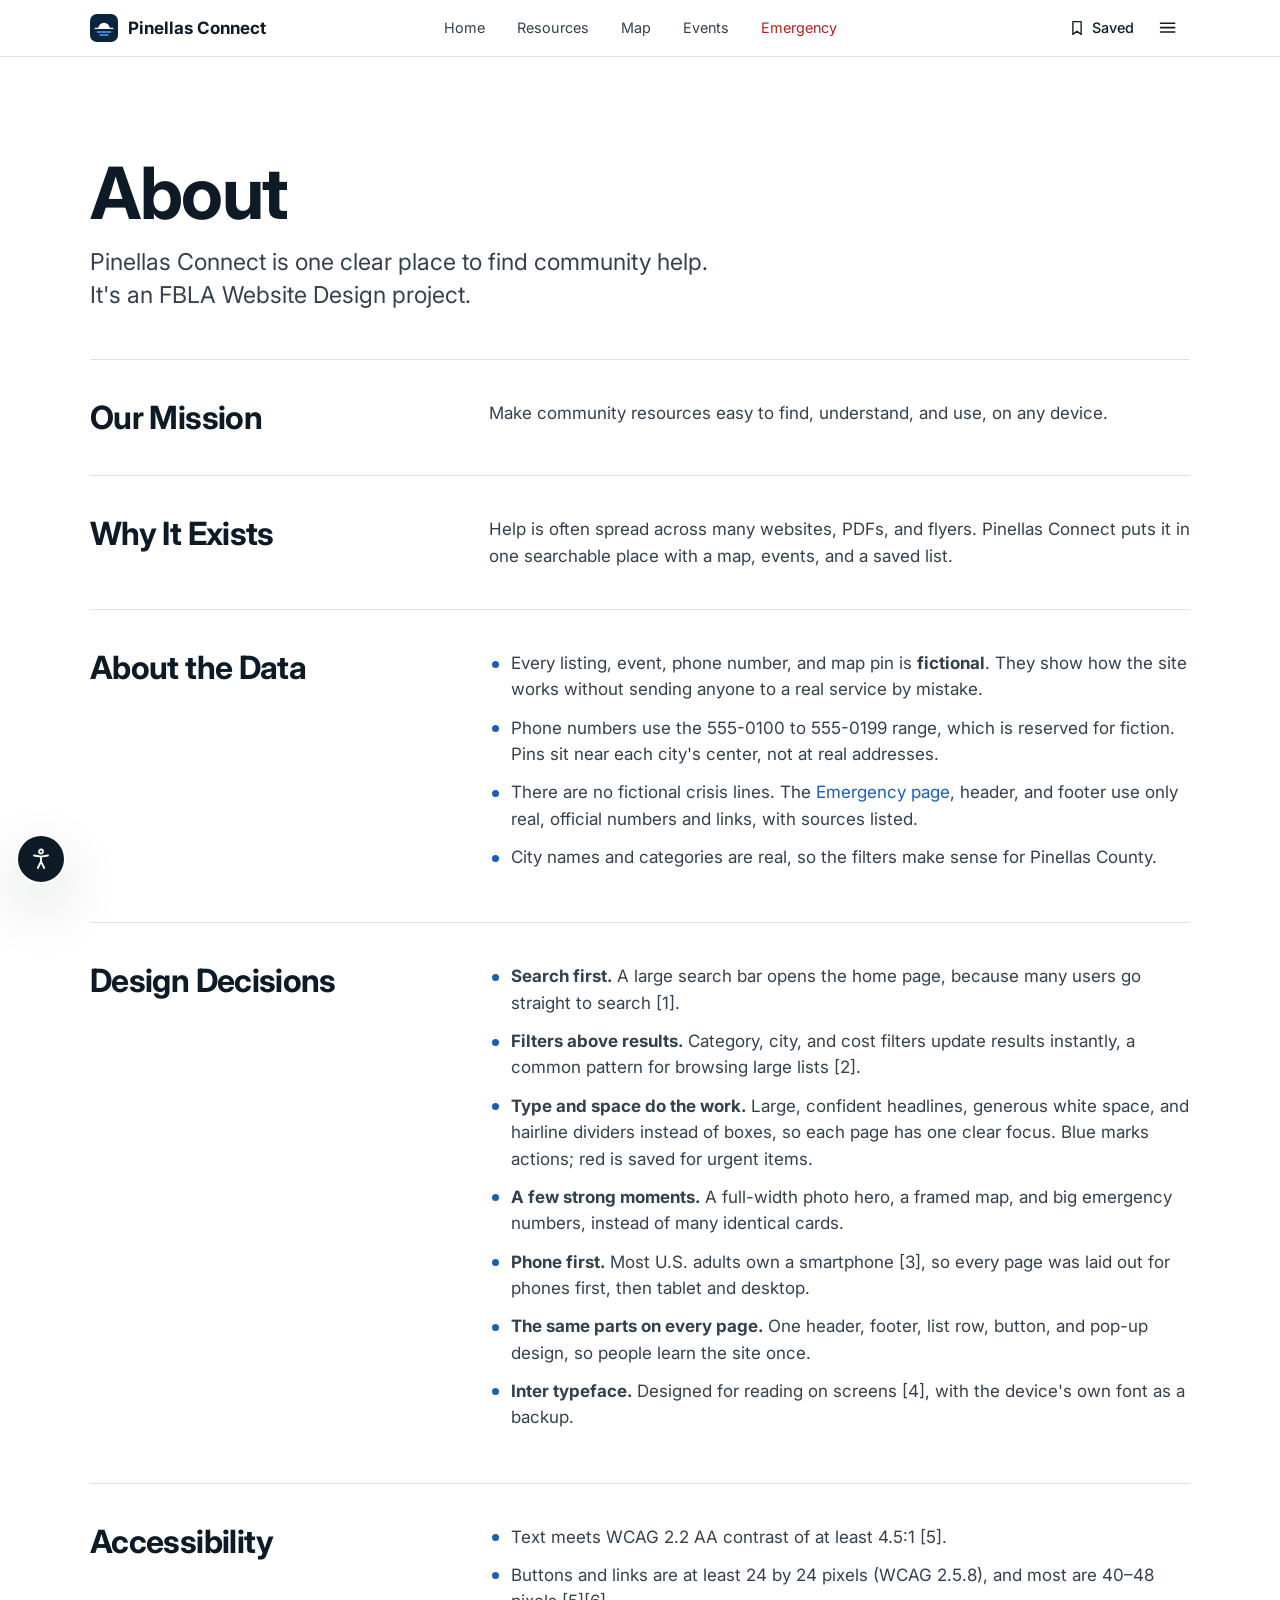
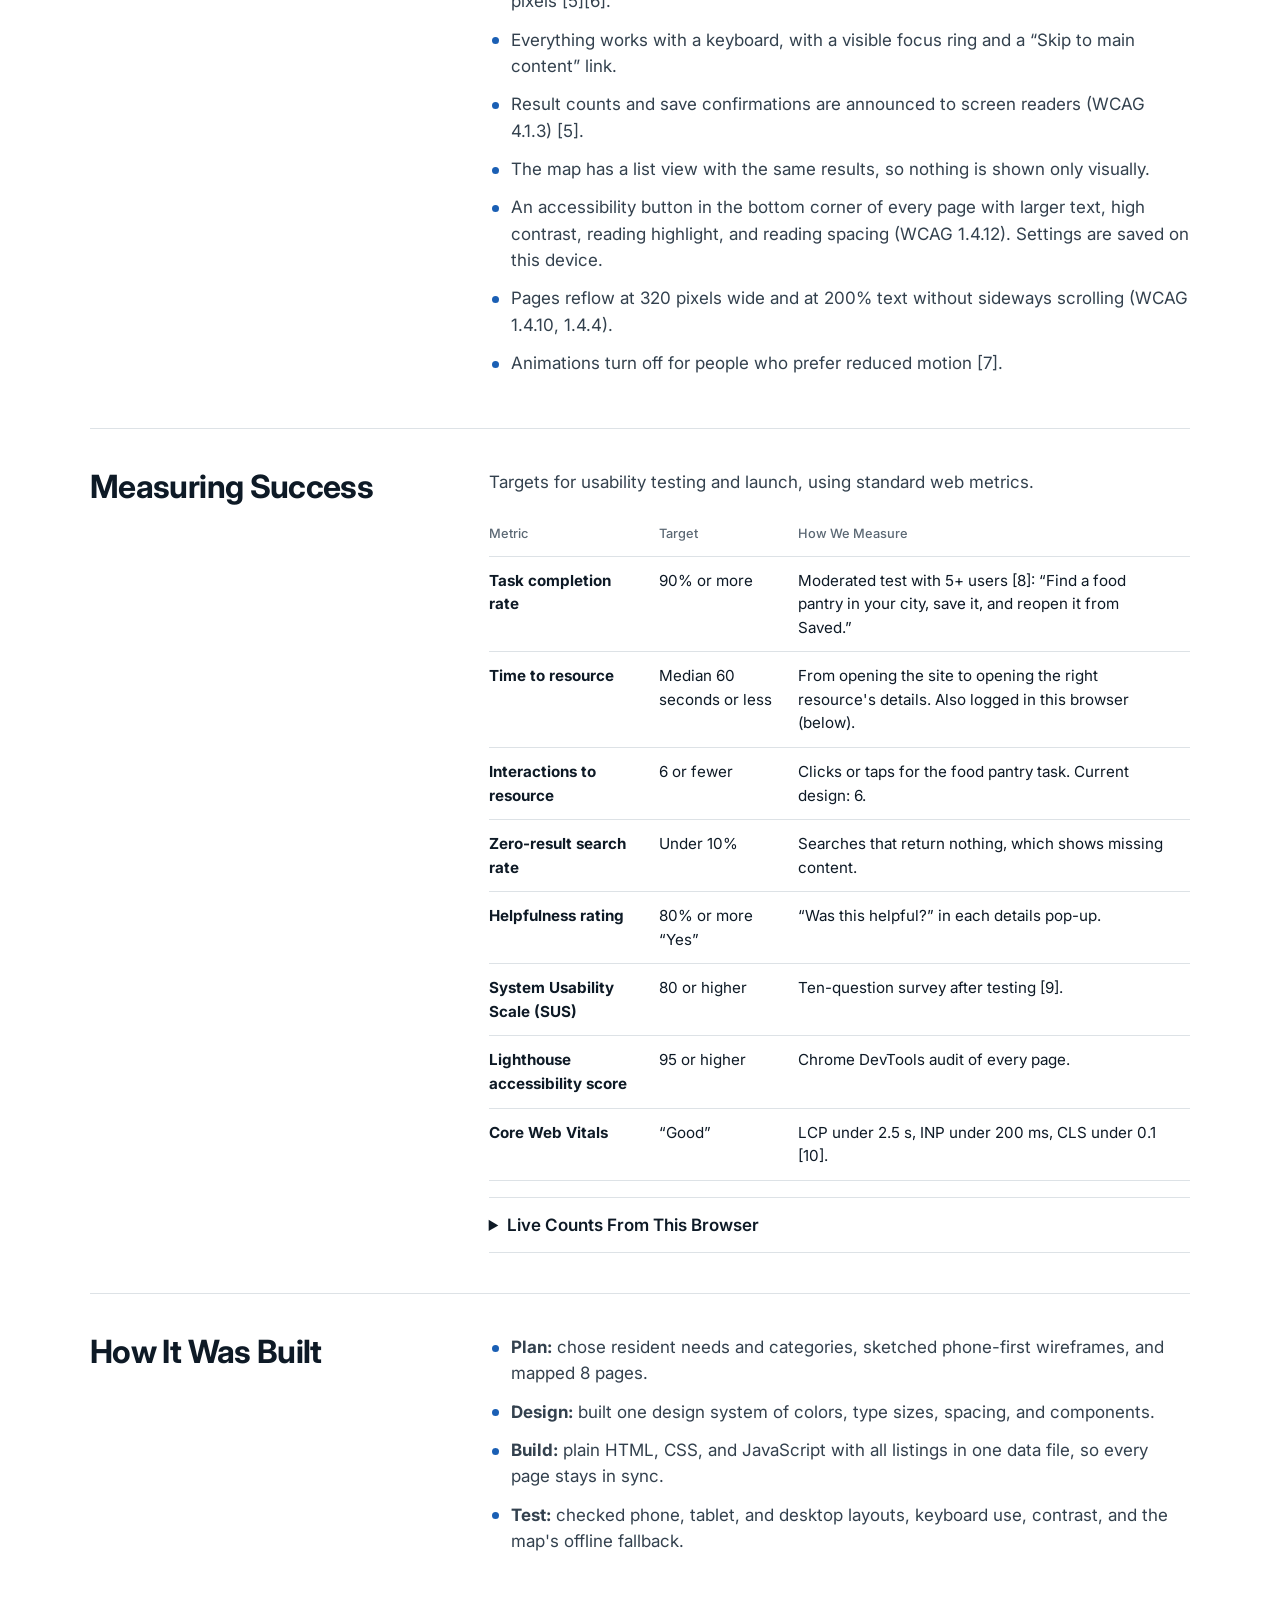
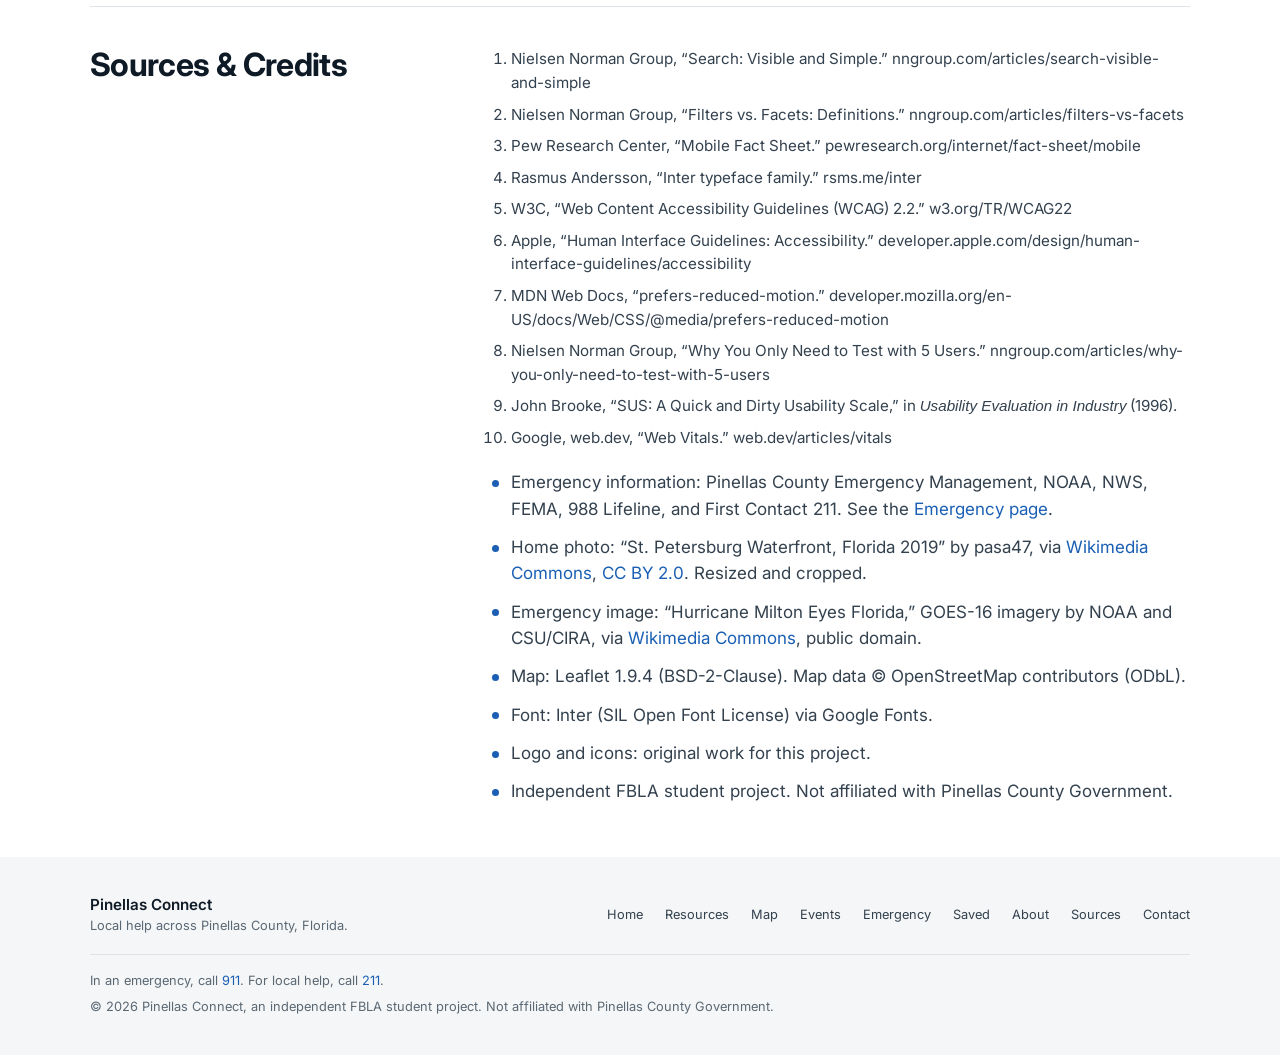
==== commit 32344fcb: "fixed grammer issues and added photos" ====
--- a/fbla-community-hub/about.html
+++ b/fbla-community-hub/about.html
@@ -3,123 +3,118 @@
 <head>
   <meta charset="UTF-8">
   <meta name="viewport" content="width=device-width, initial-scale=1.0">
-  <meta name="description" content="Why Pinellas Connect exists and how its information is verified.">
+  <meta name="description" content="Why Pinellas Connect exists, how it was designed, and how success is measured.">
   <meta name="theme-color" content="#ffffff">
   <title>About | Pinellas Connect</title>
   <link rel="icon" href="images/logo.svg" type="image/svg+xml">
   <link rel="preconnect" href="https://fonts.googleapis.com">
   <link rel="preconnect" href="https://fonts.gstatic.com" crossorigin>
   <link href="https://fonts.googleapis.com/css2?family=Inter:wght@400;500;600;700&display=swap" rel="stylesheet">
-  <link rel="stylesheet" href="css/styles.css">
+  <link rel="stylesheet" href="css/styles.css?v=7">
 </head>
 <body>
   <a class="skip-link" href="#main">Skip to main content</a>
+
 
   <header class="site-header">
     <div class="container header-inner">
       <a class="logo" href="index.html"><img src="images/logo.svg" alt="" width="28" height="28">Pinellas Connect</a>
       <nav class="nav-links" aria-label="Main">
+        <a href="index.html">Home</a>
         <a href="resources.html">Resources</a>
         <a href="map.html">Map</a>
         <a href="events.html">Events</a>
         <a class="nav-emergency" href="emergency.html">Emergency</a>
       </nav>
       <div class="header-actions">
-        <a class="icon-button" href="saved.html"><span data-icon="heart"></span><span class="visually-hidden">Saved resources</span><span id="saved-count" class="count-badge" hidden>0</span></a>
-        <button id="menu-button" class="icon-button" type="button" aria-expanded="false" aria-controls="menu-panel" aria-label="Menu"><span data-icon="menu"></span></button>
-      </div>
-    </div>
-    <div id="menu-panel" class="menu-panel" hidden>
-      <nav class="container" aria-label="Menu">
-        <ul>
-          <li class="menu-primary"><a href="resources.html">Resources</a></li>
-          <li class="menu-primary"><a href="map.html">Map</a></li>
-          <li class="menu-primary"><a href="events.html">Events</a></li>
-          <li class="menu-primary"><a class="nav-emergency" href="emergency.html">Hurricane &amp; Emergency</a></li>
-          <li><a href="saved.html">Saved</a></li>
-          <li><a href="about.html">About</a></li>
-          <li><a href="contact.html">Contact</a></li>
-        </ul>
-        <div class="menu-footer">
-          <button id="text-size-button" class="button button-small button-secondary" type="button" aria-pressed="false">Larger text</button>
-        </div>
-      </nav>
+        <a class="saved-link" href="saved.html"><span data-icon="bookmark"></span>Saved<span id="saved-count" class="count-badge" hidden>0</span></a>
+        <button id="menu-button" class="icon-button" type="button" aria-haspopup="dialog" aria-expanded="false" aria-controls="menu-drawer" aria-label="Open menu"><span data-icon="menu"></span></button>
+      </div>
     </div>
   </header>
 
   <main id="main">
+    <div class="container page-intro">
+      <h1>About</h1>
+      <p class="lead">Pinellas Connect is one clear place to find community help. It's an FBLA Website Design project.</p>
+    </div>
+
     <div class="container" style="padding-bottom:var(--space)">
-      <div class="page-head">
-        <h1>About</h1>
-        <p>One trusted place to find help in Pinellas.</p>
-      </div>
-
-      <div class="prose">
-        <h2>Our mission</h2>
-        <p>Make every essential Pinellas County resource easy to find, understand, and trust.</p>
-
-        <h2>Why it exists</h2>
-        <p>Help in Pinellas is spread across dozens of county pages, nonprofit sites, and PDFs. Pinellas Connect puts verified services in one searchable place. When we can't answer a question, we point people to <a href="tel:211">211</a>.</p>
-
-        <h2>How information is maintained</h2>
-        <ul class="points">
-          <li>Every listing is checked against an official source and dated.</li>
-          <li>If a source doesn't state hours or costs, we say “Not listed.” We never guess.</li>
-          <li>Map pins come from geocoded street addresses, never hand placement.</li>
-          <li>Events come from official calendars and disappear after they end.</li>
-        </ul>
-        <p style="margin-top:16px">Last verified: <strong class="js-verified"></strong>. Services change, so confirm before you go.</p>
-
-        <h2 id="sources">Sources &amp; transparency</h2>
-        <p style="margin-bottom:16px">Every listing links to the official page we checked.</p>
-        <details>
-          <summary>Resource sources (<span id="source-count"></span>)</summary>
-          <div class="table-wrap">
-            <table>
-              <caption class="visually-hidden">Source page and verification date for each resource</caption>
-              <thead><tr><th scope="col">Resource</th><th scope="col">Source</th><th scope="col">Verified</th></tr></thead>
-              <tbody id="data-sources"></tbody>
-            </table>
-          </div>
-        </details>
-        <details>
-          <summary>Event sources</summary>
-          <div class="table-wrap">
-            <table>
-              <caption class="visually-hidden">Source for each event</caption>
-              <thead><tr><th scope="col">Event</th><th scope="col">Listing</th><th scope="col">Verified</th></tr></thead>
-              <tbody id="event-sources"></tbody>
-            </table>
-          </div>
-        </details>
-        <details>
-          <summary>Credits</summary>
-          <ul class="points">
-            <li>Map: Leaflet 1.9.4 (BSD-2-Clause). Map data © OpenStreetMap contributors (ODbL).</li>
-            <li>Geocoding: OpenStreetMap Nominatim and the U.S. Census Bureau Geocoder.</li>
-            <li>Font: Inter by Rasmus Andersson (SIL Open Font License).</li>
-            <li>Logo and icons: original work for this project.</li>
-            <li>Independent FBLA student project. Not affiliated with Pinellas County Government or any listed organization.</li>
-          </ul>
-        </details>
-
-        <h2 id="metrics">Project notes</h2>
-        <p style="margin-bottom:16px">Success metrics and build details for reviewers.</p>
-        <details>
-          <summary>Success metrics</summary>
-          <div class="table-wrap">
-            <table>
-              <caption class="visually-hidden">Success metrics and goals</caption>
-              <thead><tr><th scope="col">Metric</th><th scope="col">Goal</th></tr></thead>
-              <tbody>
-                <tr><th scope="row">Zero-result search rate</th><td>Under 10%</td></tr>
-                <tr><th scope="row">“Helpful” rating on details</th><td>80% or higher</td></tr>
-                <tr><th scope="row">Listings re-verified in 90 days</th><td>100%</td></tr>
-                <tr><th scope="row">Core Web Vitals</th><td>LCP &lt; 2.5 s, INP &lt; 200 ms, CLS &lt; 0.1</td></tr>
-              </tbody>
-            </table>
-          </div>
-          <p class="muted" style="margin-bottom:12px">Live counts from this browser (stored in localStorage): zero-result rate <strong id="zero-rate">—</strong>, helpful rating <strong id="helpful-rate">—</strong>.</p>
+      <section class="row">
+        <h2>Our Mission</h2>
+        <div class="row-body">
+          <p>Make community resources easy to find, understand, and use, on any device.</p>
+        </div>
+      </section>
+      <section class="row">
+        <h2>Why It Exists</h2>
+        <div class="row-body">
+          <p>Help is often spread across many websites, PDFs, and flyers. Pinellas Connect puts it in one searchable place with a map, events, and a saved list.</p>
+        </div>
+      </section>
+      <section class="row" id="demo-data">
+        <h2>About the Data</h2>
+        <div class="row-body">
+          <ul class="points">
+          <li>Every listing, event, phone number, and map pin is <strong>fictional</strong>. They show how the site works without sending anyone to a real service by mistake.</li>
+          <li>Phone numbers use the 555-0100 to 555-0199 range, which is reserved for fiction. Pins sit near each city's center, not at real addresses.</li>
+          <li>There are no fictional crisis lines. The <a href="emergency.html">Emergency page</a>, header, and footer use only real, official numbers and links, with sources listed.</li>
+          <li>City names and categories are real, so the filters make sense for Pinellas County.</li>
+        </ul>
+        </div>
+      </section>
+      <section class="row">
+        <h2>Design Decisions</h2>
+        <div class="row-body">
+          <ul class="points">
+          <li><strong>Search first.</strong> A large search bar opens the home page, because many users go straight to search [1].</li>
+          <li><strong>Filters above results.</strong> Category, city, and cost filters update results instantly, a common pattern for browsing large lists [2].</li>
+          <li><strong>Type and space do the work.</strong> Large, confident headlines, generous white space, and hairline dividers instead of boxes, so each page has one clear focus. Blue marks actions; red is saved for urgent items.</li>
+          <li><strong>A few strong moments.</strong> A full-width photo hero, a framed map, and big emergency numbers, instead of many identical cards.</li>
+          <li><strong>Phone first.</strong> Most U.S. adults own a smartphone [3], so every page was laid out for phones first, then tablet and desktop.</li>
+          <li><strong>The same parts on every page.</strong> One header, footer, list row, button, and pop-up design, so people learn the site once.</li>
+          <li><strong>Inter typeface.</strong> Designed for reading on screens [4], with the device's own font as a backup.</li>
+        </ul>
+        </div>
+      </section>
+      <section class="row">
+        <h2>Accessibility</h2>
+        <div class="row-body">
+          <ul class="points">
+          <li>Text meets WCAG 2.2 AA contrast of at least 4.5:1 [5].</li>
+          <li>Buttons and links are at least 24 by 24 pixels (WCAG 2.5.8), and most are 40–48 pixels [5][6].</li>
+          <li>Everything works with a keyboard, with a visible focus ring and a “Skip to main content” link.</li>
+          <li>Result counts and save confirmations are announced to screen readers (WCAG 4.1.3) [5].</li>
+          <li>The map has a list view with the same results, so nothing is shown only visually.</li>
+          <li>An accessibility button in the bottom corner of every page with larger text, high contrast, reading highlight, and reading spacing (WCAG 1.4.12). Settings are saved on this device.</li>
+          <li>Pages reflow at 320 pixels wide and at 200% text without sideways scrolling (WCAG 1.4.10, 1.4.4).</li>
+          <li>Animations turn off for people who prefer reduced motion [7].</li>
+        </ul>
+        </div>
+      </section>
+      <section class="row" id="metrics">
+        <h2>Measuring Success</h2>
+        <div class="row-body">
+          <p style="margin-bottom:16px">Targets for usability testing and launch, using standard web metrics.</p>
+        <div class="table-wrap">
+          <table>
+            <caption class="visually-hidden">Success metrics and targets</caption>
+            <thead><tr><th scope="col">Metric</th><th scope="col">Target</th><th scope="col">How We Measure</th></tr></thead>
+            <tbody>
+              <tr><th scope="row">Task completion rate</th><td>90% or more</td><td>Moderated test with 5+ users [8]: “Find a food pantry in your city, save it, and reopen it from Saved.”</td></tr>
+              <tr><th scope="row">Time to resource</th><td>Median 60 seconds or less</td><td>From opening the site to opening the right resource's details. Also logged in this browser (below).</td></tr>
+              <tr><th scope="row">Interactions to resource</th><td>6 or fewer</td><td>Clicks or taps for the food pantry task. Current design: 6.</td></tr>
+              <tr><th scope="row">Zero-result search rate</th><td>Under 10%</td><td>Searches that return nothing, which shows missing content.</td></tr>
+              <tr><th scope="row">Helpfulness rating</th><td>80% or more “Yes”</td><td>“Was this helpful?” in each details pop-up.</td></tr>
+              <tr><th scope="row">System Usability Scale (SUS)</th><td>80 or higher</td><td>Ten-question survey after testing [9].</td></tr>
+              <tr><th scope="row">Lighthouse accessibility score</th><td>95 or higher</td><td>Chrome DevTools audit of every page.</td></tr>
+              <tr><th scope="row">Core Web Vitals</th><td>“Good”</td><td>LCP under 2.5 s, INP under 200 ms, CLS under 0.1 [10].</td></tr>
+            </tbody>
+          </table>
+        </div>
+        <details class="disclosure">
+          <summary>Live Counts From This Browser</summary>
+          <p class="muted" style="margin-bottom:12px">Stored only in this browser's localStorage. Median time to resource: <strong id="time-to-resource">—</strong>. Zero-result rate: <strong id="zero-rate">—</strong>. Helpful rating: <strong id="helpful-rate">—</strong>.</p>
           <div class="table-wrap">
             <table>
               <caption class="visually-hidden">Actions counted in this browser</caption>
@@ -127,18 +122,47 @@
               <tbody id="metrics-body"></tbody>
             </table>
           </div>
-          <button id="reset-metrics" class="button button-small button-secondary" type="button">Reset counts</button>
+          <button id="reset-metrics" class="button button-small button-secondary" type="button">Reset Counts</button>
         </details>
-        <details>
-          <summary>How it's built</summary>
-          <ul class="points">
-            <li>Plain HTML, CSS, and JavaScript. No framework or build step.</li>
-            <li>All listings live in one data file, so every page stays in sync.</li>
-            <li>Built to WCAG 2.2 AA: keyboard access, visible focus, labeled fields, list view for the map, reduced-motion support.</li>
-            <li>Leaflet with OpenStreetMap tiles: free, with no API key.</li>
-          </ul>
-        </details>
-      </div>
+        </div>
+      </section>
+      <section class="row">
+        <h2>How It Was Built</h2>
+        <div class="row-body">
+          <ul class="points">
+          <li><strong>Plan:</strong> chose resident needs and categories, sketched phone-first wireframes, and mapped 8 pages.</li>
+          <li><strong>Design:</strong> built one design system of colors, type sizes, spacing, and components.</li>
+          <li><strong>Build:</strong> plain HTML, CSS, and JavaScript with all listings in one data file, so every page stays in sync.</li>
+          <li><strong>Test:</strong> checked phone, tablet, and desktop layouts, keyboard use, contrast, and the map's offline fallback.</li>
+        </ul>
+        </div>
+      </section>
+      <section class="row" id="sources">
+        <h2>Sources &amp; Credits</h2>
+        <div class="row-body">
+          <ol class="sources-list">
+          <li>Nielsen Norman Group, “Search: Visible and Simple.” nngroup.com/articles/search-visible-and-simple</li>
+          <li>Nielsen Norman Group, “Filters vs. Facets: Definitions.” nngroup.com/articles/filters-vs-facets</li>
+          <li>Pew Research Center, “Mobile Fact Sheet.” pewresearch.org/internet/fact-sheet/mobile</li>
+          <li>Rasmus Andersson, “Inter typeface family.” rsms.me/inter</li>
+          <li>W3C, “Web Content Accessibility Guidelines (WCAG) 2.2.” w3.org/TR/WCAG22</li>
+          <li>Apple, “Human Interface Guidelines: Accessibility.” developer.apple.com/design/human-interface-guidelines/accessibility</li>
+          <li>MDN Web Docs, “prefers-reduced-motion.” developer.mozilla.org/en-US/docs/Web/CSS/@media/prefers-reduced-motion</li>
+          <li>Nielsen Norman Group, “Why You Only Need to Test with 5 Users.” nngroup.com/articles/why-you-only-need-to-test-with-5-users</li>
+          <li>John Brooke, “SUS: A Quick and Dirty Usability Scale,” in <em>Usability Evaluation in Industry</em> (1996).</li>
+          <li>Google, web.dev, “Web Vitals.” web.dev/articles/vitals</li>
+        </ol>
+        <ul class="points" style="margin-top:20px">
+          <li>Emergency information: Pinellas County Emergency Management, NOAA, NWS, FEMA, 988 Lifeline, and First Contact 211. See the <a href="emergency.html">Emergency page</a>.</li>
+          <li>Home photo: “St. Petersburg Waterfront, Florida 2019” by pasa47, via <a href="https://commons.wikimedia.org/wiki/File:St._Petersburg_Waterfront,_Florida_2019.jpg">Wikimedia Commons</a>, <a href="https://creativecommons.org/licenses/by/2.0/">CC BY 2.0</a>. Resized and cropped.</li>
+          <li>Emergency image: “Hurricane Milton Eyes Florida,” GOES-16 imagery by NOAA and CSU/CIRA, via <a href="https://commons.wikimedia.org/wiki/File:Hurricane_Milton_Eyes_Florida_(CIRA_2024-10-08_-_2024010082220_g16_fd_geocolor_milton-eyes-florida_labels).png">Wikimedia Commons</a>, public domain.</li>
+          <li>Map: Leaflet 1.9.4 (BSD-2-Clause). Map data © OpenStreetMap contributors (ODbL).</li>
+          <li>Font: Inter (SIL Open Font License) via Google Fonts.</li>
+          <li>Logo and icons: original work for this project.</li>
+          <li>Independent FBLA student project. Not affiliated with Pinellas County Government.</li>
+        </ul>
+        </div>
+      </section>
     </div>
   </main>
 
@@ -146,6 +170,41 @@
     <div class="dialog-inner">
       <button id="close-dialog" class="icon-button close-button" type="button" aria-label="Close details"><span data-icon="close"></span></button>
       <div id="dialog-content"></div>
+    </div>
+  </dialog>
+
+  <dialog id="menu-drawer" class="drawer" aria-label="Menu">
+    <div class="drawer-inner">
+      <div class="drawer-head">
+        <p>Menu</p>
+        <button class="icon-button" type="button" data-close-dialog aria-label="Close menu"><span data-icon="close"></span></button>
+      </div>
+      <nav aria-label="Menu">
+        <ul>
+          <li><a href="about.html">About</a></li>
+          <li><a href="about.html#sources">Sources &amp; Credits</a></li>
+          <li><a href="contact.html">Contact</a></li>
+        </ul>
+      </nav>
+    </div>
+  </dialog>
+
+  <button id="a11y-button" class="a11y-launcher" type="button" aria-haspopup="dialog" aria-expanded="false" aria-controls="a11y-panel" aria-label="Accessibility options"><span data-icon="disability"></span></button>
+  <dialog id="a11y-panel" class="a11y-panel" aria-labelledby="a11y-title">
+    <div class="drawer-inner">
+      <div class="drawer-head">
+        <p id="a11y-title">Accessibility</p>
+        <button class="icon-button" type="button" data-close-dialog aria-label="Close accessibility options"><span data-icon="close"></span></button>
+      </div>
+      <label class="switch">Larger Text <input type="checkbox" data-pref="large-text"></label>
+      <label class="switch">High Contrast <input type="checkbox" data-pref="high-contrast"></label>
+      <label class="switch">Reading Highlight <input type="checkbox" data-pref="reading-highlight"></label>
+      <label class="switch">Reading Spacing <input type="checkbox" data-pref="reading-spacing"></label>
+      <div class="a11y-actions">
+        <button id="a11y-reset" class="button button-small button-secondary" type="button">Reset</button>
+        <button class="button button-small" type="button" data-close-dialog>Done</button>
+      </div>
+      <p class="muted" style="font-size:.8125rem;margin-top:12px">Saved on this device. Animations follow your system’s reduce-motion setting.</p>
     </div>
   </dialog>
 
@@ -158,6 +217,7 @@
         </div>
         <nav aria-label="Footer">
           <ul class="footer-links">
+            <li><a href="index.html">Home</a></li>
             <li><a href="resources.html">Resources</a></li>
             <li><a href="map.html">Map</a></li>
             <li><a href="events.html">Events</a></li>
@@ -170,14 +230,14 @@
         </nav>
       </div>
       <div class="footer-bottom">
-        <p>In an emergency, call <a href="tel:911">911</a>. Services change, so confirm before you go.</p>
-        <p>&copy; <span class="js-year">2026</span> Pinellas Connect, an independent FBLA student project. Not affiliated with Pinellas County Government or any listed organization.</p>
+        <p>In an emergency, call <a href="tel:911">911</a>. For local help, call <a href="tel:211">211</a>.</p>
+        <p>&copy; <span class="js-year">2026</span> Pinellas Connect, an independent FBLA student project. Not affiliated with Pinellas County Government.</p>
       </div>
     </div>
   </footer>
 
-  <script src="js/data.js"></script>
-  <script src="js/main.js"></script>
-  <script src="js/about.js"></script>
+  <script src="js/data.js?v=7"></script>
+  <script src="js/main.js?v=7"></script>
+  <script src="js/about.js?v=7"></script>
 </body>
 </html>
--- a/fbla-community-hub/css/styles.css
+++ b/fbla-community-hub/css/styles.css
@@ -1,446 +1,2311 @@
 /* =========================================================
-   styles.css: one stylesheet for every page.
-   White, minimal, consistent. Mobile-first; layouts widen at
-   700px (tablet) and 1024px (desktop).
+   Pinellas Connect styles
+   One stylesheet for all eight pages.
+
+   Sections:
+   1. Colors and sizes        9. Map page
+   2. Basics                 10. Events page
+   3. Layout                 11. Emergency page
+   4. Header and menu        12. About and Contact
+   5. Buttons and forms      13. Details pop-up
+   6. Home page              14. Accessibility panel
+   7. Resource list          15. Footer and messages
+   8. Resources page         16. Animations, phones, print
    ========================================================= */
 
-/* ---------- 1. Design tokens ---------- */
+
+/* ---------- 1. Colors and sizes ---------- */
 :root {
-  --bg: #ffffff;
-  --bg-2: #f5f6f8;          /* light gray sections */
-  --ink: #111827;           /* main text */
-  --muted: #5b6475;         /* secondary text (5.9:1 on white, 5.5:1 on gray) */
-  --blue: #1769e0;          /* links, buttons, selected states */
-  --blue-dark: #1155b8;
-  --blue-soft: #eaf2fd;
-  --coast: #dceceb;         /* soft coastal accent */
-  --line: #e6e8ec;
-  --danger: #c4281c;
-  --danger-soft: #fdf0ef;
-
-  --radius-s: 10px;
-  --radius: 16px;
-  --radius-l: 24px;
-  --shadow: 0 1px 2px rgba(17, 24, 39, .04), 0 4px 16px rgba(17, 24, 39, .06);
-  --shadow-l: 0 2px 6px rgba(17, 24, 39, .05), 0 16px 40px rgba(17, 24, 39, .10);
-  --ease: cubic-bezier(.25, .1, .25, 1);
-
-  --max: 1240px;
-  --gutter: 16px;
-  --space: 64px;            /* vertical section spacing */
-  --font: "Inter", -apple-system, BlinkMacSystemFont, "Segoe UI", Roboto, Helvetica, Arial, sans-serif;
-}
-@media (min-width: 700px) { :root { --gutter: 32px; --space: 96px; } }
-
-/* ---------- 2. Base ---------- */
-*, *::before, *::after { box-sizing: border-box; }
-html { -webkit-text-size-adjust: 100%; scroll-behavior: smooth; }
-html.large-text { font-size: 118.75%; }
+  --white: #ffffff;
+  --gray: #f4f6f7;          /* light gray for the demo bar and footer */
+  --ink: #0e1a26;           /* main text color */
+  --ink-2: #33414e;         /* paragraph text */
+  --muted: #5b6874;         /* smaller, secondary text */
+  --line: #dde2e6;          /* thin divider lines */
+  --blue: #1a5fb4;          /* links, buttons, selected items */
+  --blue-dark: #134a8e;
+  --blue-light: #e8f0fb;
+  --navy: #0b2540;          /* dark map section */
+  --red: #b42318;           /* only for 911 and urgent items */
+  --red-light: #fdecea;
+  --shadow: 0 6px 20px rgba(14, 26, 38, 0.08);
+  --big-shadow: 0 24px 60px rgba(14, 26, 38, 0.16);
+}
+
+
+/* ---------- 2. Basics ---------- */
+* {
+  box-sizing: border-box;
+}
+
+html {
+  scroll-behavior: smooth;
+}
+
+/* "Larger text" setting in the accessibility panel */
+html.large-text {
+  font-size: 118.75%;
+}
+
 body {
   margin: 0;
-  font-family: var(--font);
+  font-family: "Inter", Arial, sans-serif;
+  font-size: 17px;
+  line-height: 1.55;
+  color: var(--ink);
+  background: var(--white);
+}
+
+img,
+svg {
+  display: block;
+  max-width: 100%;
+}
+
+a {
+  color: var(--blue);
+  text-decoration: none;
+}
+
+a:hover {
+  text-decoration: underline;
+}
+
+h1,
+h2,
+h3 {
+  margin: 0;
+  font-weight: 700;
+  line-height: 1.1;
+  letter-spacing: -0.02em;
+}
+
+h1 {
+  font-size: 4.5rem;
+}
+
+h2 {
+  font-size: 3rem;
+}
+
+h3 {
+  font-size: 1.2rem;
+  font-weight: 600;
+}
+
+p {
+  margin: 0;
+}
+
+ul,
+ol {
+  margin: 0;
+  padding: 0;
+  list-style: none;
+}
+
+button,
+input,
+select,
+textarea {
+  font: inherit;
+  color: inherit;
+}
+
+button {
+  cursor: pointer;
+}
+
+/* Clear outline when using the keyboard */
+:focus-visible {
+  outline: 3px solid var(--blue);
+  outline-offset: 3px;
+}
+
+[hidden] {
+  display: none !important;
+}
+
+/* Leave room above anything we scroll to, so the sticky header doesn't cover it */
+[id],
+a,
+button,
+input,
+select,
+summary {
+  scroll-margin-top: 90px;
+  scroll-margin-bottom: 90px;
+}
+
+.icon {
+  width: 1.25em;
+  height: 1.25em;
+  flex: none;
+}
+
+.muted {
+  color: var(--muted);
+}
+
+/* Hidden on screen but still read by screen readers */
+.visually-hidden {
+  position: absolute;
+  width: 1px;
+  height: 1px;
+  overflow: hidden;
+  clip: rect(0 0 0 0);
+  white-space: nowrap;
+}
+
+.skip-link {
+  position: absolute;
+  left: 16px;
+  top: -60px;
+  z-index: 300;
+  padding: 10px 16px;
+  border-radius: 10px;
+  background: var(--ink);
+  color: var(--white);
+}
+
+.skip-link:focus {
+  top: 12px;
+}
+
+
+/* ---------- 3. Layout ---------- */
+.container {
+  max-width: 1180px;
+  margin: 0 auto;
+  padding: 0 40px;
+}
+
+.section {
+  padding: 110px 0;
+}
+
+.page-intro {
+  padding-top: 96px;
+  padding-bottom: 48px;
+}
+
+.eyebrow {
+  margin-bottom: 10px;
+  font-weight: 600;
+  color: var(--blue);
+}
+
+.lead {
+  font-size: 1.45rem;
+  line-height: 1.4;
+  color: var(--ink-2);
+}
+
+.page-intro .lead {
+  max-width: 640px;
+  margin-top: 14px;
+}
+
+.section-intro {
+  max-width: 720px;
+  margin-bottom: 44px;
+}
+
+.section-intro .lead {
+  margin-top: 14px;
+}
+
+
+/* ---------- 4. Header and menu ---------- */
+.demo-bar {
+  margin: 0;
+  padding: 9px 20px;
+  background: var(--gray);
+  color: var(--ink-2);
+  font-size: 0.8rem;
+  text-align: center;
+}
+
+.demo-bar a {
+  color: var(--ink);
+  font-weight: 600;
+  text-decoration: underline;
+}
+
+.site-header {
+  position: sticky;
+  top: 0;
+  z-index: 50;
+  background: var(--white);
+  border-bottom: 1px solid var(--line);
+}
+
+.header-inner {
+  position: relative;
+  display: flex;
+  align-items: center;
+  height: 56px;
+}
+
+.logo {
+  display: flex;
+  align-items: center;
+  gap: 10px;
+  margin-right: auto;
+  color: var(--ink);
+  font-weight: 700;
+}
+
+.logo img {
+  width: 28px;
+  height: 28px;
+}
+
+.logo:hover {
+  text-decoration: none;
+}
+
+/* Main page links, centered in the header */
+.nav-links {
+  position: absolute;
+  left: 50%;
+  transform: translateX(-50%);
+  display: flex;
+  gap: 32px;
+}
+
+.nav-links a {
+  padding: 6px 0;
+  color: var(--ink-2);
+  font-size: 0.9rem;
+}
+
+.nav-links a:hover {
+  color: var(--ink);
+  text-decoration: none;
+}
+
+.nav-links a[aria-current="page"] {
+  color: var(--ink);
+  font-weight: 600;
+  border-bottom: 2px solid var(--ink);
+}
+
+.nav-links .nav-emergency {
+  color: var(--red);
+}
+
+.header-actions {
+  display: flex;
+  align-items: center;
+}
+
+.icon-button {
+  display: flex;
+  align-items: center;
+  justify-content: center;
+  width: 44px;
+  height: 44px;
+  border: 0;
+  border-radius: 50%;
+  background: none;
+  color: var(--ink);
+}
+
+.icon-button:hover {
+  background: var(--gray);
+}
+
+.saved-link {
+  display: flex;
+  align-items: center;
+  gap: 6px;
+  min-height: 44px;
+  padding: 6px 12px;
+  border-radius: 999px;
+  color: var(--ink);
+  font-size: 0.9rem;
+  font-weight: 500;
+}
+
+.saved-link:hover,
+.saved-link[aria-current="page"] {
+  background: var(--gray);
+  text-decoration: none;
+}
+
+.count-badge {
+  min-width: 18px;
+  padding: 0 5px;
+  border-radius: 999px;
+  background: var(--blue);
+  color: var(--white);
+  font-size: 0.7rem;
+  font-weight: 700;
+  text-align: center;
+}
+
+/* The menu drawer and the pop-ups all use <dialog> */
+dialog {
+  padding: 0;
+  border: 0;
+  color: var(--ink);
+}
+
+dialog::backdrop {
+  background: rgba(14, 26, 38, 0.35);
+}
+
+.drawer {
+  width: 380px;
+  max-width: 90%;
+  height: 100%;
+  max-height: 100%;
+  margin: 0 0 0 auto;
+  border-radius: 28px 0 0 28px;
+  background: var(--white);
+}
+
+.drawer[open] {
+  animation: slide-in 0.35s ease;
+}
+
+.drawer-inner {
+  padding: 22px 28px;
+}
+
+.drawer-head {
+  display: flex;
+  align-items: center;
+  justify-content: space-between;
+  margin-bottom: 20px;
+}
+
+.drawer-head p {
+  color: var(--muted);
+  font-size: 0.9rem;
+  font-weight: 600;
+}
+
+.drawer a {
+  display: block;
+  padding: 10px 0;
+  color: var(--ink);
+  font-size: 1.75rem;
+  font-weight: 600;
+}
+
+.drawer a:hover,
+.drawer a[aria-current="page"] {
+  color: var(--blue);
+  text-decoration: none;
+}
+
+
+/* ---------- 5. Buttons and forms ---------- */
+.button {
+  display: inline-flex;
+  align-items: center;
+  justify-content: center;
+  gap: 8px;
+  min-height: 44px;
+  padding: 11px 22px;
+  border: 1px solid var(--blue);
+  border-radius: 999px;
+  background: var(--blue);
+  color: var(--white);
+  font-weight: 500;
+  transition: background 0.2s;
+}
+
+.button:hover {
+  background: var(--blue-dark);
+  text-decoration: none;
+}
+
+.button-secondary {
+  background: transparent;
+  color: var(--blue);
+}
+
+.button-secondary:hover {
+  background: var(--blue-light);
+}
+
+.button-small {
+  min-height: 36px;
+  padding: 6px 16px;
+  font-size: 0.95rem;
+}
+
+/* Text links and text buttons, like "See all resources ›" */
+.text-button,
+.more-link {
+  display: inline-flex;
+  align-items: center;
+  gap: 4px;
+  min-height: 32px;
+  padding: 0;
+  border: 0;
+  background: none;
+  color: var(--blue);
+  font-weight: 500;
+}
+
+.text-button:hover,
+.more-link:hover {
+  text-decoration: underline;
+}
+
+.more-link::after {
+  content: "›";
+  font-size: 1.25em;
+}
+
+label {
+  display: block;
+  margin-bottom: 6px;
+  color: var(--ink-2);
+  font-size: 0.9rem;
+  font-weight: 500;
+}
+
+input[type="text"],
+input[type="email"],
+input[type="search"],
+select,
+textarea {
+  width: 100%;
+  min-height: 48px;
+  padding: 12px 20px;
+  border: 1px solid var(--line);
+  border-radius: 999px;
+  background: var(--white);
+}
+
+/* Text boxes with several lines can't be fully round */
+textarea {
+  border-radius: 24px;
+}
+
+/* Rounded dropdowns with our own arrow (the default arrow looks different in every browser) */
+select {
+  appearance: none;
+  padding-right: 44px;
+  background-image: url("data:image/svg+xml,%3Csvg xmlns='http://www.w3.org/2000/svg' viewBox='0 0 24 24' fill='none' stroke='%235b6874' stroke-width='2'%3E%3Cpath d='m6 9 6 6 6-6'/%3E%3C/svg%3E");
+  background-repeat: no-repeat;
+  background-position: right 16px center;
+  background-size: 16px;
+  cursor: pointer;
+}
+
+input:focus,
+select:focus,
+textarea:focus {
+  outline: none;
+  border-color: var(--blue);
+  box-shadow: 0 0 0 4px rgba(26, 95, 180, 0.2);
+}
+
+input[aria-invalid="true"],
+select[aria-invalid="true"],
+textarea[aria-invalid="true"] {
+  border-color: var(--red);
+}
+
+.field {
+  margin-bottom: 20px;
+}
+
+.error {
+  margin-top: 6px;
+  color: var(--red);
+  font-size: 0.9rem;
+}
+
+.check {
+  display: flex;
+  align-items: center;
+  gap: 10px;
+  margin: 0;
+  padding: 8px 0;
+  color: var(--ink);
   font-size: 1rem;
-  line-height: 1.6;
+  font-weight: 400;
+}
+
+.check input {
+  width: 20px;
+  height: 20px;
+  margin: 0;
+  accent-color: var(--blue);
+}
+
+/* The big rounded search box */
+.search-bar {
+  display: flex;
+  align-items: center;
+  gap: 10px;
+  padding: 6px 6px 6px 20px;
+  border: 1px solid var(--line);
+  border-radius: 999px;
+  background: var(--white);
+}
+
+.search-bar:focus-within {
+  border-color: var(--blue);
+  box-shadow: 0 0 0 4px rgba(26, 95, 180, 0.2);
+}
+
+.search-bar .icon {
+  color: var(--muted);
+}
+
+.search-bar input {
+  padding-left: 0;
+  border: 0;
+  box-shadow: none !important;
+  font-size: 1.1rem;
+}
+
+
+/* ---------- 6. Home page ---------- */
+/* The photo is the background of the hero, with a dark fade so white text is easy to read */
+.hero {
+  display: flex;
+  align-items: flex-end;
+  min-height: 720px;
+  color: var(--white);
+  background-color: var(--navy);
+  background-image:
+    linear-gradient(rgba(8, 20, 33, 0.1), rgba(8, 20, 33, 0.45) 22%, rgba(8, 20, 33, 0.8) 42%, rgba(8, 20, 33, 0.95)),
+    url("../images/st-pete-waterfront.jpg");
+  background-size: cover;
+  background-position: center 62%;
+}
+
+.hero-content {
+  position: relative;
+  width: 100%;
+  padding-top: 140px;
+  padding-bottom: 64px;
+}
+
+.hero .eyebrow {
+  color: var(--white);
+}
+
+.hero h1 {
+  max-width: 11ch;
+  color: var(--white);
+  font-size: 5.5rem;
+}
+
+.hero-lead {
+  max-width: 34ch;
+  margin: 18px 0 30px;
+  font-size: 1.45rem;
+  color: rgba(255, 255, 255, 0.9);
+}
+
+.hero .search-bar {
+  max-width: 600px;
   color: var(--ink);
-  background: var(--bg);
-  -webkit-font-smoothing: antialiased;
-}
-img, svg { display: block; max-width: 100%; }
-a { color: var(--blue); text-decoration: none; }
-a:hover { text-decoration: underline; }
-h1, h2, h3 { margin: 0; line-height: 1.15; letter-spacing: -0.02em; font-weight: 700; }
-h1 { font-size: clamp(2rem, 4.5vw, 3rem); letter-spacing: -0.03em; }
-h2 { font-size: clamp(1.5rem, 2.6vw, 2rem); }
-h3 { font-size: 1.0625rem; font-weight: 600; letter-spacing: -0.01em; }
-p { margin: 0; }
-ul, ol { margin: 0; padding: 0; list-style: none; }
-button, input, select, textarea { font: inherit; color: inherit; }
-button { cursor: pointer; }
-
-:focus-visible { outline: 3px solid var(--blue); outline-offset: 2px; border-radius: 6px; }
-
-.icon { width: 1.25em; height: 1.25em; flex: none; }
-.muted { color: var(--muted); }
-.visually-hidden {
-  position: absolute !important; width: 1px; height: 1px; padding: 0; margin: -1px;
-  overflow: hidden; clip: rect(0 0 0 0); white-space: nowrap; border: 0;
-}
-.skip-link {
-  position: absolute; left: 16px; top: -60px; z-index: 100;
-  background: var(--ink); color: #fff; padding: 10px 16px; border-radius: var(--radius-s);
-}
-.skip-link:focus { top: 12px; }
-
-/* ---------- 3. Layout ---------- */
-.container { width: 100%; max-width: var(--max); margin: 0 auto; padding: 0 var(--gutter); }
-.section { padding: var(--space) 0; }
-.section-gray { background: var(--bg-2); }
-.section-head { display: flex; align-items: end; justify-content: space-between; gap: 16px; margin-bottom: 32px; }
-.section-head p { color: var(--muted); margin-top: 6px; }
-.page-head { padding: 56px 0 32px; }
-.page-head p { color: var(--muted); font-size: 1.125rem; margin-top: 8px; }
-.eyebrow { font-size: .8125rem; font-weight: 600; letter-spacing: .08em; text-transform: uppercase; color: var(--muted); margin-bottom: 12px; }
-.grid { display: grid; gap: 20px; grid-template-columns: repeat(auto-fill, minmax(280px, 1fr)); }
-main { animation: page-in .5s var(--ease) both; }
-
-/* ---------- 4. Header and menu ---------- */
-.site-header {
-  position: sticky; top: 0; z-index: 50;
-  background: rgba(255, 255, 255, .92);
-  -webkit-backdrop-filter: saturate(180%) blur(16px);
-  backdrop-filter: saturate(180%) blur(16px);
+  box-shadow: var(--big-shadow);
+}
+
+.hero-hints {
+  margin-top: 16px;
+  font-size: 0.95rem;
+}
+
+.hero-hints a,
+.hero-credit a {
+  color: var(--white);
+  font-weight: 600;
+  text-decoration: underline;
+}
+
+.hero-credit {
+  position: absolute;
+  right: 40px;
+  bottom: 14px;
+  font-size: 0.75rem;
+}
+
+/* "Browse by need": category links separated by thin lines */
+.need-grid {
+  display: grid;
+  grid-template-columns: repeat(4, 1fr);
+  column-gap: 40px;
+  border-top: 1px solid var(--line);
+}
+
+.need-link {
+  display: flex;
+  align-items: center;
+  gap: 14px;
+  padding: 18px 2px;
   border-bottom: 1px solid var(--line);
-}
-.header-inner { display: flex; align-items: center; gap: 24px; height: 64px; }
-.logo { display: flex; align-items: center; gap: 10px; color: var(--ink); font-weight: 700; letter-spacing: -0.02em; font-size: 1.0625rem; }
-.logo:hover { text-decoration: none; }
-.nav-links { display: none; gap: 4px; margin-left: auto; }
-.nav-links a, .menu-panel a {
-  color: var(--ink); font-weight: 500; font-size: .9375rem;
-  padding: 8px 14px; border-radius: 999px; transition: background .2s var(--ease);
-}
-.nav-links a:hover, .menu-panel a:hover { background: var(--bg-2); text-decoration: none; }
-.nav-links a[aria-current="page"] { background: var(--bg-2); }
-.nav-links .nav-emergency, .menu-panel .nav-emergency { color: var(--danger); }
-.header-actions { display: flex; gap: 4px; margin-left: auto; }
-.nav-links + .header-actions { margin-left: 0; }
-.icon-button {
-  position: relative; display: inline-grid; place-items: center;
-  width: 44px; height: 44px; border-radius: 999px; border: 0; background: none; color: var(--ink);
-  transition: background .2s var(--ease);
-}
-.icon-button:hover { background: var(--bg-2); text-decoration: none; }
-.icon-button[aria-current="page"] { color: var(--blue); }
-.count-badge {
-  position: absolute; top: 4px; right: 2px; min-width: 18px; height: 18px; padding: 0 5px;
-  border-radius: 999px; background: var(--blue); color: #fff; font-size: .6875rem; font-weight: 700;
-  display: grid; place-items: center;
-}
-.count-badge[hidden] { display: none; }
-.menu-panel { border-top: 1px solid var(--line); background: #fff; animation: drop .25s var(--ease); }
-.menu-panel[hidden] { display: none; }
-.menu-panel ul { display: grid; gap: 2px; padding: 12px 0; }
-.menu-panel a { display: block; padding: 12px 14px; border-radius: var(--radius-s); font-size: 1rem; }
-.menu-panel a[aria-current="page"] { color: var(--blue); }
-.menu-footer { border-top: 1px solid var(--line); padding: 12px 0 16px; }
-@media (min-width: 900px) {
-  .nav-links { display: flex; }
-  .menu-primary { display: none; }
-}
-
-/* ---------- 5. Buttons and inputs ---------- */
-.button {
-  display: inline-flex; align-items: center; justify-content: center; gap: 8px;
-  min-height: 44px; padding: 10px 22px; border-radius: 999px; border: 1px solid transparent;
-  background: var(--blue); color: #fff; font-weight: 600; font-size: .9375rem;
-  transition: background .2s var(--ease), transform .2s var(--ease), box-shadow .2s var(--ease);
-}
-.button:hover { background: var(--blue-dark); text-decoration: none; }
-.button:active { transform: scale(.98); }
-.button-secondary { background: #fff; color: var(--ink); border-color: var(--line); }
-.button-secondary:hover { background: var(--bg-2); }
-.button-small { min-height: 36px; padding: 6px 14px; font-size: .875rem; }
-.text-button { white-space: nowrap; background: none; border: 0; padding: 0; color: var(--blue); font-weight: 600; font-size: .9375rem; display: inline-flex; align-items: center; gap: 6px; }
-.text-button:hover { text-decoration: underline; }
-.text-button .icon { transition: transform .2s var(--ease); }
-.text-button:hover .icon { transform: translateX(3px); }
-
-label, legend { display: block; font-weight: 600; font-size: .875rem; margin-bottom: 6px; padding: 0; }
-input[type="text"], input[type="email"], input[type="search"], select, textarea {
-  width: 100%; min-height: 44px; padding: 10px 14px;
-  border: 1px solid var(--line); border-radius: var(--radius-s); background: #fff;
-  transition: border-color .2s var(--ease), box-shadow .2s var(--ease);
-}
-select { appearance: none; padding-right: 36px; background: #fff url("data:image/svg+xml,%3Csvg xmlns='http://www.w3.org/2000/svg' viewBox='0 0 24 24' fill='none' stroke='%235b6475' stroke-width='2' stroke-linecap='round'%3E%3Cpath d='m6 9 6 6 6-6'/%3E%3C/svg%3E") no-repeat right 12px center / 16px; }
-input:focus, select:focus, textarea:focus { outline: none; border-color: var(--blue); box-shadow: 0 0 0 4px var(--blue-soft); }
-input[aria-invalid="true"], select[aria-invalid="true"], textarea[aria-invalid="true"] { border-color: var(--danger); }
-.field { margin-bottom: 18px; }
-.error { color: var(--danger); font-size: .875rem; margin-top: 6px; min-height: 0; }
-.check { display: flex; align-items: center; gap: 10px; font-weight: 400; font-size: .9375rem; margin: 0; padding: 6px 0; cursor: pointer; }
-.check input { width: 18px; height: 18px; accent-color: var(--blue); margin: 0; }
-
-/* Big search bar (home + directory) */
-.search-bar {
-  display: flex; align-items: center; gap: 8px;
-  background: #fff; border: 1px solid var(--line); border-radius: 999px;
-  padding: 6px 6px 6px 20px; box-shadow: var(--shadow);
-  transition: box-shadow .25s var(--ease), border-color .25s var(--ease);
-}
-.search-bar:focus-within { border-color: var(--blue); box-shadow: 0 0 0 4px var(--blue-soft), var(--shadow-l); }
-.search-bar > .icon { color: var(--muted); }
-.search-bar input { border: 0; box-shadow: none !important; padding: 10px 4px; min-height: 48px; font-size: 1.0625rem; background: transparent; }
-.search-bar .button { min-height: 48px; padding: 10px 26px; }
-
-/* ---------- 6. Hero (home) ---------- */
-.hero { padding: 88px 0 72px; text-align: center; background: linear-gradient(180deg, #fff 0%, #fff 55%, #f4f9f9 100%); }
-.hero h1 { font-size: clamp(2.5rem, 7vw, 4.5rem); letter-spacing: -0.04em; }
-.hero-lead { color: var(--muted); font-size: clamp(1.0625rem, 2vw, 1.25rem); margin: 16px auto 36px; max-width: 34ch; }
-.hero .search-bar { max-width: 640px; margin: 0 auto; }
-.hero-hints { margin-top: 18px; color: var(--muted); font-size: .9375rem; }
-
-
-/* ---------- 7. Category tiles ---------- */
-.category-grid { display: grid; gap: 12px; grid-template-columns: repeat(2, 1fr); }
-@media (min-width: 700px) { .category-grid { grid-template-columns: repeat(4, 1fr); } }
-@media (min-width: 1024px) { .category-grid { grid-template-columns: repeat(6, 1fr); } }
-.category-tile {
-  display: flex; flex-direction: column; gap: 14px; padding: 20px;
-  border-radius: var(--radius); background: var(--bg-2); color: var(--ink); font-weight: 600;
-  transition: background .2s var(--ease), transform .2s var(--ease), box-shadow .2s var(--ease);
-}
-.category-tile .icon { width: 28px; height: 28px; color: var(--blue); }
-.category-tile:hover { background: #fff; box-shadow: var(--shadow-l); transform: translateY(-2px); text-decoration: none; }
-
-/* ---------- 8. Cards ---------- */
-.card {
-  position: relative; display: flex; flex-direction: column; gap: 10px;
-  padding: 24px; background: #fff; border: 1px solid var(--line); border-radius: var(--radius);
-  transition: box-shadow .25s var(--ease), transform .25s var(--ease);
-}
-.card:hover { box-shadow: var(--shadow-l); transform: translateY(-2px); }
-.card-top { display: flex; align-items: center; justify-content: space-between; gap: 12px; }
-.card-cat { display: inline-flex; align-items: center; gap: 6px; font-size: .8125rem; font-weight: 600; color: var(--muted); }
-.card-cat .icon { color: var(--blue); width: 18px; height: 18px; }
-.card h3 { font-size: 1.125rem; }
-.card-place { display: flex; align-items: center; gap: 6px; font-size: .875rem; color: var(--muted); }
-.card-place .icon { width: 16px; height: 16px; }
-.card-text { color: var(--muted); font-size: .9375rem; display: -webkit-box; -webkit-line-clamp: 2; -webkit-box-orient: vertical; overflow: hidden; }
-.card-foot { margin-top: auto; padding-top: 6px; display: flex; align-items: center; justify-content: space-between; gap: 12px; }
+  color: var(--ink);
+  font-size: 1.2rem;
+  font-weight: 600;
+}
+
+/* Let long names like "Transportation" wrap instead of pushing the page wider */
+.need-grid li,
+.row > * {
+  min-width: 0;
+}
+
+.need-link span {
+  overflow-wrap: anywhere;
+}
+
+.need-link .icon {
+  width: 26px;
+  height: 26px;
+  color: var(--blue);
+}
+
+.need-link::after {
+  content: "›";
+  margin-left: auto;
+  color: var(--muted);
+  font-size: 1.4rem;
+  font-weight: 400;
+}
+
+.need-link:hover {
+  color: var(--blue);
+  text-decoration: none;
+}
+
+/* Two columns: heading on the left, list on the right */
+.split {
+  display: grid;
+  grid-template-columns: 5fr 7fr;
+  gap: 72px;
+  align-items: start;
+}
+
+.split .lead {
+  margin-top: 14px;
+}
+
+.split .more-link {
+  margin-top: 20px;
+}
+
+/* Dark navy box with the map preview */
+.tile-dark {
+  display: grid;
+  grid-template-columns: 5fr 7fr;
+  overflow: hidden;
+  border-radius: 28px;
+  background: var(--navy);
+  color: var(--white);
+}
+
+.tile-dark h2 {
+  color: var(--white);
+}
+
+.tile-dark .lead {
+  margin-top: 14px;
+  color: rgba(255, 255, 255, 0.85);
+}
+
+.tile-copy {
+  align-self: center;
+  padding: 72px 56px;
+}
+
+.tile-copy .more-link {
+  margin-top: 20px;
+  color: #9cc3ff;
+}
+
+.map-tile-map {
+  position: relative;
+  min-height: 480px;
+  background: #16324f;
+}
+
+.map-tile-map #home-map {
+  position: absolute;
+  top: 0;
+  right: 0;
+  bottom: 0;
+  left: 0;
+}
+
+/* "Need help now?" with big phone numbers */
+.urgent-band {
+  display: grid;
+  grid-template-columns: 4fr 8fr;
+  gap: 56px;
+  padding-top: 44px;
+  border-top: 1px solid var(--line);
+}
+
+.urgent-band .lead {
+  margin-top: 12px;
+}
+
+.numbers {
+  display: grid;
+  grid-template-columns: 1fr 1fr 1fr;
+  gap: 8px 32px;
+}
+
+.number {
+  display: block;
+  color: var(--ink);
+}
+
+.number strong {
+  display: block;
+  font-size: 3.5rem;
+  line-height: 1.05;
+}
+
+.number span {
+  color: var(--muted);
+  font-size: 0.95rem;
+}
+
+.number:hover {
+  text-decoration: none;
+}
+
+.number:hover strong {
+  color: var(--blue);
+}
+
+.number.is-911 strong {
+  color: var(--red);
+}
+
+.urgent-actions {
+  display: flex;
+  flex-wrap: wrap;
+  align-items: center;
+  gap: 12px 24px;
+  margin-top: 28px;
+}
+
+
+/* ---------- 7. Resource list (Resources, Saved, and Home) ---------- */
+.resource-list {
+  border-top: 1px solid var(--line);
+}
+
+.resource {
+  display: flex;
+  align-items: center;
+  gap: 24px;
+  padding: 22px 0;
+  border-bottom: 1px solid var(--line);
+}
+
+.resource-info {
+  flex: 1;
+}
+
+.resource-meta {
+  color: var(--muted);
+  font-size: 0.9rem;
+}
+
+.resource h3 {
+  margin-top: 2px;
+}
+
+.resource-text {
+  max-width: 62ch;
+  margin-top: 4px;
+  color: var(--ink-2);
+  font-size: 0.95rem;
+}
+
+.resource-actions {
+  display: flex;
+  align-items: center;
+  gap: 6px;
+}
+
+.save-button {
+  display: flex;
+  align-items: center;
+  justify-content: center;
+  width: 44px;
+  height: 44px;
+  border: 0;
+  border-radius: 50%;
+  background: transparent;
+  color: var(--muted);
+}
+
+.save-button:hover {
+  background: var(--gray);
+  color: var(--ink);
+}
+
+.save-button[aria-pressed="true"] {
+  color: var(--blue);
+}
+
+.save-button[aria-pressed="true"] .icon {
+  fill: currentColor;
+  animation: pop 0.35s ease;
+}
+
 .badge {
-  display: inline-flex; align-items: center; gap: 4px; padding: 3px 10px; border-radius: 999px;
-  font-size: .75rem; font-weight: 600; background: var(--bg-2); color: var(--ink);
-}
-.badge-urgent { background: var(--danger-soft); color: var(--danger); }
-.badge-blue { background: var(--blue-soft); color: var(--blue-dark); }
-.save-button {
-  display: inline-grid; place-items: center; width: 40px; height: 40px; flex: none;
-  border-radius: 999px; border: 1px solid var(--line); background: #fff; color: var(--muted);
-  transition: color .2s var(--ease), background .2s var(--ease), border-color .2s var(--ease);
-}
-.save-button:hover { color: var(--danger); border-color: #f2c9c5; }
-.save-button[aria-pressed="true"] { color: var(--danger); background: var(--danger-soft); border-color: var(--danger-soft); }
-.save-button[aria-pressed="true"] .icon { fill: currentColor; animation: pop .35s var(--ease); }
-
-/* ---------- 9. Directory ---------- */
-.directory { display: grid; gap: 32px; padding-bottom: var(--space); }
-@media (min-width: 1024px) { .directory { grid-template-columns: 240px 1fr; gap: 48px; } }
-.filters fieldset { border: 0; margin: 0 0 24px; padding: 0; }
-.filters legend { margin-bottom: 8px; }
-.radio-list label {
-  display: flex; align-items: center; gap: 10px; margin: 0; padding: 8px 12px; border-radius: var(--radius-s);
-  font-weight: 500; font-size: .9375rem; cursor: pointer; transition: background .15s var(--ease);
-}
-.radio-list label:hover { background: var(--bg-2); }
-.radio-list input { position: absolute; opacity: 0; }
-.radio-list label:has(input:checked) { background: var(--blue-soft); color: var(--blue-dark); }
-.radio-list label:has(input:focus-visible) { outline: 3px solid var(--blue); outline-offset: 1px; }
-.radio-list .icon { width: 18px; height: 18px; color: var(--muted); }
-.radio-list label:has(input:checked) .icon { color: var(--blue); }
-.filter-toggle { display: inline-flex; }
+  display: inline-block;
+  padding: 2px 9px;
+  border-radius: 999px;
+  background: var(--gray);
+  color: var(--ink-2);
+  font-size: 0.75rem;
+  font-weight: 500;
+}
+
+.badge-demo {
+  margin-left: 6px;
+  border: 1px solid var(--line);
+  background: transparent;
+  color: var(--muted);
+}
+
+
+/* ---------- 8. Resources page ---------- */
+.directory-tools {
+  position: sticky;
+  top: 56px;
+  z-index: 5;
+  padding: 12px 0 14px;
+  background: var(--white);
+}
+
+.toolbar {
+  display: flex;
+  flex-wrap: wrap;
+  align-items: flex-end;
+  gap: 10px;
+  margin-top: 12px;
+}
+
+.toolbar .field {
+  width: 230px;
+  margin: 0;
+}
+
+.toolbar label {
+  margin-bottom: 4px;
+  color: var(--muted);
+  font-size: 0.75rem;
+}
+
+.toolbar select {
+  min-height: 44px;
+  padding-top: 8px;
+  padding-bottom: 8px;
+}
+
+.more-filters[open] {
+  width: 100%;
+}
+
+.more-filters summary {
+  display: inline-flex;
+  align-items: center;
+  gap: 6px;
+  min-height: 44px;
+  padding: 8px 4px;
+  color: var(--blue);
+  font-weight: 500;
+  cursor: pointer;
+}
+
+.more-filters-body {
+  display: flex;
+  flex-wrap: wrap;
+  gap: 0 24px;
+}
+
+.results-bar {
+  display: flex;
+  flex-wrap: wrap;
+  align-items: center;
+  gap: 10px 12px;
+  padding: 22px 0 16px;
+}
+
+.results-count {
+  font-size: 1.05rem;
+  font-weight: 600;
+}
+
+.active-filters {
+  display: flex;
+  flex-wrap: wrap;
+  gap: 6px;
+}
+
+.active-chip {
+  min-height: 32px;
+  padding: 4px 12px;
+  border: 0;
+  border-radius: 999px;
+  background: var(--blue-light);
+  color: var(--blue-dark);
+  font-size: 0.8rem;
+  font-weight: 500;
+}
+
+.active-chip:hover {
+  background: #d6e6fb;
+}
+
+.results-tools {
+  display: flex;
+  align-items: center;
+  gap: 8px;
+  margin-left: auto;
+}
+
+.results-note {
+  margin: -6px 0 14px;
+  color: var(--muted);
+  font-size: 0.9rem;
+}
+
+.empty-state {
+  padding: 72px 20px;
+  border-bottom: 1px solid var(--line);
+  text-align: center;
+}
+
+.empty-state .icon {
+  width: 44px;
+  height: 44px;
+  margin: 0 auto 16px;
+  color: var(--muted);
+}
+
+.empty-state h2,
+.empty-state h3 {
+  margin-bottom: 8px;
+  font-size: 2rem;
+}
+
+.empty-state p {
+  max-width: 44ch;
+  margin: 0 auto 22px;
+  color: var(--muted);
+}
+
+
+/* ---------- 9. Map page ---------- */
+.map-head {
+  padding: 36px 0 18px;
+}
+
+.map-head h1 {
+  font-size: 3.25rem;
+}
+
+.map-head p {
+  color: var(--muted);
+}
+
+/* The map fills one rounded frame. The list panel floats on top of it. */
+.map-frame {
+  position: relative;
+  height: 80vh;
+  min-height: 520px;
+  margin-bottom: 40px;
+  overflow: hidden;
+  border: 1px solid var(--line);
+  border-radius: 28px;
+}
+
+.map-stage {
+  position: absolute;
+  top: 0;
+  right: 0;
+  bottom: 0;
+  left: 0;
+  background: #dfe9ec;
+}
+
+#map {
+  height: 100%;
+}
+
+.map-panel {
+  position: absolute;
+  top: 16px;
+  bottom: 16px;
+  left: 16px;
+  z-index: 650;
+  display: flex;
+  flex-direction: column;
+  gap: 10px;
+  width: 360px;
+  padding: 16px;
+  border-radius: 18px;
+  background: var(--white);
+  box-shadow: var(--big-shadow);
+}
+
+.map-filters {
+  display: grid;
+  grid-template-columns: 1fr 1fr;
+  gap: 8px;
+}
+
+.map-filters .field {
+  margin: 0;
+}
+
+.map-filters .field:first-child {
+  grid-column: 1 / 3;
+}
+
+.map-filters input,
+.map-filters select {
+  min-height: 44px;
+  padding-top: 8px;
+  padding-bottom: 8px;
+}
+
+/* The map panel is narrow, so its dropdowns use less side padding */
+.map-filters select {
+  padding-left: 14px;
+  padding-right: 32px;
+  background-position: right 12px center;
+  font-size: 0.95rem;
+}
+
+.map-panel .results-bar {
+  padding: 2px 0;
+}
+
+.map-list-wrap {
+  flex: 1;
+  overflow-y: auto;
+}
+
+.map-list {
+  border-top: 1px solid var(--line);
+}
+
+.map-list-item {
+  padding: 14px 6px;
+  border-bottom: 1px solid var(--line);
+}
+
+.map-list-item.is-active {
+  background: var(--blue-light);
+}
+
+.map-list-item h3 {
+  font-size: 1rem;
+}
+
+.map-list-item p,
+.map-note {
+  color: var(--muted);
+  font-size: 0.85rem;
+}
+
+.map-note {
+  margin-top: 8px;
+}
+
+.map-list-actions {
+  display: flex;
+  flex-wrap: wrap;
+  gap: 4px 16px;
+  margin-top: 4px;
+}
+
+.map-list-actions a,
+.map-list-actions button {
+  display: inline-flex;
+  align-items: center;
+  min-height: 32px;
+  padding: 0;
+  border: 0;
+  background: none;
+  color: var(--blue);
+  font-size: 0.9rem;
+  font-weight: 500;
+}
+
+/* Shown when the map can't load */
+.map-fallback {
+  position: absolute;
+  top: 0;
+  right: 0;
+  bottom: 0;
+  left: 0;
+  z-index: 600;
+  display: flex;
+  align-items: center;
+  justify-content: center;
+  padding: 24px;
+  background: var(--gray);
+  text-align: center;
+}
+
+/* Card that opens when you click a pin */
+.map-preview {
+  position: absolute;
+  top: 16px;
+  left: 392px;
+  z-index: 700;
+  width: 340px;
+  max-height: 60%;
+  overflow-y: auto;
+  padding: 20px;
+  border-radius: 18px;
+  background: var(--white);
+  box-shadow: var(--big-shadow);
+}
+
+.preview-item + .preview-item {
+  margin-top: 14px;
+  padding-top: 14px;
+  border-top: 1px solid var(--line);
+}
+
+.preview-item h3 {
+  margin: 6px 40px 4px 0;
+}
+
+.preview-item p {
+  color: var(--muted);
+  font-size: 0.9rem;
+}
+
+.preview-actions {
+  display: flex;
+  flex-wrap: wrap;
+  gap: 8px;
+  margin-top: 12px;
+}
+
+.preview-close {
+  position: absolute;
+  top: 8px;
+  right: 8px;
+}
+
+/* Map / List switch (only shown on phones and tablets) */
+.view-toggle {
+  display: none;
+  padding: 3px;
+  border-radius: 999px;
+  background: var(--gray);
+}
+
+.view-toggle button {
+  min-height: 36px;
+  padding: 6px 18px;
+  border: 0;
+  border-radius: 999px;
+  background: none;
+  color: var(--ink-2);
+  font-size: 0.9rem;
+  font-weight: 500;
+}
+
+.view-toggle button[aria-pressed="true"] {
+  background: var(--white);
+  color: var(--ink);
+  box-shadow: var(--shadow);
+}
+
+/* Map pins and controls */
+.leaflet-container {
+  font-family: "Inter", Arial, sans-serif;
+}
+
+.leaflet-tile-pane {
+  filter: saturate(0.45) brightness(1.05);
+}
+
+.leaflet-top.leaflet-left {
+  left: auto;
+  right: 12px;
+}
+
+.pin {
+  display: flex;
+  align-items: center;
+  justify-content: center;
+  width: 32px;
+  height: 32px;
+  border: 3px solid var(--white);
+  border-radius: 50%;
+  background: var(--blue);
+  color: var(--white);
+  box-shadow: 0 2px 10px rgba(14, 26, 38, 0.3);
+}
+
+.pin .icon {
+  width: 15px;
+  height: 15px;
+}
+
+.pin.is-active,
+.leaflet-marker-icon:hover .pin {
+  background: var(--navy);
+  transform: scale(1.2);
+}
+
+
+
+/* ---------- 10. Events page ---------- */
+.filter-row {
+  display: flex;
+  flex-wrap: wrap;
+  gap: 12px;
+}
+
+.filter-row .field {
+  width: 260px;
+  margin: 0;
+}
+
+.month-group {
+  margin-top: 44px;
+}
+
+.month-group h2 {
+  padding-bottom: 14px;
+  font-size: 2rem;
+}
+
+.event-list {
+  border-top: 1px solid var(--line);
+}
+
+/* Each event is a row. The title button stretches over the whole row, so you can click anywhere. */
+.event-card {
+  position: relative;
+  display: flex;
+  gap: 24px;
+  padding: 22px 56px 22px 8px;
+  border-bottom: 1px solid var(--line);
+  cursor: pointer;
+}
+
+.event-card:hover {
+  background: var(--gray);
+}
+
+.event-card:focus-within {
+  outline: 3px solid var(--blue);
+  outline-offset: -3px;
+}
+
+.event-date {
+  width: 64px;
+  flex: none;
+}
+
+.event-day {
+  display: block;
+  font-size: 2.25rem;
+  font-weight: 700;
+  line-height: 1;
+}
+
+.event-month {
+  display: block;
+  margin-top: 4px;
+  color: var(--muted);
+  font-size: 0.8rem;
+  font-weight: 600;
+  text-transform: uppercase;
+}
+
+.event-card h3 {
+  margin: 6px 0 4px;
+  font-size: 1.25rem;
+}
+
+.event-meta {
+  display: flex;
+  gap: 8px;
+  margin-top: 2px;
+  color: var(--muted);
+  font-size: 0.95rem;
+}
+
+.event-meta .icon {
+  width: 17px;
+  height: 17px;
+  margin-top: 3px;
+}
+
+.event-open {
+  padding: 0;
+  border: 0;
+  background: none;
+  font-weight: inherit;
+  text-align: left;
+}
+
+.event-open:focus-visible {
+  outline: none;
+}
+
+.event-open::after {
+  content: "";
+  position: absolute;
+  top: 0;
+  right: 0;
+  bottom: 0;
+  left: 0;
+}
+
+.event-card::after {
+  content: "›";
+  position: absolute;
+  right: 16px;
+  top: 40%;
+  color: var(--muted);
+  font-size: 1.75rem;
+  pointer-events: none;
+}
+
+.event-card.is-past .event-day {
+  color: var(--muted);
+}
+
+.past-events {
+  margin-top: 56px;
+  border-top: 1px solid var(--line);
+}
+
+.past-events summary {
+  padding: 18px 0;
+  font-size: 1.25rem;
+  font-weight: 600;
+  cursor: pointer;
+}
+
+
+/* ---------- 11. Emergency page ---------- */
+.call-list {
+  border-top: 1px solid var(--line);
+}
+
+.call-row-link {
+  display: flex;
+  align-items: baseline;
+  justify-content: space-between;
+  gap: 24px;
+  padding: 18px 0;
+  border-bottom: 1px solid var(--line);
+  color: var(--ink);
+}
+
+.call-row-link strong {
+  font-size: 3.25rem;
+  line-height: 1.05;
+}
+
+.call-row-link span {
+  color: var(--ink-2);
+  text-align: right;
+}
+
+.call-row-link:hover {
+  text-decoration: none;
+}
+
+.call-row-link:hover strong {
+  color: var(--blue);
+}
+
+.call-row-link.is-911 strong {
+  color: var(--red);
+}
+
+.steps {
+  display: grid;
+  grid-template-columns: 1fr 1fr;
+  gap: 0 56px;
+}
+
+.step {
+  display: grid;
+  grid-template-columns: 52px 1fr;
+  gap: 4px 12px;
+  padding: 28px 0;
+  border-top: 1px solid var(--line);
+  color: var(--ink);
+}
+
+.step-number {
+  grid-row: 1 / 4;
+  color: var(--blue);
+  font-size: 2.5rem;
+  font-weight: 700;
+  line-height: 1;
+}
+
+.step strong {
+  font-size: 1.4rem;
+}
+
+.step span {
+  color: var(--ink-2);
+}
+
+.step .source {
+  color: var(--blue);
+  font-size: 0.95rem;
+  font-weight: 500;
+}
+
+.step:hover {
+  text-decoration: none;
+}
+
+.step:hover strong {
+  color: var(--blue);
+}
+
+.wide-figure {
+  margin: 0;
+}
+
+/* Wide crop of the satellite image */
+.wide-figure img {
+  width: 100%;
+  height: 460px;
+  object-fit: cover;
+  object-position: 45% 30%;
+  border-radius: 28px;
+}
+
+.caption {
+  margin-top: 10px;
+  color: var(--muted);
+  font-size: 0.8rem;
+}
+
+.caption a {
+  color: var(--muted);
+  text-decoration: underline;
+}
+
+.notice {
+  display: flex;
+  align-items: flex-start;
+  gap: 12px;
+  padding: 18px 0;
+  border-top: 1px solid var(--line);
+  border-bottom: 1px solid var(--line);
+  color: var(--ink-2);
+}
+
+.notice .icon {
+  margin-top: 3px;
+  color: var(--blue);
+}
+
+.link-columns {
+  display: grid;
+  grid-template-columns: 1fr 1fr 1fr;
+  gap: 28px;
+}
+
+.link-columns h3 {
+  margin-bottom: 6px;
+  color: var(--muted);
+  font-size: 0.8rem;
+  text-transform: uppercase;
+}
+
+.link-columns a {
+  display: inline-block;
+  padding: 6px 0;
+}
+
+.sources-box ul {
+  display: grid;
+  grid-template-columns: 1fr 1fr 1fr;
+  gap: 0 32px;
+  margin-top: 20px;
+  border-top: 1px solid var(--line);
+}
+
+.sources-box li {
+  padding: 12px 0;
+  border-bottom: 1px solid var(--line);
+}
+
+
+/* ---------- 12. About and Contact ---------- */
+/* Each About section: title on the left, text on the right */
+.row {
+  display: grid;
+  grid-template-columns: 4fr 8fr;
+  gap: 14px 48px;
+  padding: 40px 0;
+  border-top: 1px solid var(--line);
+}
+
+.row > h2 {
+  font-size: 2rem;
+}
+
+.row-body p + p {
+  margin-top: 12px;
+}
+
+.row-body p,
+.row-body li {
+  color: var(--ink-2);
+  overflow-wrap: break-word;
+}
+
+.points li {
+  position: relative;
+  margin-bottom: 12px;
+  padding-left: 22px;
+}
+
+.points li::before {
+  content: "";
+  position: absolute;
+  left: 3px;
+  top: 0.62em;
+  width: 7px;
+  height: 7px;
+  border-radius: 50%;
+  background: var(--blue);
+}
+
+details.disclosure {
+  border-top: 1px solid var(--line);
+  border-bottom: 1px solid var(--line);
+}
+
+details.disclosure summary {
+  padding: 14px 0;
+  font-weight: 600;
+  cursor: pointer;
+}
+
+.table-wrap {
+  overflow-x: auto;
+  margin-bottom: 16px;
+}
+
+table {
+  width: 100%;
+  border-collapse: collapse;
+  font-size: 0.95rem;
+}
+
+th,
+td {
+  padding: 12px 16px 12px 0;
+  border-bottom: 1px solid var(--line);
+  text-align: left;
+  vertical-align: top;
+}
+
+thead th {
+  color: var(--muted);
+  font-size: 0.8rem;
+  font-weight: 500;
+}
+
+.sources-list {
+  padding-left: 22px;
+  list-style: decimal;
+  font-size: 0.95rem;
+}
+
+.sources-list li {
+  margin-bottom: 8px;
+  color: var(--ink-2);
+  overflow-wrap: break-word;
+}
+
+.contact-layout {
+  display: grid;
+  grid-template-columns: 7fr 5fr;
+  gap: 96px;
+  padding-bottom: 110px;
+}
+
+.form-note {
+  margin-bottom: 24px;
+  color: var(--muted);
+  font-size: 0.95rem;
+}
+
+.success-box {
+  padding: 32px 0;
+  border-top: 1px solid var(--line);
+}
+
+.success-box h2 {
+  font-size: 2.25rem;
+}
+
+.success-box p {
+  margin: 10px 0 24px;
+  color: var(--ink-2);
+}
+
+.side-info h2 {
+  margin-bottom: 12px;
+  font-size: 1.25rem;
+}
+
+.side-info ul {
+  border-top: 1px solid var(--line);
+}
+
+.side-info li {
+  padding: 14px 0;
+  border-bottom: 1px solid var(--line);
+  color: var(--ink-2);
+}
+
+.page-tools {
+  display: flex;
+  flex-wrap: wrap;
+  gap: 8px;
+}
+
+
+/* ---------- 13. Details pop-up ---------- */
+#details-dialog {
+  width: 620px;
+  max-width: calc(100% - 24px);
+  max-height: calc(100% - 48px);
+  border-radius: 28px;
+  background: var(--white);
+  box-shadow: var(--big-shadow);
+}
+
+#details-dialog[open] {
+  animation: rise 0.3s ease;
+}
+
+.dialog-inner {
+  padding: 36px 32px 28px;
+}
+
+.close-button {
+  position: absolute;
+  top: 14px;
+  right: 14px;
+  background: var(--gray);
+}
+
+.dialog-tags {
+  display: flex;
+  flex-wrap: wrap;
+  gap: 6px;
+  margin-bottom: 14px;
+  padding-right: 48px;
+}
+
+#dialog-title {
+  font-size: 2.25rem;
+}
+
+.dialog-lead {
+  margin: 12px 0 20px;
+  color: var(--ink-2);
+}
+
+.details-list {
+  margin: 0;
+  border-top: 1px solid var(--line);
+}
+
+.details-list dt {
+  padding-top: 14px;
+  color: var(--muted);
+  font-size: 0.8rem;
+  font-weight: 500;
+}
+
+.details-list dd {
+  margin: 2px 0 0;
+  padding-bottom: 14px;
+  border-bottom: 1px solid var(--line);
+}
+
+.details-list dd li + li {
+  margin-top: 8px;
+}
+
+.dialog-verified {
+  display: flex;
+  gap: 8px;
+  margin-top: 16px;
+  color: var(--muted);
+  font-size: 0.8rem;
+}
+
+.dialog-verified .icon {
+  width: 16px;
+  height: 16px;
+  margin-top: 2px;
+}
+
+.dialog-actions {
+  display: flex;
+  flex-wrap: wrap;
+  align-items: center;
+  gap: 8px;
+  margin-top: 20px;
+}
+
+.dialog-actions .save-button {
+  background: var(--gray);
+}
+
+.helpful {
+  display: flex;
+  align-items: center;
+  gap: 8px;
+  margin-top: 16px;
+  color: var(--muted);
+  font-size: 0.9rem;
+}
+
+
+/* ---------- 14. Accessibility panel ---------- */
+.a11y-launcher {
+  position: fixed;
+  left: 16px;
+  bottom: 16px;
+  z-index: 90;
+  display: flex;
+  align-items: center;
+  justify-content: center;
+  width: 50px;
+  height: 50px;
+  border: 2px solid var(--white);
+  border-radius: 50%;
+  background: var(--ink);
+  color: var(--white);
+  box-shadow: var(--big-shadow);
+}
+
+.a11y-launcher:hover {
+  background: var(--blue-dark);
+}
+
+.a11y-launcher .icon {
+  width: 24px;
+  height: 24px;
+}
+
+.a11y-panel {
+  width: 340px;
+  max-width: calc(100% - 32px);
+  margin: auto auto 78px 16px;
+  border-radius: 28px;
+  background: var(--white);
+  box-shadow: var(--big-shadow);
+}
+
+.a11y-panel[open] {
+  animation: rise 0.25s ease;
+}
+
+.a11y-panel .drawer-head p {
+  color: var(--ink);
+  font-size: 1.25rem;
+  font-weight: 700;
+}
+
+.a11y-panel::backdrop {
+  background: rgba(14, 26, 38, 0.12);
+}
+
+/* On/off switches */
+.switch {
+  display: flex;
+  align-items: center;
+  justify-content: space-between;
+  margin: 0;
+  padding: 14px 0;
+  border-bottom: 1px solid var(--line);
+  color: var(--ink);
+  font-size: 1rem;
+  cursor: pointer;
+}
+
+.switch input {
+  appearance: none;
+  position: relative;
+  width: 46px;
+  height: 28px;
+  margin: 0;
+  border-radius: 999px;
+  background: #7c8f99;
+  cursor: pointer;
+}
+
+.switch input::after {
+  content: "";
+  position: absolute;
+  top: 3px;
+  left: 3px;
+  width: 22px;
+  height: 22px;
+  border-radius: 50%;
+  background: var(--white);
+  transition: left 0.2s;
+}
+
+.switch input:checked {
+  background: var(--blue);
+}
+
+.switch input:checked::after {
+  left: 21px;
+}
+
+.a11y-actions {
+  display: flex;
+  justify-content: space-between;
+  margin-top: 18px;
+}
+
+/* What each setting does */
+html.high-contrast {
+  --ink: #000000;
+  --ink-2: #111111;
+  --muted: #1b2a33;
+  --line: #0e1a26;
+  --blue: #0b3d7a;
+  --blue-dark: #082d5b;
+  --gray: #ffffff;
+}
+
+html.high-contrast a {
+  text-decoration: underline;
+}
+
+html.high-contrast input,
+html.high-contrast select,
+html.high-contrast textarea,
+html.high-contrast .search-bar {
+  border: 2px solid var(--line);
+}
+
+html.high-contrast .hero {
+  background-image: linear-gradient(rgba(0, 0, 0, 0.8), rgba(0, 0, 0, 0.8)), url("../images/st-pete-waterfront.jpg");
+}
+
+html.reading-highlight p:hover,
+html.reading-highlight li:hover,
+html.reading-highlight dd:hover,
+html.reading-highlight h1:hover,
+html.reading-highlight h2:hover,
+html.reading-highlight h3:hover,
+html.reading-highlight td:hover,
+html.reading-highlight label:hover {
+  background: #d6e6fb;
+  color: #000000;
+}
+
+html.reading-spacing body {
+  line-height: 1.8;
+  letter-spacing: 0.04em;
+  word-spacing: 0.12em;
+}
+
+html.reading-spacing p,
+html.reading-spacing li,
+html.reading-spacing dd {
+  margin-bottom: 0.5em;
+}
+
+
+/* ---------- 15. Footer and messages ---------- */
+.site-footer {
+  padding: 36px 0 32px;
+  background: var(--gray);
+  color: var(--muted);
+  font-size: 0.8rem;
+}
+
+.footer-inner {
+  display: flex;
+  flex-wrap: wrap;
+  align-items: center;
+  justify-content: space-between;
+  gap: 16px;
+  padding-bottom: 18px;
+  border-bottom: 1px solid var(--line);
+}
+
+.footer-logo {
+  color: var(--ink);
+  font-size: 0.95rem;
+  font-weight: 600;
+}
+
+.footer-links {
+  display: flex;
+  flex-wrap: wrap;
+  gap: 0 22px;
+}
+
+.footer-links a {
+  display: inline-block;
+  padding: 6px 0;
+  color: var(--ink-2);
+}
+
+.footer-bottom {
+  padding-top: 16px;
+}
+
+.footer-bottom p {
+  margin-bottom: 6px;
+}
+
+/* Small message at the bottom of the screen, like "Saved ..." */
+.toast {
+  position: fixed;
+  left: 50%;
+  bottom: 84px;
+  z-index: 200;
+  max-width: calc(100% - 32px);
+  padding: 12px 20px;
+  border-radius: 999px;
+  background: var(--ink);
+  color: var(--white);
+  font-size: 0.95rem;
+  box-shadow: var(--big-shadow);
+  transform: translateX(-50%);
+  opacity: 0;
+  pointer-events: none;
+  transition: opacity 0.25s;
+}
+
+.toast.is-visible {
+  opacity: 1;
+  pointer-events: auto;
+}
+
+.toast a {
+  margin-left: 6px;
+  color: #9cc3ff;
+  font-weight: 600;
+}
+
+
+/* ---------- 16. Animations, phones, print ---------- */
+main {
+  animation: fade-in 0.6s ease;
+}
+
+/* Sections fade up as you scroll to them */
+.reveal {
+  opacity: 0;
+  transform: translateY(24px);
+  transition: opacity 0.8s, transform 0.8s;
+}
+
+.reveal.is-visible,
+html:not(.js) .reveal {
+  opacity: 1;
+  transform: none;
+}
+
+@keyframes fade-in {
+  from { opacity: 0; }
+  to { opacity: 1; }
+}
+
+@keyframes rise {
+  from { opacity: 0; transform: translateY(14px); }
+  to { opacity: 1; transform: none; }
+}
+
+@keyframes slide-in {
+  from { transform: translateX(100%); }
+  to { transform: none; }
+}
+
+@keyframes pop {
+  50% { transform: scale(1.3); }
+}
+
+/* Turn off all motion if the device asks for reduced motion */
+@media (prefers-reduced-motion: reduce) {
+  * {
+    animation: none !important;
+    transition: none !important;
+    scroll-behavior: auto !important;
+  }
+
+  .reveal {
+    opacity: 1;
+    transform: none;
+  }
+}
+
+/* Tablets (narrower than 1024px) */
 @media (max-width: 1023px) {
-  .filters { display: none; padding: 20px; border: 1px solid var(--line); border-radius: var(--radius); animation: drop .25s var(--ease); }
-  .filters.is-open { display: block; }
-  .radio-list { display: flex; flex-wrap: wrap; gap: 6px; }
-  .radio-list label { border: 1px solid var(--line); border-radius: 999px; padding: 6px 12px; }
-}
-@media (min-width: 1024px) { .filter-toggle { display: none; } }
-.results-bar { display: flex; align-items: center; justify-content: space-between; gap: 12px; flex-wrap: wrap; margin-bottom: 20px; }
-.results-count { font-weight: 600; }
-.results-bar select { width: auto; min-height: 40px; font-size: .875rem; }
-.results-tools { display: flex; gap: 8px; align-items: center; }
-
-/* ---------- 10. Empty states ---------- */
-.empty-state { text-align: center; padding: 56px 24px; border-radius: var(--radius); background: var(--bg-2); }
-.empty-state .icon { width: 40px; height: 40px; margin: 0 auto 14px; color: var(--muted); }
-.empty-state h2, .empty-state h3 { font-size: 1.25rem; margin-bottom: 6px; }
-.empty-state p { color: var(--muted); max-width: 46ch; margin: 0 auto 18px; }
-.empty-state[hidden] { display: none; }
-
-/* ---------- 11. Home map preview + emergency strip ---------- */
-.split { display: grid; gap: 32px; align-items: center; }
-@media (min-width: 900px) { .split { grid-template-columns: 5fr 7fr; gap: 64px; } }
-.split p { color: var(--muted); margin: 10px 0 24px; font-size: 1.0625rem; }
-.map-card { display: block; position: relative; height: 360px; border-radius: var(--radius-l); overflow: hidden; background: var(--coast); box-shadow: var(--shadow); }
-.map-card #home-map { position: absolute; inset: 0; }
-.map-card-label {
-  position: absolute; left: 16px; bottom: 16px; z-index: 500; display: inline-flex; align-items: center; gap: 8px;
-  background: #fff; color: var(--ink); font-weight: 600; font-size: .9375rem; padding: 10px 16px; border-radius: 999px; box-shadow: var(--shadow);
-}
-.map-card:hover { text-decoration: none; }
-.urgent {
-  display: grid; gap: 24px; padding: 32px; border-radius: var(--radius-l); background: var(--bg-2);
-}
-@media (min-width: 900px) { .urgent { grid-template-columns: 1fr auto; align-items: center; padding: 40px 48px; } }
-.urgent p { color: var(--muted); margin-top: 6px; }
-.call-row { display: flex; flex-wrap: wrap; gap: 10px; }
-.call-pill {
-  display: inline-flex; align-items: baseline; gap: 8px; padding: 10px 18px; border-radius: 999px;
-  background: #fff; border: 1px solid var(--line); color: var(--ink); font-size: .875rem;
-}
-.call-pill strong { font-size: 1.0625rem; }
-.call-pill:hover { border-color: var(--blue); text-decoration: none; }
-.call-pill.is-911 strong { color: var(--danger); }
-
-/* ---------- 12. Map page ---------- */
-.map-app { display: grid; gap: 16px; padding-bottom: 48px; }
-.map-panel { display: grid; gap: 12px; align-content: start; }
-.map-filters { display: grid; gap: 10px; grid-template-columns: 1fr 1fr; }
-.map-filters .field { margin: 0; }
-.map-filters .field:first-child { grid-column: 1 / -1; }
-.map-list { display: grid; gap: 4px; }
-.map-list-item { padding: 14px; border-radius: var(--radius-s); transition: background .2s var(--ease); }
-.map-list-item:hover, .map-list-item.is-active { background: var(--bg-2); }
-.map-list-item h3 { font-size: 1rem; }
-.map-list-item p { color: var(--muted); font-size: .875rem; }
-.map-list-actions { display: flex; flex-wrap: wrap; gap: 14px; margin-top: 6px; }
-.map-list-actions button { background: none; border: 0; padding: 0; color: var(--blue); font-weight: 600; font-size: .875rem; }
-.map-list-actions a { font-weight: 600; font-size: .875rem; }
-.map-stage { position: relative; height: 70vh; min-height: 420px; border-radius: var(--radius-l); overflow: hidden; background: var(--coast); }
-#map { position: absolute; inset: 0; }
-.map-fallback { position: absolute; inset: 0; display: grid; place-items: center; text-align: center; padding: 24px; z-index: 600; background: var(--bg-2); }
-.map-fallback[hidden] { display: none; }
-.map-preview {
-  position: absolute; left: 12px; right: 12px; bottom: 12px; z-index: 700; max-height: 60%; overflow: auto;
-  background: #fff; border-radius: var(--radius); box-shadow: var(--shadow-l); padding: 20px; animation: rise .25s var(--ease);
-}
-.map-preview[hidden] { display: none; }
-@media (min-width: 700px) { .map-preview { right: auto; bottom: auto; top: 12px; left: 56px; width: 360px; } }
-.preview-item + .preview-item { border-top: 1px solid var(--line); margin-top: 14px; padding-top: 14px; }
-.preview-item h3 { margin: 6px 40px 4px 0; }
-.preview-item p { color: var(--muted); font-size: .875rem; }
-.preview-actions { display: flex; flex-wrap: wrap; gap: 8px; margin-top: 12px; }
-.preview-close { position: absolute; top: 10px; right: 10px; }
-.view-toggle { display: inline-flex; background: var(--bg-2); border-radius: 999px; padding: 4px; }
-.view-toggle button { border: 0; background: none; padding: 6px 16px; border-radius: 999px; font-weight: 600; font-size: .875rem; color: var(--muted); }
-.view-toggle button[aria-pressed="true"] { background: #fff; color: var(--ink); box-shadow: var(--shadow); }
-.map-note { color: var(--muted); font-size: .875rem; }
-@media (max-width: 1023px) {
-  .map-app[data-view="map"] .map-list-wrap { display: none; }
-  .map-app[data-view="list"] .map-stage { display: none; }
-}
-@media (min-width: 1024px) {
-  .map-app { grid-template-columns: 360px 1fr; gap: 24px; }
-  .view-toggle { display: none; }
-  .map-panel { max-height: calc(100vh - 140px); overflow: auto; padding-right: 4px; }
-  .map-stage { height: calc(100vh - 140px); position: sticky; top: 88px; }
-}
-.pin {
-  display: grid; place-items: center; width: 34px; height: 34px; border-radius: 50%;
-  background: var(--blue); color: #fff; border: 3px solid #fff; box-shadow: 0 2px 8px rgba(17, 24, 39, .3);
-  transition: transform .2s var(--ease);
-}
-.pin .icon { width: 16px; height: 16px; }
-.pin.is-active, .leaflet-marker-icon:hover .pin { transform: scale(1.2); background: var(--ink); }
-.pin-count { position: absolute; top: -8px; right: -8px; min-width: 18px; height: 18px; border-radius: 999px; background: var(--ink); color: #fff; font-size: .6875rem; font-weight: 700; display: grid; place-items: center; }
-.leaflet-container { font-family: var(--font); }
-
-/* ---------- 13. Events ---------- */
-.filter-row { display: flex; flex-wrap: wrap; gap: 12px; margin-bottom: 24px; }
-.filter-row .field { margin: 0; min-width: 200px; }
-.event-list { display: grid; gap: 12px; }
-.event-card { display: grid; grid-template-columns: 64px 1fr; gap: 20px; padding: 24px; border: 1px solid var(--line); border-radius: var(--radius); transition: box-shadow .25s var(--ease); }
-.event-card:hover { box-shadow: var(--shadow-l); }
-.event-date { text-align: center; padding: 10px 0; border-radius: var(--radius-s); background: var(--blue-soft); color: var(--blue-dark); height: fit-content; }
-.event-month { display: block; font-size: .75rem; font-weight: 700; text-transform: uppercase; letter-spacing: .06em; }
-.event-day { display: block; font-size: 1.5rem; font-weight: 700; line-height: 1.1; }
-.event-card h3 { font-size: 1.125rem; margin: 6px 0; }
-.event-meta { display: flex; gap: 8px; color: var(--muted); font-size: .9375rem; margin-top: 4px; }
-.event-meta .icon { width: 18px; height: 18px; margin-top: 3px; }
-.event-desc { margin-top: 10px; font-size: .9375rem; }
-.event-links { display: flex; flex-wrap: wrap; gap: 16px; margin-top: 12px; font-size: .875rem; font-weight: 600; }
-.event-links span { color: var(--muted); font-weight: 400; }
-
-/* ---------- 14. Emergency ---------- */
-.notice { display: flex; gap: 12px; padding: 16px 20px; border-radius: var(--radius); background: var(--danger-soft); font-size: .9375rem; }
-.notice .icon { color: var(--danger); margin-top: 2px; }
-.action-grid { display: grid; gap: 12px; grid-template-columns: repeat(auto-fill, minmax(250px, 1fr)); }
-.action-card {
-  display: flex; flex-direction: column; gap: 8px; padding: 24px; border-radius: var(--radius);
-  background: #fff; border: 1px solid var(--line); color: var(--ink);
-  transition: box-shadow .25s var(--ease), transform .25s var(--ease);
-}
-.action-card .icon { width: 28px; height: 28px; color: var(--blue); margin-bottom: 6px; }
-.action-card span { color: var(--muted); font-size: .9375rem; }
-.action-card:hover { box-shadow: var(--shadow-l); transform: translateY(-2px); text-decoration: none; }
-.link-columns { display: grid; gap: 32px; grid-template-columns: repeat(auto-fill, minmax(220px, 1fr)); }
-.link-columns h3 { margin-bottom: 10px; }
-.link-columns li { padding: 6px 0; }
-
-/* ---------- 15. About, contact, prose ---------- */
-.prose { max-width: 680px; }
-.prose h2 { margin: 48px 0 12px; }
-.prose h2:first-child { margin-top: 0; }
-.prose p + p { margin-top: 12px; }
-.prose p, .prose li { color: #374151; }
-.points { display: grid; gap: 10px; margin-top: 12px; }
-.points li { padding-left: 22px; position: relative; }
-.points li::before { content: ""; position: absolute; left: 4px; top: .65em; width: 7px; height: 7px; border-radius: 50%; background: var(--blue); }
-details { border-top: 1px solid var(--line); padding: 16px 0; }
-details:last-of-type { border-bottom: 1px solid var(--line); }
-summary { cursor: pointer; font-weight: 600; }
-details[open] summary { margin-bottom: 16px; }
-.table-wrap { overflow-x: auto; margin-bottom: 20px; }
-table { width: 100%; border-collapse: collapse; font-size: .875rem; }
-th, td { text-align: left; padding: 10px 12px 10px 0; border-bottom: 1px solid var(--line); vertical-align: top; }
-thead th { color: var(--muted); font-weight: 600; }
-tbody th { font-weight: 500; }
-.contact-layout { display: grid; gap: 48px; padding-bottom: var(--space); }
-@media (min-width: 900px) { .contact-layout { grid-template-columns: 1fr 340px; gap: 80px; } }
-.contact-layout form, .success-box { max-width: 560px; }
-.form-note { color: var(--muted); font-size: .875rem; margin-bottom: 20px; }
-.success-box { padding: 32px; border-radius: var(--radius); background: var(--bg-2); }
-.success-box[hidden] { display: none; }
-.success-box p { color: var(--muted); margin: 8px 0 20px; }
-.side-info h2 { font-size: 1.125rem; margin-bottom: 12px; }
-.side-info li { padding: 10px 0; border-bottom: 1px solid var(--line); font-size: .9375rem; }
-
-/* ---------- 16. Details dialog ---------- */
-dialog {
-  width: min(640px, calc(100% - 24px)); max-height: calc(100% - 48px); padding: 0;
-  border: 0; border-radius: var(--radius-l); box-shadow: var(--shadow-l); color: var(--ink);
-}
-dialog[open] { animation: rise .3s var(--ease); }
-dialog::backdrop { background: rgba(17, 24, 39, .35); -webkit-backdrop-filter: blur(4px); backdrop-filter: blur(4px); }
-.dialog-inner { padding: 32px; }
-.close-button { position: absolute; top: 14px; right: 14px; background: var(--bg-2); }
-.dialog-tags { display: flex; flex-wrap: wrap; gap: 6px; margin-bottom: 12px; padding-right: 48px; }
-.dialog-lead { color: var(--muted); margin: 10px 0 20px; }
-.details-list { display: grid; gap: 0; margin: 0; }
-.details-list dt { font-size: .8125rem; font-weight: 600; color: var(--muted); padding-top: 14px; }
-.details-list dd { margin: 2px 0 0; padding-bottom: 14px; border-bottom: 1px solid var(--line); }
-.details-list dd li + li { margin-top: 8px; }
-.dialog-verified { display: flex; gap: 8px; font-size: .8125rem; color: var(--muted); margin-top: 16px; }
-.dialog-verified .icon { width: 16px; height: 16px; margin-top: 2px; }
-.dialog-actions { display: flex; flex-wrap: wrap; gap: 8px; margin-top: 20px; align-items: center; }
-.helpful { display: flex; align-items: center; gap: 8px; font-size: .875rem; color: var(--muted); margin-top: 16px; }
-
-/* ---------- 17. Footer ---------- */
-.site-footer { background: var(--bg-2); padding: 48px 0 32px; font-size: .875rem; color: var(--muted); }
-.footer-inner { display: grid; gap: 24px; }
-@media (min-width: 900px) { .footer-inner { grid-template-columns: 1fr auto; align-items: start; } }
-.footer-logo { color: var(--ink); font-weight: 700; font-size: 1rem; }
-.footer-links { display: flex; flex-wrap: wrap; gap: 8px 24px; }
-.footer-links a { color: var(--ink); }
-.footer-bottom { border-top: 1px solid var(--line); margin-top: 32px; padding-top: 20px; display: grid; gap: 6px; }
-
-/* ---------- 18. Motion ---------- */
-.reveal { opacity: 0; transform: translateY(16px); transition: opacity .6s var(--ease), transform .6s var(--ease); }
-.reveal.is-visible { opacity: 1; transform: none; }
-html:not(.js) .reveal { opacity: 1; transform: none; }
-@keyframes page-in { from { opacity: 0; transform: translateY(8px); } to { opacity: 1; transform: none; } }
-@keyframes drop { from { opacity: 0; transform: translateY(-6px); } to { opacity: 1; transform: none; } }
-@keyframes rise { from { opacity: 0; transform: translateY(12px); } to { opacity: 1; transform: none; } }
-@keyframes pop { 0% { transform: scale(1); } 50% { transform: scale(1.3); } 100% { transform: scale(1); } }
-@media (prefers-reduced-motion: reduce) {
-  *, *::before, *::after { animation: none !important; transition: none !important; scroll-behavior: auto !important; }
-  .reveal { opacity: 1; transform: none; }
-}
-
-/* ---------- 19. Print (saved list) ---------- */
-.print-only { display: none; }
+  .site-header {
+    position: static;
+  }
+
+  .header-inner {
+    flex-wrap: wrap;
+    height: auto;
+    padding-top: 6px;
+  }
+
+  /* The page links move to their own row under the logo */
+  .nav-links {
+    position: static;
+    order: 3;
+    width: 100%;
+    flex-wrap: wrap;
+    justify-content: space-between;
+    gap: 0;
+    padding-bottom: 6px;
+    transform: none;
+  }
+
+  .nav-links a {
+    padding: 6px;
+  }
+
+  .nav-links a[aria-current="page"] {
+    border-bottom: 0;
+  }
+
+  .directory-tools {
+    position: static;
+  }
+
+  .split,
+  .tile-dark,
+  .urgent-band,
+  .row,
+  .contact-layout {
+    grid-template-columns: 1fr;
+    gap: 32px;
+  }
+
+  .need-grid {
+    grid-template-columns: 1fr 1fr;
+  }
+
+  /* Map: switch between the map and the list */
+  .view-toggle {
+    display: inline-flex;
+  }
+
+  .map-panel {
+    position: static;
+    width: auto;
+    border-radius: 0;
+    box-shadow: none;
+    border-bottom: 1px solid var(--line);
+  }
+
+  .map-frame {
+    display: flex;
+    flex-direction: column;
+  }
+
+  .map-stage {
+    position: relative;
+    flex: 1;
+  }
+
+  .map-app[data-view="map"] .map-list-wrap {
+    display: none;
+  }
+
+  .map-app[data-view="list"] .map-stage {
+    display: none;
+  }
+
+  .map-app[data-view="list"] .map-panel {
+    flex: 1;
+    min-height: 0;
+  }
+
+  .map-preview {
+    top: auto;
+    right: 12px;
+    bottom: 12px;
+    left: 12px;
+    width: auto;
+  }
+
+  .leaflet-top.leaflet-left {
+    left: 0;
+    right: auto;
+  }
+}
+
+/* Phones (narrower than 700px) */
+@media (max-width: 699px) {
+  .container {
+    padding: 0 20px;
+  }
+
+  .section {
+    padding: 72px 0;
+  }
+
+  .page-intro {
+    padding-top: 64px;
+    padding-bottom: 36px;
+  }
+
+  h1,
+  .map-head h1 {
+    font-size: 2.5rem;
+  }
+
+  h2 {
+    font-size: 1.9rem;
+  }
+
+  .hero h1 {
+    font-size: 2.9rem;
+  }
+
+  .lead,
+  .hero-lead {
+    font-size: 1.2rem;
+  }
+
+  .hero {
+    min-height: 680px;
+  }
+
+  .hero-content {
+    padding-bottom: 24px;
+  }
+
+  .hero-credit {
+    position: static;
+    display: block;
+    margin-top: 24px;
+  }
+
+  .need-link {
+    gap: 10px;
+    padding: 16px 0;
+    font-size: 1rem;
+  }
+
+  .need-link::after {
+    display: none;
+  }
+
+  .numbers,
+  .steps,
+  .link-columns,
+  .sources-box ul {
+    grid-template-columns: 1fr;
+  }
+
+  .number strong,
+  .call-row-link strong {
+    font-size: 2.25rem;
+  }
+
+  .call-row-link {
+    display: block;
+  }
+
+  .call-row-link span {
+    display: block;
+    text-align: left;
+  }
+
+  .resource {
+    display: block;
+  }
+
+  .resource-actions {
+    margin: 10px 0 0 -12px;
+  }
+
+  .toolbar .field,
+  .filter-row .field {
+    width: calc(50% - 6px);
+  }
+
+  .event-card {
+    gap: 16px;
+    padding-right: 40px;
+  }
+
+  .event-date {
+    width: 48px;
+  }
+
+  .wide-figure img {
+    height: 180px;
+    object-position: 50% 15%;
+  }
+
+  .month-group h2,
+  .row > h2,
+  .empty-state h2 {
+    font-size: 1.5rem;
+  }
+
+  #dialog-title {
+    font-size: 1.75rem;
+  }
+
+  .dialog-inner {
+    padding: 32px 22px 24px;
+  }
+}
+
+/* Printing the Saved list */
+.print-only {
+  display: none;
+}
+
 @media print {
-  .site-header, .site-footer, .skip-link, .save-button, .card-foot button, .results-tools, .page-head .button { display: none !important; }
-  .card { break-inside: avoid; box-shadow: none; }
-  .print-only { display: block; font-size: .8125rem; }
-  main { animation: none; }
-}
+  .site-header,
+  .site-footer,
+  .skip-link,
+  .resource-actions,
+  .page-tools,
+  .demo-bar,
+  .a11y-launcher {
+    display: none !important;
+  }
+
+  .print-only {
+    display: block;
+    font-size: 0.8rem;
+  }
+}
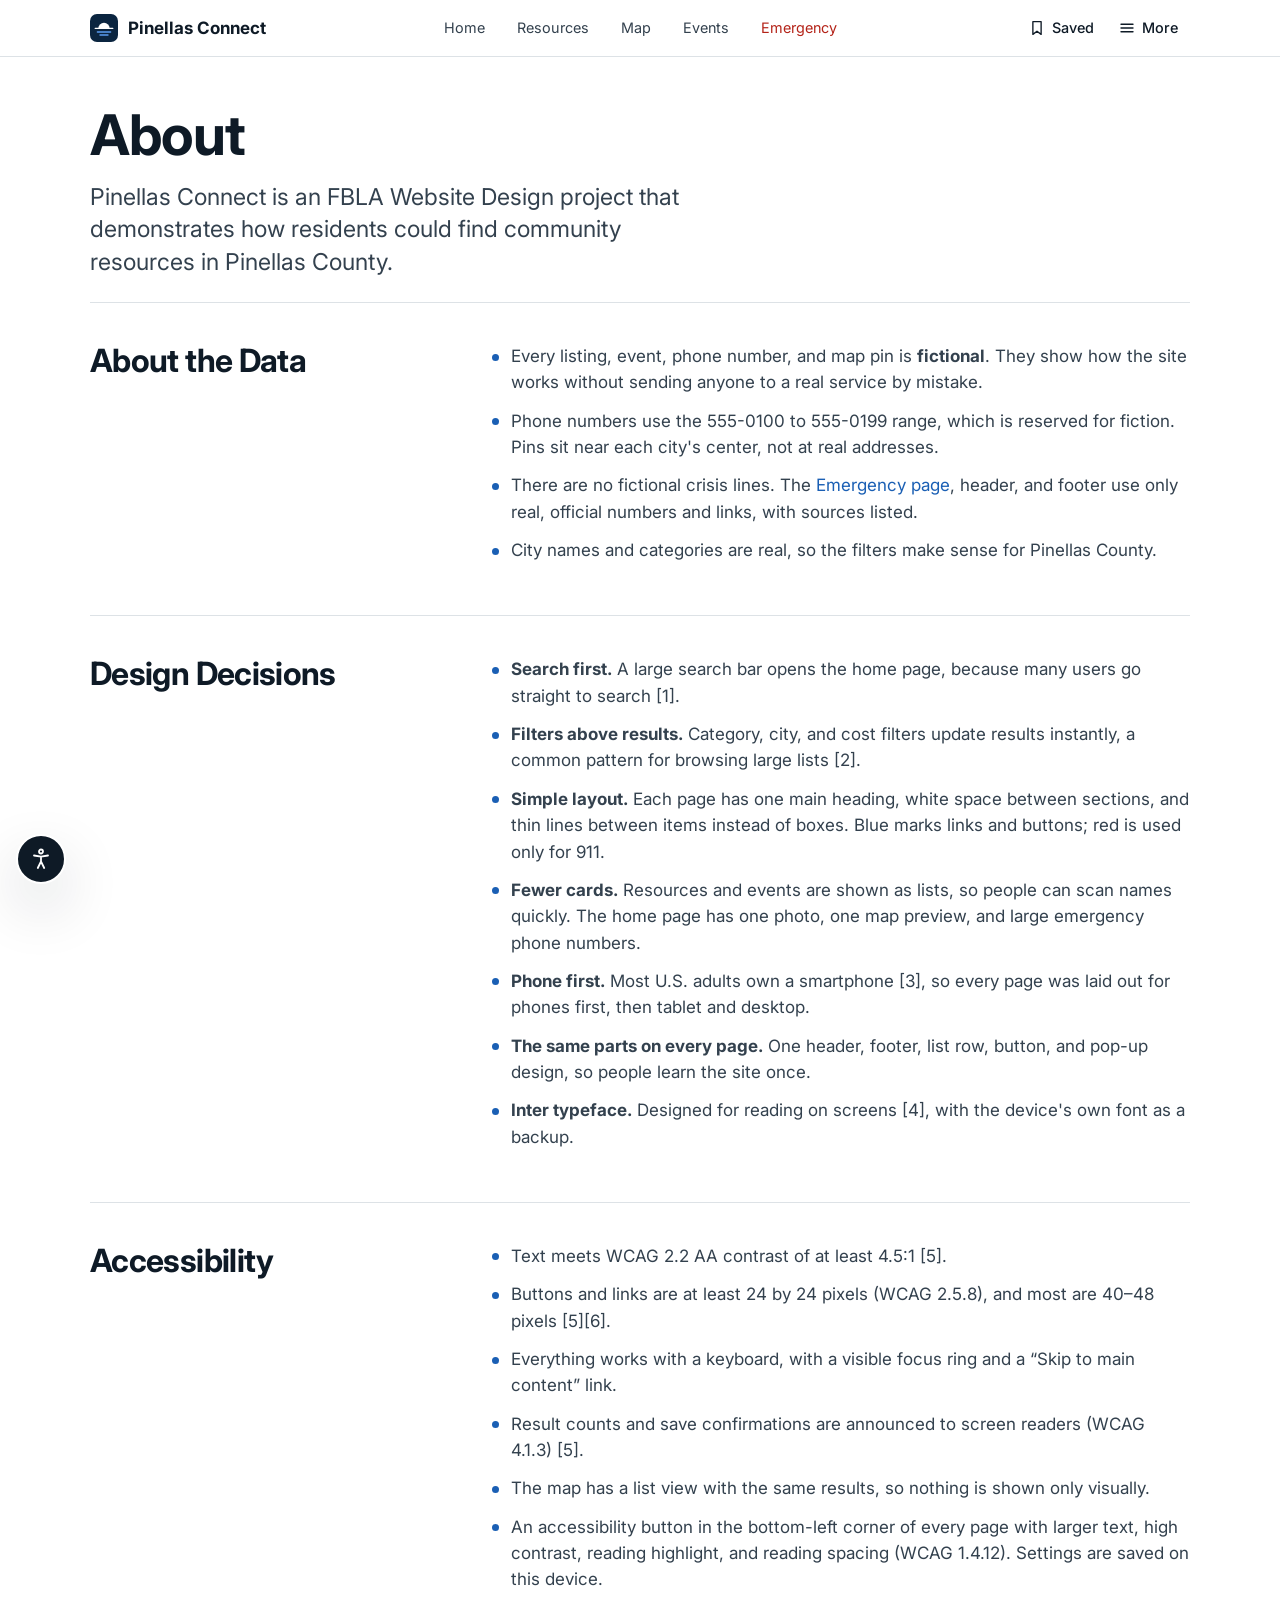
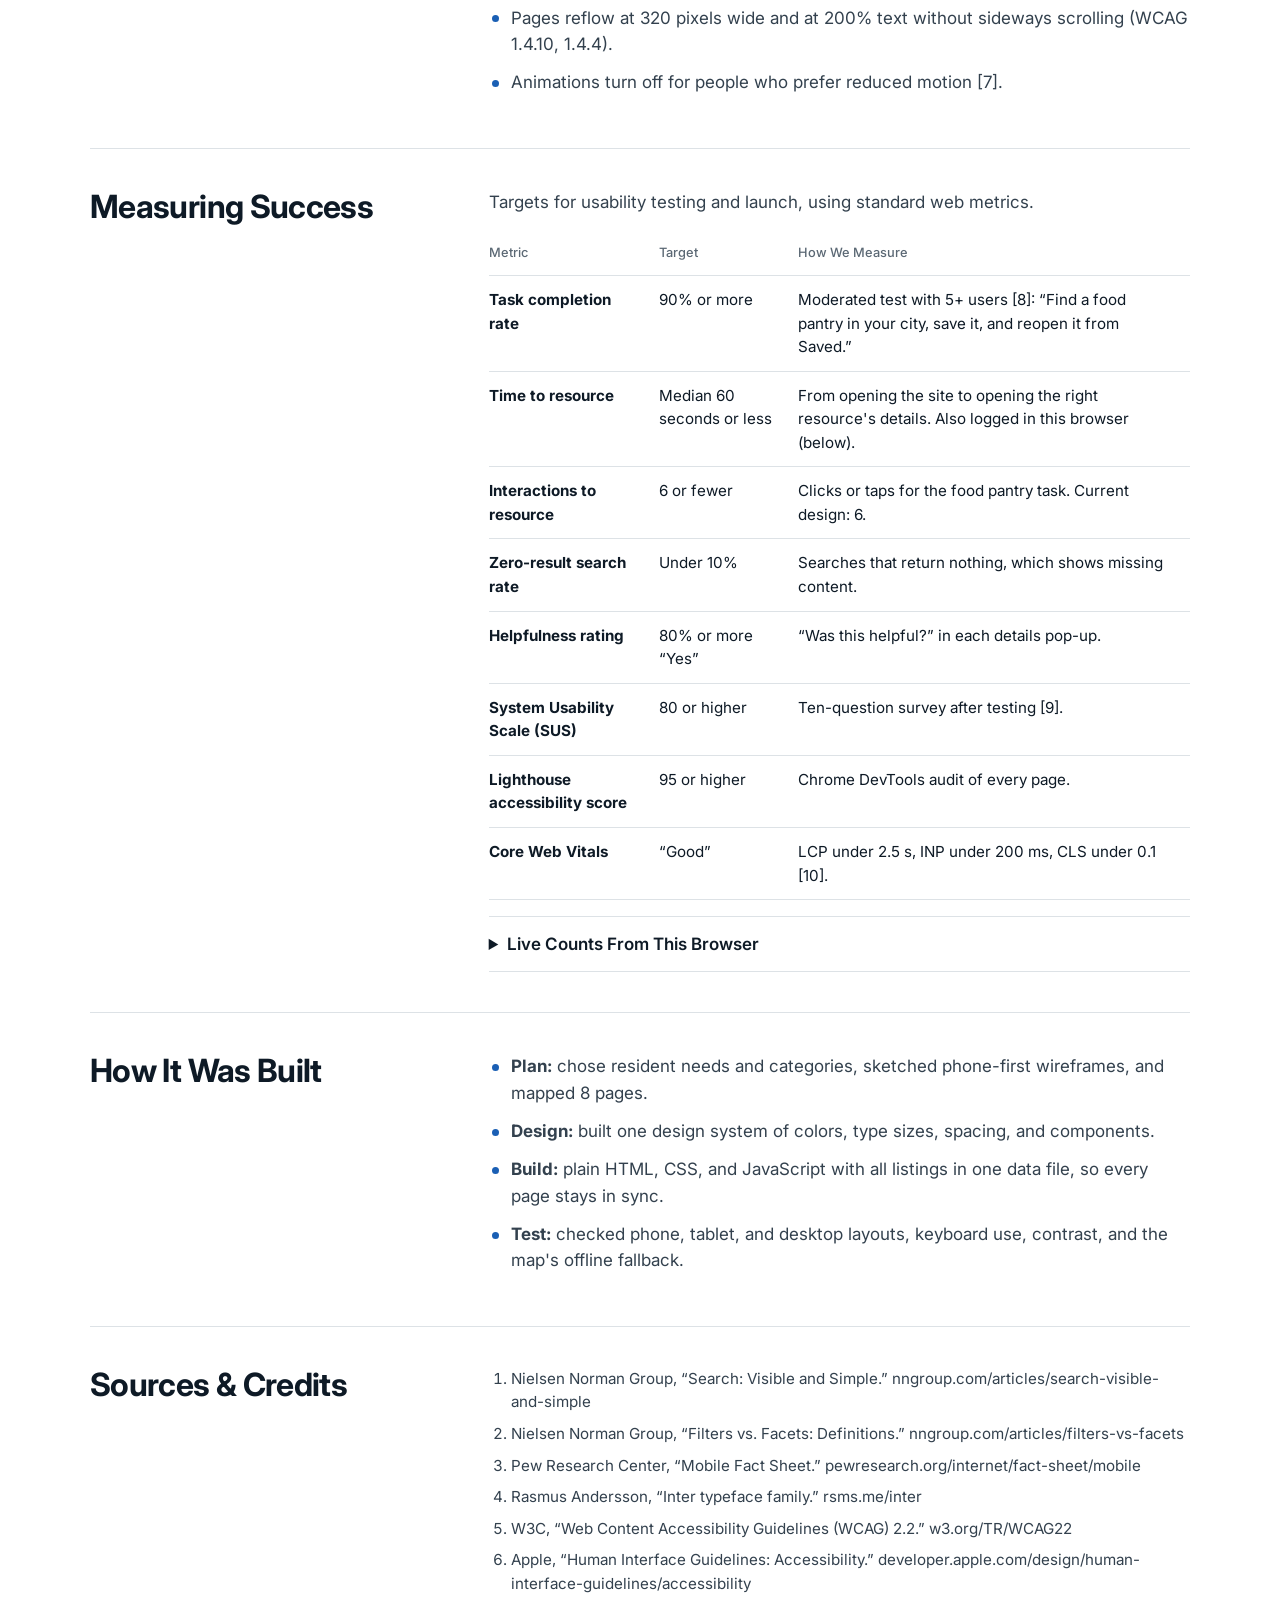
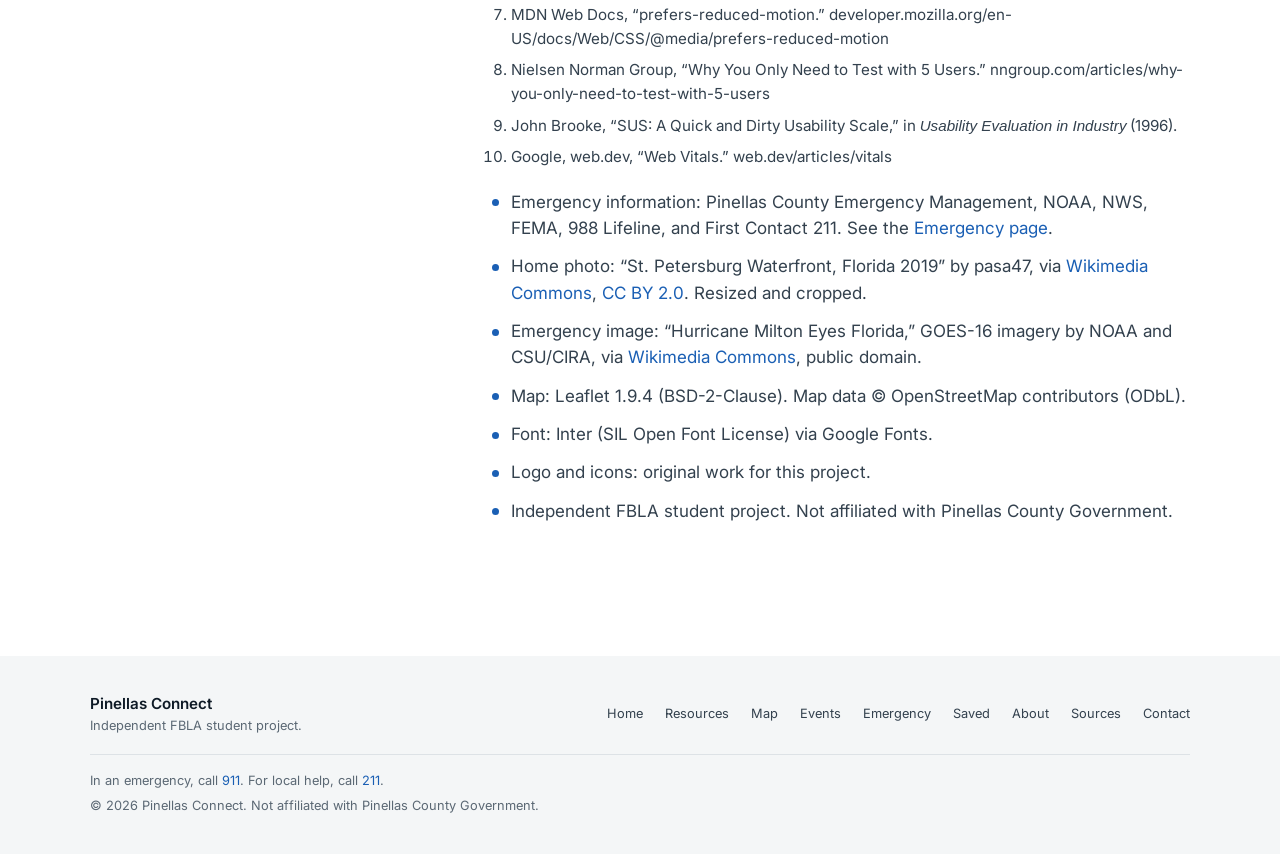
==== commit fd8f03cf: "made changes to actual content on website" ====
--- a/fbla-community-hub/about.html
+++ b/fbla-community-hub/about.html
@@ -10,7 +10,7 @@
   <link rel="preconnect" href="https://fonts.googleapis.com">
   <link rel="preconnect" href="https://fonts.gstatic.com" crossorigin>
   <link href="https://fonts.googleapis.com/css2?family=Inter:wght@400;500;600;700&display=swap" rel="stylesheet">
-  <link rel="stylesheet" href="css/styles.css?v=7">
+  <link rel="stylesheet" href="css/styles.css?v=13">
 </head>
 <body>
   <a class="skip-link" href="#main">Skip to main content</a>
@@ -28,7 +28,7 @@
       </nav>
       <div class="header-actions">
         <a class="saved-link" href="saved.html"><span data-icon="bookmark"></span>Saved<span id="saved-count" class="count-badge" hidden>0</span></a>
-        <button id="menu-button" class="icon-button" type="button" aria-haspopup="dialog" aria-expanded="false" aria-controls="menu-drawer" aria-label="Open menu"><span data-icon="menu"></span></button>
+        <button id="menu-button" class="more-button" type="button" aria-haspopup="dialog" aria-expanded="false" aria-controls="menu-drawer"><span data-icon="menu"></span><span class="more-label">More</span></button>
       </div>
     </div>
   </header>
@@ -36,22 +36,10 @@
   <main id="main">
     <div class="container page-intro">
       <h1>About</h1>
-      <p class="lead">Pinellas Connect is one clear place to find community help. It's an FBLA Website Design project.</p>
-    </div>
-
-    <div class="container" style="padding-bottom:var(--space)">
-      <section class="row">
-        <h2>Our Mission</h2>
-        <div class="row-body">
-          <p>Make community resources easy to find, understand, and use, on any device.</p>
-        </div>
-      </section>
-      <section class="row">
-        <h2>Why It Exists</h2>
-        <div class="row-body">
-          <p>Help is often spread across many websites, PDFs, and flyers. Pinellas Connect puts it in one searchable place with a map, events, and a saved list.</p>
-        </div>
-      </section>
+      <p class="lead">Pinellas Connect is an FBLA Website Design project that demonstrates how residents could find community resources in Pinellas County.</p>
+    </div>
+
+    <div class="container" style="padding-bottom: 80px">
       <section class="row" id="demo-data">
         <h2>About the Data</h2>
         <div class="row-body">
@@ -69,8 +57,8 @@
           <ul class="points">
           <li><strong>Search first.</strong> A large search bar opens the home page, because many users go straight to search [1].</li>
           <li><strong>Filters above results.</strong> Category, city, and cost filters update results instantly, a common pattern for browsing large lists [2].</li>
-          <li><strong>Type and space do the work.</strong> Large, confident headlines, generous white space, and hairline dividers instead of boxes, so each page has one clear focus. Blue marks actions; red is saved for urgent items.</li>
-          <li><strong>A few strong moments.</strong> A full-width photo hero, a framed map, and big emergency numbers, instead of many identical cards.</li>
+          <li><strong>Simple layout.</strong> Each page has one main heading, white space between sections, and thin lines between items instead of boxes. Blue marks links and buttons; red is used only for 911.</li>
+          <li><strong>Fewer cards.</strong> Resources and events are shown as lists, so people can scan names quickly. The home page has one photo, one map preview, and large emergency phone numbers.</li>
           <li><strong>Phone first.</strong> Most U.S. adults own a smartphone [3], so every page was laid out for phones first, then tablet and desktop.</li>
           <li><strong>The same parts on every page.</strong> One header, footer, list row, button, and pop-up design, so people learn the site once.</li>
           <li><strong>Inter typeface.</strong> Designed for reading on screens [4], with the device's own font as a backup.</li>
@@ -86,7 +74,7 @@
           <li>Everything works with a keyboard, with a visible focus ring and a “Skip to main content” link.</li>
           <li>Result counts and save confirmations are announced to screen readers (WCAG 4.1.3) [5].</li>
           <li>The map has a list view with the same results, so nothing is shown only visually.</li>
-          <li>An accessibility button in the bottom corner of every page with larger text, high contrast, reading highlight, and reading spacing (WCAG 1.4.12). Settings are saved on this device.</li>
+          <li>An accessibility button in the bottom-left corner of every page with larger text, high contrast, reading highlight, and reading spacing (WCAG 1.4.12). Settings are saved on this device.</li>
           <li>Pages reflow at 320 pixels wide and at 200% text without sideways scrolling (WCAG 1.4.10, 1.4.4).</li>
           <li>Animations turn off for people who prefer reduced motion [7].</li>
         </ul>
@@ -173,13 +161,13 @@
     </div>
   </dialog>
 
-  <dialog id="menu-drawer" class="drawer" aria-label="Menu">
+  <dialog id="menu-drawer" class="drawer" aria-label="More pages">
     <div class="drawer-inner">
       <div class="drawer-head">
-        <p>Menu</p>
-        <button class="icon-button" type="button" data-close-dialog aria-label="Close menu"><span data-icon="close"></span></button>
-      </div>
-      <nav aria-label="Menu">
+        <p>More</p>
+        <button class="icon-button" type="button" data-close-dialog aria-label="Close"><span data-icon="close"></span></button>
+      </div>
+      <nav aria-label="More pages">
         <ul>
           <li><a href="about.html">About</a></li>
           <li><a href="about.html#sources">Sources &amp; Credits</a></li>
@@ -189,7 +177,7 @@
     </div>
   </dialog>
 
-  <button id="a11y-button" class="a11y-launcher" type="button" aria-haspopup="dialog" aria-expanded="false" aria-controls="a11y-panel" aria-label="Accessibility options"><span data-icon="disability"></span></button>
+  <button id="a11y-button" class="a11y-launcher" type="button" aria-haspopup="dialog" aria-expanded="false" aria-controls="a11y-panel" aria-label="Accessibility settings"><span data-icon="disability"></span></button>
   <dialog id="a11y-panel" class="a11y-panel" aria-labelledby="a11y-title">
     <div class="drawer-inner">
       <div class="drawer-head">
@@ -213,7 +201,7 @@
       <div class="footer-inner">
         <div>
           <p class="footer-logo">Pinellas Connect</p>
-          <p>Local help across Pinellas County, Florida.</p>
+          <p>Independent FBLA student project.</p>
         </div>
         <nav aria-label="Footer">
           <ul class="footer-links">
@@ -231,13 +219,13 @@
       </div>
       <div class="footer-bottom">
         <p>In an emergency, call <a href="tel:911">911</a>. For local help, call <a href="tel:211">211</a>.</p>
-        <p>&copy; <span class="js-year">2026</span> Pinellas Connect, an independent FBLA student project. Not affiliated with Pinellas County Government.</p>
+        <p>&copy; <span class="js-year">2026</span> Pinellas Connect. Not affiliated with Pinellas County Government.</p>
       </div>
     </div>
   </footer>
 
-  <script src="js/data.js?v=7"></script>
-  <script src="js/main.js?v=7"></script>
-  <script src="js/about.js?v=7"></script>
+  <script src="js/data.js?v=13"></script>
+  <script src="js/main.js?v=13"></script>
+  <script src="js/about.js?v=13"></script>
 </body>
 </html>
--- a/fbla-community-hub/css/styles.css
+++ b/fbla-community-hub/css/styles.css
@@ -81,7 +81,7 @@
 }
 
 h1 {
-  font-size: 4.5rem;
+  font-size: 3.5rem;
 }
 
 h2 {
@@ -181,12 +181,16 @@
 }
 
 .section {
-  padding: 110px 0;
+  padding: 72px 0;
 }
 
 .page-intro {
-  padding-top: 96px;
-  padding-bottom: 48px;
+  padding-top: 48px;
+  padding-bottom: 24px;
+}
+
+.section-title {
+  margin-bottom: 28px;
 }
 
 .eyebrow {
@@ -574,7 +578,7 @@
 .hero {
   display: flex;
   align-items: flex-end;
-  min-height: 720px;
+  min-height: 500px;
   color: var(--white);
   background-color: var(--navy);
   background-image:
@@ -587,8 +591,8 @@
 .hero-content {
   position: relative;
   width: 100%;
-  padding-top: 140px;
-  padding-bottom: 64px;
+  padding-top: 96px;
+  padding-bottom: 48px;
 }
 
 .hero .eyebrow {
@@ -596,9 +600,10 @@
 }
 
 .hero h1 {
-  max-width: 11ch;
+  max-width: 14ch;
+  margin-bottom: 28px;
   color: var(--white);
-  font-size: 5.5rem;
+  font-size: 4.25rem;
 }
 
 .hero-lead {
@@ -853,6 +858,7 @@
 }
 
 .save-button[aria-pressed="true"] {
+  background: var(--blue-light);
   color: var(--blue);
 }
 
@@ -897,7 +903,8 @@
 }
 
 .toolbar .field {
-  width: 230px;
+  flex: 1 1 200px;
+  max-width: 260px;
   margin: 0;
 }
 
@@ -926,6 +933,15 @@
   color: var(--blue);
   font-weight: 500;
   cursor: pointer;
+}
+
+.more-filters summary::after {
+  content: "+";
+  font-size: 1.2rem;
+}
+
+.more-filters[open] summary::after {
+  content: "−";
 }
 
 .more-filters-body {
@@ -1009,7 +1025,7 @@
 
 /* ---------- 9. Map page ---------- */
 .map-head {
-  padding: 36px 0 18px;
+  padding: 28px 0 16px;
 }
 
 .map-head h1 {
@@ -1213,8 +1229,8 @@
 }
 
 .view-toggle button {
-  min-height: 36px;
-  padding: 6px 18px;
+  min-height: 44px;
+  padding: 8px 20px;
   border: 0;
   border-radius: 999px;
   background: none;
@@ -1277,7 +1293,8 @@
 }
 
 .filter-row .field {
-  width: 260px;
+  flex: 1 1 200px;
+  max-width: 260px;
   margin: 0;
 }
 
@@ -1793,32 +1810,6 @@
 
 
 /* ---------- 14. Accessibility panel ---------- */
-.a11y-launcher {
-  position: fixed;
-  left: 16px;
-  bottom: 16px;
-  z-index: 90;
-  display: flex;
-  align-items: center;
-  justify-content: center;
-  width: 50px;
-  height: 50px;
-  border: 2px solid var(--white);
-  border-radius: 50%;
-  background: var(--ink);
-  color: var(--white);
-  box-shadow: var(--big-shadow);
-}
-
-.a11y-launcher:hover {
-  background: var(--blue-dark);
-}
-
-.a11y-launcher .icon {
-  width: 24px;
-  height: 24px;
-}
-
 .a11y-panel {
   width: 340px;
   max-width: calc(100% - 32px);
@@ -2019,28 +2010,6 @@
 
 
 /* ---------- 16. Animations, phones, print ---------- */
-main {
-  animation: fade-in 0.6s ease;
-}
-
-/* Sections fade up as you scroll to them */
-.reveal {
-  opacity: 0;
-  transform: translateY(24px);
-  transition: opacity 0.8s, transform 0.8s;
-}
-
-.reveal.is-visible,
-html:not(.js) .reveal {
-  opacity: 1;
-  transform: none;
-}
-
-@keyframes fade-in {
-  from { opacity: 0; }
-  to { opacity: 1; }
-}
-
 @keyframes rise {
   from { opacity: 0; transform: translateY(14px); }
   to { opacity: 1; transform: none; }
@@ -2063,10 +2032,6 @@
     scroll-behavior: auto !important;
   }
 
-  .reveal {
-    opacity: 1;
-    transform: none;
-  }
 }
 
 /* Tablets (narrower than 1024px) */
@@ -2175,17 +2140,17 @@
   }
 
   .section {
-    padding: 72px 0;
+    padding: 48px 0;
   }
 
   .page-intro {
-    padding-top: 64px;
-    padding-bottom: 36px;
+    padding-top: 28px;
+    padding-bottom: 16px;
   }
 
   h1,
   .map-head h1 {
-    font-size: 2.5rem;
+    font-size: 2.25rem;
   }
 
   h2 {
@@ -2193,7 +2158,8 @@
   }
 
   .hero h1 {
-    font-size: 2.9rem;
+    margin-bottom: 20px;
+    font-size: 2.5rem;
   }
 
   .lead,
@@ -2202,11 +2168,12 @@
   }
 
   .hero {
-    min-height: 680px;
+    min-height: 0;
   }
 
   .hero-content {
-    padding-bottom: 24px;
+    padding-top: 56px;
+    padding-bottom: 20px;
   }
 
   .hero-credit {
@@ -2246,17 +2213,13 @@
     text-align: left;
   }
 
-  .resource {
-    display: block;
-  }
-
-  .resource-actions {
-    margin: 10px 0 0 -12px;
-  }
-
   .toolbar .field,
   .filter-row .field {
-    width: calc(50% - 6px);
+    max-width: none;
+  }
+
+  .more-label {
+    display: none;
   }
 
   .event-card {
@@ -2299,8 +2262,7 @@
   .skip-link,
   .resource-actions,
   .page-tools,
-  .demo-bar,
-  .a11y-launcher {
+  .header-actions {
     display: none !important;
   }
 
@@ -2309,3 +2271,239 @@
     font-size: 0.8rem;
   }
 }
+
+
+/* ---------- 17. Added in round 10 ---------- */
+/* The "More" button in the header (opens About, Sources, and Contact) */
+.more-button {
+  display: flex;
+  align-items: center;
+  gap: 6px;
+  min-height: 44px;
+  padding: 6px 12px;
+  border: 0;
+  border-radius: 999px;
+  background: none;
+  color: var(--ink);
+  font-size: 0.9rem;
+  font-weight: 500;
+}
+
+.more-button:hover {
+  background: var(--gray);
+}
+
+/* The resource name is the button that opens details */
+.resource-title {
+  margin-top: 2px;
+  font-size: 1.2rem;
+}
+
+.resource-title button {
+  padding: 0;
+  border: 0;
+  background: none;
+  color: var(--blue);
+  font-weight: 600;
+  text-align: left;
+  text-decoration: underline;
+  text-decoration-color: transparent;
+  text-underline-offset: 3px;
+}
+
+.resource-title button:hover {
+  text-decoration-color: currentColor;
+}
+
+.resource {
+  align-items: flex-start;
+}
+
+/* "Check Form" button with the demo note beside it */
+.form-submit {
+  display: flex;
+  flex-wrap: wrap;
+  align-items: center;
+  gap: 12px 16px;
+}
+
+/* Blue circles for groups of map pins */
+.marker-cluster-small,
+.marker-cluster-medium,
+.marker-cluster-large {
+  background-color: rgba(26, 95, 180, 0.25);
+}
+
+.marker-cluster-small div,
+.marker-cluster-medium div,
+.marker-cluster-large div {
+  background-color: var(--blue);
+  color: var(--white);
+  font-weight: 700;
+}
+
+/* Tablet sizes */
+@media (max-width: 1023px) {
+  .hero h1 {
+    font-size: 3.75rem;
+  }
+
+  h1 {
+    font-size: 3rem;
+  }
+
+  .page-intro {
+    padding-top: 36px;
+    padding-bottom: 20px;
+  }
+}
+
+/* Phone sizes (these come last so they win) */
+@media (max-width: 699px) {
+  .hero h1 {
+    font-size: 2.5rem;
+  }
+
+  h1 {
+    font-size: 2.25rem;
+  }
+
+  .page-intro {
+    padding-top: 28px;
+    padding-bottom: 16px;
+  }
+}
+
+/* Phones: keep Saved, Accessibility, and More on the same row as the logo */
+@media (max-width: 699px) {
+  .logo {
+    gap: 8px;
+    font-size: 0.95rem;
+  }
+
+  .header-actions {
+    margin-left: auto;
+  }
+
+  .saved-link {
+    padding: 6px 8px;
+  }
+
+  .icon-button,
+  .more-button {
+    width: 40px;
+    padding: 0;
+    justify-content: center;
+  }
+}
+
+/* Small phones (narrower than 380px) */
+@media (max-width: 379px) {
+  .hero h1 {
+    margin-bottom: 16px;
+    font-size: 2rem;
+  }
+
+  .hero-content {
+    padding-top: 28px;
+  }
+
+  .hero-hints {
+    font-size: 0.9rem;
+  }
+
+  .hero-credit {
+    margin-top: 12px;
+  }
+
+  .search-bar {
+    padding-left: 14px;
+  }
+
+  .search-bar input {
+    font-size: 1rem;
+  }
+
+  /* Hide the small magnifier so the placeholder has room */
+  .search-bar > span[data-icon] {
+    display: none;
+  }
+
+  .search-bar .button {
+    padding: 10px 14px;
+  }
+
+  .section {
+    padding: 36px 0;
+  }
+
+  .nav-links a {
+    padding: 6px 3px;
+    font-size: 0.8rem;
+  }
+  .logo {
+    gap: 6px;
+    font-size: 0.85rem;
+  }
+
+  .logo img {
+    width: 22px;
+    height: 22px;
+  }
+
+  .saved-link {
+    gap: 4px;
+    padding: 6px 4px;
+    font-size: 0.85rem;
+  }
+
+  .icon-button,
+  .more-button {
+    width: 36px;
+  }
+}
+
+/* Desktop only: a slightly taller hero so more of the photo shows */
+@media (min-width: 1024px) {
+  .hero {
+    min-height: 580px;
+  }
+
+  .hero-content {
+    padding-top: 128px;
+  }
+}
+
+
+/* Round accessibility button in the bottom-left corner of every page */
+.a11y-launcher {
+  position: fixed;
+  left: 16px;
+  bottom: 16px;
+  z-index: 90;
+  display: flex;
+  align-items: center;
+  justify-content: center;
+  width: 50px;
+  height: 50px;
+  border: 2px solid var(--white);
+  border-radius: 50%;
+  background: var(--ink);
+  color: var(--white);
+  box-shadow: var(--big-shadow);
+}
+
+.a11y-launcher:hover {
+  background: var(--blue-dark);
+}
+
+.a11y-launcher .icon {
+  width: 24px;
+  height: 24px;
+}
+
+@media print {
+  .a11y-launcher {
+    display: none;
+  }
+}
